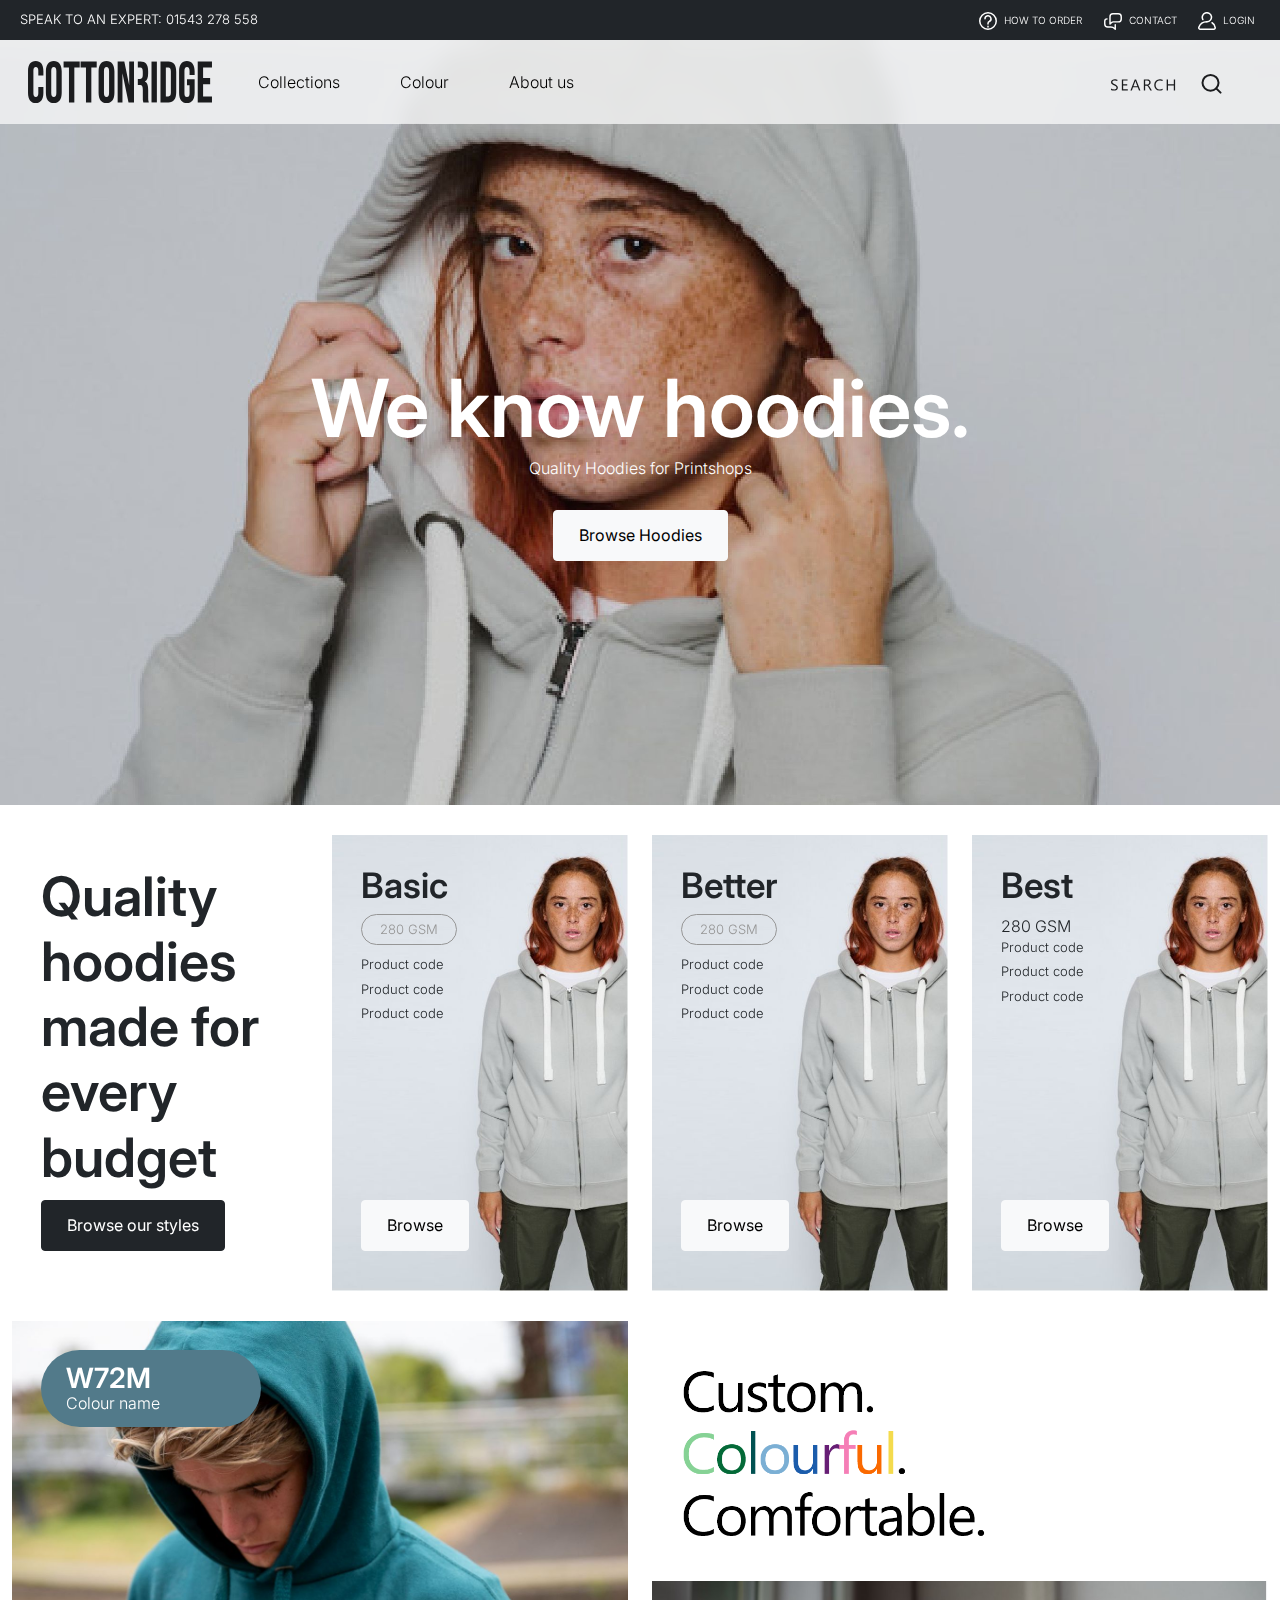
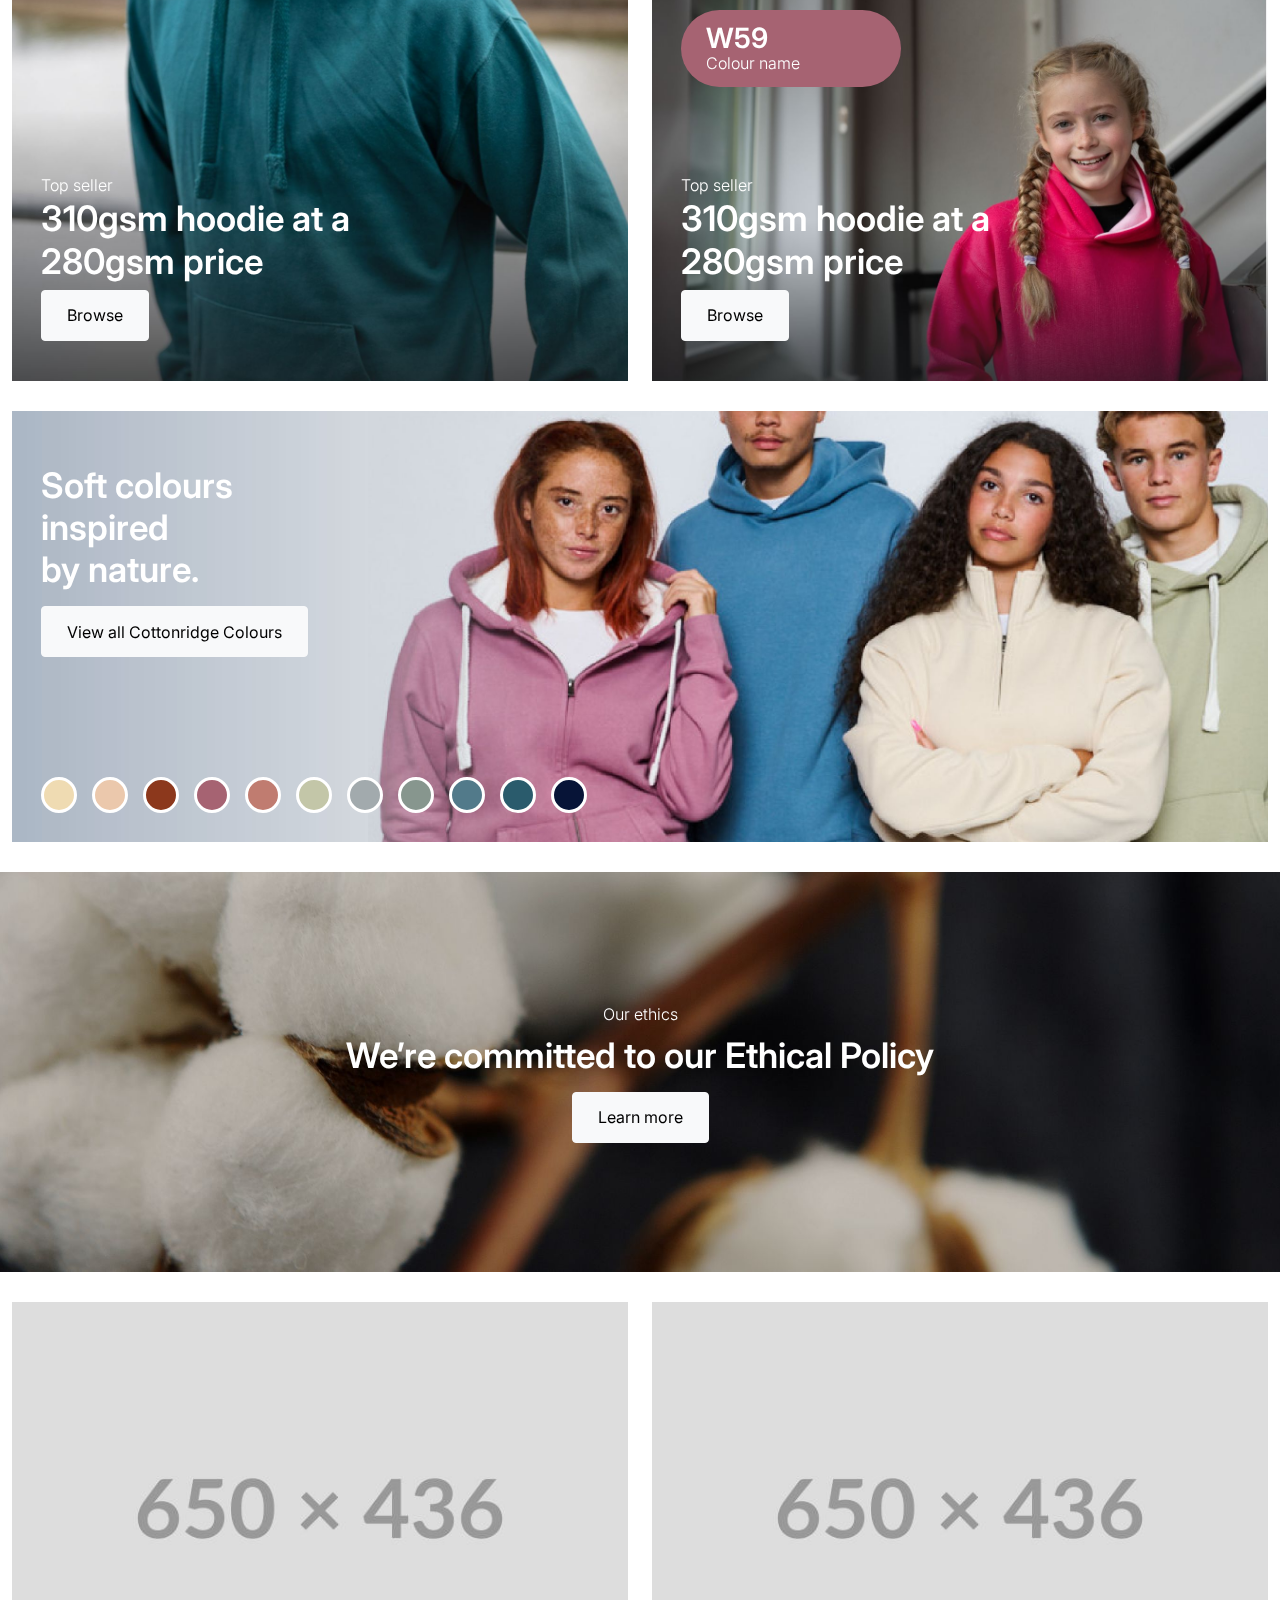
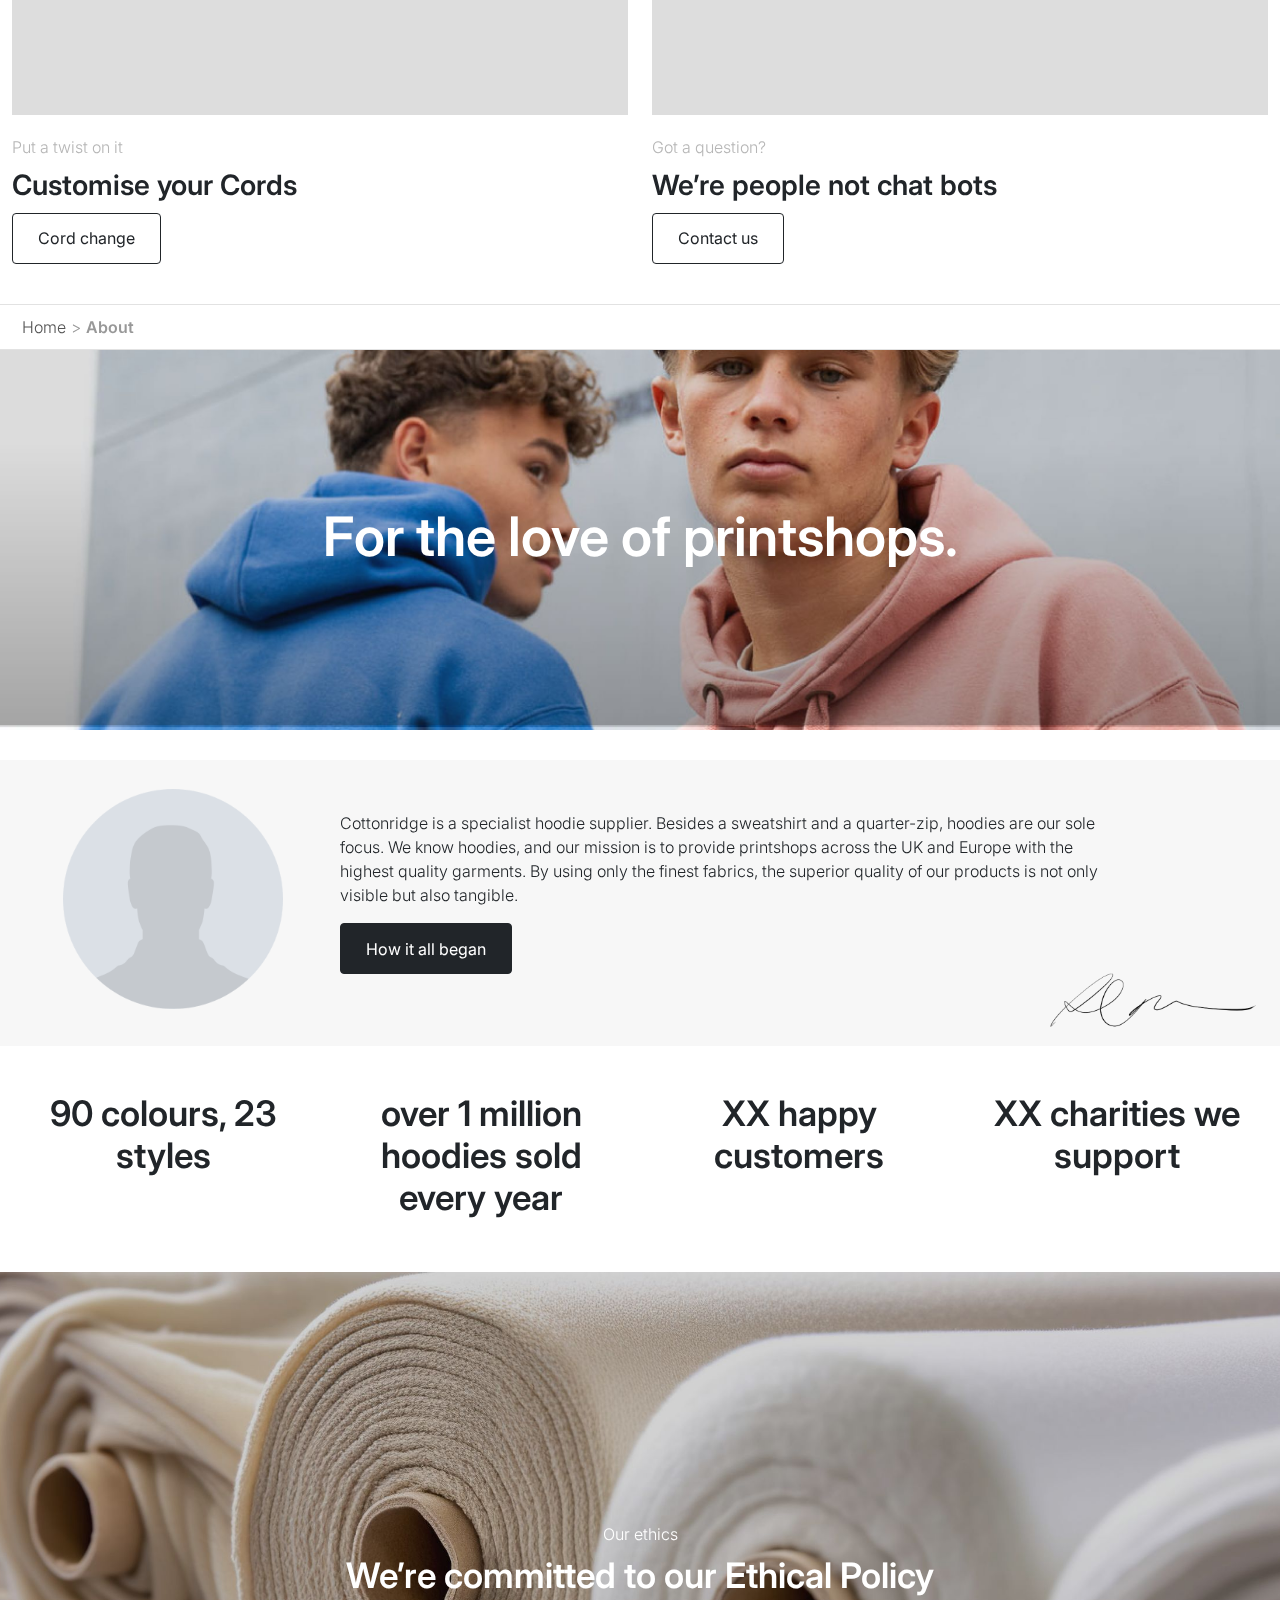
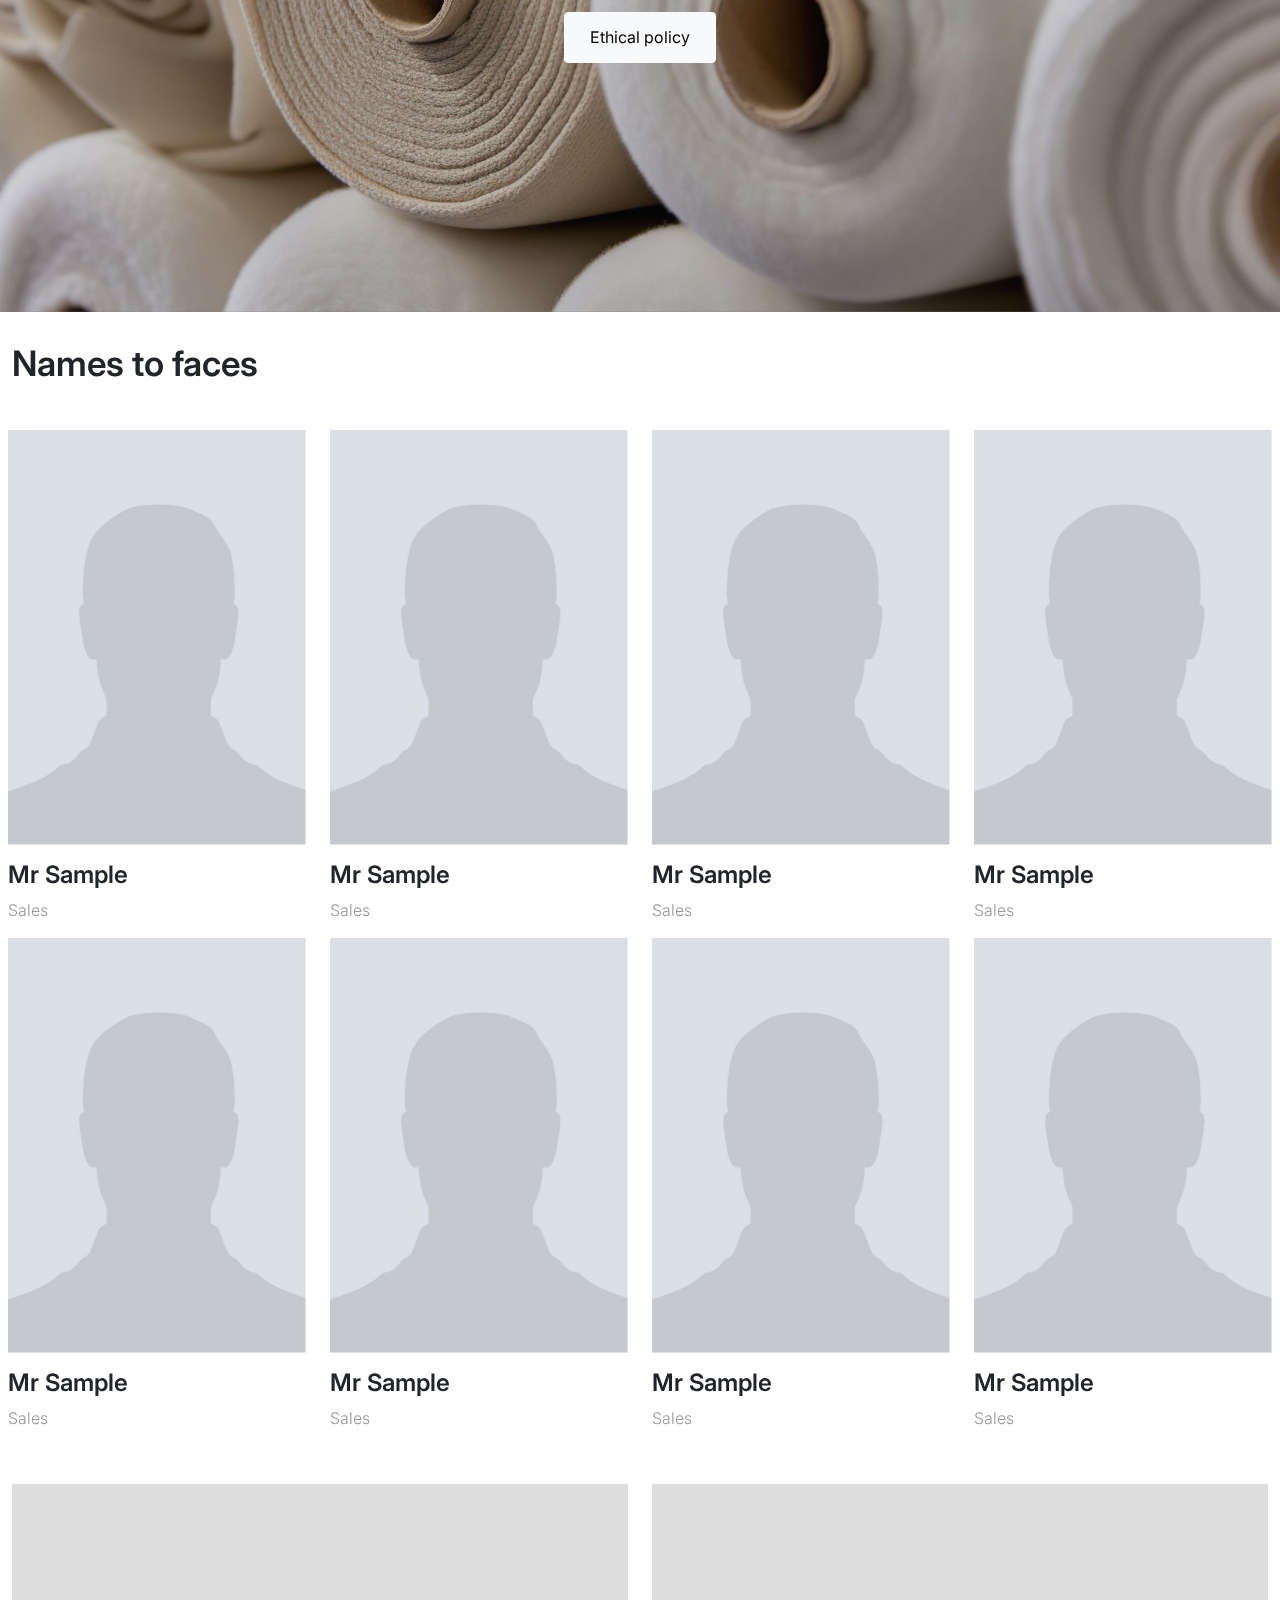
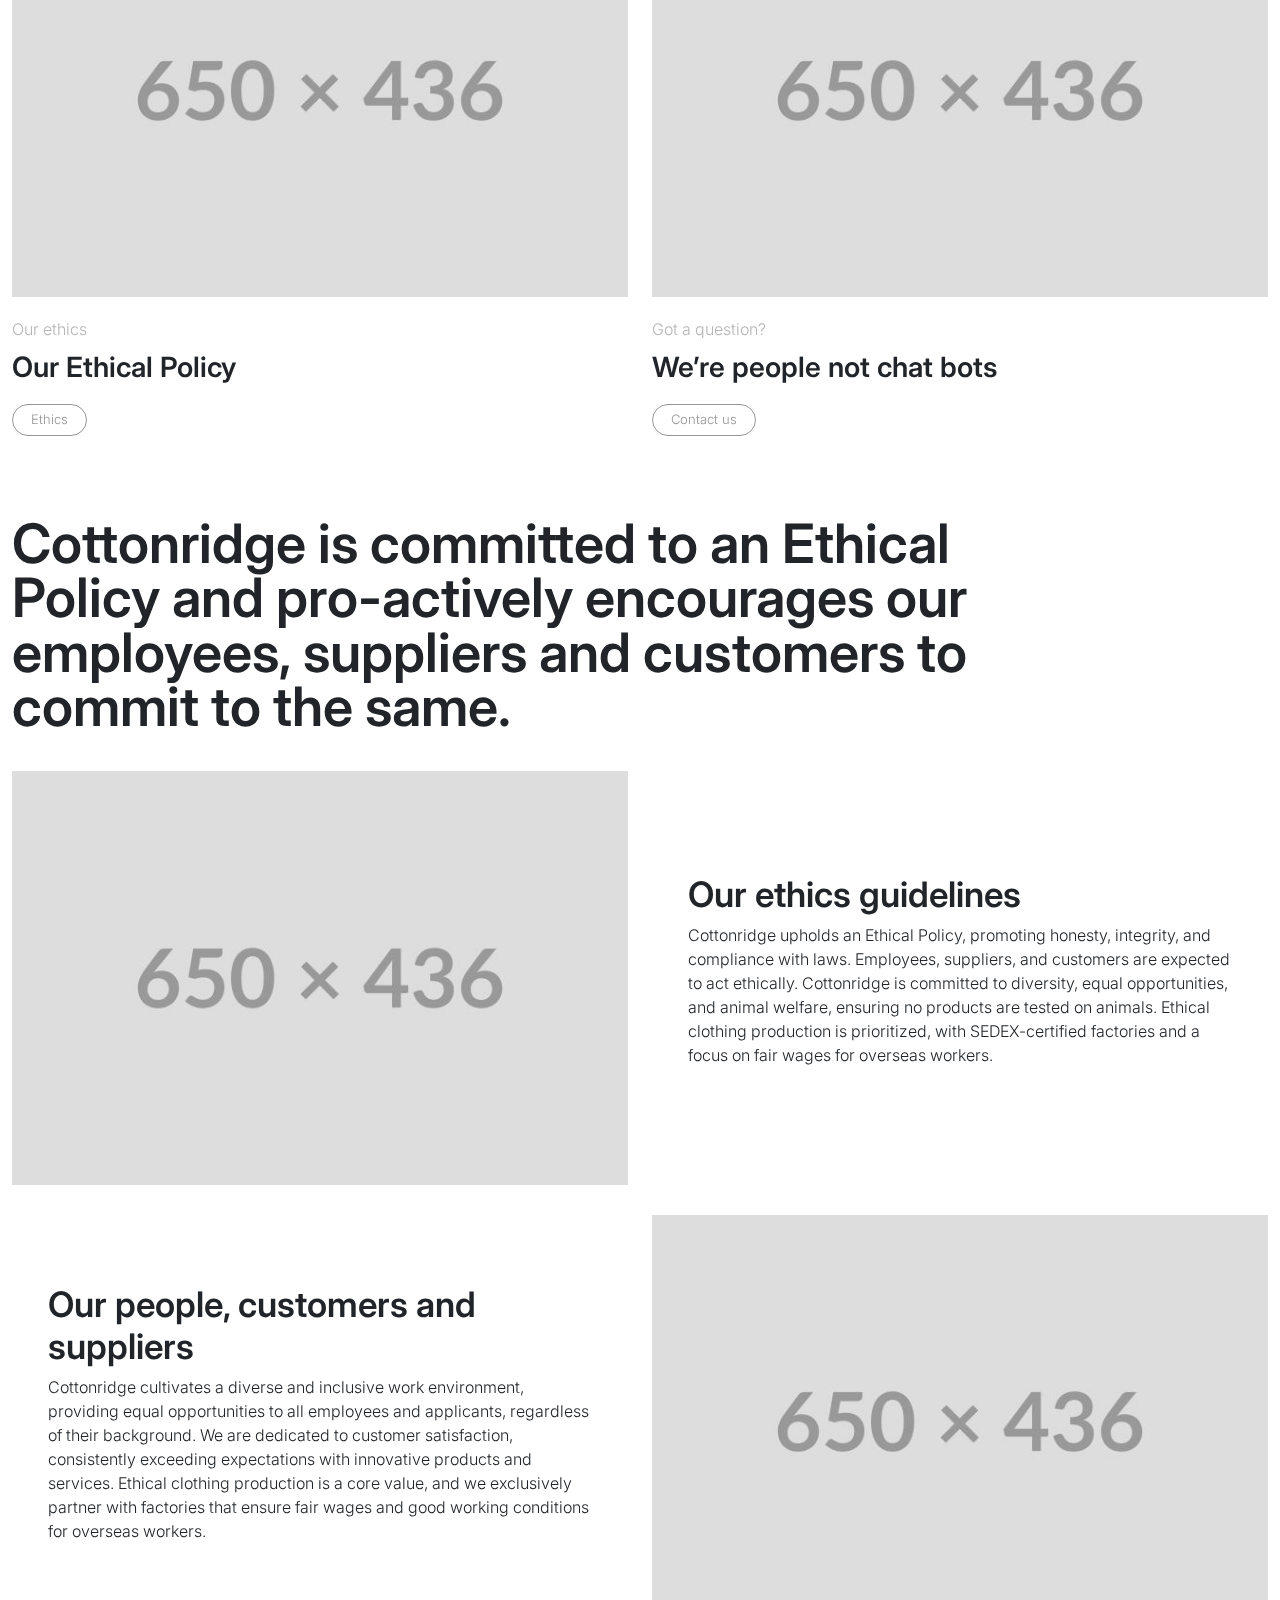
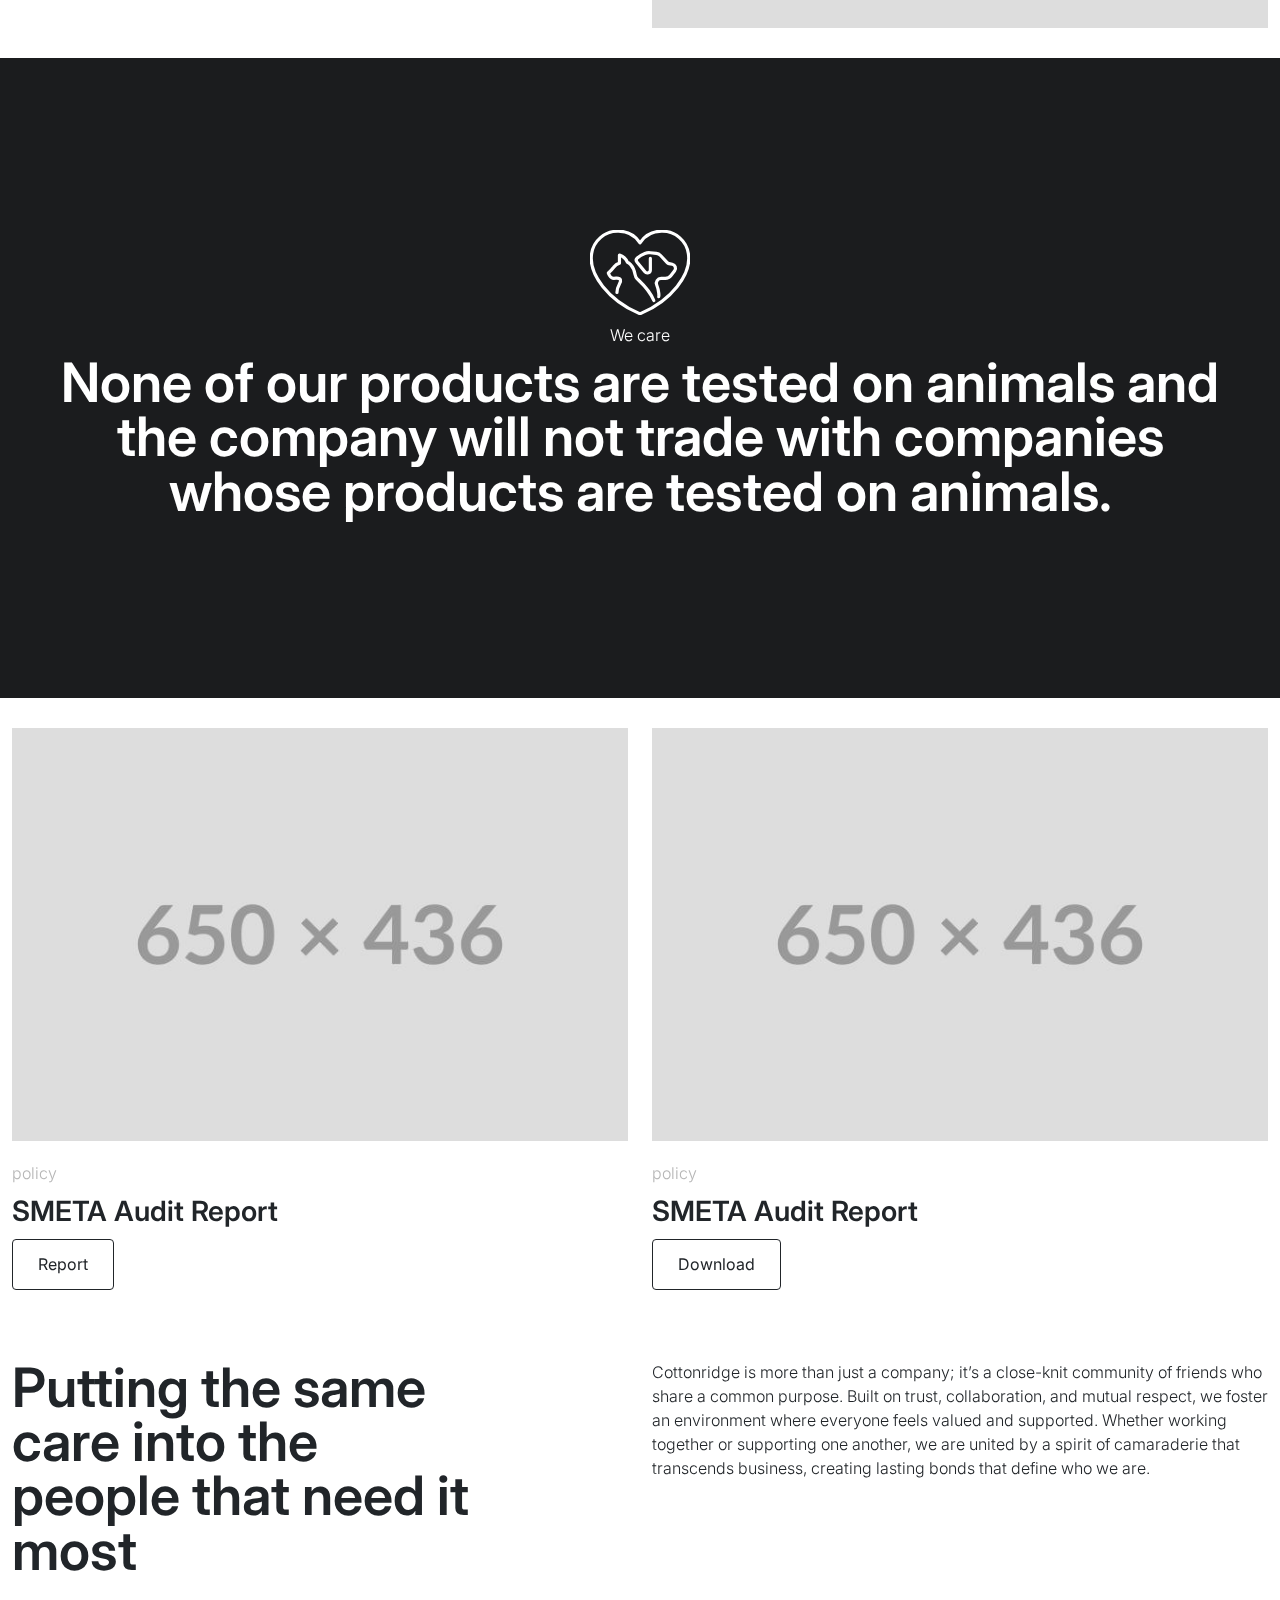
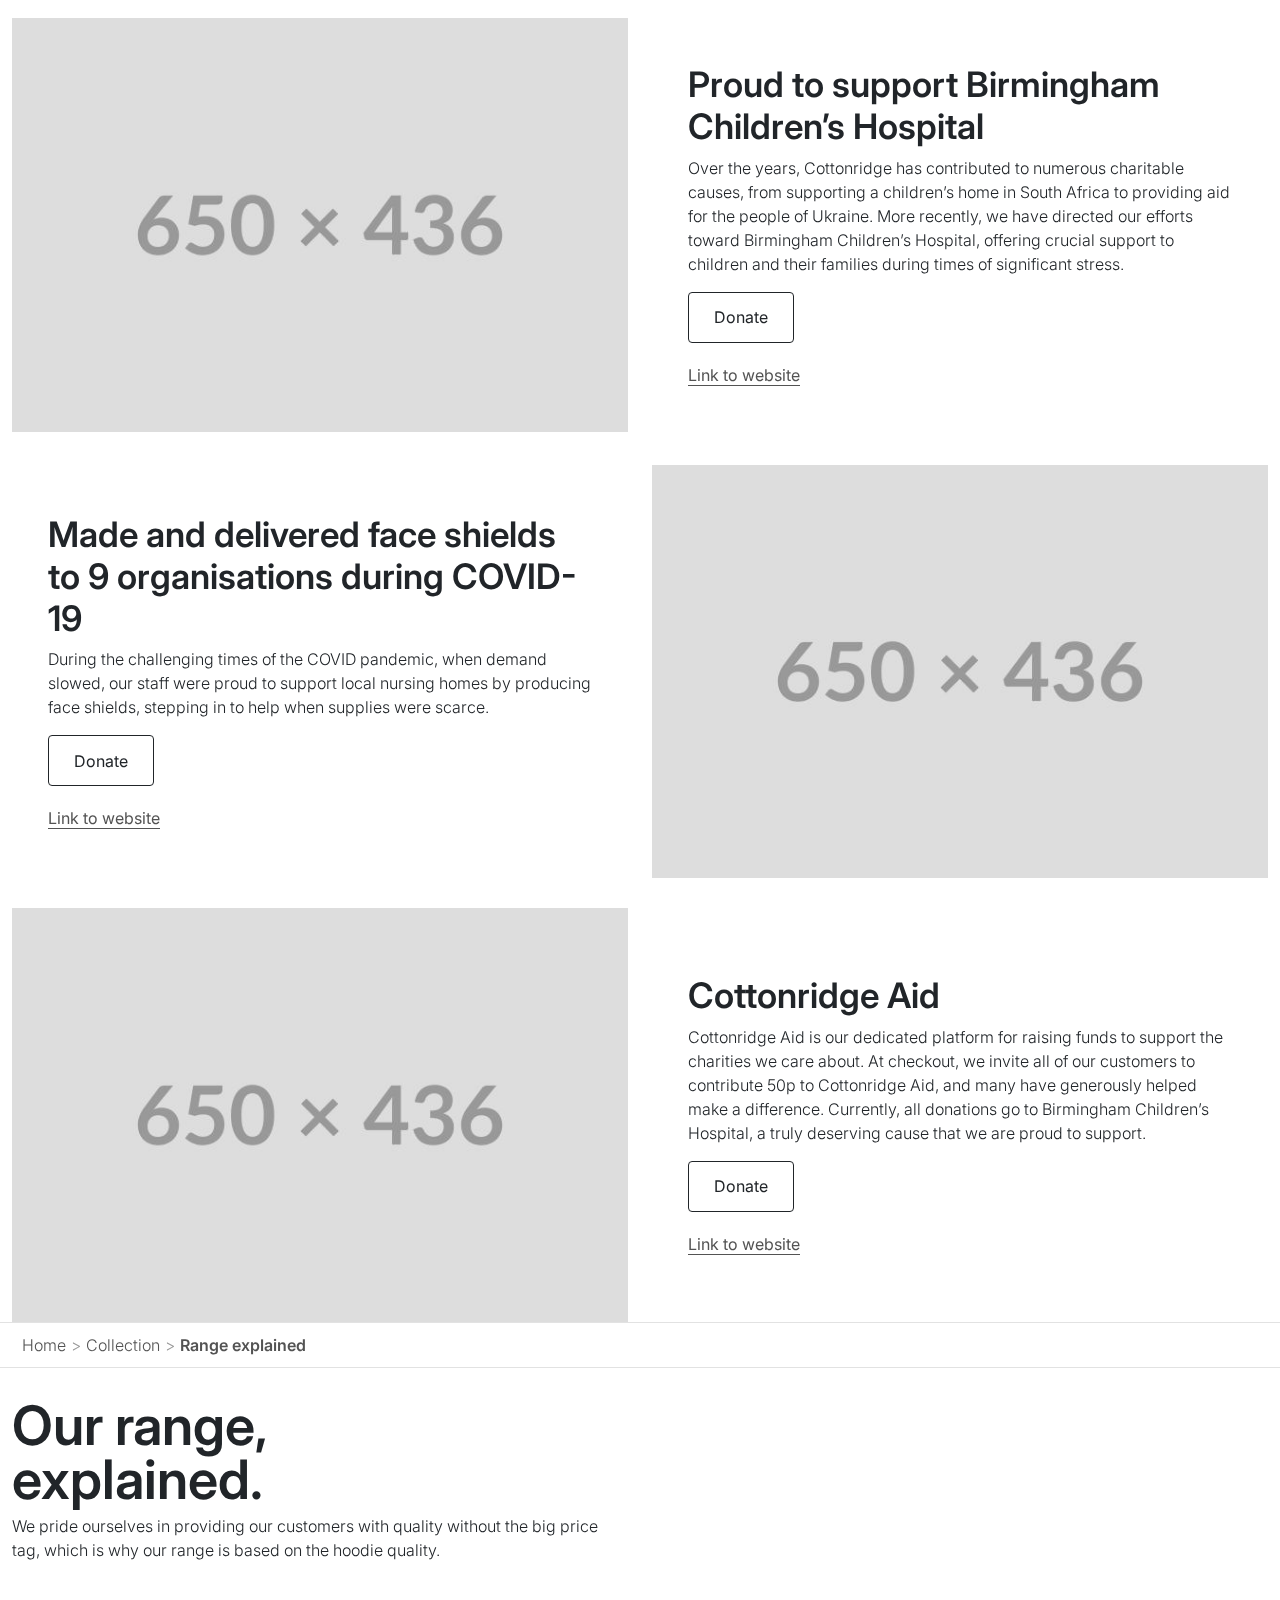
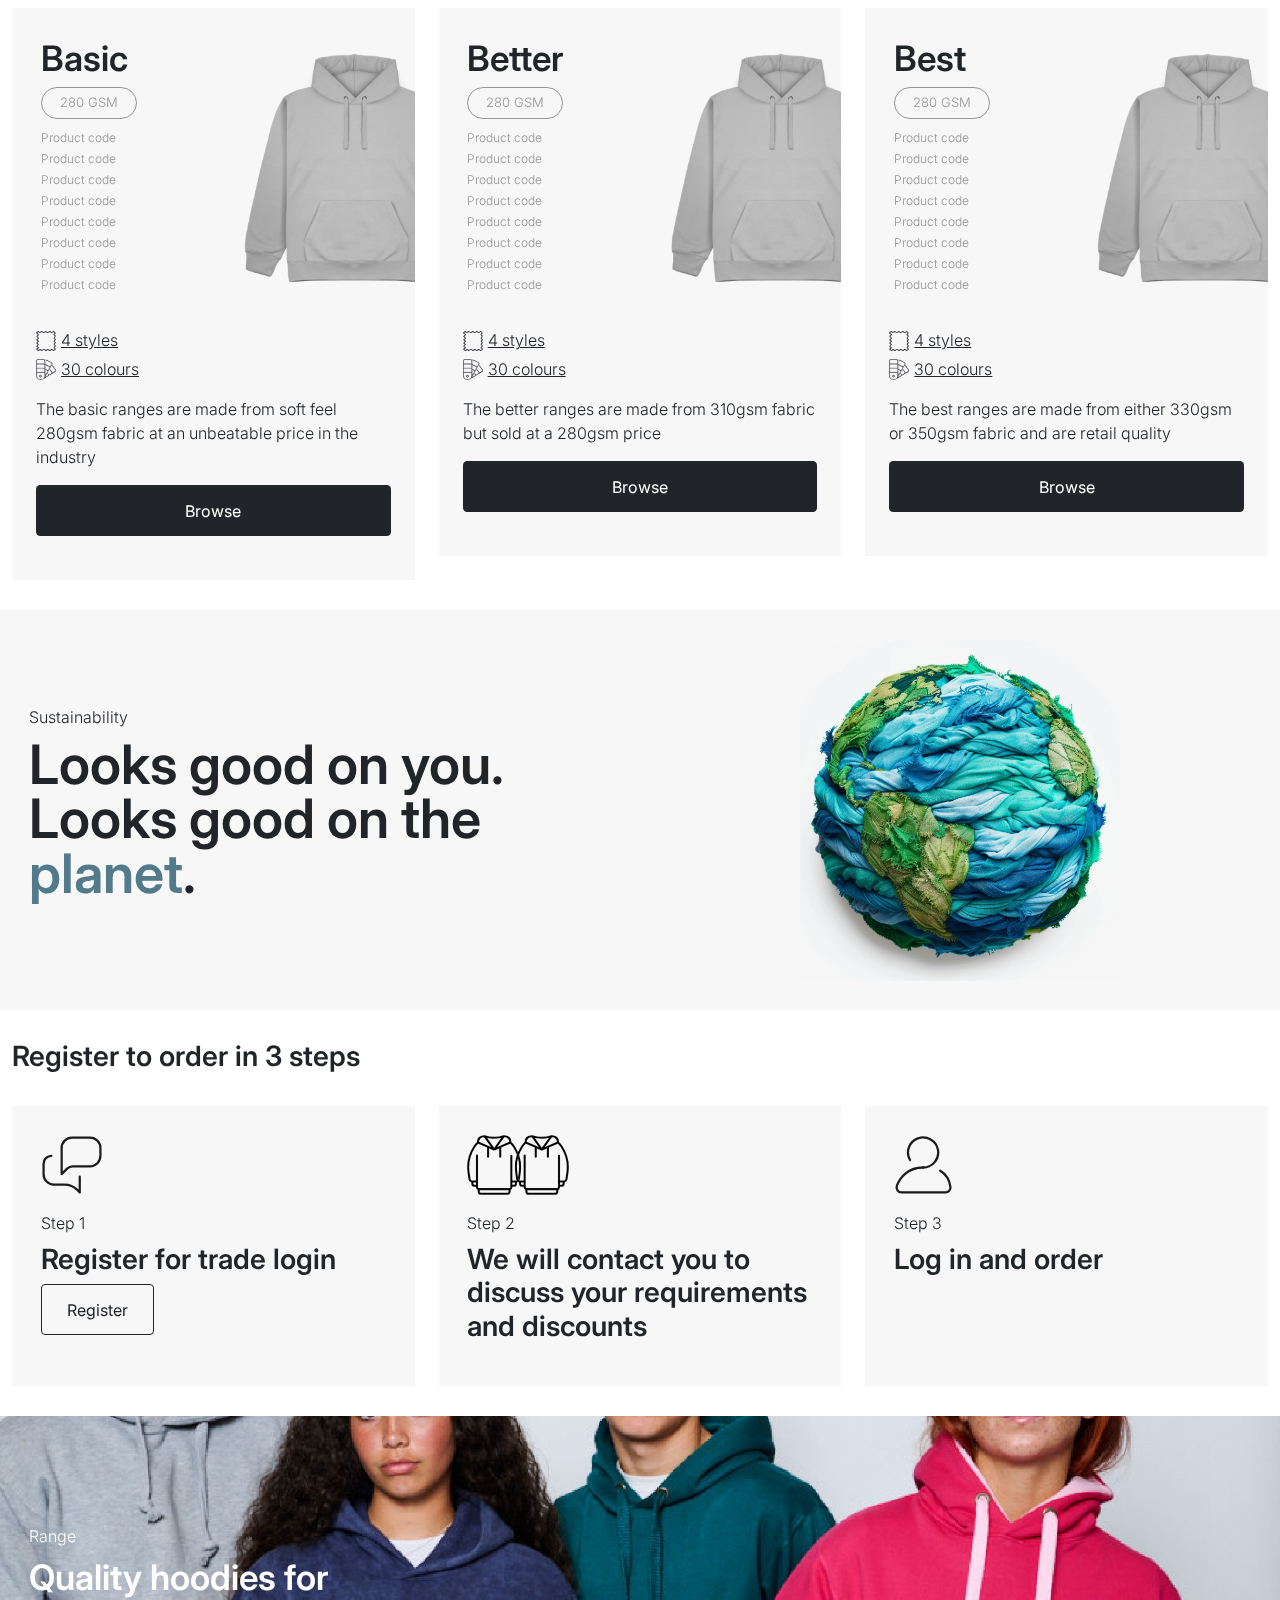
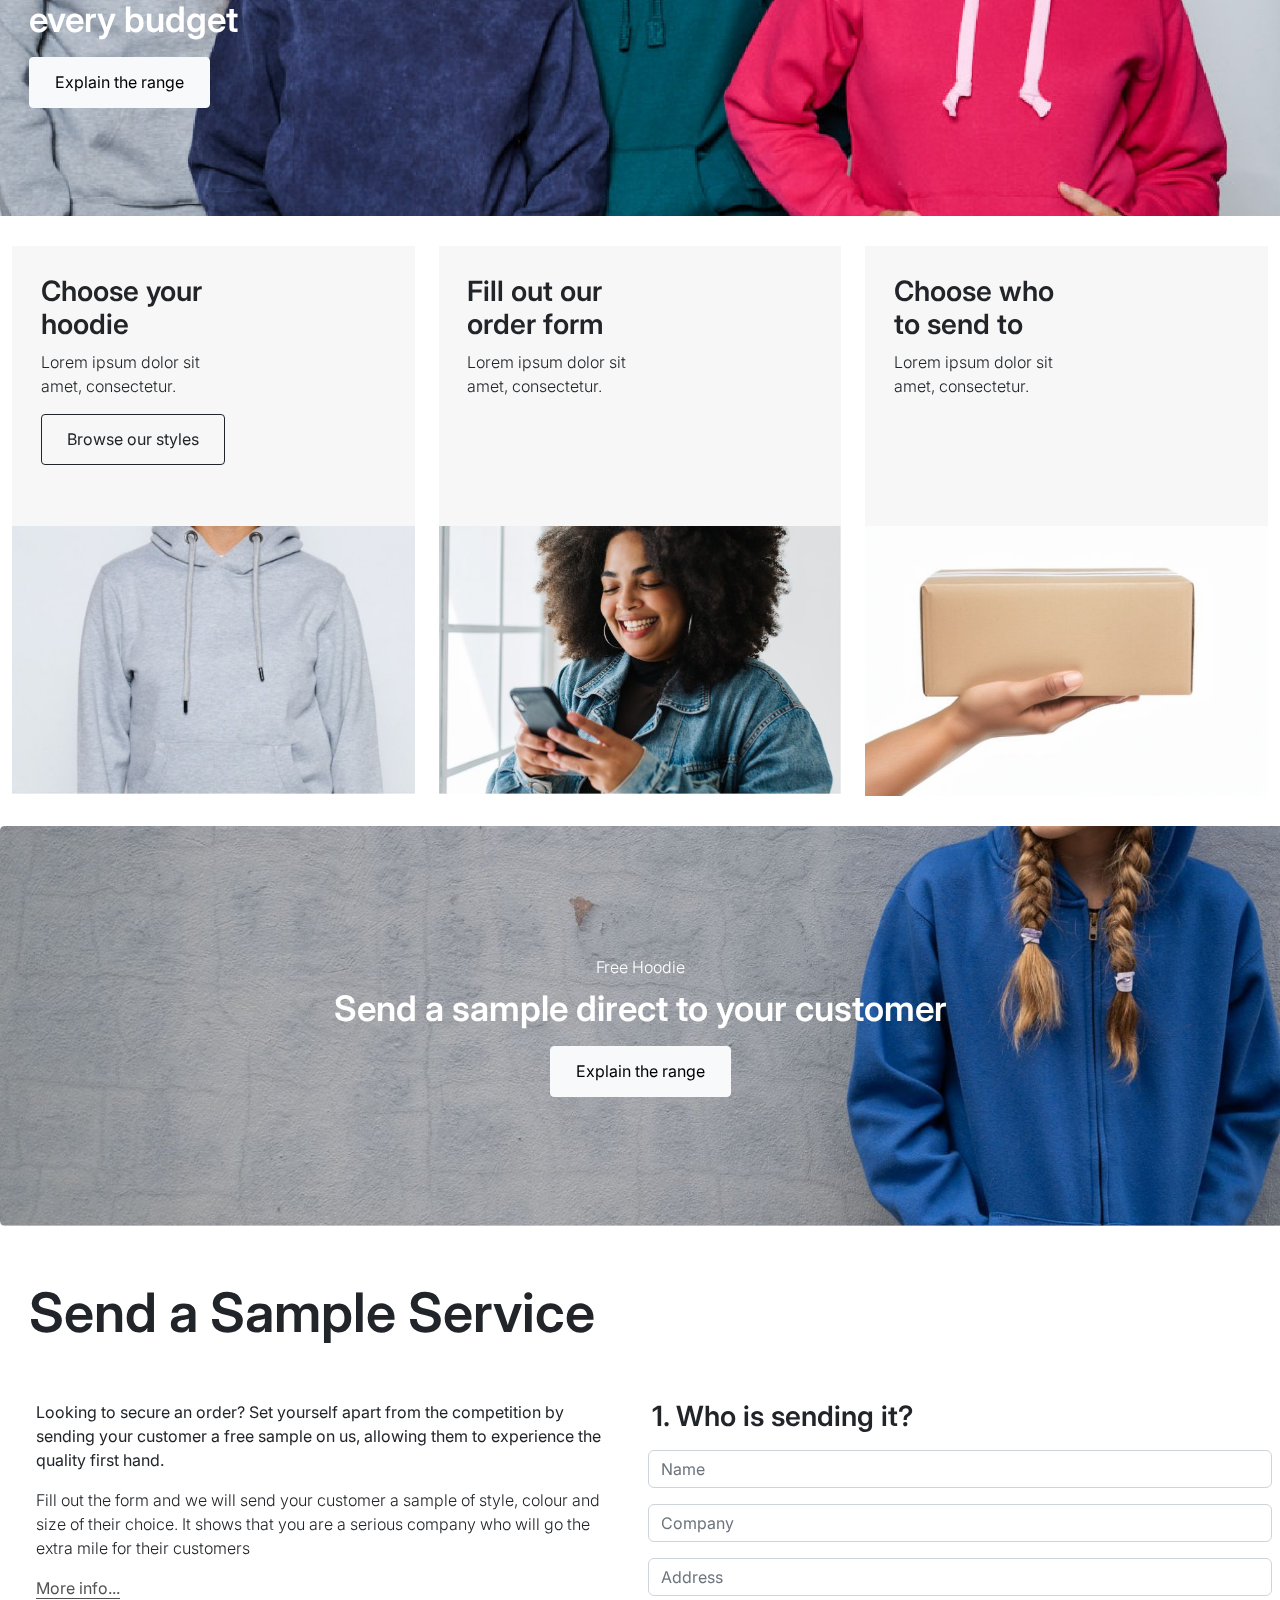
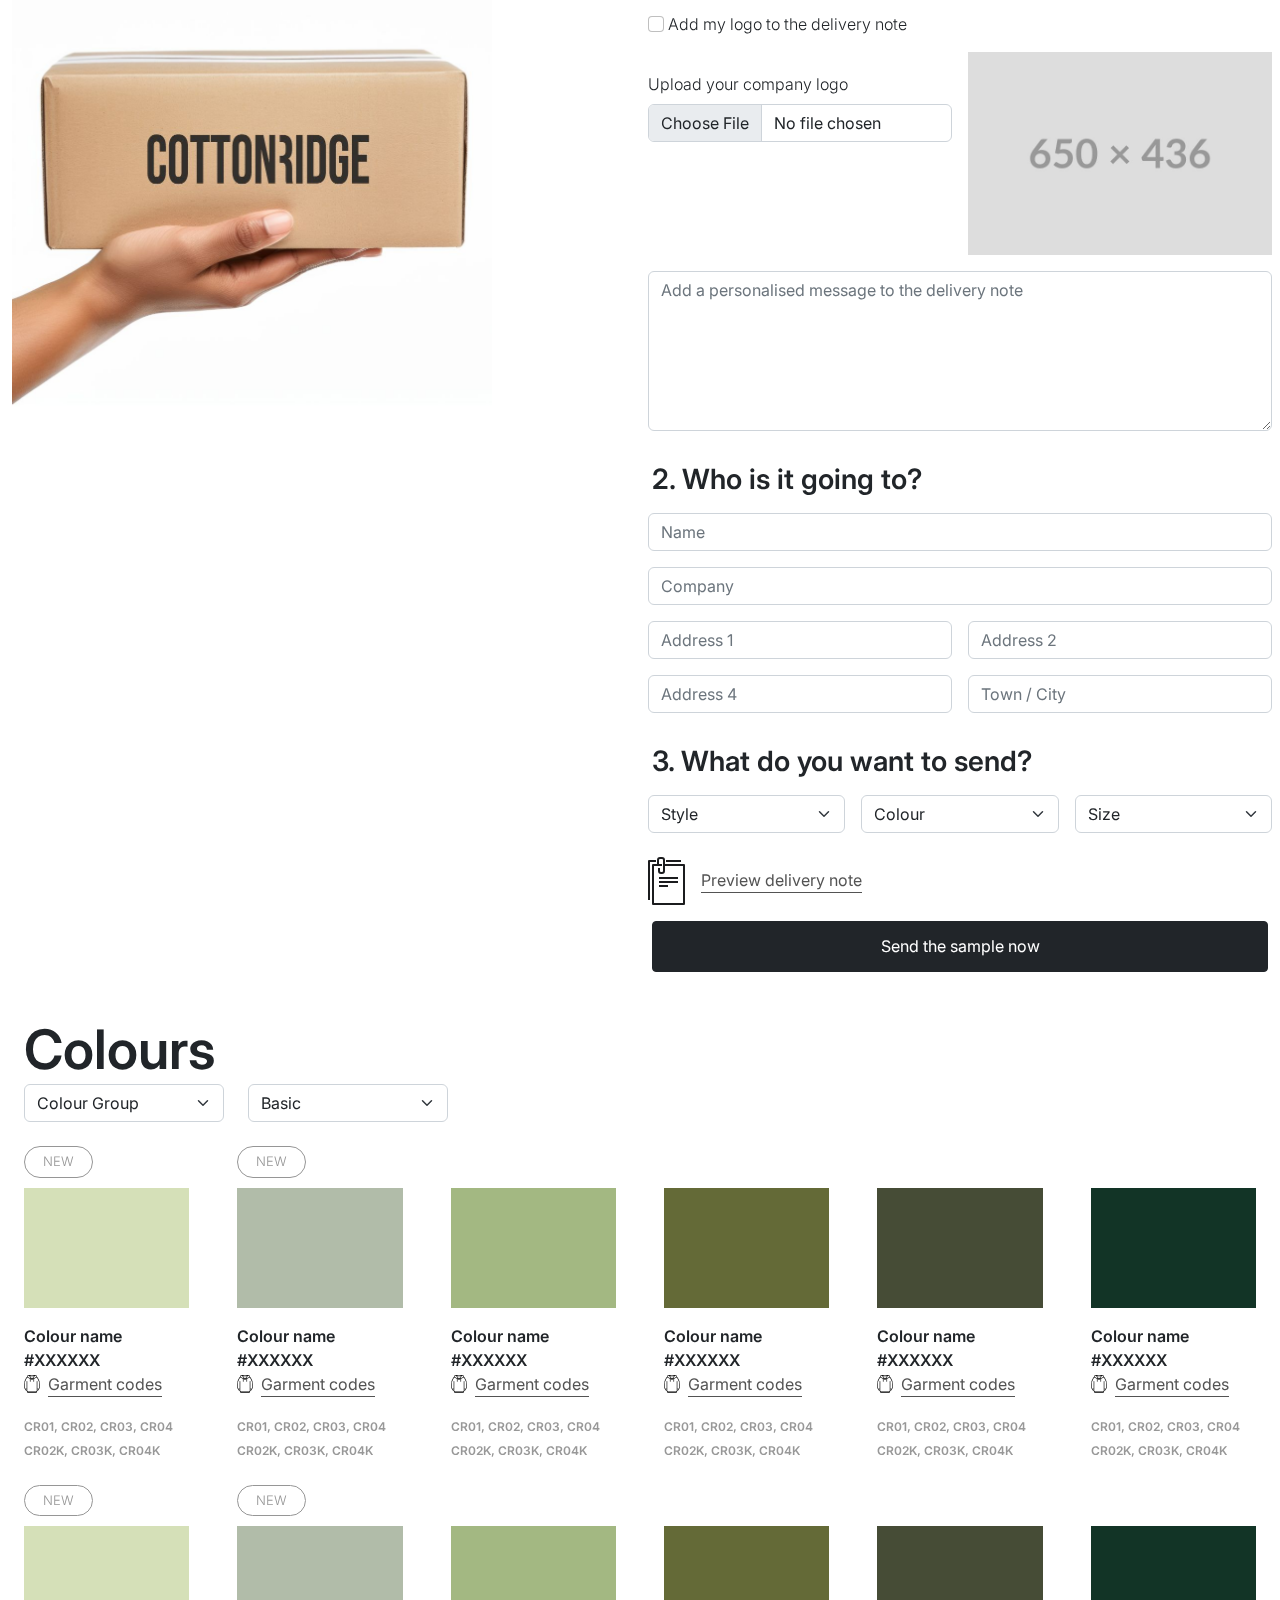
==== page-content-blocks-ks.html @ bb4c36f7 "updates 25/9/24" ====
<!DOCTYPE html>
<html lang="en">
<head>
  <meta charset="UTF-8">
  <meta name="viewport" content="width=device-width, initial-scale=1.0">
  <meta http-equiv="X-UA-Compatible" content="ie=edge">
  <title>Cottonridge - homepage-v1-New-Colours-02</title>

  <!-- Bootstrap CSS (Bootstrap 5) -->
  <link href="bs5/css/bootstrap.min.css" rel="stylesheet">

  <link rel="preconnect" href="https://fonts.googleapis.com">
  <link rel="preconnect" href="https://fonts.gstatic.com" crossorigin>
  <link href="https://fonts.googleapis.com/css2?family=Inter:ital,opsz,wght@0,14..32,100..900;1,14..32,100..900&display=swap" rel="stylesheet">

  <!-- custom styles -->
  <link href="assets/styles.css" rel="stylesheet">



</head>
<body>

<div class="container-fluid container-topbar bg-dark text-white">
    <div class="container">
        <div class="row">
          <div class="col-sm-12 col-md-6 col-lg-8 text-center text-md-start top-bar-contacts">SPEAK TO AN EXPERT: 01543 278 558</div>
          <div class="col-sm-12 col-md-6 col-lg-4">
            <div class="d-flex flex-row justify-content-center justify-content-md-end">
              <div class="top-bar-item top-bar-item-1 text-center">
                <a href="#"><img class="ico me-1" alt="How to order" src="assets/images/ico-question.svg"/>
                HOW TO ORDER</a>
              </div>
              <div class="top-bar-item top-bar-item-2 text-center">
                <a href="#"><img class="ico me-1" alt="Contact" src="assets/images/ico-contact.svg"/>
                CONTACT</a>
              </div>
              <div class="top-bar-item top-bar-item-3 text-center">
                <a href="#"><img class="ico me-1" alt="Login" src="assets/images/ico-login.svg"/>
                LOGIN</a>
              </div>
            </div>
        </div>
    </div>
  </div>
</div>

<!-- Navbar -->
  <nav class="navbar navbar-expand-lg p-3">
    <div class="container">
      <a class="navbar-brand" href="#home"><img class="logo" alt="Cottonridge" src="assets/images/logo.svg"/></a>
      <button class="navbar-toggler" type="button" data-bs-toggle="collapse" data-bs-target="#navbarNav" aria-controls="navbarNav" aria-expanded="false" aria-label="Toggle navigation">
        <span class="navbar-toggler-icon"></span>
      </button>
      <div class="collapse navbar-collapse" id="navbarNav">
        <ul class="navbar-nav">
          <li class="nav-item dropdown">
            <a class="nav-link" href="#" id="megaMenuDropdown" role="button" data-bs-toggle="dropdown" aria-expanded="false">
              Collections
            </a>
            <div class="dropdown-menu p-lg-4 mega-menu">
              <div class="container-fluid">
                <div class="row">
                  <!-- Column 1 -->
                  <div class="col-md-3">
                    <ul class="list-unstyled">
                      <li><a class="dropdown-item" href="#">All products</a></li>
                      <li><a class="dropdown-item" href="#">Pullover hoodies</a></li>
                      <li><a class="dropdown-item" href="#">Zip hoodies</a></li>
                      <li><a class="dropdown-item" href="#">Sweatshirts</a></li>
                      <li><a class="dropdown-item" href="#">Cord change</a></li>
                    </ul>

                  </div>
                  <!-- Column 2 -->
                  <div class="col-md-3">
                    <ul class="list-unstyled">
                      <li><a class="dropdown-item" href="#">Quality range</a></li>
                      <li><a class="dropdown-item" href="#">Basic</a></li>
                      <li><a class="dropdown-item" href="#">Better</a></li>
                      <li><a class="dropdown-item" href="#">Best</a></li>
                      <li><a class="dropdown-item" href="#">Ranges explained</a></li>
                    </ul>

                  </div>
                  <!-- Column 3 -->
                  <div class="col-md-3">
                    <ul class="list-unstyled">
                      <li><a class="dropdown-item" href="#">How to order</a></li>
                      <li><a class="dropdown-item" href="#">Download brochure</a></li>
                    </ul>
                  </div>
                  <!-- Column 4 -->
                  <div class="col-md-3">
                    <ul class="list-unstyled">
                      <li><img src="assets/images/mm1.jpg"/></li>
                    </ul>
                  </div>
                </div>
              </div>
            </div>
          </li>
          <li class="nav-item dropdown">
            <a class="nav-link" href="#" id="megaMenuDropdown" role="button" data-bs-toggle="dropdown" aria-expanded="false">
              Colour
            </a>
          </li>
          <!-- Mega Menu Dropdown -->
          <li class="nav-item dropdown">
            <a class="nav-link dropdown-toggle" href="#" id="megaMenuDropdown" role="button" data-bs-toggle="dropdown" aria-expanded="false">
              About us
            </a>
            <div class="dropdown-menu p-lg-4 mega-menu">
              <div class="container-fluid">
                <div class="row">
                  <!-- Column 1 -->
                  <div class="col-md-3">

                  </div>
                  <!-- Column 2 -->
                  <div class="col-md-3">

                  </div>
                  <!-- Column 3 -->
                  <div class="col-md-3">
                    <ul class="list-unstyled">
                      <li><a class="dropdown-item" href="#">About</a></li>
                      <li><a class="dropdown-item" href="#">Sustainability and Ethics</a></li>
                      <li><a class="dropdown-item" href="#">Community</a></li>
                    </ul>
                  </div>
                  <!-- Column 4 -->
                  <div class="col-md-3">
                    <ul class="list-unstyled">
                      <li><img src="assets/images/mm1.jpg"/></li>
                    </ul>
                  </div>
                </div>
              </div>
            </div>
          </li>
          <li class="search">
              <a class="nav-link" href="#"><img src="assets/images/search.svg"/></a>
          </li>
        </ul>
      </div>
    </div>
  </nav>
  <!-- End Navbar -->


    <!-- Your page content goes here -->

    <div class="container-fluid cover-block light-content container-cover--home d-flex flex-column justify-content-center align-items-center">
      <h1 class="large-header-md">We know hoodies.</h1>
      <p class="mb-30px">Quality Hoodies for Printshops</p>
      <button type="button" class="btn btn-light btn-wide">Browse Hoodies</button>
    </div>


    <div class="container container-4-col block-content">
      <div class="row row-4-col g-4">
        <div class="col-sm-12 col-md-6 col-lg-3">
          <div class="inner height-100 pr p-4">
            <h2 class="h1 mb-2">Quality hoodies made for every budget</h2>
            <a class="btn btn-dark btn-wide">Browse our styles</a>
          </div>
        </div>
        <div class="col-sm-12 col-md-6 col-lg-3">
          <div class="inner p-4 bg1 bg-tr bg-no-r bg-cover height-100 pr">
            <h2>Basic</h2>
            <div class="pill-outline">280 GSM</div>
            <p>Product code</p>
            <p>Product code</p>
            <p>Product code</p>
            <a class="btn btn-light btn-wide">Browse</a>
          </div>
        </div>
        <div class="col-sm-12 col-md-6 col-lg-3">
          <div class="inner p-4 bg1 bg-tr bg-no-r bg-cover height-100 pr">
            <h2>Better</h2>
            <div class="pill-outline">280 GSM</div>
            <p>Product code</p>
            <p>Product code</p>
            <p>Product code</p>
            <a class="btn btn-light btn-wide">Browse</a>
          </div>
        </div>
        <div class="col-sm-12 col-md-6 col-lg-3">
          <div class="inner p-4 bg1 bg-tr bg-no-r bg-cover height-100 pr">
            <h2>Best</h2>
            <div class="pill">280 GSM</div>
            <p>Product code</p>
            <p>Product code</p>
            <p>Product code</p>
            <a class="btn btn-light btn-wide">Browse</a>
          </div>
        </div>
      </div>

  </div>



  <div class="container container-2-col block-content">
    <div class="row g-4">
      <div class="col-sm-12 col-lg-6">
        <div class="inner p-4 bg2 bg-cc bg-no-r bg-cover pr light-content  min-height-400px  height-100">
          <div class="pill-solid bg-color-9">
            <h3>W72M</h3>
            <p>Colour name</p>
          </div>
          <div class="bottom">
            <p class="mb-0">Top seller</p>
            <h2 class="max-width-380px">310gsm hoodie at a 280gsm price</h2>
            <a class="btn btn-light btn-wide">Browse</a>
          </div>
        </div>
      </div>
      <div class="col-sm-12 col-lg-6">
        <div class="inner p-4 pr">
          <img style="max-width: 310px;" alt="Custom. Colourful. Comfortable" src="assets/images/custom-colourful-comfortable.png"/>
        </div>
        <div class="inner p-4 bg3 bg-cc bg-no-r bg-cover pr light-content min-height-400px">
          <div class="pill-solid bg-color-4">
            <h3>W59</h3>
            <p>Colour name</p>
          </div>
          <div class="bottom">
            <p class="mb-0">Top seller</p>
            <h2 class="max-width-380px">310gsm hoodie at a 280gsm price</h2>
            <a class="btn btn-light btn-wide">Browse</a>
          </div>
        </div>
      </div>
    </div>
  </div>


  <div class="container container-1-col block-content light-content">
    <div class="row g-4">
      <div class="col-sm-12">
        <div class="inner p-4 bg4 bg-cc bg-no-r bg-cover">
        <h2 class="mt-4 mb-3">Soft colours<br/>
          inspired<br/>
          by nature.</h2>
          <a class="btn btn-light btn-wide">View all Cottonridge Colours</a>
          <div class="pallette d-flex flex-row">
            <a href="#" data-bs-toggle="tooltip" data-bs-placement="top" customClass="tooltip-white" title="Color 1" class="colour-option bg-color-1"></a>
            <a href="#" data-bs-toggle="tooltip" data-bs-placement="top" customClass="tooltip-white" title="Color 2" class="colour-option bg-color-2"></a>
            <a href="#" data-bs-toggle="tooltip" data-bs-placement="top" customClass="tooltip-white" title="Color 3" class="colour-option bg-color-3"></a>
            <a href="#" data-bs-toggle="tooltip" data-bs-placement="top" customClass="tooltip-white" title="Color 4" class="colour-option bg-color-4"></a>
            <a href="#" data-bs-toggle="tooltip" data-bs-placement="top" customClass="tooltip-white" title="Color 5" class="colour-option bg-color-5"></a>
            <a href="#" data-bs-toggle="tooltip" data-bs-placement="top" customClass="tooltip-white" title="Color 6" class="colour-option bg-color-6"></a>
            <a href="#" data-bs-toggle="tooltip" data-bs-placement="top" customClass="tooltip-white" title="Color 7" class="colour-option bg-color-7"></a>
            <a href="#" data-bs-toggle="tooltip" data-bs-placement="top" customClass="tooltip-white" title="Color 8" class="colour-option bg-color-8"></a>
            <a href="#" data-bs-toggle="tooltip" data-bs-placement="top" customClass="tooltip-white" title="Color 9" class="colour-option bg-color-9"></a>
            <a href="#" data-bs-toggle="tooltip" data-bs-placement="top" customClass="tooltip-white" title="Color 10" class="colour-option bg-color-10"></a>
            <a href="#" data-bs-toggle="tooltip" data-bs-placement="top" customClass="tooltip-white" title="Color 11" class="colour-option bg-color-11"></a>
          </div>
        </div>
      </div>
    </div>
  </div>

  <div class="container-fluid light-content bg5 bg-cc bg-no-r bg-cover min-height-400px d-flex flex-column justify-content-center align-items-center text-center mt-30px">
    <p class="mb-2">Our ethics</p>
    <h2 class="mb-3">We’re committed to our Ethical Policy</h2>
    <a class="btn btn-light btn-wide">Learn more</a>
  </div>


  <div class="container container-2-col block-content">
    <div class="row g-4">
      <div class="col-sm-12 col-lg-6">
          <img src="assets/images/650x436.jpg"/>
          <div class="mt-20px mb-40px">
            <p class="light-grey mb-10px">Put a twist on it</p>
            <h3 class="mb-10px">Customise your Cords</h3>
            <a href="#" class="btn btn-outline-dark btn-wide">Cord change</a>
          </div>
      </div>
      <div class="col-sm-12 col-lg-6">
          <img src="assets/images/650x436.jpg"/>
          <div class="mt-20px mb-40px">
            <p class="light-grey mb-10px">Got a question?</p>
            <h3 class="mb-10px">We’re people not chat bots</h3>
            <a href="#" class="btn btn-outline-dark btn-wide">Contact us</a>
          </div>
      </div>
    </div>
  </div>



  <div class="container-fluid container-breadcrumb">
    <div class="container">
        <div class="row">
          <div class="col-sm-12">
            <ul class="list-unstyled d-flex flex-row align-items-center">
              <li><a href="#">Home</a></li>
              <li>></li>
              <li class="active" href="#">About</li>
            </ul>
          </div>
        </div>
    </div>
  </div>


  <div class="container-fluid block-cover light-content container-cover--subpage bg-cover-1 bg-cover bg-nr bg-cc d-flex flex-column justify-content-center align-items-center">
    <h1>For the love of printshops.</h1>
  </div>

  <div class="container block-content container-intro bg-color-gray-1 p-4 p-md-5">
      <div class="row d-flex align-items-center">
        <div class="col-sm-12 col-lg-3 text-center">
          <img class="av mb-2" src="assets/images/av-dummy.png"/>
        </div>
        <div class="col-sm-12 col-lg-9 text-center text-lg-start">
          <div class="max-width-780px">
            <p>Cottonridge is a specialist hoodie supplier. Besides a sweatshirt and a quarter-zip, hoodies are our sole focus. We know hoodies, and our mission is to provide printshops across the UK and Europe with the highest quality garments. By using only the finest fabrics, the superior quality of our products is not only visible but also tangible.</p>
            <a class="btn btn-dark btn-wide">How it all began</a>

          </div>
        </div>
      </div>
      <!--signature graphic-->
      <img class="sig" class="av" src="assets/images/sig.png"/>
      <!--/signature graphic-->
  </div>



  <div class="container block-content container-4col-headers p-3">
      <div class="row d-flex">
        <div class="col-sm-12 col-6 col-lg-3 text-md-center">
          <h2>90 colours, 23 styles</h2>
        </div>
        <div class="col-sm-12 col-6 col-lg-3 text-md-center">
          <h2>over 1 million hoodies sold every year</h2>
        </div>
        <div class="col-sm-12 col-6 col-lg-3 text-md-center">
          <h2>XX happy customers</h2>
        </div>
        <div class="col-sm-12 col-6 col-lg-3 text-md-center">
          <h2>XX charities we support</h2>
        </div>
      </div>
  </div>



  <div class="container-fluid light-content bg8 bg-cc bg-no-r bg-cover min-height-640px d-flex flex-column justify-content-center align-items-center text-center mt-30px">
    <p class="d-block mb-2">Our ethics</p>
    <h2 class="d-block mb-3">We’re committed to our Ethical Policy</h2>
    <a class="btn btn-light btn-wide">Ethical policy</a>
  </div>


  <div class="container block-content container-header">
    <div class="row">
      <div class="col-sm-12">
        <h2>Names to faces</h2>
      </div>
    </div>
  </div>



  <div class="container block-content container-team p-2">
      <div class="row">

        <div class="col-sm-12 col-md-4 col-lg-3">
          <img class="width-100 mb-3" src="assets/images/profile-dummy.jpg"/>
          <h4>Mr Sample</h4>
          <p class="gray">Sales</p>
        </div>

        <div class="col-sm-12 col-md-4 col-lg-3">
          <img class="width-100 mb-3" src="assets/images/profile-dummy.jpg"/>
          <h4>Mr Sample</h4>
          <p class="gray">Sales</p>
        </div>

        <div class="col-sm-12 col-md-4 col-lg-3">
          <img class="width-100 mb-3" src="assets/images/profile-dummy.jpg"/>
          <h4>Mr Sample</h4>
          <p class="gray">Sales</p>
        </div>

        <div class="col-sm-12 col-md-4 col-lg-3">
          <img class="width-100 mb-3" src="assets/images/profile-dummy.jpg"/>
          <h4>Mr Sample</h4>
          <p class="gray">Sales</p>
        </div>

        <div class="col-sm-12 col-md-4 col-lg-3">
          <img class="width-100 mb-3" src="assets/images/profile-dummy.jpg"/>
          <h4>Mr Sample</h4>
          <p class="gray">Sales</p>
        </div>

        <div class="col-sm-12 col-md-4 col-lg-3">
          <img class="width-100 mb-3" src="assets/images/profile-dummy.jpg"/>
          <h4>Mr Sample</h4>
          <p class="gray">Sales</p>
        </div>

        <div class="col-sm-12 col-md-4 col-lg-3">
          <img class="width-100 mb-3" src="assets/images/profile-dummy.jpg"/>
          <h4>Mr Sample</h4>
          <p class="gray">Sales</p>
        </div>

        <div class="col-sm-12 col-md-4 col-lg-3">
          <img class="width-100 mb-3" src="assets/images/profile-dummy.jpg"/>
          <h4>Mr Sample</h4>
          <p class="gray">Sales</p>
        </div>

      </div>
  </div>




  <div class="container container-2-col block-content">
    <div class="row g-4">
      <div class="col-sm-12 col-lg-6">
          <img src="assets/images/650x436.jpg"/>
          <div class="mt-20px mb-40px">
            <p class="light-grey mb-10px">Our ethics</p>
            <h3 class="mb-20px">Our Ethical Policy</h3>
            <div class="pill-outline">Ethics</div>
          </div>
      </div>
      <div class="col-sm-12 col-lg-6">
          <img src="assets/images/650x436.jpg"/>
          <div class="mt-20px mb-40px">
            <p class="light-grey mb-10px">Got a question?</p>
            <h3 class="mb-20px">We’re people not chat bots</h3>
            <div class="pill-outline">Contact us</div>
          </div>
      </div>
    </div>
  </div>



  <div class="container container-intro-header block-content">
    <div class="row">
      <div class="col-sm-12">
          <h1 class="max-width-980px">Cottonridge is committed to an Ethical Policy and pro-actively encourages our employees, suppliers and customers to commit
to the same.</h1>

      </div>
    </div>
  </div>


  <div class="container container-2-col block-content">
    <div class="row d-flex flex-row align-items-center">
      <div class="col-sm-12 col-lg-6">
          <img src="assets/images/650x436.jpg"/>
      </div>
      <div class="col-sm-12 col-lg-6 p-3 p-md-5">
          <h2>Our ethics guidelines</h2>
          <p>Cottonridge upholds an Ethical Policy, promoting honesty, integrity, and compliance with laws. Employees, suppliers, and customers are expected to act ethically. Cottonridge is committed to diversity, equal opportunities, and animal welfare, ensuring no products are tested on animals. Ethical clothing production is prioritized, with SEDEX-certified factories and a focus on fair wages for overseas workers.</p>
      </div>
    </div>
  </div>

  <div class="container container-2-col block-content">
    <div class="row d-flex flex-row align-items-center">
      <div class="col-sm-12 col-lg-6 order-md-2">
          <img src="assets/images/650x436.jpg"/>
      </div>
      <div class="col-sm-12 col-lg-6 p-3 p-md-5 order-md-1">
          <h2>Our people, customers and suppliers</h2>
          <p>Cottonridge cultivates a diverse and inclusive work environment, providing equal opportunities to all employees and applicants, regardless of their background. We are dedicated to customer satisfaction, consistently exceeding expectations with innovative products and services. Ethical clothing production is a core value, and we exclusively partner with factories that ensure fair wages and good working conditions for overseas workers.</p>
      </div>
    </div>
  </div>


  <div class="container-fluid light-content bg-colour-offblack min-height-640px d-flex flex-column justify-content-center align-items-center text-center mt-30px">
    <img class="max-width-100px mb-2" src="assets/images/logo-animals.svg"/>
    <p class="d-block mb-2">We care</p>
    <h1 class="max-width-1200px mauto">None of our products are tested on animals and the company will not trade with companies whose products are tested on animals.</h1>
  </div>


  <div class="container container-2-col block-content">
    <div class="row g-4">
      <div class="col-sm-12 col-lg-6">
          <img src="assets/images/650x436.jpg"/>
          <div class="mt-20px mb-40px">
            <p class="light-grey mb-10px">policy</p>
            <h3 class="mb-10px">SMETA Audit Report</h3>
            <a href="#" class="btn btn-outline-dark btn-wide">Report</a>
          </div>
      </div>
      <div class="col-sm-12 col-lg-6">
          <img src="assets/images/650x436.jpg"/>
          <div class="mt-20px mb-40px">
            <p class="light-grey mb-10px">policy</p>
            <h3 class="mb-10px">SMETA Audit Report</h3>
            <a href="#" class="btn btn-outline-dark btn-wide">Download</a>
          </div>
      </div>
    </div>
  </div>


  <div class="container container-intro-header block-content">
    <div class="row">
      <div class="col-sm-12 col-md-6">
          <h1 class="max-width-480px">Putting the same
care into the people
that need it most</h1>

      </div>

      <div class="col-sm-12 col-md-6">
          <p>Cottonridge is more than just a company; it’s a close-knit community of friends who share a common purpose. Built on trust, collaboration, and mutual respect, we foster an environment where everyone feels valued and supported. Whether working together or supporting one another, we are united by a spirit of camaraderie that transcends business, creating lasting bonds that define who we are.</p>

      </div>
    </div>
  </div>



  <div class="container container-2-col block-content">
    <div class="row d-flex flex-row align-items-center">
      <div class="col-sm-12 col-lg-6">
          <img src="assets/images/650x436.jpg"/>
      </div>
      <div class="col-sm-12 col-lg-6 p-3 p-md-5">
          <h2>Proud to support Birmingham Children’s Hospital</h2>
          <p>Over the years, Cottonridge has contributed to numerous charitable causes, from supporting a children’s home in South Africa to providing aid for the people of Ukraine. More recently, we have directed our efforts toward Birmingham Children’s Hospital, offering crucial support to children and their families during times of significant stress.</p>
          <a href="#" class="btn btn-outline-dark btn-wide">Donate</a>
          <a href="#" class="underline">Link to website</a>
      </div>
    </div>
  </div>

  <div class="container container-2-col block-content">
    <div class="row d-flex flex-row align-items-center">
      <div class="col-sm-12 col-lg-6 order-md-2">
          <img src="assets/images/650x436.jpg"/>
      </div>
      <div class="col-sm-12 col-lg-6 p-3 p-md-5 order-md-1">
        <h2>Made and delivered face shields to 9 organisations during COVID-19</h2>
        <p>During the challenging times of the COVID pandemic, when demand slowed, our staff were proud to support local nursing homes by producing face shields, stepping in to help when supplies were scarce.</p>
        <a href="#" class="btn btn-outline-dark btn-wide">Donate</a>
        <a href="#" class="underline">Link to website</a>
      </div>
    </div>
  </div>


  <div class="container container-2-col block-content">
    <div class="row d-flex flex-row align-items-center">
      <div class="col-sm-12 col-lg-6">
          <img src="assets/images/650x436.jpg"/>
      </div>
      <div class="col-sm-12 col-lg-6 p-3 p-md-5">
          <h2>Cottonridge Aid</h2>
          <p>Cottonridge Aid is our dedicated platform for raising funds to support the charities we care about. At checkout, we invite all of our customers to contribute 50p to Cottonridge Aid, and many have generously helped make a difference. Currently, all donations go to Birmingham Children’s Hospital, a truly deserving cause that we are proud to support.</p>
          <a href="#" class="btn btn-outline-dark btn-wide">Donate</a>
          <a href="#" class="underline">Link to website</a>
      </div>
    </div>
  </div>


  <div class="container-fluid container-breadcrumb">
    <div class="container">
        <div class="row">
          <div class="col-sm-12">
            <ul class="list-unstyled d-flex flex-row align-items-center">
              <li><a href="#">Home</a></li>
              <li>></li>
              <li><a href="#">Collection</li>
              <li>></li>
              <li><a class="active" href="#">Range explained</a></li>
            </ul>
          </div>
        </div>
    </div>
  </div>

  <div class="container container-intro-header block-content">
    <div class="row">
      <div class="col-sm-12 col-lg-6">
          <h1 class="max-width-480px">Our range, explained.</h1>
          <p>We pride ourselves in providing our customers with quality without the
big price tag, which is why our range is based on the hoodie quality.</p>
      </div>
    </div>
  </div>

  <div class="container container-3-col--range block-content">
    <div class="row row-3-col--range g-4">

      <div class="col-sm-12 col-md-6 col-lg-4">
        <div class="inner bg-color-gray-1 ">
          <div class="min-height-320px p-4 bg10 bg-tr bg-no-r bg-80-pc height-100">
          <h2>Basic</h2>
            <div class="pill-outline">280 GSM</div>
            <p class="product-code">Product code</p>
            <p class="product-code">Product code</p>
            <p class="product-code">Product code</p>
            <p class="product-code">Product code</p>
            <p class="product-code">Product code</p>
            <p class="product-code">Product code</p>
            <p class="product-code">Product code</p>
            <p class="product-code">Product code</p>
          </div>
          <div class="ps-4 pe-4 pb-4 pt-0">
          <ul class="list-unstyled">
            <li class="icon icon-styles ul">4 styles</li>
            <li class="icon icon-colours ul">30 colours</li>
          </ul>
          <p>The basic ranges are made from soft feel 280gsm fabric at an unbeatable price in the industry</p>
          <a class="btn btn-dark d-block">Browse</a>
        </div>
        </div>
      </div>

      <div class="col-sm-12 col-md-6 col-lg-4">
        <div class="inner bg-color-gray-1 ">
          <div class="min-height-320px p-4 bg10 bg-tr bg-no-r bg-80-pc height-100">
          <h2>Better</h2>
            <div class="pill-outline">280 GSM</div>
            <p class="product-code">Product code</p>
            <p class="product-code">Product code</p>
            <p class="product-code">Product code</p>
            <p class="product-code">Product code</p>
            <p class="product-code">Product code</p>
            <p class="product-code">Product code</p>
            <p class="product-code">Product code</p>
            <p class="product-code">Product code</p>
          </div>
          <div class="ps-4 pe-4 pb-4 pt-0">
          <ul class="list-unstyled">
            <li class="icon icon-styles ul">4 styles</li>
            <li class="icon icon-colours ul">30 colours</li>
          </ul>
          <p>The better ranges are made from 310gsm fabric but sold at a 280gsm price</p>
          <a class="btn btn-dark d-block">Browse</a>
        </div>
        </div>
      </div>

      <div class="col-sm-12 col-md-6 col-lg-4">
        <div class="inner bg-color-gray-1 ">
          <div class="min-height-320px p-4 bg10 bg-tr bg-no-r bg-80-pc height-100">
          <h2>Best</h2>
            <div class="pill-outline">280 GSM</div>
            <p class="product-code">Product code</p>
            <p class="product-code">Product code</p>
            <p class="product-code">Product code</p>
            <p class="product-code">Product code</p>
            <p class="product-code">Product code</p>
            <p class="product-code">Product code</p>
            <p class="product-code">Product code</p>
            <p class="product-code">Product code</p>
          </div>
          <div class="ps-4 pe-4 pb-4 pt-0">
          <ul class="list-unstyled">
            <li class="icon icon-styles ul">4 styles</li>
            <li class="icon icon-colours ul">30 colours</li>
          </ul>
          <p>The best ranges are made from either 330gsm or 350gsm fabric and are retail quality</p>
          <a class="btn btn-dark d-block">Browse</a>
        </div>
        </div>
      </div>

    </div>

</div>


<div class="container container-align mt-30px">
  <div class="row dark-content bg-color-gray-1 min-height-400px d-flex flex-row  align-items-center">
    <div class="col-sm-12 col-md-6 p-4">
      <p class="mb-2 light-gray">Sustainability</p>
      <h1 class="mb-3">Looks good on you.<br/>
    Looks good on the <span class="color-9">planet</span>.</h1>
    </div>
    <div class="col-sm-12 col-md-6 p-4 d-flex justify-content-center">
      <img class="max-width-320px multiply" src="assets/images/planet.png"/>
    </div>
  </div>
</div>



<div class="container mt-30px">
  <div class="row g-4">
    <div class="col-sm-12">
      <h3> Register to order in 3 steps</h3>
    </div>

    <div class="col-sm-12 col-md-4">
      <div class="inner bg-color-gray-1 p-4 text-start min-height-280px">
        <img alt="step 1" class="max-height-60px mb-3" src="assets/images/ico-step1.svg"/>
        <p class="mb-2 light-gray">Step 1</p>
        <h3 class="mb-2">Register for trade login</h3>
        <a class="btn btn-outline-dark btn-wide">Register</a>
      </div>
    </div>
    <div class="col-sm-12 col-md-4">
      <div class="inner bg-color-gray-1 p-4 text-start min-height-280px">
        <img alt="step 2" class="max-height-60px mb-3" src="assets/images/ico-step2.svg"/>
        <p class="mb-2 light-gray">Step 2</p>
        <h3>We will contact you to discuss your requirements and discounts</h3>
      </div>
    </div>
    <div class="col-sm-12 col-md-4">
      <div class="inner bg-color-gray-1 p-4 text-start min-height-280px">
        <img alt="step 3" class="max-height-60px mb-3" src="assets/images/ico-step3.svg"/>
        <p class="mb-2 light-gray">Step 3</p>
        <h3>Log in and order</h3>
      </div>
    </div>

  </div>
</div>

<div class="container container-align mt-30px">
  <div class="row light-content bg12 bg-cover bg-nr bg-center-center min-height-400px d-flex flex-row text-start  align-items-center">
    <div class="col-sm-12 p-4">
      <p class="mb-2">Range</p>
      <h2 class="mb-3 max-width-320px">Quality hoodies for every budget</h2>
      <a href="#" class="btn btn-light btn-wide">Explain the range</a>
    </div>
  </div>
</div>



<div class="container mt-30px">
  <div class="row g-4">

    <div class="col-sm-12 col-md-4">
      <div class="inner bg-color-gray-1 p-4 text-start min-height-280px">
        <h3 class="mb-2 max-width-50pc">Choose your hoodie</h3>
        <p class="max-width-50pc">Lorem ipsum dolor sit amet, consectetur.</p>
        <a class="btn btn-outline-dark btn-wide">Browse our styles</a>
      </div>
        <img alt="Choose your hoodie"  src="assets/images/choose.jpg"/>
      </div>

      <div class="col-sm-12 col-md-4">
        <div class="inner bg-color-gray-1 p-4 text-start min-height-280px">
          <h3 class="mb-2 max-width-50pc">Fill out our order form</h3>
          <p class="max-width-50pc">Lorem ipsum dolor sit amet, consectetur.</p>
        </div>
          <img alt="Fill out our order form" src="assets/images/form.jpg"/>
      </div>

      <div class="col-sm-12 col-md-4">
        <div class="inner bg-color-gray-1 p-4 text-start min-height-280px">
          <h3 class="mb-2 max-width-50pc">Choose who to send to</h3>
          <p class="max-width-50pc">Lorem ipsum dolor sit amet, consectetur.</p>
        </div>
          <img alt="Choose who to send to" src="assets/images/send.jpg"/>
        </div>

  </div>
</div>



<div class="container container-align mt-30px">
  <div class="row light-content bg13 bg-cover bg-nr bg-cl min-height-400px d-flex flex-row text-center align-items-center">
    <div class="col-sm-12 p-4">
      <p class="mb-2">Free Hoodie</p>
      <h2 class="mb-3">Send a sample direct to your customer</h2>
      <a href="#" class="btn btn-light btn-wide">Explain the range</a>
    </div>
  </div>
</div>



<div class="container block-content">
  <div class="row g-4">
<div class="col-sm-12 p-4">
  <h1>Send a Sample Service</h1>

</div>
    <div class="col-sm-12 col-lg-6">
      <div class="inner pe-4 ps-4">
       <p><b>Looking to secure an order? Set yourself apart from the competition by sending your customer a free sample on us, allowing them to experience the quality first hand.</b></p>
       <p>Fill out the form and we will send your customer a sample of style, colour and size of their choice. It shows that you are a serious company who will go the extra mile for their customers</p>

       <div class="more">
         <p>Lorem ipsum dolor sit amet, consectetur adipiscing elit. Ut quam sapien, facilisis sit amet ipsum nec, lobortis ultricies nibh. Nam ut enim ligula. In hac habitasse platea dictumst. Nulla volutpat quis nisi quis scelerisque. Integer sed auctor felis, quis volutpat erat. Vestibulum ante ipsum primis in faucibus orci luctus et ultrices posuere cubilia curae; Nunc bibendum fringilla mi, vel pulvinar erat convallis ac. Sed sit amet neque ac sem blandit commodo. Integer sit amet odio viverra, faucibus neque in, pellentesque orci. Maecenas sit amet venenatis purus. Maecenas vel justo tincidunt, euismod nulla nec, feugiat mi. Quisque ornare bibendum metus eu fringilla.</p>

         <p>Lorem ipsum dolor sit amet, consectetur adipiscing elit. Ut quam sapien, facilisis sit amet ipsum nec, lobortis ultricies nibh. Nam ut enim ligula. In hac habitasse platea dictumst. Nulla volutpat quis nisi quis scelerisque. Integer sed auctor felis, quis volutpat erat. Vestibulum ante ipsum primis in faucibus orci luctus et ultrices posuere cubilia curae; Nunc bibendum fringilla mi, vel pulvinar erat convallis ac. Sed sit amet neque ac sem blandit commodo. Integer sit amet odio viverra, faucibus neque in, pellentesque orci. Maecenas sit amet venenatis purus. Maecenas vel justo tincidunt, euismod nulla nec, feugiat mi. Quisque ornare bibendum metus eu fringilla.</p>

         <p>Lorem ipsum dolor sit amet, consectetur adipiscing elit. Ut quam sapien, facilisis sit amet ipsum nec, lobortis ultricies nibh. Nam ut enim ligula. In hac habitasse platea dictumst. Nulla volutpat quis nisi quis scelerisque. Integer sed auctor felis, quis volutpat erat. Vestibulum ante ipsum primis in faucibus orci luctus et ultrices posuere cubilia curae; Nunc bibendum fringilla mi, vel pulvinar erat convallis ac. Sed sit amet neque ac sem blandit commodo. Integer sit amet odio viverra, faucibus neque in, pellentesque orci. Maecenas sit amet venenatis purus. Maecenas vel justo tincidunt, euismod nulla nec, feugiat mi. Quisque ornare bibendum metus eu fringilla.</p>

       </div>

       <a class="underline link-more" href="#more">More info...</a>


     </div>


       <img alt="Package" class="max-width-480px d-block" src="assets/images/package.jpg"/>


    </div>

    <div class="col-sm-12 col-lg-6">
      <div class="row">

      <div class="col-sm-12">
         <h3>1. Who is sending it?</h3>
       </div>

       <div class="col-sm-12 p-2">
         <input type="text" class="form-control" id="name" placeholder="Name">
      </div>

      <div class="col-sm-12  p-2">
        <input type="text" class="form-control" id="company" placeholder="Company">
     </div>

     <div class="col-sm-12  p-2">
       <input type="text" class="form-control" id="address" placeholder="Address">
    </div>

    <div class="col-sm-12  p-2">
      <input class="form-check-input" type="checkbox" value="" id="add-logo-dn">
      <label class="form-check-label" for="flexCheckDefault">
        Add my logo to the delivery note
      </label>
    </div>

    <div class="col-sm-12 col-lg-6  p-2">
      <label for="formFile" class="form-label mt-20px">Upload your company logo</label>
      <input class="form-control" type="file" id="formFile">
    </div>

    <div class="col-sm-12 col-lg-6  p-2">
      <img src="assets/images/650x436.jpg"/>
    </div>

    <div class="col-sm-12 p-2">
        <textarea class="form-control" style="min-height:160px" placeholder="Add a personalised message to the delivery note" id="message"></textarea>
    </div>

    <div class="col-sm-12 mt-4">
       <h3>2. Who is it going to?</h3>
     </div>

     <div class="col-sm-12 p-2">
       <input type="text" class="form-control" id="name2" placeholder="Name">
    </div>

    <div class="col-sm-12  p-2">
      <input type="text" class="form-control" id="company2" placeholder="Company">
   </div>

   <div class="col-sm-12 col-lg-6  p-2">
     <input type="text" class="form-control" id="add1" placeholder="Address 1">
   </div>

   <div class="col-sm-12 col-lg-6  p-2">
     <input type="text" class="form-control" id="add2" placeholder="Address 2">
   </div>

   <div class="col-sm-12 col-lg-6  p-2">
     <input type="text" class="form-control" id="add3" placeholder="Address 4">
   </div>

   <div class="col-sm-12 col-lg-6  p-2">
     <input type="text" class="form-control" id="add3" placeholder="Town / City">
   </div>

   <div class="col-sm-12 mt-4">
      <h3>3. What do you want to send?</h3>
    </div>

    <div class="col-sm-12 col-lg-4  p-2">
      <select class="form-select" id="style" aria-label="Style">
        <option selected>Style</option>
        <option value="1">One</option>
        <option value="2">Two</option>
        <option value="3">Three</option>
      </select>
    </div>

    <div class="col-sm-12 col-lg-4  p-2">
      <select class="form-select" id="colour" aria-label="Style">
        <option selected>Colour</option>
        <option value="1">One</option>
        <option value="2">Two</option>
        <option value="3">Three</option>
      </select>
    </div>

    <div class="col-sm-12 col-lg-4  p-2">
      <select class="form-select" id="size" aria-label="Style">
        <option selected>Size</option>
        <option value="1">One</option>
        <option value="2">Two</option>
        <option value="3">Three</option>
      </select>
    </div>

    <div class="col-sm-12 p-2 mt-2 mb-2 d-flex flex-col align-items-center">
      <img class="max-height-60px me-3" src="assets/images/ico-preview-doc.svg"/>
      <a class="underline" href="#">Preview delivery note</a>
    </div>

    <div class="col-sm-12">
      <a href="#" class="btn btn-dark width-100">Send the sample now</a>

     </div>

     </div>
    </div>


  </div>
</div>


<div class="container container-samples block-content">
  <div class="row">
    <div class="col-sm-12 ps-4 pe-4">
      <h1>Colours</h1>
    </div>
    <div class="col-sm-12 ps-4 pe-4 d-flex flex-col mb-4">
      <select class="form-select me-4 max-width-200px" id="colour-group" aria-label="Colour Group">
        <option selected>Colour Group</option>
        <option value="1">One</option>
        <option value="2">Two</option>
        <option value="3">Three</option>
      </select>
      <select class="form-select max-width-200px" id="Basic" aria-label="Basic">
        <option selected>Basic</option>
        <option value="1">One</option>
        <option value="2">Two</option>
        <option value="3">Three</option>
      </select>
    </div>

    <div class="col-sm-6 col-md-4 col-lg-2 pb-4 ps-4 pe-4">
      <div class="pill-outline new is-new">NEW</div>
      <div class="color-sample mb-3" style="background-color:#D5E0B8"></div>
      <p class="bold mb-0">Colour name</p>
      <p class="bold mb-0">#XXXXXX</p>
      <div class="d-flex flex-col align-items-center mb-3">
        <img class="max-height-60px me-2" src="assets/images/ico-garment.svg"/>
        <a class="underline" href="#">Garment codes</a>
      </div>
      <small class="gray mb-2">CR01, CR02, CR03, CR04
CR02K, CR03K, CR04K</small>
    </div>

    <div class="col-sm-6 col-md-4 col-lg-2 pb-4 ps-4 pe-4">
      <div class="pill-outline new is-new">NEW</div>
      <div class="color-sample mb-3" style="background-color:#B1BCA9"></div>
      <p class="bold mb-0">Colour name</p>
      <p class="bold mb-0">#XXXXXX</p>
      <div class="d-flex flex-col align-items-center mb-3">
        <img class="max-height-60px me-2" src="assets/images/ico-garment.svg"/>
        <a class="underline" href="#">Garment codes</a>
      </div>
      <small class="gray mb-2">CR01, CR02, CR03, CR04
CR02K, CR03K, CR04K</small>
    </div>

    <div class="col-sm-6 col-md-4 col-lg-2 pb-4 ps-4 pe-4">
      <div class="pill-outline new">NEW</div>
      <div class="color-sample mb-3" style="background-color:#A3B882"></div>
      <p class="bold mb-0">Colour name</p>
      <p class="bold mb-0">#XXXXXX</p>
      <div class="d-flex flex-col align-items-center mb-3">
        <img class="max-height-60px me-2" src="assets/images/ico-garment.svg"/>
        <a class="underline" href="#">Garment codes</a>
      </div>
      <small class="gray mb-2">CR01, CR02, CR03, CR04
CR02K, CR03K, CR04K</small>
    </div>

    <div class="col-sm-6 col-md-4 col-lg-2 pb-4 ps-4 pe-4">
      <div class="pill-outline new">NEW</div>
      <div class="color-sample mb-3" style="background-color:#646A37"></div>
      <p class="bold mb-0">Colour name</p>
      <p class="bold mb-0">#XXXXXX</p>
      <div class="d-flex flex-col align-items-center mb-3">
        <img class="max-height-60px me-2" src="assets/images/ico-garment.svg"/>
        <a class="underline" href="#">Garment codes</a>
      </div>
      <small class="gray mb-2">CR01, CR02, CR03, CR04
CR02K, CR03K, CR04K</small>
    </div>

    <div class="col-sm-6 col-md-4 col-lg-2 pb-4 ps-4 pe-4">
      <div class="pill-outline new">NEW</div>
      <div class="color-sample mb-3" style="background-color:#464C36"></div>
      <p class="bold mb-0">Colour name</p>
      <p class="bold mb-0">#XXXXXX</p>
      <div class="d-flex flex-col align-items-center mb-3">
        <img class="max-height-60px me-2" src="assets/images/ico-garment.svg"/>
        <a class="underline" href="#">Garment codes</a>
      </div>
      <small class="gray mb-2">CR01, CR02, CR03, CR04
CR02K, CR03K, CR04K</small>
    </div>

    <div class="col-sm-6 col-md-4 col-lg-2 pb-4 ps-4 pe-4">
      <div class="pill-outline new">NEW</div>
      <div class="color-sample mb-3" style="background-color:#123426"></div>
      <p class="bold mb-0">Colour name</p>
      <p class="bold mb-0">#XXXXXX</p>
      <div class="d-flex flex-col align-items-center mb-3">
        <img class="max-height-60px me-2" src="assets/images/ico-garment.svg"/>
        <a class="underline" href="#">Garment codes</a>
      </div>
      <small class="gray mb-2">CR01, CR02, CR03, CR04
CR02K, CR03K, CR04K</small>
    </div>



    <div class="col-sm-6 col-md-4 col-lg-2 pb-4 ps-4 pe-4">
      <div class="pill-outline new is-new">NEW</div>
      <div class="color-sample mb-3" style="background-color:#D5E0B8"></div>
      <p class="bold mb-0">Colour name</p>
      <p class="bold mb-0">#XXXXXX</p>
      <div class="d-flex flex-col align-items-center mb-3">
        <img class="max-height-60px me-2" src="assets/images/ico-garment.svg"/>
        <a class="underline" href="#">Garment codes</a>
      </div>
      <small class="gray mb-2">CR01, CR02, CR03, CR04
  CR02K, CR03K, CR04K</small>
    </div>

    <div class="col-sm-6 col-md-4 col-lg-2 pb-4 ps-4 pe-4">
      <div class="pill-outline new is-new">NEW</div>
      <div class="color-sample mb-3" style="background-color:#B1BCA9"></div>
      <p class="bold mb-0">Colour name</p>
      <p class="bold mb-0">#XXXXXX</p>
      <div class="d-flex flex-col align-items-center mb-3">
        <img class="max-height-60px me-2" src="assets/images/ico-garment.svg"/>
        <a class="underline" href="#">Garment codes</a>
      </div>
      <small class="gray mb-2">CR01, CR02, CR03, CR04
  CR02K, CR03K, CR04K</small>
    </div>

    <div class="col-sm-6 col-md-4 col-lg-2 pb-4 ps-4 pe-4">
      <div class="pill-outline new">NEW</div>
      <div class="color-sample mb-3" style="background-color:#A3B882"></div>
      <p class="bold mb-0">Colour name</p>
      <p class="bold mb-0">#XXXXXX</p>
      <div class="d-flex flex-col align-items-center mb-3">
        <img class="max-height-60px me-2" src="assets/images/ico-garment.svg"/>
        <a class="underline" href="#">Garment codes</a>
      </div>
      <small class="gray mb-2">CR01, CR02, CR03, CR04
  CR02K, CR03K, CR04K</small>
    </div>

    <div class="col-sm-6 col-md-4 col-lg-2 pb-4 ps-4 pe-4">
      <div class="pill-outline new">NEW</div>
      <div class="color-sample mb-3" style="background-color:#646A37"></div>
      <p class="bold mb-0">Colour name</p>
      <p class="bold mb-0">#XXXXXX</p>
      <div class="d-flex flex-col align-items-center mb-3">
        <img class="max-height-60px me-2" src="assets/images/ico-garment.svg"/>
        <a class="underline" href="#">Garment codes</a>
      </div>
      <small class="gray mb-2">CR01, CR02, CR03, CR04
  CR02K, CR03K, CR04K</small>
    </div>

    <div class="col-sm-6 col-md-4 col-lg-2 pb-4 ps-4 pe-4">
      <div class="pill-outline new">NEW</div>
      <div class="color-sample mb-3" style="background-color:#464C36"></div>
      <p class="bold mb-0">Colour name</p>
      <p class="bold mb-0">#XXXXXX</p>
      <div class="d-flex flex-col align-items-center mb-3">
        <img class="max-height-60px me-2" src="assets/images/ico-garment.svg"/>
        <a class="underline" href="#">Garment codes</a>
      </div>
      <small class="gray mb-2">CR01, CR02, CR03, CR04
  CR02K, CR03K, CR04K</small>
    </div>

    <div class="col-sm-6 col-md-4 col-lg-2 pb-4 ps-4 pe-4">
      <div class="pill-outline new">NEW</div>
      <div class="color-sample mb-3" style="background-color:#123426"></div>
      <p class="bold mb-0">Colour name</p>
      <p class="bold mb-0">#XXXXXX</p>
      <div class="d-flex flex-col align-items-center mb-3">
        <img class="max-height-60px me-2" src="assets/images/ico-garment.svg"/>
        <a class="underline" href="#">Garment codes</a>
      </div>
      <small class="gray mb-2">CR01, CR02, CR03, CR04
  CR02K, CR03K, CR04K</small>
    </div>



    <div class="col-sm-6 col-md-4 col-lg-2 pb-4 ps-4 pe-4">
      <div class="pill-outline new is-new">NEW</div>
      <div class="color-sample mb-3" style="background-color:#D5E0B8"></div>
      <p class="bold mb-0">Colour name</p>
      <p class="bold mb-0">#XXXXXX</p>
      <div class="d-flex flex-col align-items-center mb-3">
        <img class="max-height-60px me-2" src="assets/images/ico-garment.svg"/>
        <a class="underline" href="#">Garment codes</a>
      </div>
      <small class="gray mb-2">CR01, CR02, CR03, CR04
  CR02K, CR03K, CR04K</small>
    </div>

    <div class="col-sm-6 col-md-4 col-lg-2 pb-4 ps-4 pe-4">
      <div class="pill-outline new is-new">NEW</div>
      <div class="color-sample mb-3" style="background-color:#B1BCA9"></div>
      <p class="bold mb-0">Colour name</p>
      <p class="bold mb-0">#XXXXXX</p>
      <div class="d-flex flex-col align-items-center mb-3">
        <img class="max-height-60px me-2" src="assets/images/ico-garment.svg"/>
        <a class="underline" href="#">Garment codes</a>
      </div>
      <small class="gray mb-2">CR01, CR02, CR03, CR04
  CR02K, CR03K, CR04K</small>
    </div>

    <div class="col-sm-6 col-md-4 col-lg-2 pb-4 ps-4 pe-4">
      <div class="pill-outline new">NEW</div>
      <div class="color-sample mb-3" style="background-color:#A3B882"></div>
      <p class="bold mb-0">Colour name</p>
      <p class="bold mb-0">#XXXXXX</p>
      <div class="d-flex flex-col align-items-center mb-3">
        <img class="max-height-60px me-2" src="assets/images/ico-garment.svg"/>
        <a class="underline" href="#">Garment codes</a>
      </div>
      <small class="gray mb-2">CR01, CR02, CR03, CR04
  CR02K, CR03K, CR04K</small>
    </div>

    <div class="col-sm-6 col-md-4 col-lg-2 pb-4 ps-4 pe-4">
      <div class="pill-outline new">NEW</div>
      <div class="color-sample mb-3" style="background-color:#646A37"></div>
      <p class="bold mb-0">Colour name</p>
      <p class="bold mb-0">#XXXXXX</p>
      <div class="d-flex flex-col align-items-center mb-3">
        <img class="max-height-60px me-2" src="assets/images/ico-garment.svg"/>
        <a class="underline" href="#">Garment codes</a>
      </div>
      <small class="gray mb-2">CR01, CR02, CR03, CR04
  CR02K, CR03K, CR04K</small>
    </div>

    <div class="col-sm-6 col-md-4 col-lg-2 pb-4 ps-4 pe-4">
      <div class="pill-outline new">NEW</div>
      <div class="color-sample mb-3" style="background-color:#464C36"></div>
      <p class="bold mb-0">Colour name</p>
      <p class="bold mb-0">#XXXXXX</p>
      <div class="d-flex flex-col align-items-center mb-3">
        <img class="max-height-60px me-2" src="assets/images/ico-garment.svg"/>
        <a class="underline" href="#">Garment codes</a>
      </div>
      <small class="gray mb-2">CR01, CR02, CR03, CR04
  CR02K, CR03K, CR04K</small>
    </div>

    <div class="col-sm-6 col-md-4 col-lg-2 pb-4 ps-4 pe-4">
      <div class="pill-outline new">NEW</div>
      <div class="color-sample mb-3" style="background-color:#123426"></div>
      <p class="bold mb-0">Colour name</p>
      <p class="bold mb-0">#XXXXXX</p>
      <div class="d-flex flex-col align-items-center mb-3">
        <img class="max-height-60px me-2" src="assets/images/ico-garment.svg"/>
        <a class="underline" href="#">Garment codes</a>
      </div>
      <small class="gray mb-2">CR01, CR02, CR03, CR04
  CR02K, CR03K, CR04K</small>
    </div>


    <div class="col-sm-6 col-md-4 col-lg-2 pb-4 ps-4 pe-4">
      <div class="pill-outline new is-new">NEW</div>
      <div class="color-sample mb-3" style="background-color:#D5E0B8"></div>
      <p class="bold mb-0">Colour name</p>
      <p class="bold mb-0">#XXXXXX</p>
      <div class="d-flex flex-col align-items-center mb-3">
        <img class="max-height-60px me-2" src="assets/images/ico-garment.svg"/>
        <a class="underline" href="#">Garment codes</a>
      </div>
      <small class="gray mb-2">CR01, CR02, CR03, CR04
  CR02K, CR03K, CR04K</small>
    </div>

    <div class="col-sm-6 col-md-4 col-lg-2 pb-4 ps-4 pe-4">
      <div class="pill-outline new is-new">NEW</div>
      <div class="color-sample mb-3" style="background-color:#B1BCA9"></div>
      <p class="bold mb-0">Colour name</p>
      <p class="bold mb-0">#XXXXXX</p>
      <div class="d-flex flex-col align-items-center mb-3">
        <img class="max-height-60px me-2" src="assets/images/ico-garment.svg"/>
        <a class="underline" href="#">Garment codes</a>
      </div>
      <small class="gray mb-2">CR01, CR02, CR03, CR04
  CR02K, CR03K, CR04K</small>
    </div>

    <div class="col-sm-6 col-md-4 col-lg-2 pb-4 ps-4 pe-4">
      <div class="pill-outline new">NEW</div>
      <div class="color-sample mb-3" style="background-color:#A3B882"></div>
      <p class="bold mb-0">Colour name</p>
      <p class="bold mb-0">#XXXXXX</p>
      <div class="d-flex flex-col align-items-center mb-3">
        <img class="max-height-60px me-2" src="assets/images/ico-garment.svg"/>
        <a class="underline" href="#">Garment codes</a>
      </div>
      <small class="gray mb-2">CR01, CR02, CR03, CR04
  CR02K, CR03K, CR04K</small>
    </div>

    <div class="col-sm-6 col-md-4 col-lg-2 pb-4 ps-4 pe-4">
      <div class="pill-outline new">NEW</div>
      <div class="color-sample mb-3" style="background-color:#646A37"></div>
      <p class="bold mb-0">Colour name</p>
      <p class="bold mb-0">#XXXXXX</p>
      <div class="d-flex flex-col align-items-center mb-3">
        <img class="max-height-60px me-2" src="assets/images/ico-garment.svg"/>
        <a class="underline" href="#">Garment codes</a>
      </div>
      <small class="gray mb-2">CR01, CR02, CR03, CR04
  CR02K, CR03K, CR04K</small>
    </div>

    <div class="col-sm-6 col-md-4 col-lg-2 pb-4 ps-4 pe-4">
      <div class="pill-outline new">NEW</div>
      <div class="color-sample mb-3" style="background-color:#464C36"></div>
      <p class="bold mb-0">Colour name</p>
      <p class="bold mb-0">#XXXXXX</p>
      <div class="d-flex flex-col align-items-center mb-3">
        <img class="max-height-60px me-2" src="assets/images/ico-garment.svg"/>
        <a class="underline" href="#">Garment codes</a>
      </div>
      <small class="gray mb-2">CR01, CR02, CR03, CR04
  CR02K, CR03K, CR04K</small>
    </div>

    <div class="col-sm-6 col-md-4 col-lg-2 pb-4 ps-4 pe-4">
      <div class="pill-outline new">NEW</div>
      <div class="color-sample mb-3" style="background-color:#123426"></div>
      <p class="bold mb-0">Colour name</p>
      <p class="bold mb-0">#XXXXXX</p>
      <div class="d-flex flex-col align-items-center mb-3">
        <img class="max-height-60px me-2" src="assets/images/ico-garment.svg"/>
        <a class="underline" href="#">Garment codes</a>
      </div>
      <small class="gray mb-2">CR01, CR02, CR03, CR04
  CR02K, CR03K, CR04K</small>
    </div>



    <div class="col-sm-6 col-md-4 col-lg-2 pb-4 ps-4 pe-4">
      <div class="pill-outline new is-new">NEW</div>
      <div class="color-sample mb-3" style="background-color:#D5E0B8"></div>
      <p class="bold mb-0">Colour name</p>
      <p class="bold mb-0">#XXXXXX</p>
      <div class="d-flex flex-col align-items-center mb-3">
        <img class="max-height-60px me-2" src="assets/images/ico-garment.svg"/>
        <a class="underline" href="#">Garment codes</a>
      </div>
      <small class="gray mb-2">CR01, CR02, CR03, CR04
  CR02K, CR03K, CR04K</small>
    </div>

    <div class="col-sm-6 col-md-4 col-lg-2 pb-4 ps-4 pe-4">
      <div class="pill-outline new is-new">NEW</div>
      <div class="color-sample mb-3" style="background-color:#B1BCA9"></div>
      <p class="bold mb-0">Colour name</p>
      <p class="bold mb-0">#XXXXXX</p>
      <div class="d-flex flex-col align-items-center mb-3">
        <img class="max-height-60px me-2" src="assets/images/ico-garment.svg"/>
        <a class="underline" href="#">Garment codes</a>
      </div>
      <small class="gray mb-2">CR01, CR02, CR03, CR04
  CR02K, CR03K, CR04K</small>
    </div>

    <div class="col-sm-6 col-md-4 col-lg-2 pb-4 ps-4 pe-4">
      <div class="pill-outline new">NEW</div>
      <div class="color-sample mb-3" style="background-color:#A3B882"></div>
      <p class="bold mb-0">Colour name</p>
      <p class="bold mb-0">#XXXXXX</p>
      <div class="d-flex flex-col align-items-center mb-3">
        <img class="max-height-60px me-2" src="assets/images/ico-garment.svg"/>
        <a class="underline" href="#">Garment codes</a>
      </div>
      <small class="gray mb-2">CR01, CR02, CR03, CR04
  CR02K, CR03K, CR04K</small>
    </div>

    <div class="col-sm-6 col-md-4 col-lg-2 pb-4 ps-4 pe-4">
      <div class="pill-outline new">NEW</div>
      <div class="color-sample mb-3" style="background-color:#646A37"></div>
      <p class="bold mb-0">Colour name</p>
      <p class="bold mb-0">#XXXXXX</p>
      <div class="d-flex flex-col align-items-center mb-3">
        <img class="max-height-60px me-2" src="assets/images/ico-garment.svg"/>
        <a class="underline" href="#">Garment codes</a>
      </div>
      <small class="gray mb-2">CR01, CR02, CR03, CR04
  CR02K, CR03K, CR04K</small>
    </div>

    <div class="col-sm-6 col-md-4 col-lg-2 pb-4 ps-4 pe-4">
      <div class="pill-outline new">NEW</div>
      <div class="color-sample mb-3" style="background-color:#464C36"></div>
      <p class="bold mb-0">Colour name</p>
      <p class="bold mb-0">#XXXXXX</p>
      <div class="d-flex flex-col align-items-center mb-3">
        <img class="max-height-60px me-2" src="assets/images/ico-garment.svg"/>
        <a class="underline" href="#">Garment codes</a>
      </div>
      <small class="gray mb-2">CR01, CR02, CR03, CR04
  CR02K, CR03K, CR04K</small>
    </div>

    <div class="col-sm-6 col-md-4 col-lg-2 pb-4 ps-4 pe-4">
      <div class="pill-outline new">NEW</div>
      <div class="color-sample mb-3" style="background-color:#123426"></div>
      <p class="bold mb-0">Colour name</p>
      <p class="bold mb-0">#XXXXXX</p>
      <div class="d-flex flex-col align-items-center mb-3">
        <img class="max-height-60px me-2" src="assets/images/ico-garment.svg"/>
        <a class="underline" href="#">Garment codes</a>
      </div>
      <small class="gray mb-2">CR01, CR02, CR03, CR04
  CR02K, CR03K, CR04K</small>
    </div>





  </div>
</div>



    <!-- Your page content ends here -->

    <!-- Start footer -->


  <div class="container-fluid container-footer-c2a min-height-400px d-flex flex-column justify-content-center align-items-center">
    <h2 class="d-block mb-3">Sign up for exclusive news</h2>
    <a href="#" class="btn btn-light btn-wide">Sign up</a>
  </div>

  <div class="container container-footer mt-5">
    <div class="row">
      <div class="col-sm-12 col-md-2">
        <ul class="list-unstyled">
        <li><a href="#" class="fw-bold">Company information</a></li>
        <li><a href="#">Story</a></li>
        <li><a href="#">Collection</a></li>
        <li><a href="#">Samples</a></li>
        <li><a href="#">Ethics</a></li>
        </ul>
      </div>
      <div class="col-sm-12 col-md-2">
        <ul class="list-unstyled">
        <li><a href="#" class="fw-bold">Customer service</a></li>
        <li><a href="#">FAQ</a></li>
        <li><a href="#">Contact us</a></li>
        <li><a href="#">How to order</a></li>
        <li><a href="#">Returns</a></li>
        </ul>
      </div>
      <div class="col-sm-12 col-md-2">
        <ul class="list-unstyled">
        <li><a href="#" class="fw-bold">Resources</a></li>
        <li><a href="#">Marketing tools</a></li>
        <li><a href="#">Care instructions</a></li>
        <li><a href="#">E-brochure</a></li>
        <li><a href="#">Lookbook</a></li>
        </ul>
      </div>
      <div class="col-sm-12 col-md-6 d-inline-block text-center text-md-end col-logos">
        <img src="assets/images/logo-1.jpg"/>
        <img src="assets/images/logo-2.jpg"/>
        <img src="assets/images/logo-3.jpg"/>
        <img src="assets/images/logo-4.jpg"/>
        <img src="assets/images/logo-5.jpg"/>
      </div>
    </div>
    <div class="row mt-5">
      <div class="col-sm-12 col-md-6 text-center text-md-start">
        <small>© Copyright 2024. TGI Coporation LTD. All rights reserved.  Registered No:07815658 | Vat No:227 6471 95</small>
      </div>
      <div class="col-sm-12 col-md-6 text-center text-md-end  d-flex flex-column">
        <div class="d-inline-block socials mb-4 p-2 p-md-0">
          <a href="#" target="_blank"><img src="assets/images/fb.svg"/></a>
          <a href="#" target="_blank"><img src="assets/images/ig.svg"/></a>
          <a href="#" target="_blank"><img src="assets/images/li.svg"/></a>
        </div>
        <small class="legal p-sm-4 p-md-0"><a href="#">Terms and Conditions</a> <a href="#">Privacy Policy</a> <a href="#">Cookie Policy</a></small>
      </div>
    </div>
  </div>

  <!-- End footer -->


  <!-- Bootstrap JS with Popper (for dropdowns, modals, tooltips, etc.) -->
  <script src="https://cdn.jsdelivr.net/npm/@popperjs/core@2.11.6/dist/umd/popper.min.js"></script>
  <script src="bs5/js/bootstrap.min.js"></script>

  <!-- custom js -->
  <script src="assets/app-dist.js"></script>

</body>
</html>
---- assets/styles.css ----
/*css variables*/
html {
  --bs-btn-active-bg: #000;
}

/*top level*/
body, html {
  overflow-x: hidden;
}

body {
  font-family: "Inter", sans-serif;
  font-optical-sizing: auto;
  font-weight: 300;
  font-style: normal;
}

a, a:hover {
  transition: all 0.7s;
  -moz-transition: all 0.7s;
  -webkit-transition: all 0.7s;
  -o-transition: all 0.7s;
}

a {
  color: #535353;
  text-decoration: none;
}

a:hover {
  color: #000;
}

.small, small {
  font-size: 0.75em;
}

img {
  width: 100%;
  max-width: 100%;
  height: auto;
}

/*BS5 over rides*/
.btn {
  border-radius: 4px;
  padding: 12.5px 15px;
}

.dropdown-menu {
  border-radius: 0 !important;
}
.dropdown-menu img {
  width: 100%;
}

.dropdown-menu.mega-menu {
  top: 96% !important;
  border: 0;
}

.dropdown-item {
  opacity: 0.8;
}

.dropdown-item:focus, .dropdown-item:hover {
  background: transparent;
  opacity: 1;
}

.p-4 {
  padding: 1.8rem !important;
}

h1 {
  font-weight: 600 !important;
  line-height: 1 !important;
}

h2, h3, h4, h5, small {
  font-weight: 600 !important;
  line-height: 1.2 !important;
}

@media (min-width: 1200px) {
  .h1, h1 {
    font-size: 3.4rem;
  }
}
@media (min-width: 1200px) {
  .h2, h2 {
    font-size: 2.2rem;
  }
}
.container {
  max-width: 1340px !important;
}

.more {
  display: none;
}

/* Override Bootstrap Tooltip background and text color */
.tooltip-inner {
  font-weight: bold;
  padding: 10px 20px;
  background-color: white !important; /* Set the background to white */
  color: black !important; /* Set the text color to black */
  font-size: 13px; /* You can adjust the font size if needed */
  border-radius: 4px; /* Optional: Add rounded corners if desired */
}

.bs-tooltip-auto[data-popper-placement^=top] .tooltip-arrow::before {
  border-top-color: #fff !important;
}

/*custom helpers*/
.light-content h1, .light-content h2, .light-content h3, .light-content h4, .light-content h5, .light-content p, .light-content li {
  color: #fff;
}

@media (min-width: 768px) {
  .large-header-md {
    font-size: 80px;
  }
}

.light-grey {
  color: #b6b6b6;
}

.mt-10px {
  margin-top: 10px;
}

.mt-20px {
  margin-top: 20px;
}

.mt-30px {
  margin-top: 30px;
}

.mt-40px {
  margin-top: 40px;
}

.mt-50px {
  margin-top: 50px;
}

.mt-60px {
  margin-top: 60px;
}

.mb-10px {
  margin-bottom: 10px;
}

.mb-20px {
  margin-bottom: 20px;
}

.mb-30px {
  margin-bottom: 30px;
}

.mb-40px {
  margin-bottom: 40px;
}

.max-width-100px {
  max-width: 100px;
}

.max-width-50pc {
  max-width: 50%;
}

.max-width-200px {
  max-width: 200px;
}

.max-width-320px {
  max-width: 320px;
}

.max-width-380px {
  max-width: 380px;
}

.max-width-420px {
  max-width: 420px;
}

.max-width-480px {
  max-width: 480px;
}

.max-width-780px {
  max-width: 780px;
}

.max-width-980px {
  max-width: 980px;
}

.max-width-1200px {
  max-width: 1200px;
}

.min-height-200px {
  min-height: 200px;
}

.min-height-220px {
  min-height: 220px;
}

.min-height-280px {
  min-height: 280px;
}

.min-height-300px {
  min-height: 300px;
}

.min-height-320px {
  min-height: 320px !important;
}

.min-height-360px {
  min-height: 360px;
}

.min-height-400px {
  min-height: 400px;
}

.min-height-420px {
  min-height: 420px;
}

.min-height-460px {
  min-height: 460px;
}

.min-height-640px {
  min-height: 640px;
}

.max-height-60px {
  max-height: 60px;
  width: auto;
}

.width-100 {
  width: 100%;
}

.height-100 {
  height: 100%;
}

.pr {
  position: relative;
}

.bottom {
  position: absolute;
  bottom: 20px;
}

.color-1 {
  color: #EFDBB2;
}

.color-2 {
  color: #EBC8AC;
}

.color-3 {
  color: #8C381C;
}

.color-4 {
  color: #A66372;
}

.color-5 {
  color: #C07C70;
}

.color-6 {
  color: #C3C6A8;
}

.color-7 {
  color: #A2AAAD;
}

.color-8 {
  color: #87968E;
}

.color-9 {
  color: #527A8A;
}

.color-10 {
  color: #2A5B6C;
}

.color-11 {
  color: #071437;
}

.color-gray-1 {
  color: #F7F7F7;
}

.bg-color-1 {
  background-color: #EFDBB2;
}

.bg-color-2 {
  background-color: #EBC8AC;
}

.bg-color-3 {
  background-color: #8C381C;
}

.bg-color-4 {
  background-color: #A66372;
}

.bg-color-5 {
  background-color: #C07C70;
}

.bg-color-6 {
  background-color: #C3C6A8;
}

.bg-color-7 {
  background-color: #A2AAAD;
}

.bg-color-8 {
  background-color: #87968E;
}

.bg-color-9 {
  background-color: #527A8A;
}

.bg-color-10 {
  background-color: #2A5B6C;
}

.bg-color-11 {
  background-color: #071437;
}

.bg-color-gray-1 {
  background-color: #F7F7F7;
}

.bg-colour-offblack {
  background-color: #1B1C1E;
}

.gray {
  color: #989898;
}

.ul {
  text-decoration: underline;
}

.bold {
  font-weight: 600;
}

/*header*/
.container-topbar {
  padding: 5px 10px;
  font-size: 13px;
}

.navbar {
  background: rgba(255, 255, 255, 0.7);
  -webkit-backdrop-filter: blur(10px);
          backdrop-filter: blur(10px); /* Adjust the blur intensity */
  z-index: 2;
  position: relative;
}

.top-bar-contacts {
  padding: 5px 10px;
}

.top-bar-item {
  padding: 5px 0;
  min-width: 110px;
}

.top-bar-item-3 {
  min-width: 63px;
}

.navbar-nav {
  width: 100%;
}

.navbar-expand-lg .navbar-nav .nav-link {
  color: #000;
}
@media (min-width: 992px) {
  .navbar-expand-lg .navbar-nav .nav-link {
    padding-left: 30px;
    padding-right: 30px;
  }
}

.navbar-expand-lg .navbar-nav .nav-link:hover {
  text-decoration: underline;
  text-decoration-thickness: 1.5px;
  text-underline-offset: 8px;
  color: #000;
}

.dropdown-toggle::after {
  display: none;
}

li.search img {
  max-width: 120px;
}

@media (min-width: 992px) {
  li.search {
    margin-left: auto;
  }
}
.ico {
  max-width: 18px;
}

.container-topbar a {
  color: #fff;
  text-decoration: none;
  font-size: 10px;
}

/*custom helpers*/
.btn-wide {
  padding-left: 25px;
  padding-right: 25px;
}

/* Custom CSS to style dropdown like a select input */
.dropdown-toggle-select {
  display: block;
  width: 100%;
  padding: 0.375rem 2.25rem 0.375rem 0.75rem !important;
  -moz-padding-start: calc(0.75rem - 3px);
  font-size: 1rem;
  font-weight: 400;
  line-height: 1.5;
  color: #212529;
  background-color: #fff;
  background-image: url(/assets/images/ico-select.svg);
  background-repeat: no-repeat;
  background-position: right 0.75rem center;
  background-size: 16px 12px;
  border: 1px solid #ced4da;
  border-radius: 0.375rem;
  -webkit-transition: border-color 0.15s ease-in-out, -webkit-box-shadow 0.15s ease-in-out;
  transition: border-color 0.15s ease-in-out, -webkit-box-shadow 0.15s ease-in-out;
  transition: border-color 0.15s ease-in-out, box-shadow 0.15s ease-in-out;
  transition: border-color 0.15s ease-in-out, box-shadow 0.15s ease-in-out, -webkit-box-shadow 0.15s ease-in-out;
  -webkit-appearance: none;
  -moz-appearance: none;
  appearance: none;
}

.dropdown-toggle-select:hover, .dropdown-toggle-select:focus, .dropdown-toggle-select:active, .btn.show {
  border: 1px solid #ced4da !important;
  color: #495057 !important;
  background-color: #fff !important;
}

.form-check-input:checked {
  background: #000;
}

/* Adjust arrow icon position to look like a select */
.dropdown-toggle-select::after {
  margin-left: auto;
  margin-right: 0;
}

.col-product-index-filters select, .col-product-index-filters .dropdown-toggle-select {
  max-height: 37px !important;
}

/* Ensure dropdown width is full like a select input */
.dropdown-menu {
  width: 100%;
}

/*mega menu*/
.dropdown-menu.mega-menu {
  left: 0; /* Align dropdown to the left */
  right: 0; /* Stretch dropdown to the right */
  width: 100vw; /* Full viewport width */
  top: 100%; /* Position below the nav */
}
.dropdown-menu.mega-menu .col-md-3 {
  padding: 0;
}

.mega-menu-content {
  padding: 1rem; /* Add some padding to the inner content */
}

.mega-menu-content img {
  width: 100%; /* keep all images full width */
}

/*keeps mm dropdown relative to left of viewport not the dropdown nav item*/
.nav-item.dropdown {
  position: static;
}

.multiply {
  mix-blend-mode: multiply;
}

.container-align {
  max-width: 1315px !important;
}

/*bg asset classes*/
.bg-80-pc {
  background-size: 60%;
}

.bg-70-pc {
  background-size: 60%;
}

.bg-60-pc {
  background-size: 60%;
}

.bg-50-pc {
  background-size: 50%;
}

.bg-40-pc {
  background-size: 40%;
}

.bg-30-pc {
  background-size: 30%;
}

.bg-cover {
  background-size: cover;
}

.bg-no-r {
  background-repeat: no-repeat;
}

.bg-cc {
  background-position: center center;
}

.bg-cr {
  background-position: center right;
}

.bg-cl {
  background-position: center left;
}

.bg-tr {
  background-position: top right;
}

.bg-br {
  background-position: bottom right;
}

.bg1 {
  background-image: url(/assets/images/bg-1.jpg);
}

.bg2 {
  background-image: url(/assets/images/bg-2.jpg);
}

.bg3 {
  background-image: url(/assets/images/bg-3.jpg);
}

.bg4 {
  background-image: url(/assets/images/bg-4.jpg);
}

.bg5 {
  background-image: url(/assets/images/bg-5.jpg);
}

.bg8 {
  background-image: url(/assets/images/bg-8.jpg);
}

.bg10 {
  background-image: url(/assets/images/bg-10.png);
}

.bg12 {
  background-image: url(/assets/images/bg-12.jpg);
}

.bg13 {
  background-image: url(/assets/images/bg-13.jpg);
}

.product-code {
  color: #969696;
  font-size: 12px;
  margin-bottom: 3px;
}

/*list icons*/
li.icon {
  padding-left: 25px;
  margin-bottom: 5px;
}

li.icon-styles {
  background: url(/assets/images/ico-styles.svg) no-repeat center left;
  background-size: 20px;
}

li.icon-colours {
  background: url(/assets/images/ico-colours.svg) no-repeat center left;
  background-size: 20px;
}

/*content blocks*/
.pill-outline {
  display: inline-block;
  color: #969696;
  padding: 5px 18px;
  border: 1px solid #969696;
  border-radius: 30px;
  font-size: 13px;
  margin-bottom: 10px;
}
.pill-outline p, .pill-outline h2, .pill-outline h3, .pill-outline h4, .pill-outline h5 {
  margin-bottom: 0;
}

.pill-solid {
  display: inline-block;
  color: #fff;
  padding: 12.5px 25px;
  border-radius: 40px;
  margin-bottom: 20px;
  min-width: 220px;
}
.pill-solid p {
  margin-top: -5px;
}
.pill-solid p, .pill-solid h1, .pill-solid h2, .pill-solid h3, .pill-solid h4, .pill-solid h5 {
  margin-bottom: 0;
}

.block-content {
  margin-top: 30px;
}
.block-content a.underline {
  border-bottom: 1px solid;
  font-weight: 400;
}
.block-content .btn {
  display: table;
  margin-bottom: 20px;
}

.container-cover--home {
  min-height: 764px;
  background: url(/assets/images/home-cover.jpg) no-repeat center center;
  z-index: 1;
  position: relative;
  background-size: cover;
}
@media (min-width: 768px) {
  .container-cover--home {
    padding-top: 83px;
    margin-top: -83px;
  }
}

.container-cover--subpage {
  min-height: 380px;
  z-index: 1;
}

.container-intro {
  position: relative;
}
.container-intro .av {
  max-width: 140px;
}
@media (min-width: 992px) {
  .container-intro .av {
    max-width: 220px;
  }
}
.container-intro .sig {
  position: absolute;
  bottom: 10px;
  right: 10px;
  max-width: 230px;
}

.bg-cover-1 {
  background-image: url(/assets/images/bg-cover-1.jpg);
}

.row-4-col {
  min-height: 480px;
}
@media (min-width: 992px) {
  .row-4-col .btn {
    position: absolute;
    bottom: 20px;
  }
}

.row-4-col p {
  font-size: 13px;
  margin-bottom: 5px;
}

.pallette {
  max-width: 900px;
  margin-top: 120px;
}

.colour-option {
  height: 20px;
  width: 20px;
  margin-right: 5px;
  border-radius: 50%;
  display: block;
  border: 3px solid #fff;
}
@media (min-width: 992px) {
  .colour-option {
    height: 36px;
    width: 36px;
    margin-right: 15px;
  }
}

.color-sample {
  height: 120px;
  width: 100%;
}

/*breadrumb*/
.container-breadcrumb {
  padding: 10px;
  border-top: 1px solid #e2e2e2;
  border-bottom: 1px solid #e2e2e2;
}
.container-breadcrumb .active {
  font-weight: 600;
}
.container-breadcrumb .icon-chevron {
  max-width: 18px;
}
.container-breadcrumb ul {
  margin: 0;
}
.container-breadcrumb li {
  padding-right: 5px;
  color: #989898;
}

/*colour samples*/
.container-samples .new {
  visibility: hidden;
}
.container-samples .is-new {
  visibility: visible;
}

/*footer*/
.socials img {
  max-width: 40px;
}

.container-footer-c2a {
  background: url(/assets/images/bg-footer-c2a.jpg) no-repeat center center;
  background-size: cover;
}
.container-footer-c2a h1, .container-footer-c2a h2, .container-footer-c2a h3, .container-footer-c2a h4, .container-footer-c2a h5 {
  color: #fff;
}

.container-footer li {
  margin-bottom: 3px;
}
.container-footer .col-logos img {
  width: 16%;
  margin-right: 5px;
}
@media (min-width: 576px) {
  .container-footer .col-logos img {
    max-width: 75px;
  }
}
.container-footer .socials a {
  padding-right: 5px;
}
.container-footer .legal a {
  padding-left: 10px;
}
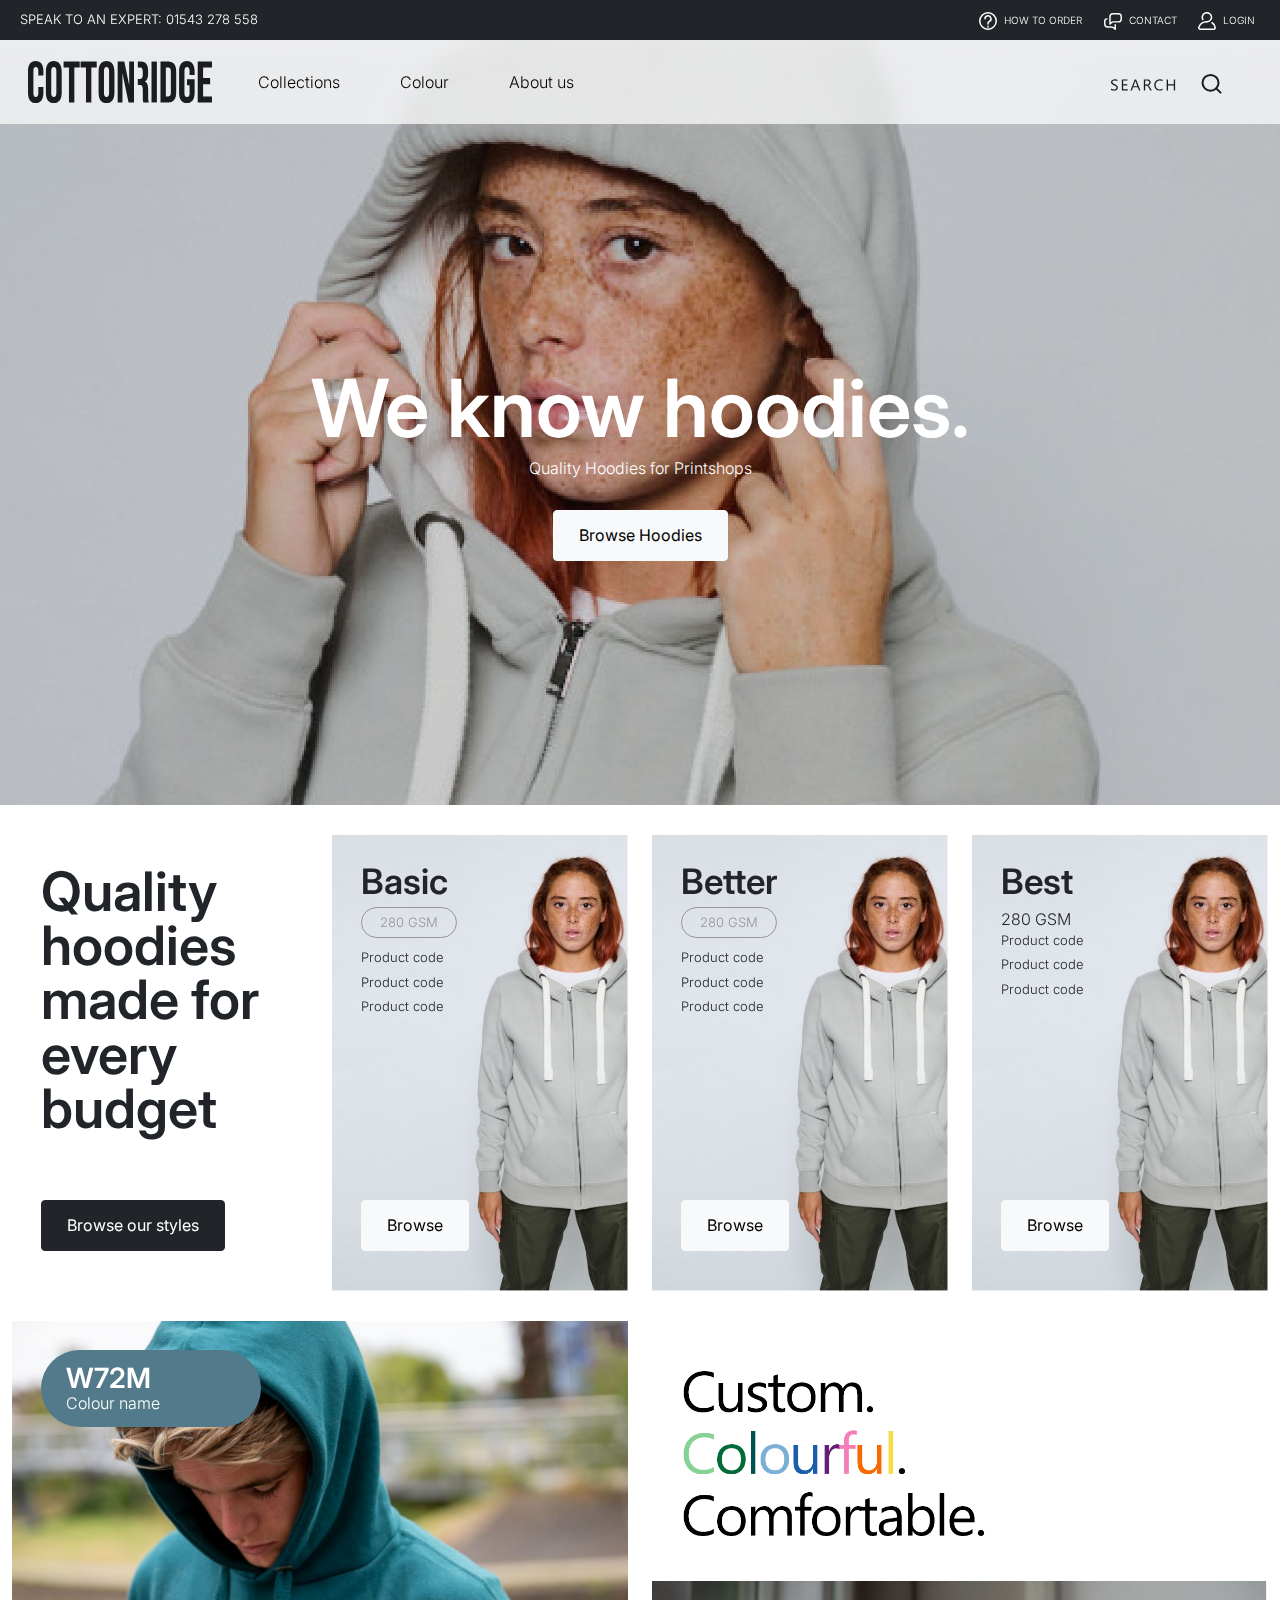
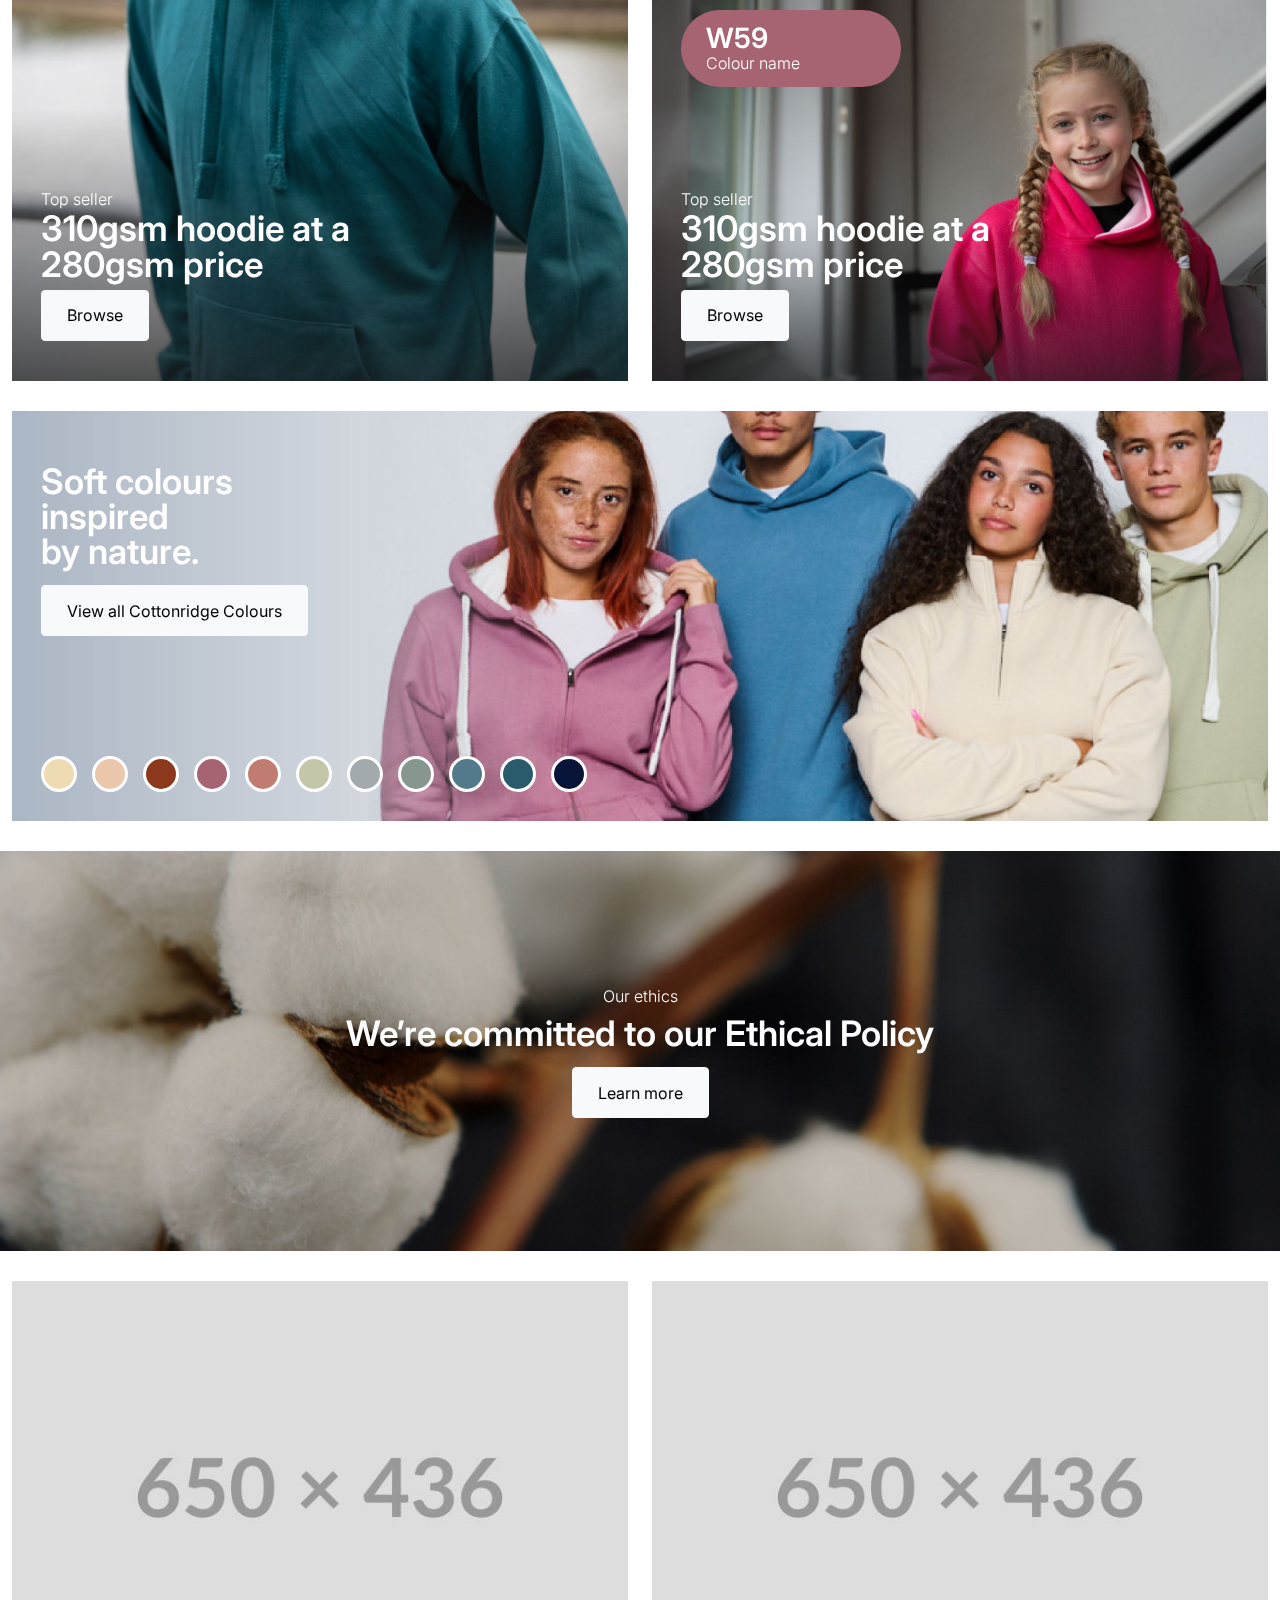
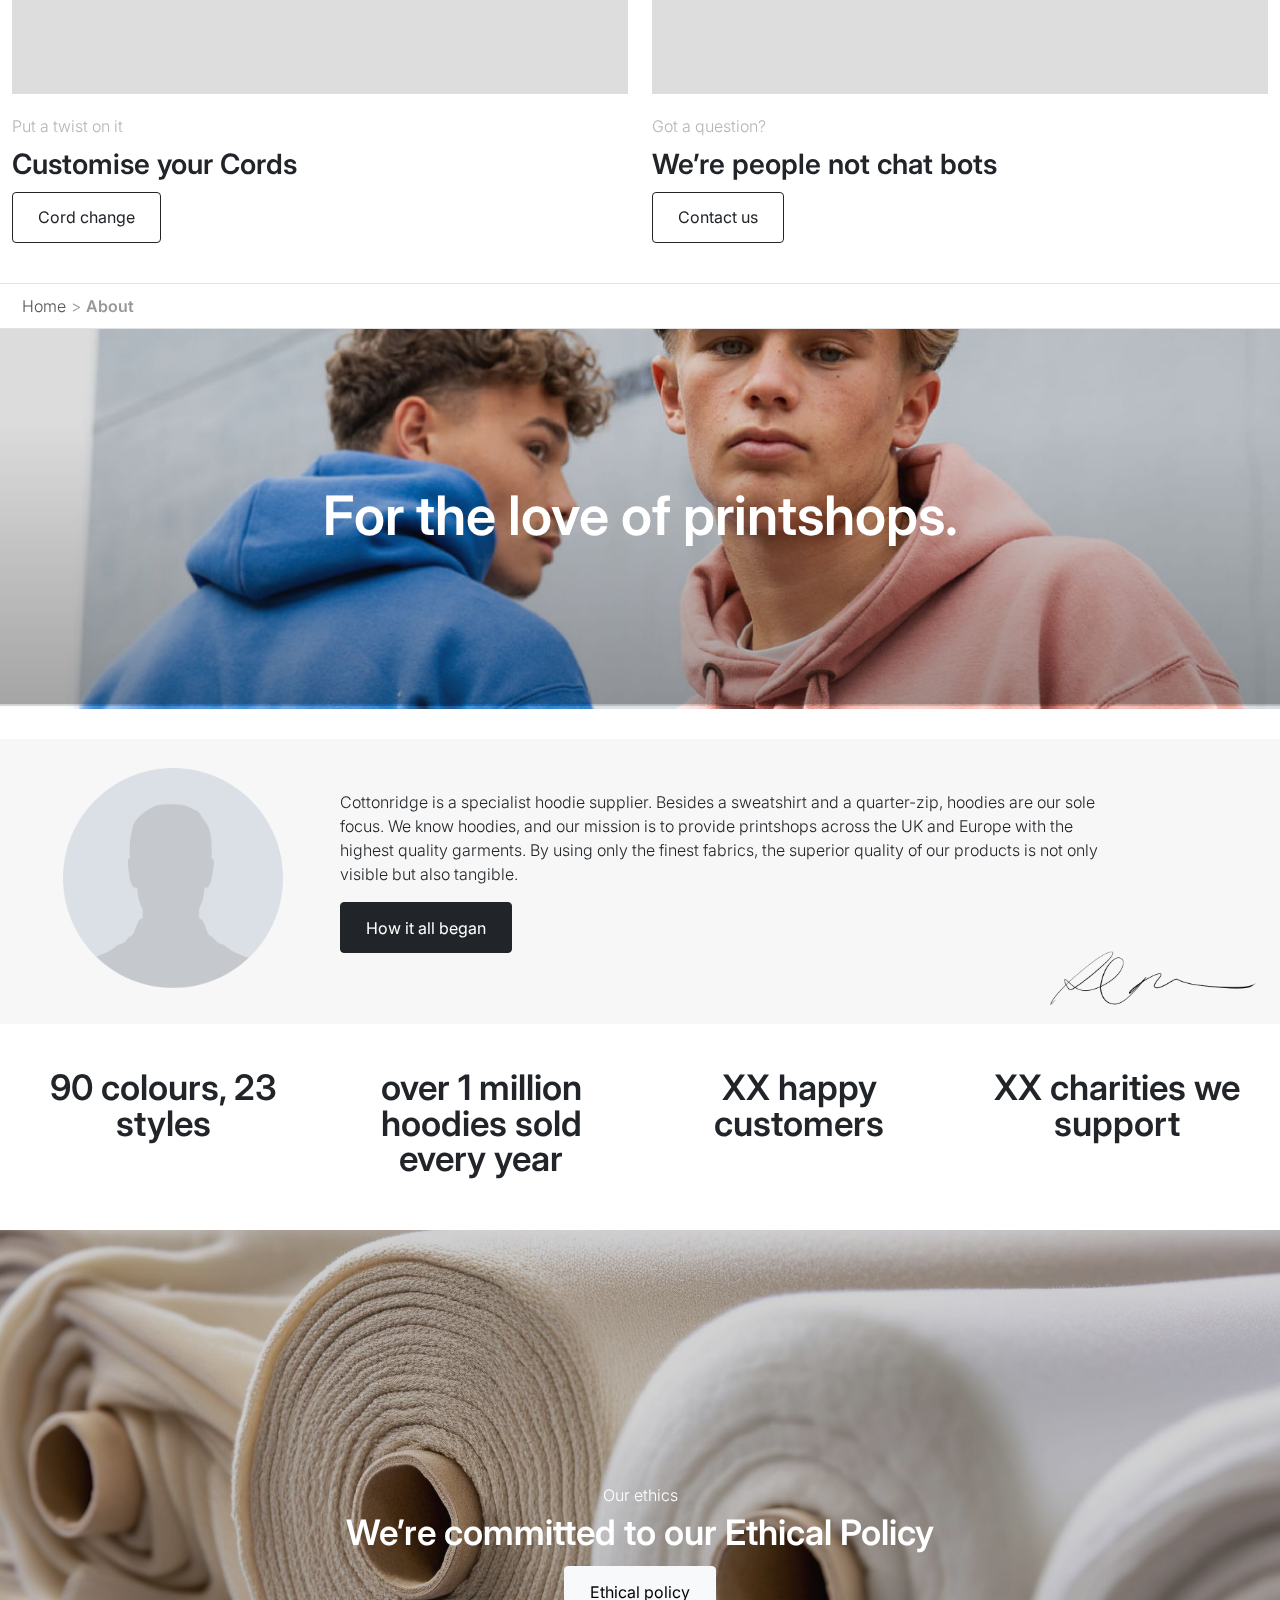
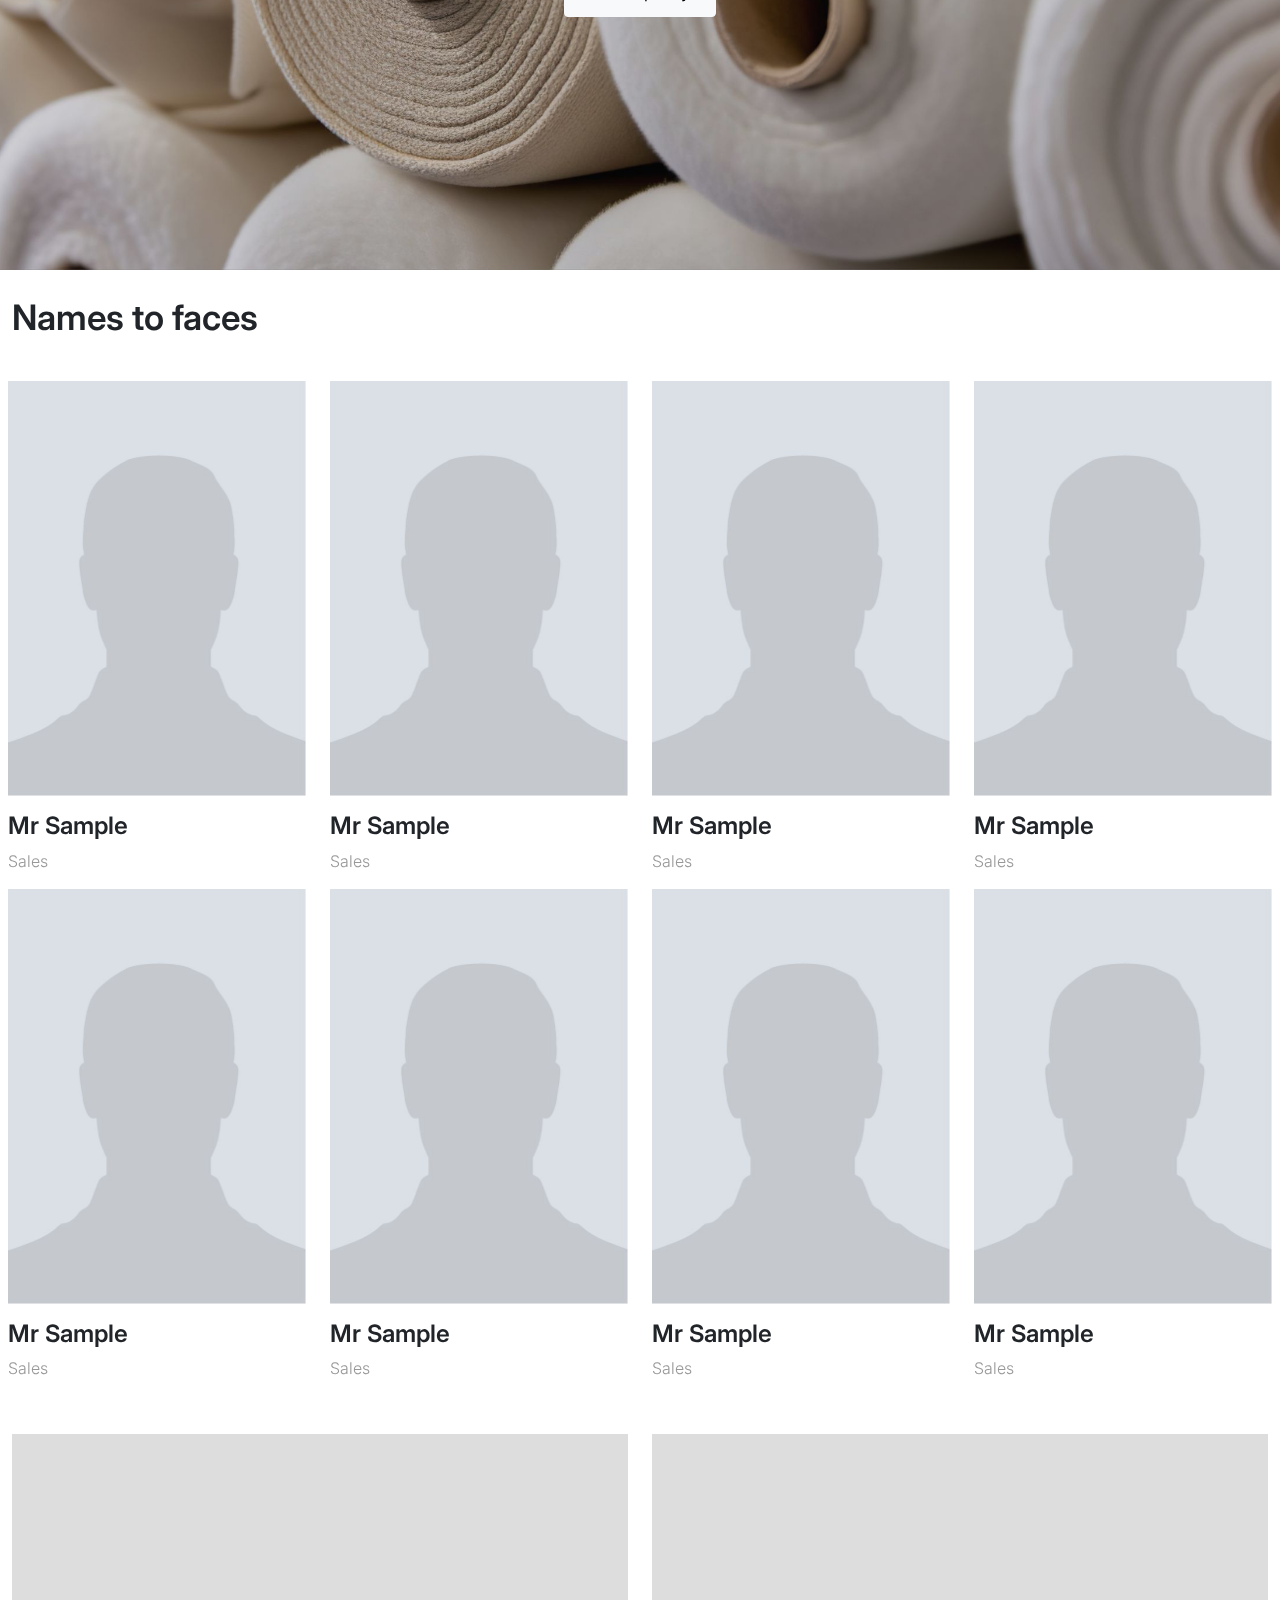
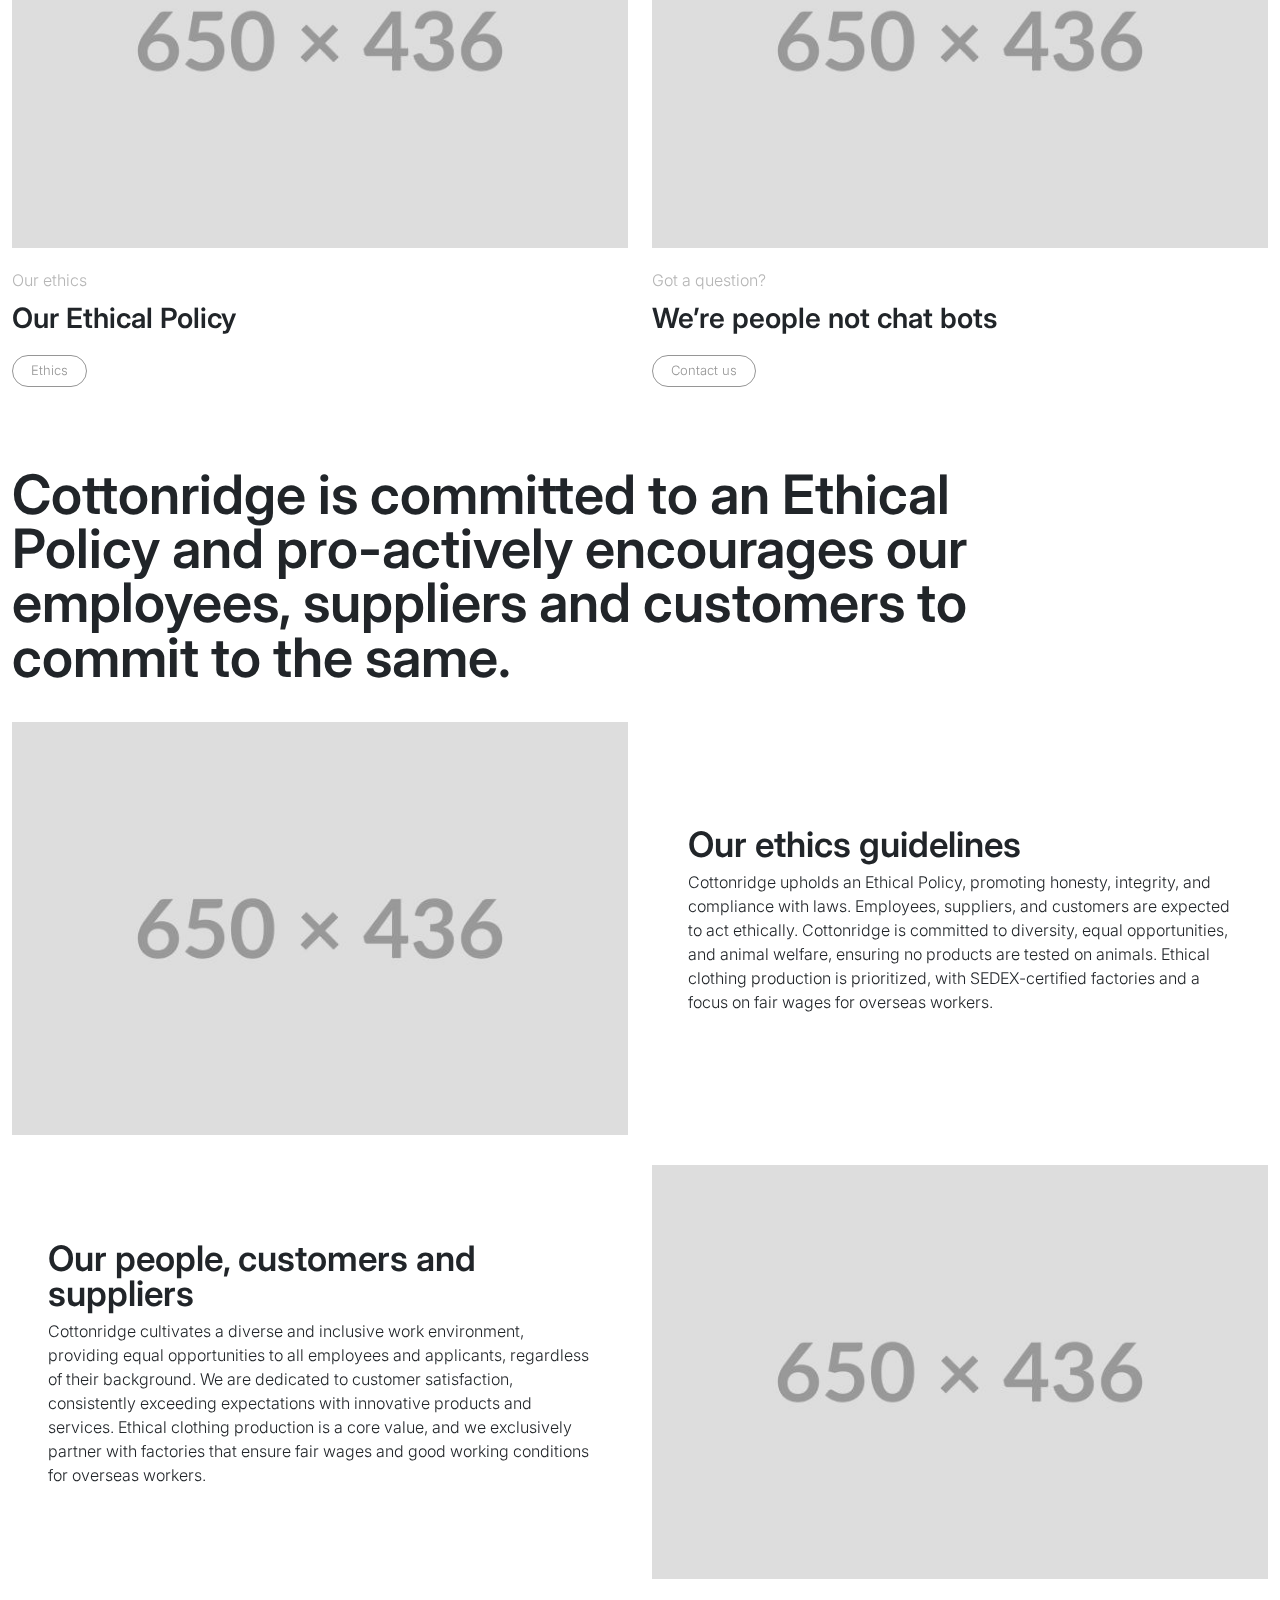
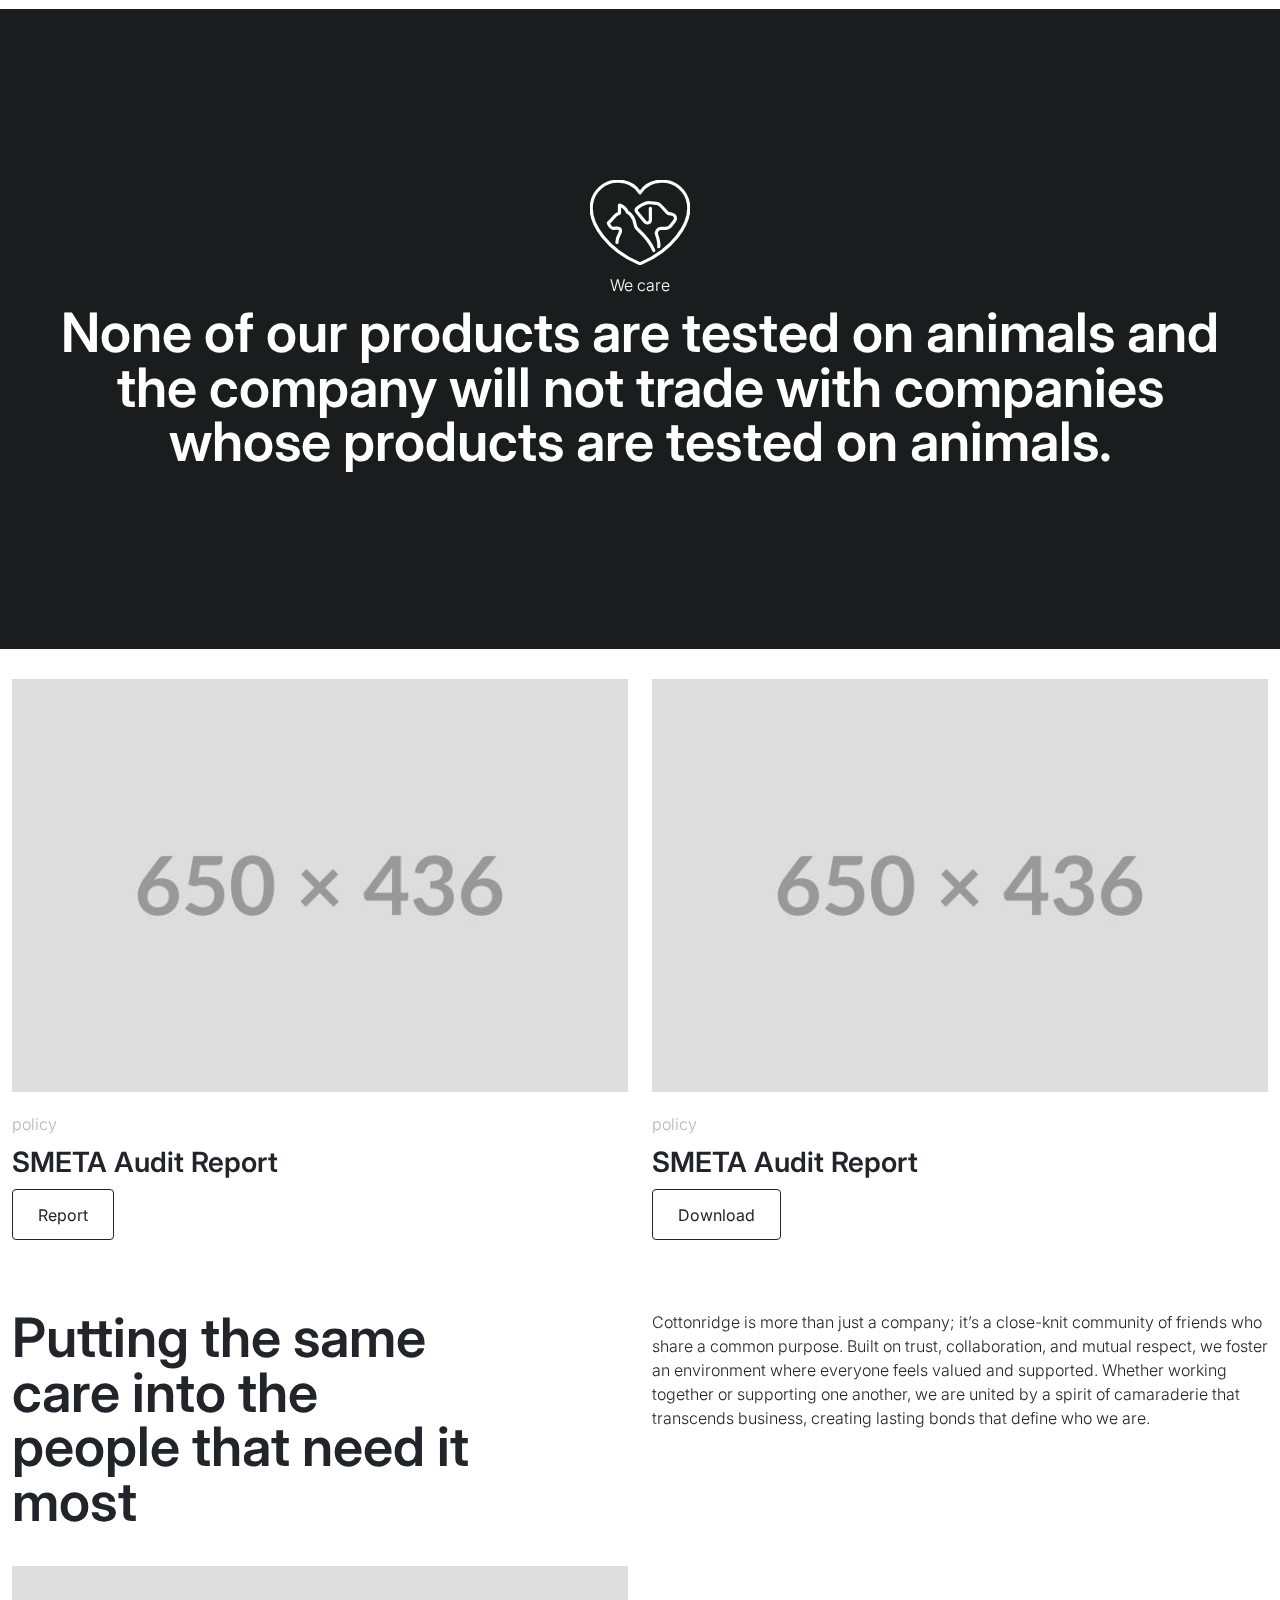
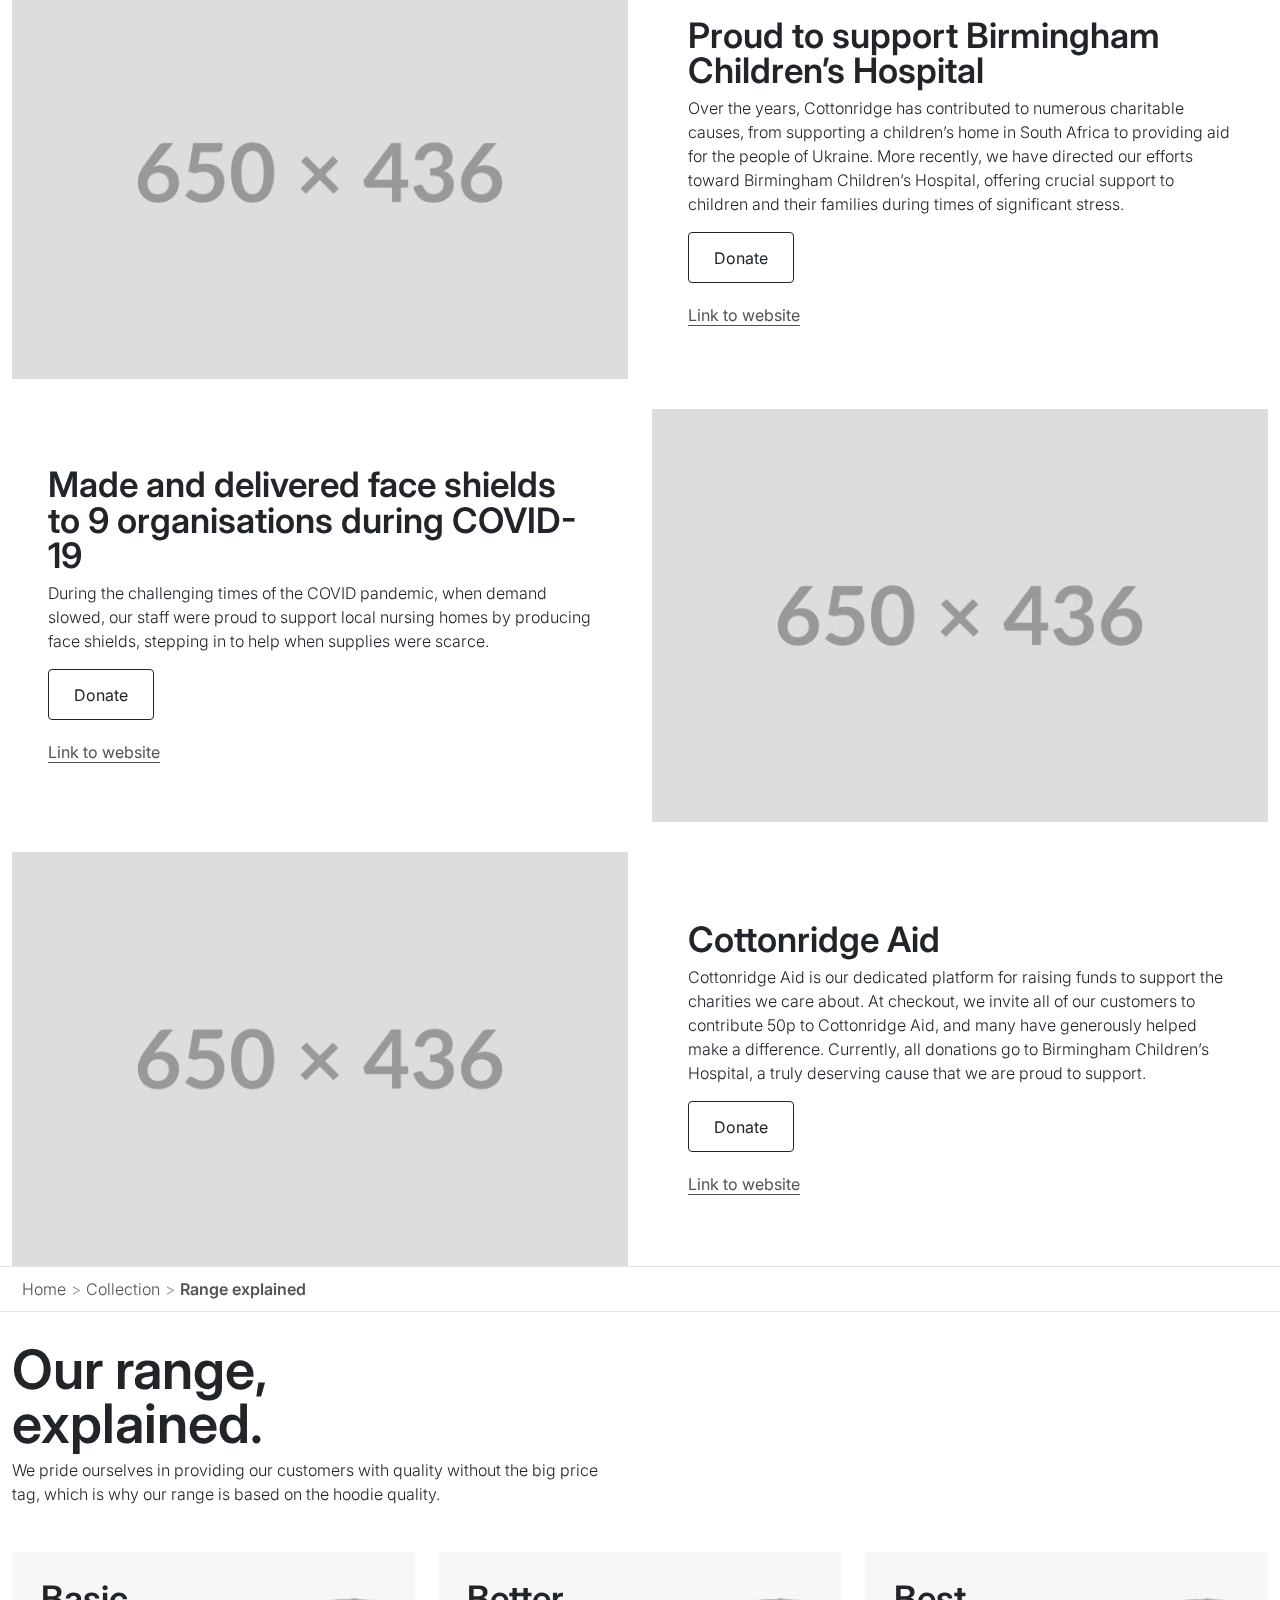
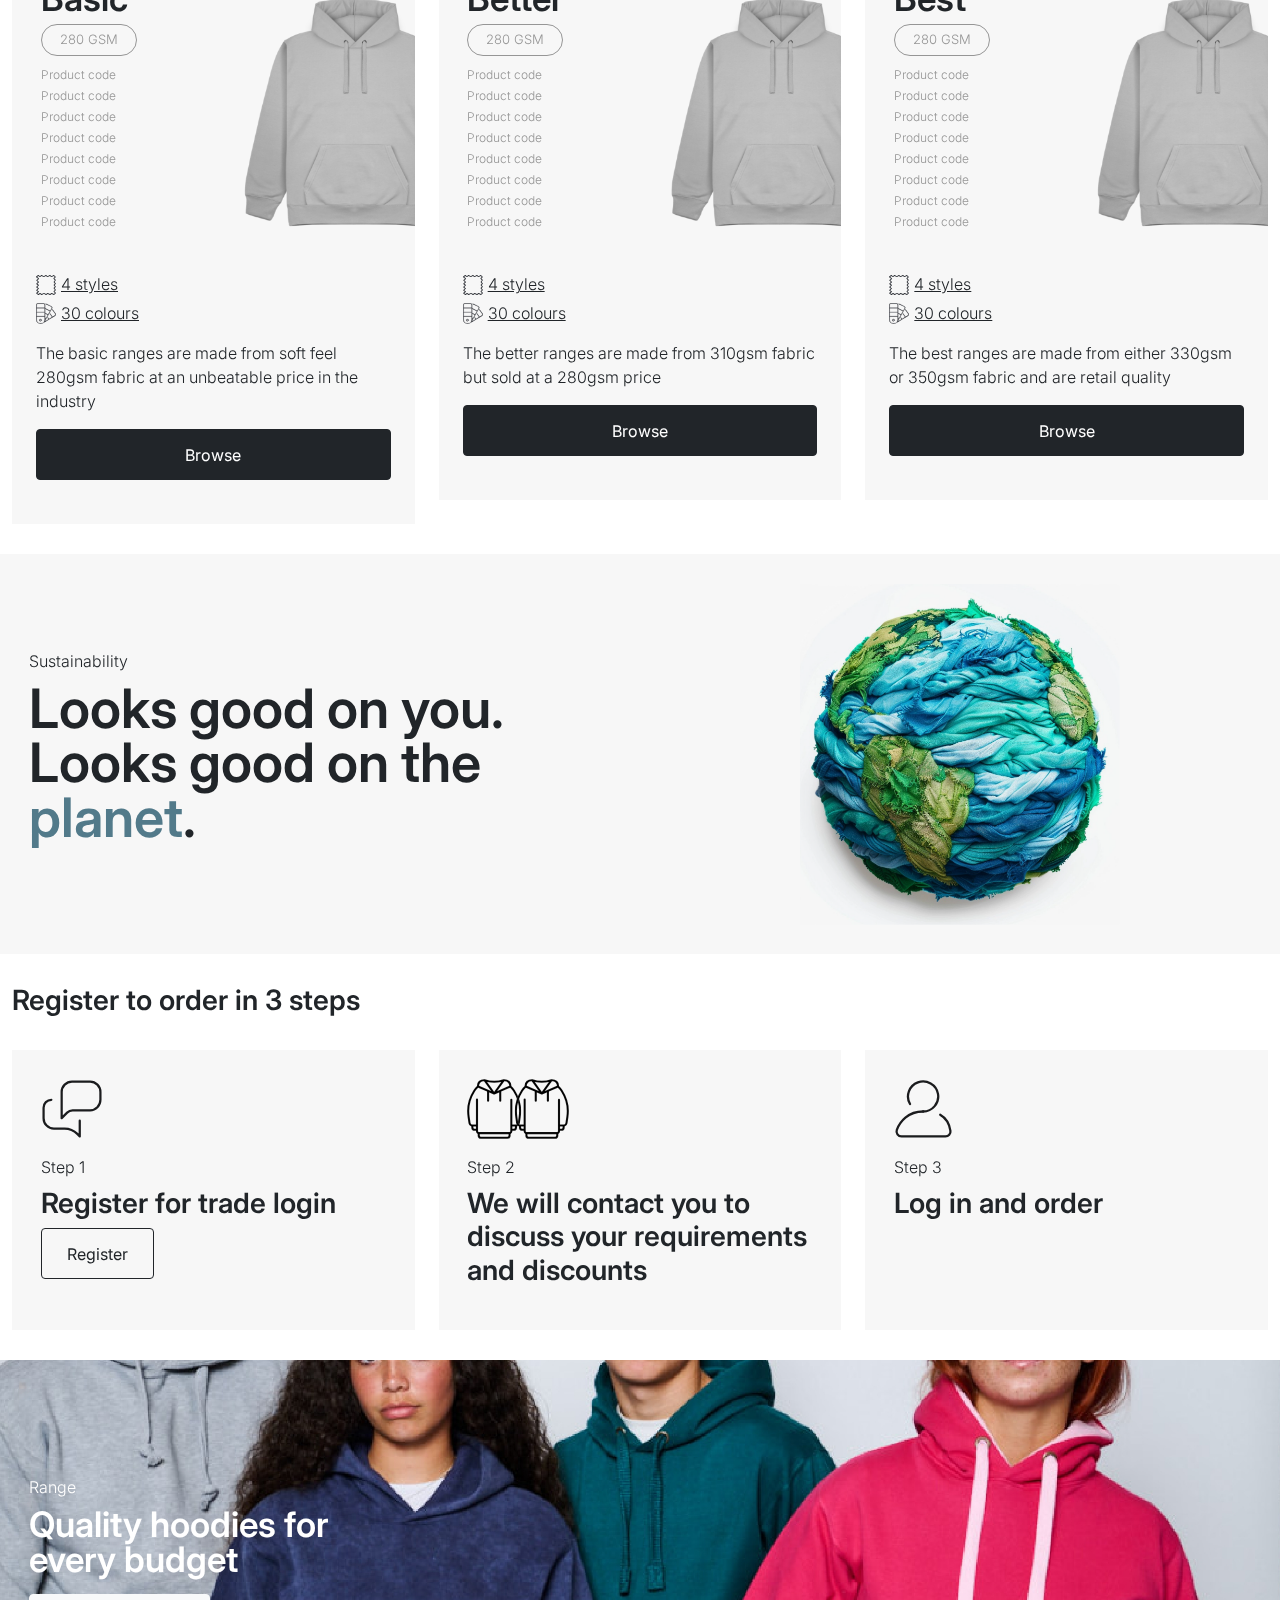
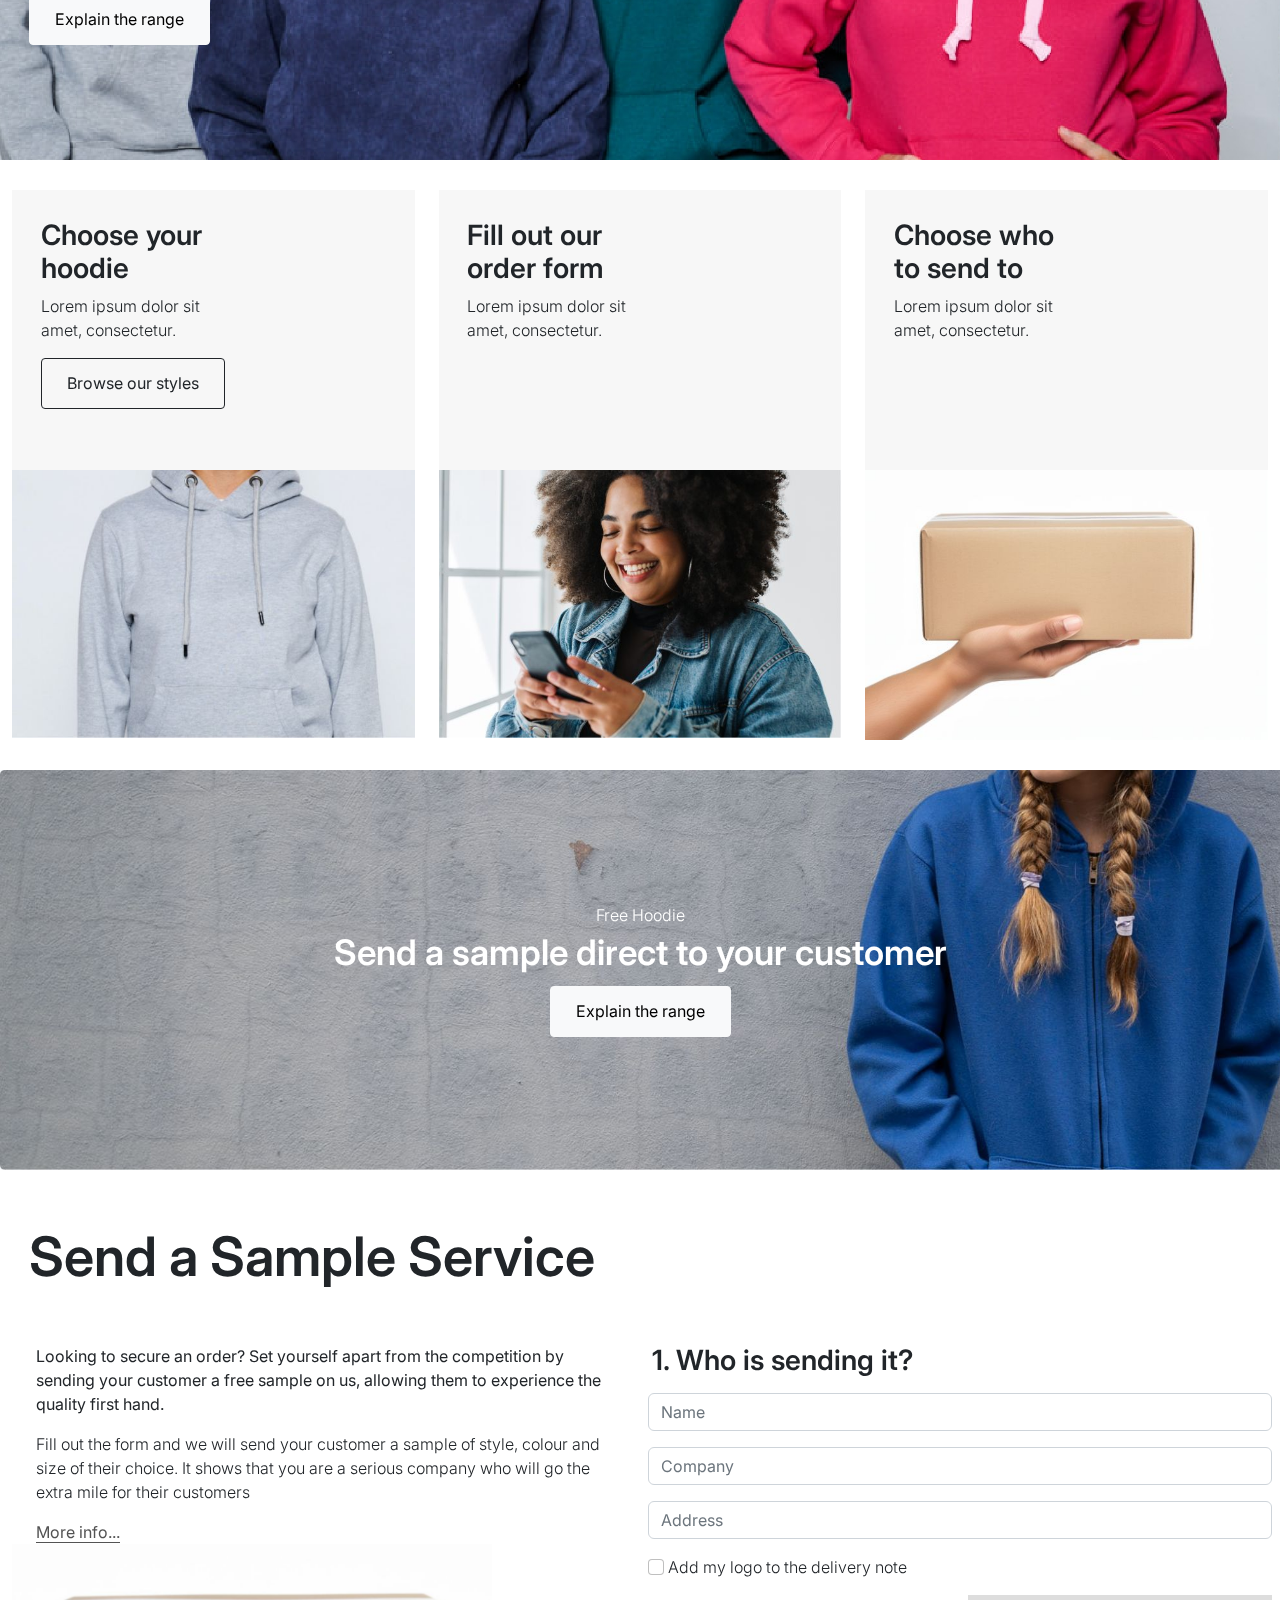
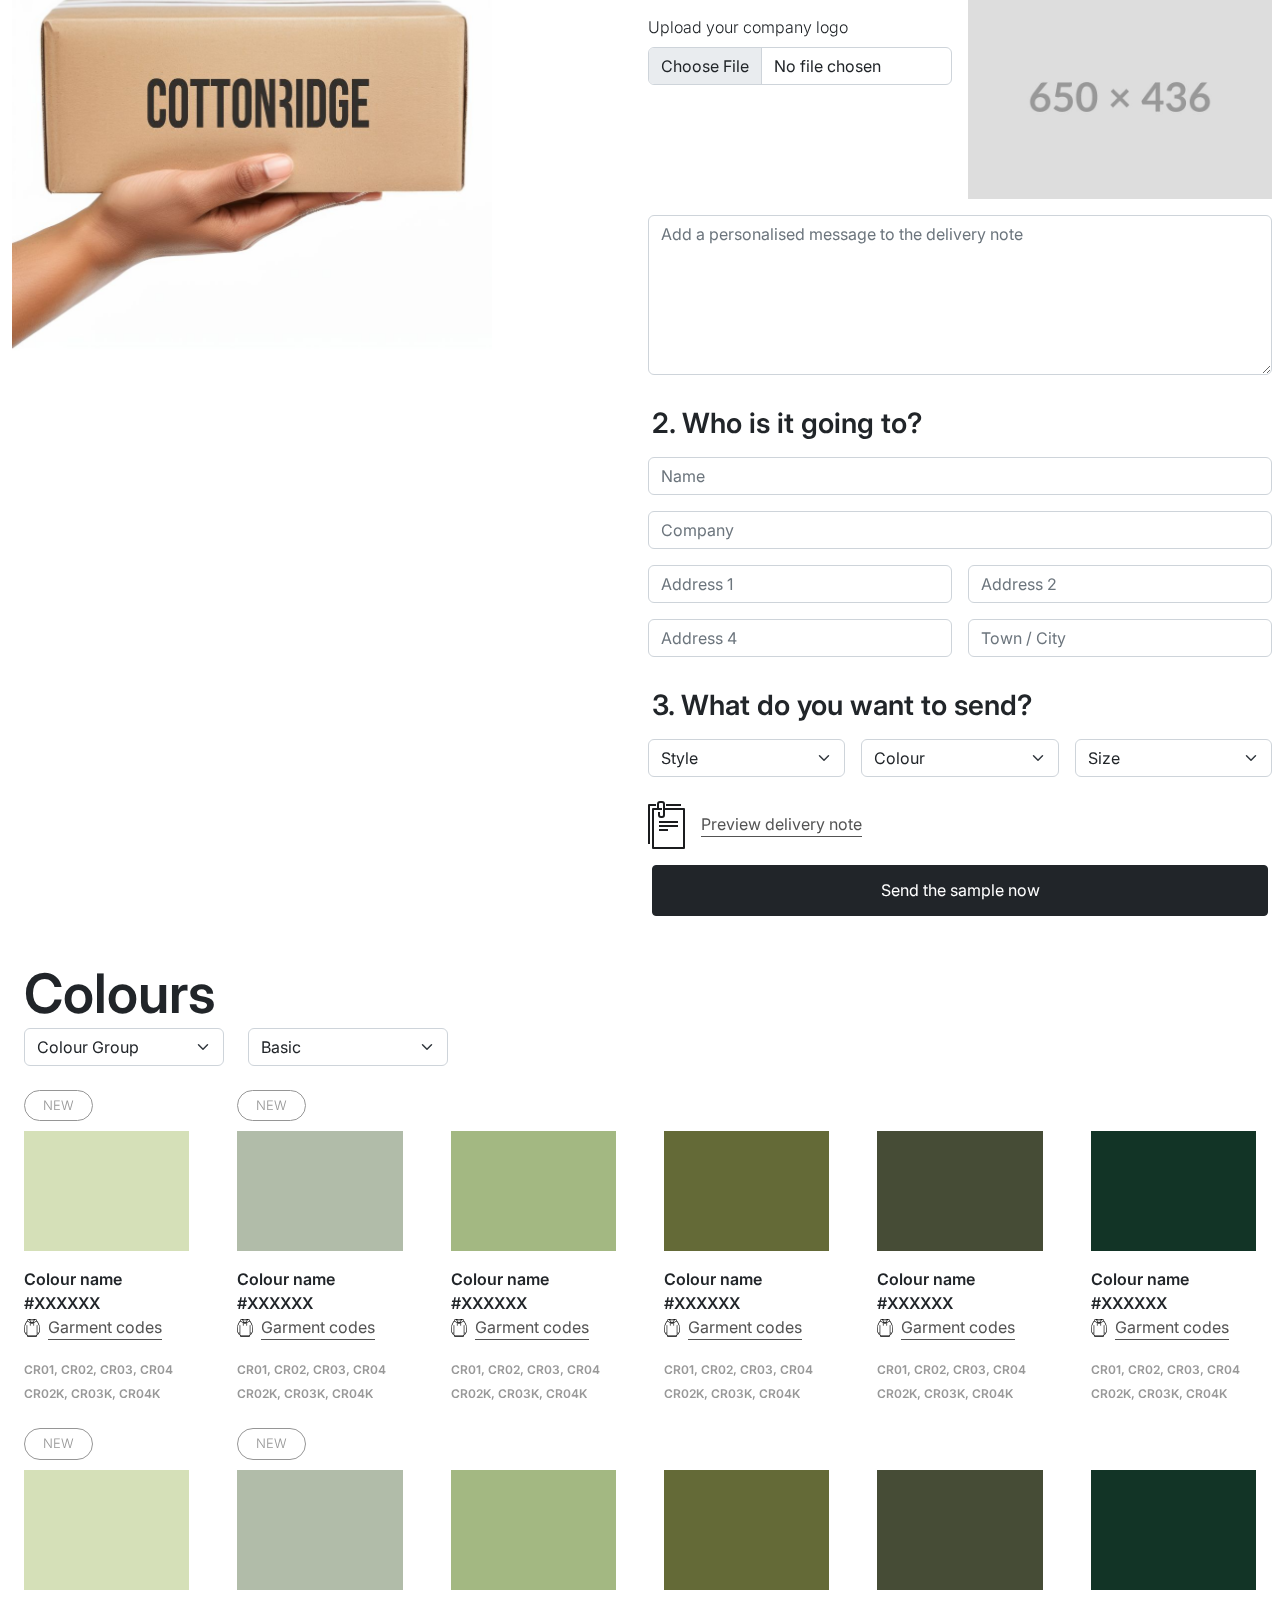
==== commit e952c90c: "template pages split out" ====
--- a/page-content-blocks-ks.html
+++ b/page-content-blocks-ks.html
@@ -4,7 +4,7 @@
   <meta charset="UTF-8">
   <meta name="viewport" content="width=device-width, initial-scale=1.0">
   <meta http-equiv="X-UA-Compatible" content="ie=edge">
-  <title>Cottonridge - homepage-v1-New-Colours-02</title>
+  <title>Cottonridge - Page block kitchen sink</title>
 
   <!-- Bootstrap CSS (Bootstrap 5) -->
   <link href="bs5/css/bootstrap.min.css" rel="stylesheet">
--- a/assets/styles.css
+++ b/assets/styles.css
@@ -72,12 +72,12 @@
   padding: 1.8rem !important;
 }
 
-h1 {
+h1, h2 {
   font-weight: 600 !important;
   line-height: 1 !important;
 }
 
-h2, h3, h4, h5, small {
+h3, h4, h5, small {
   font-weight: 600 !important;
   line-height: 1.2 !important;
 }
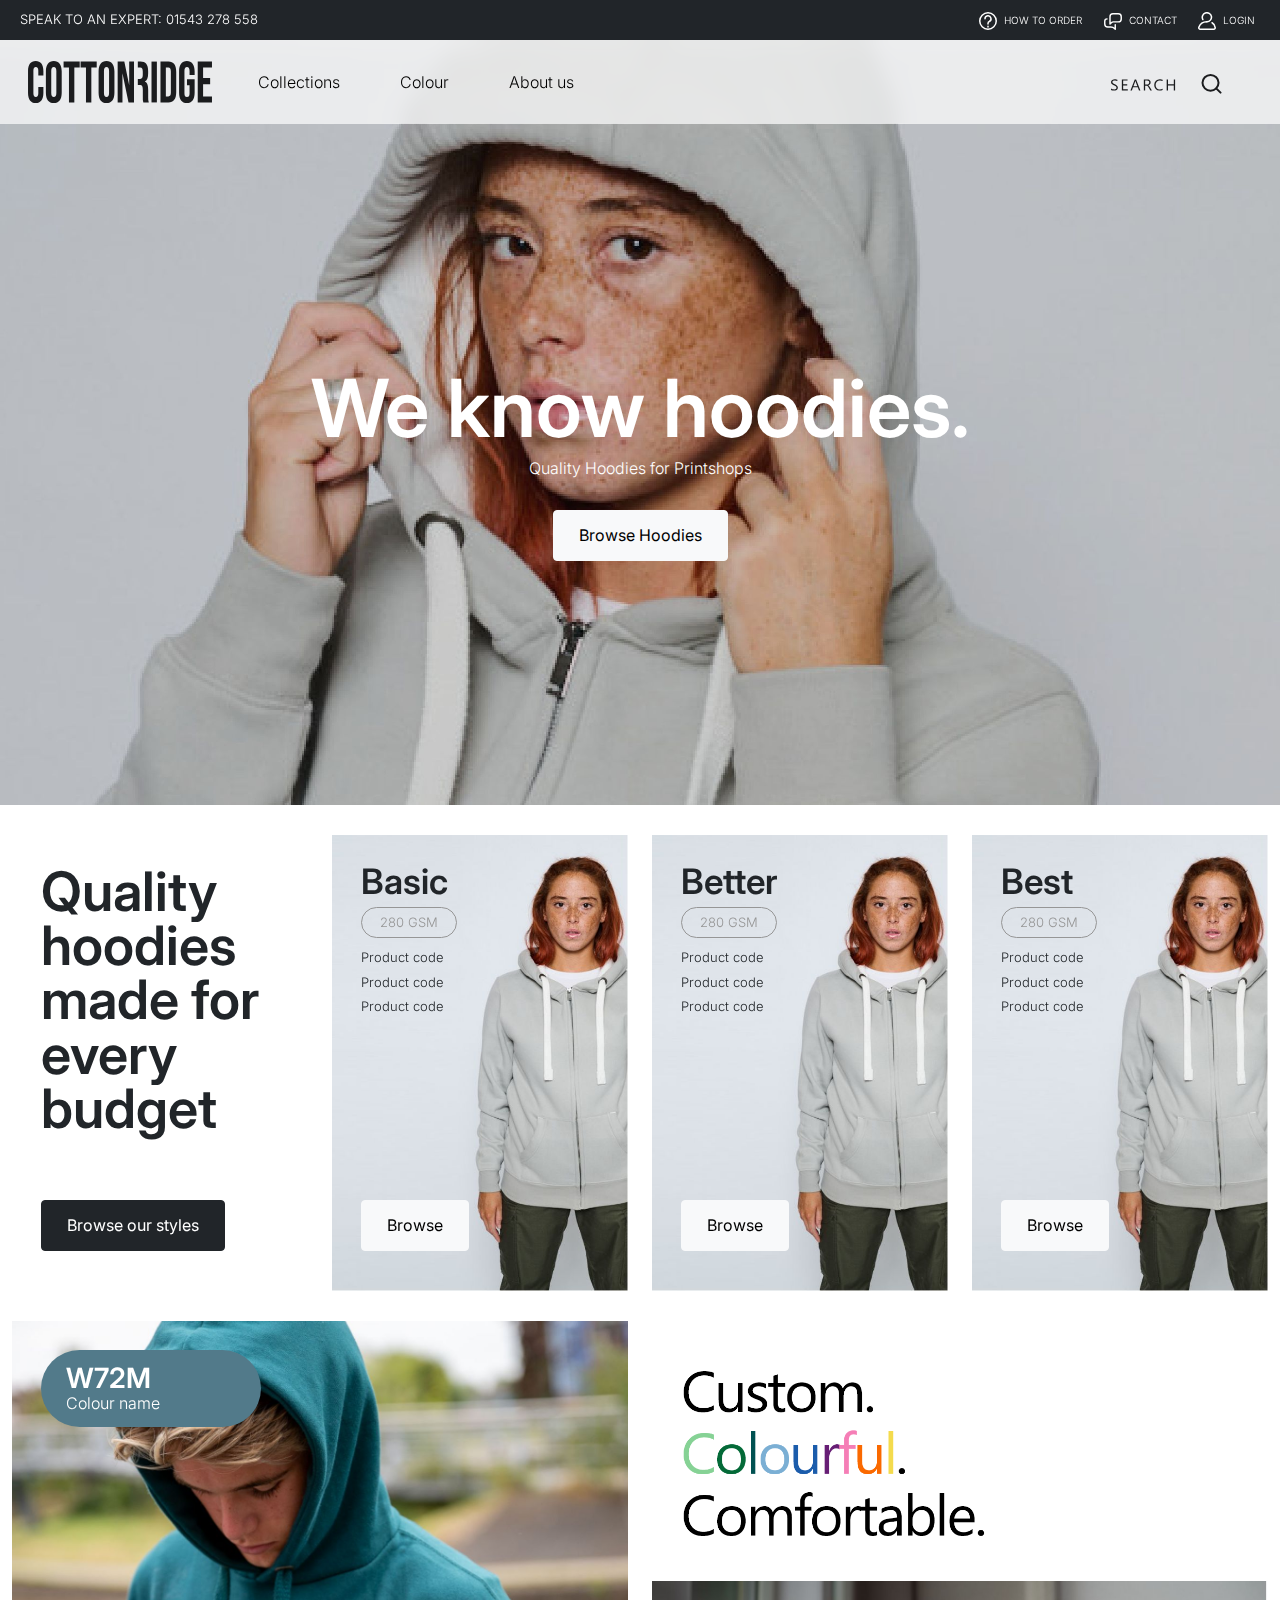
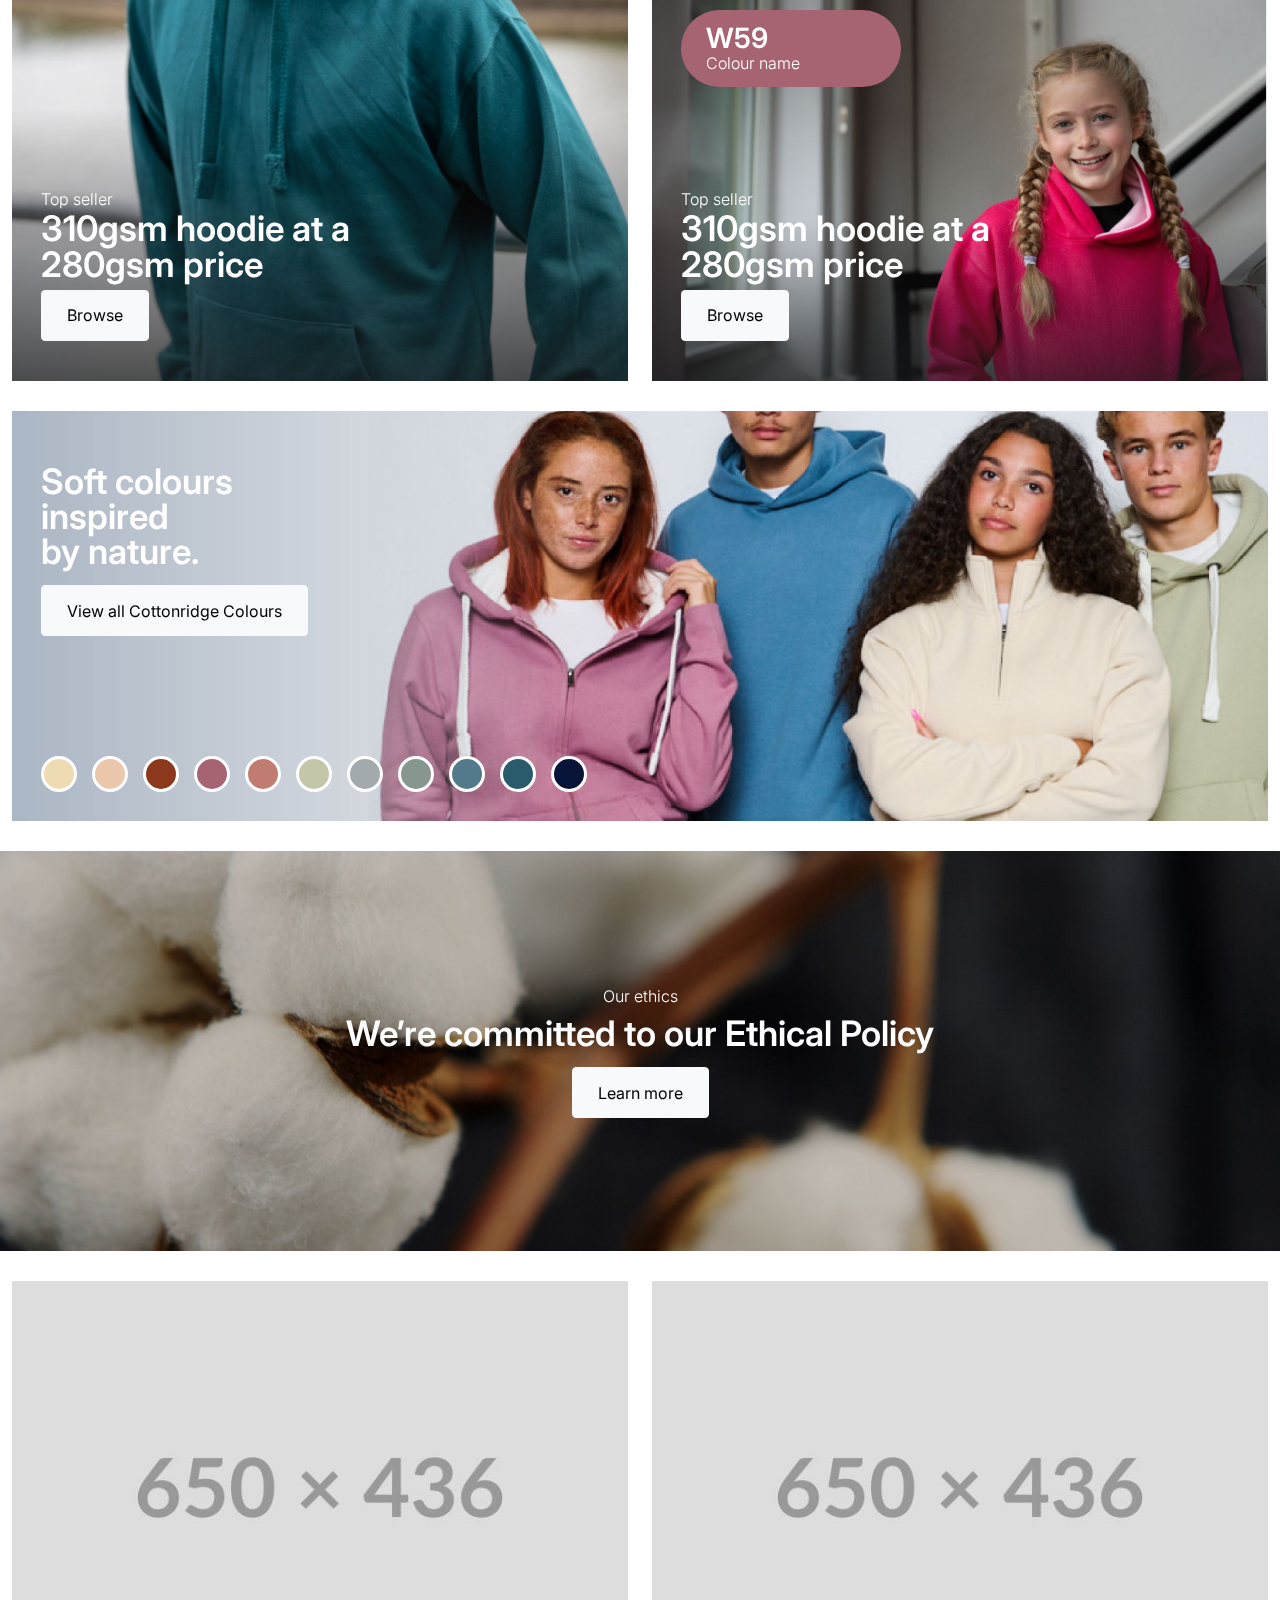
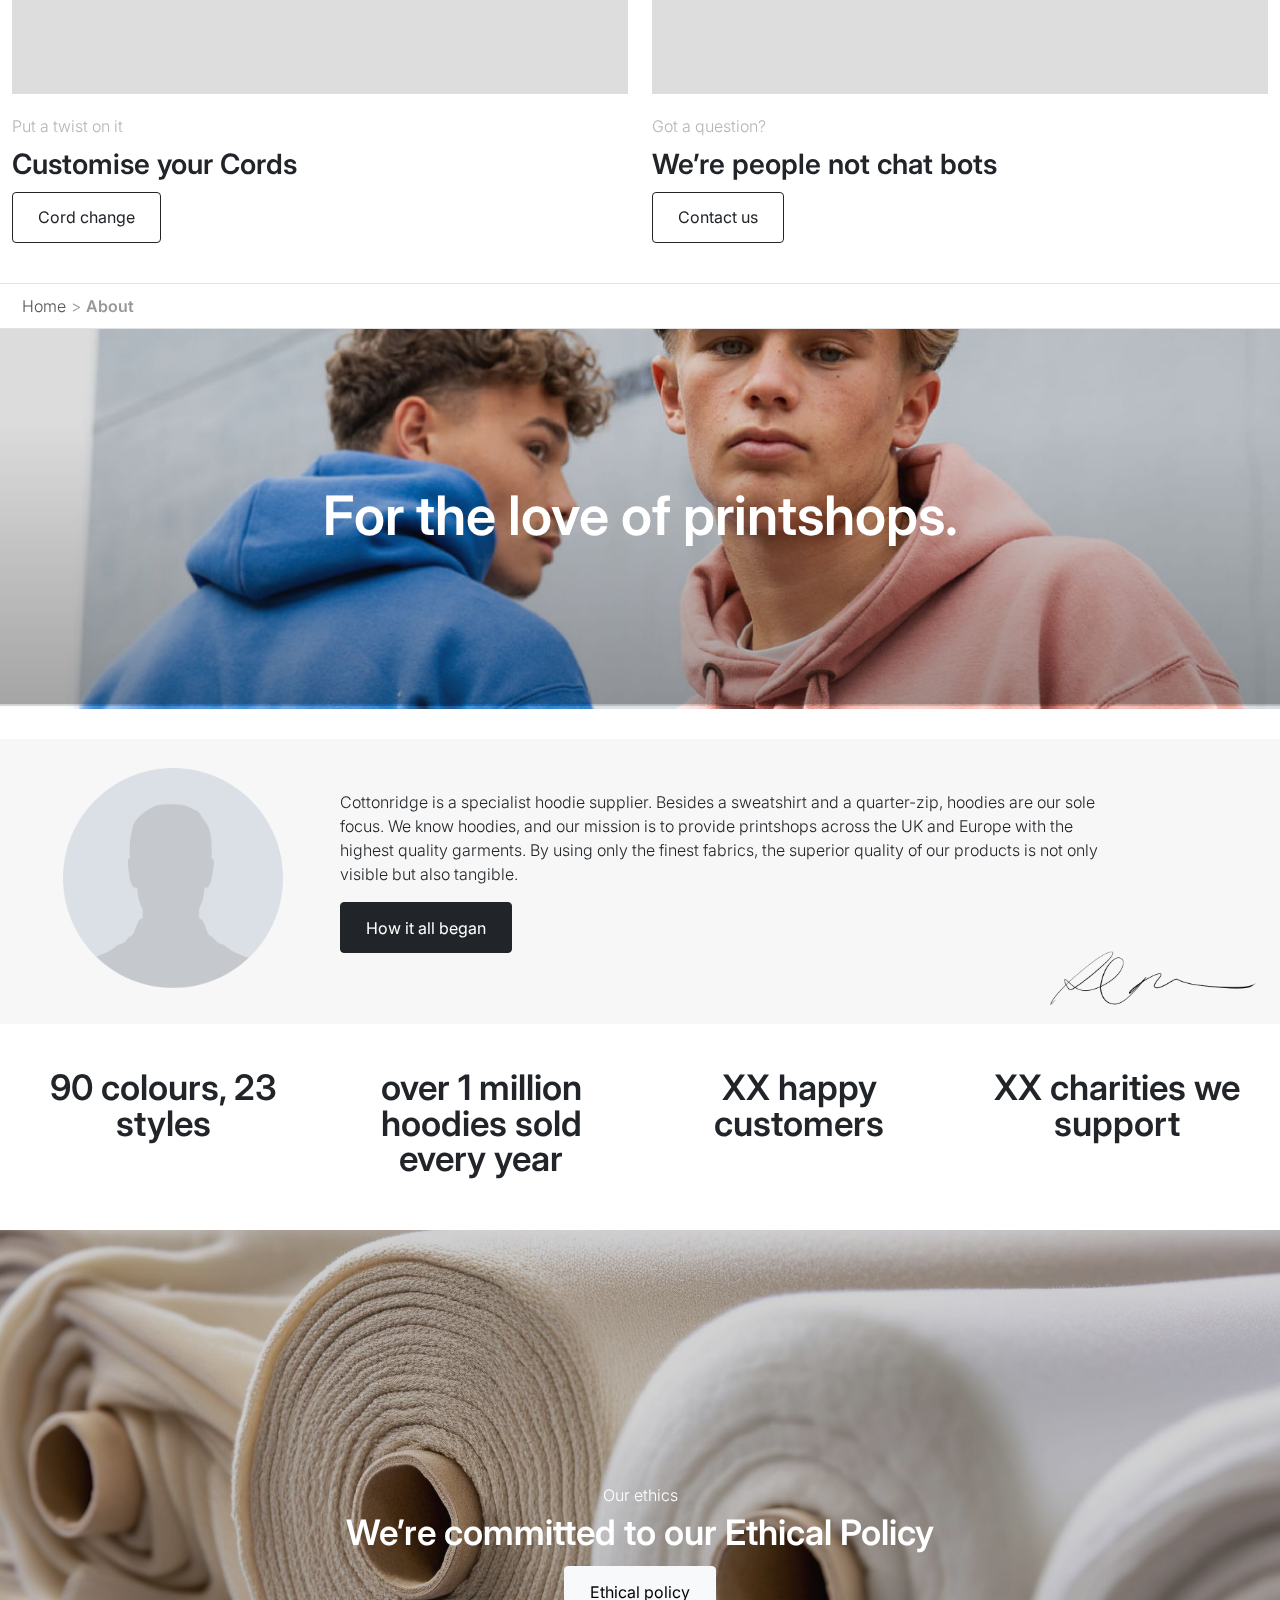
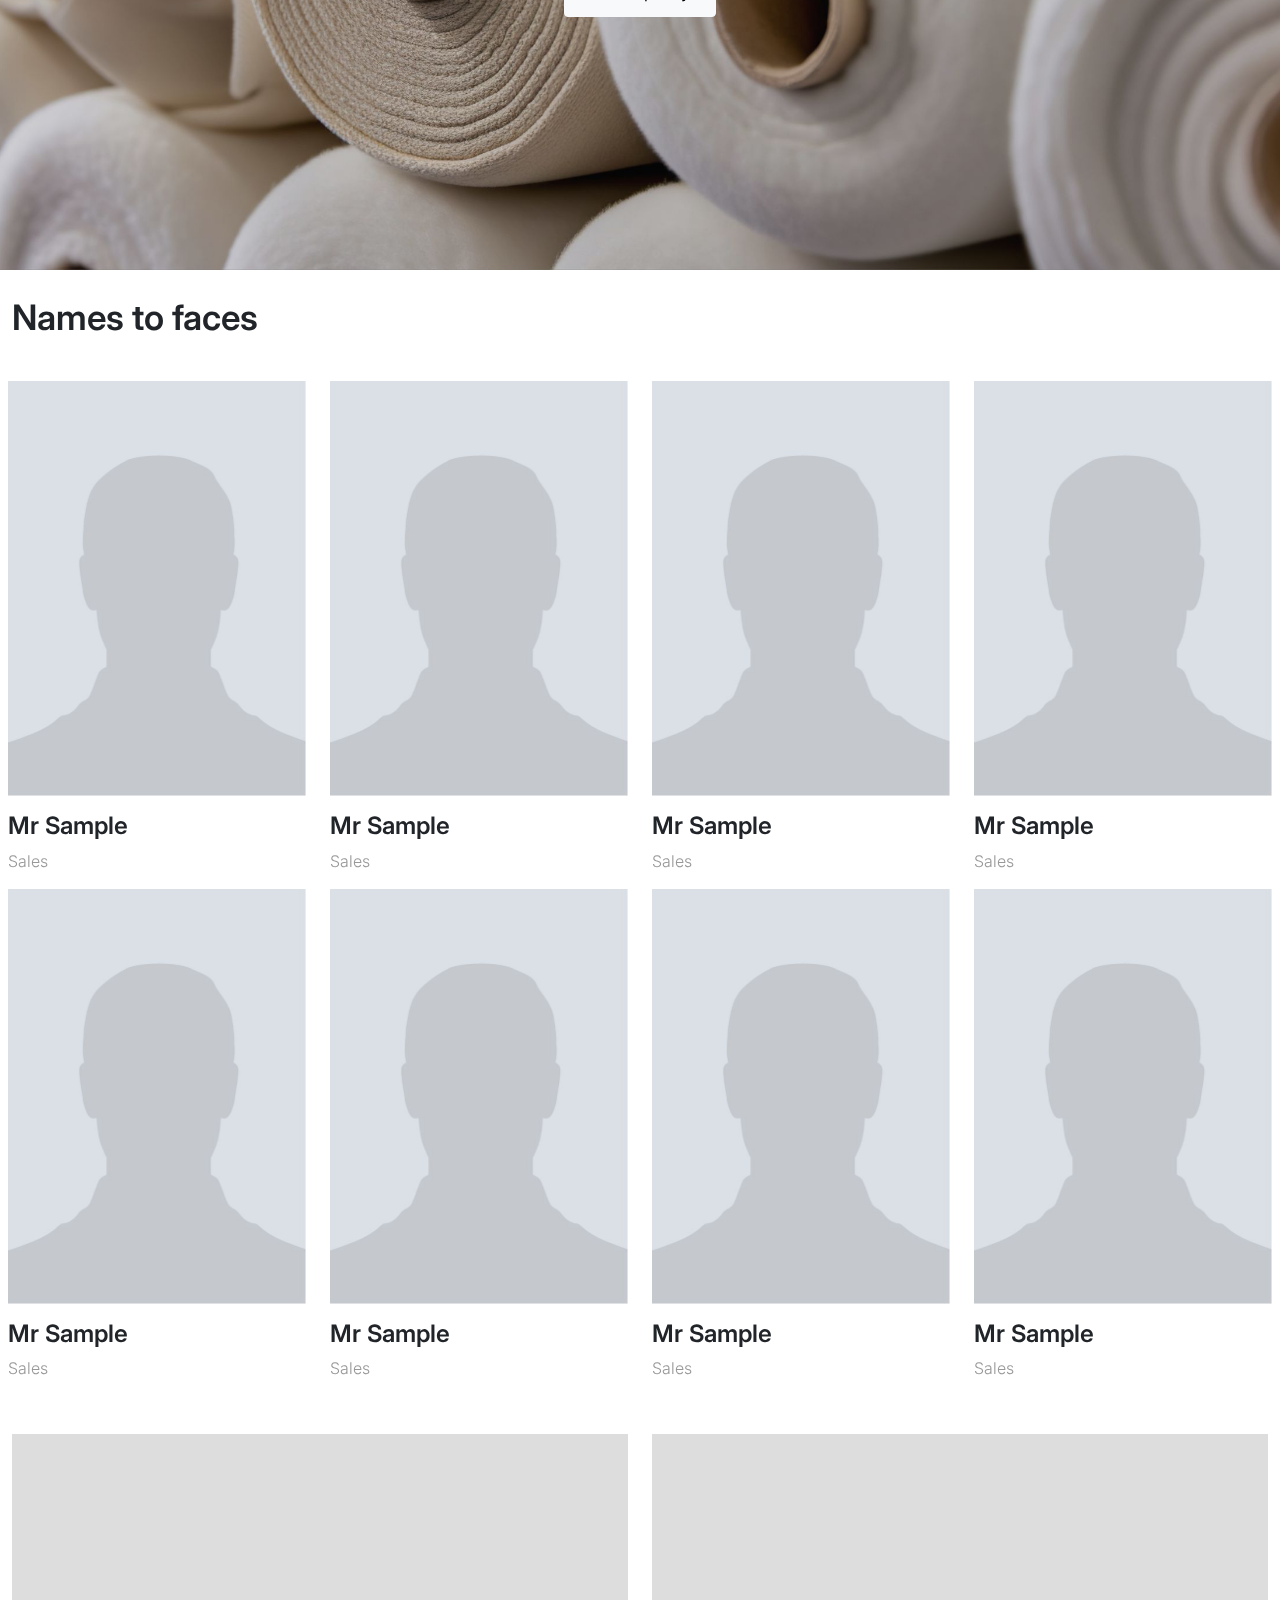
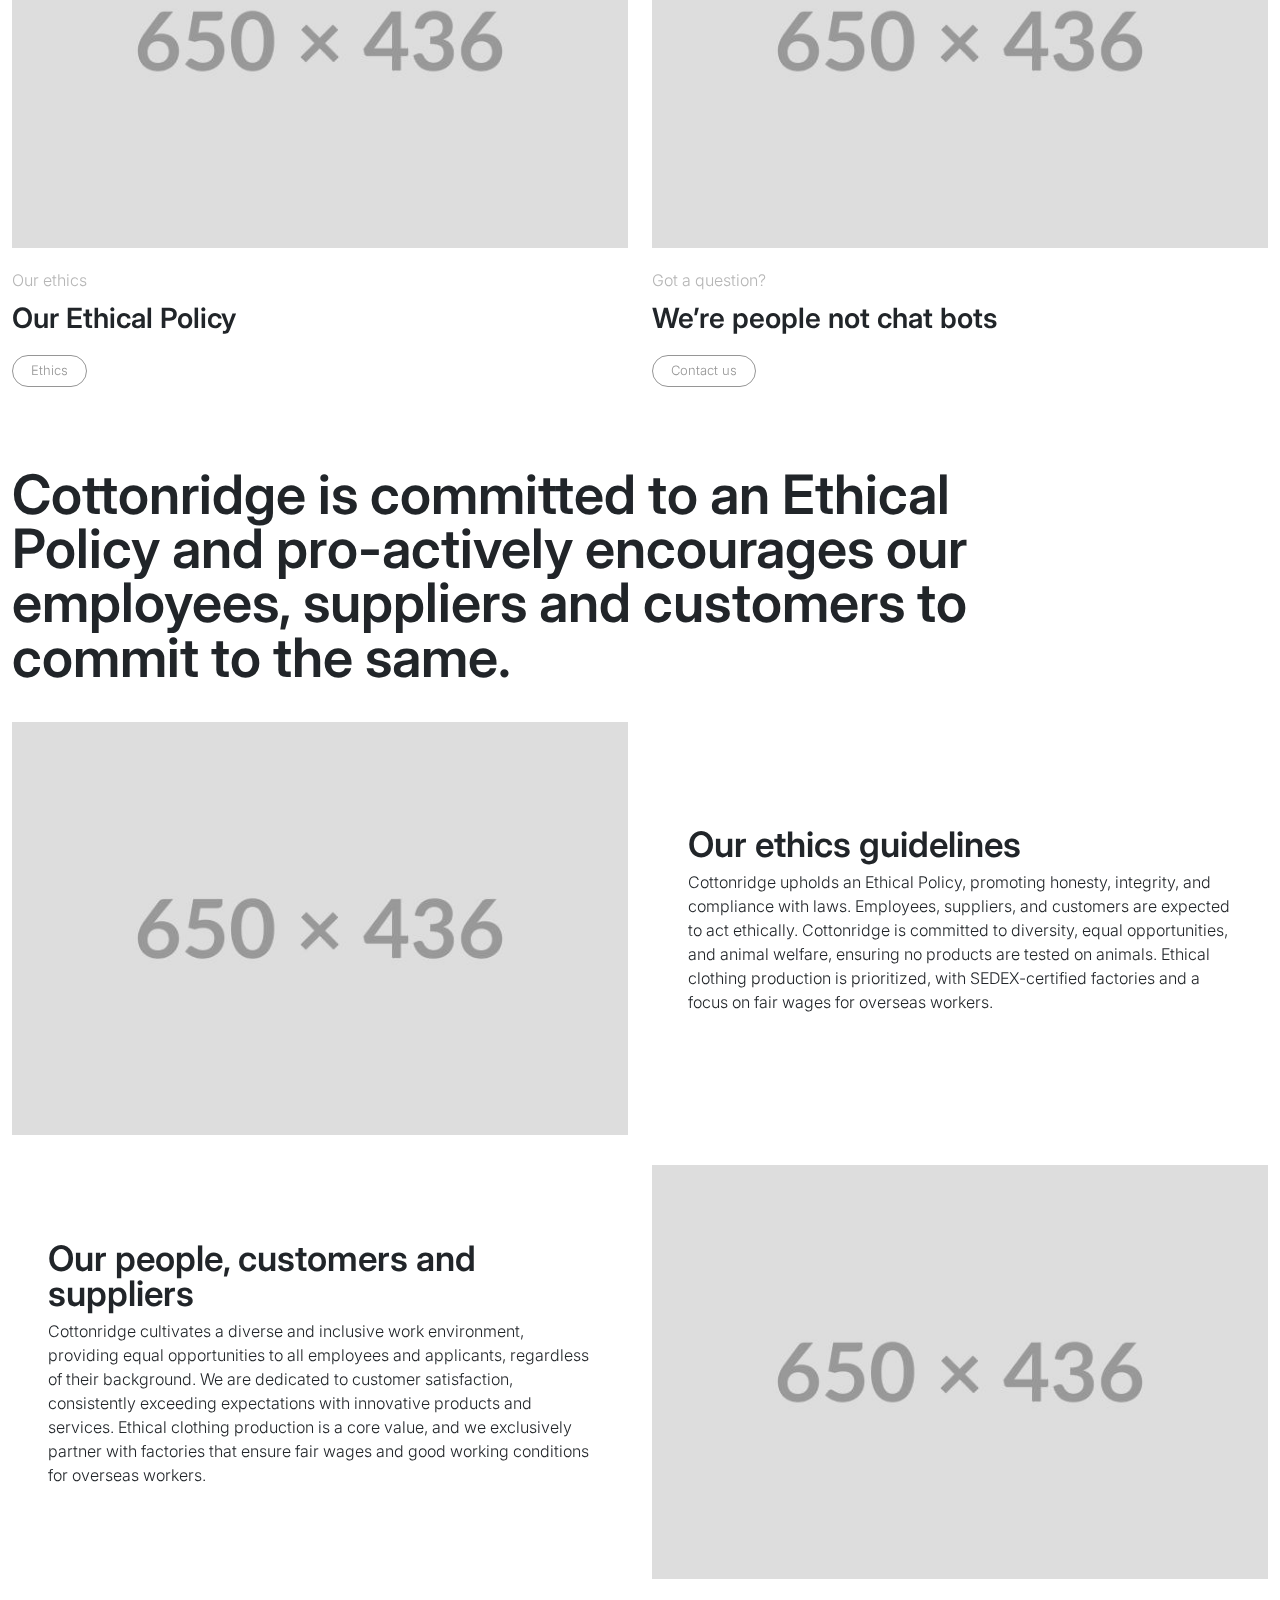
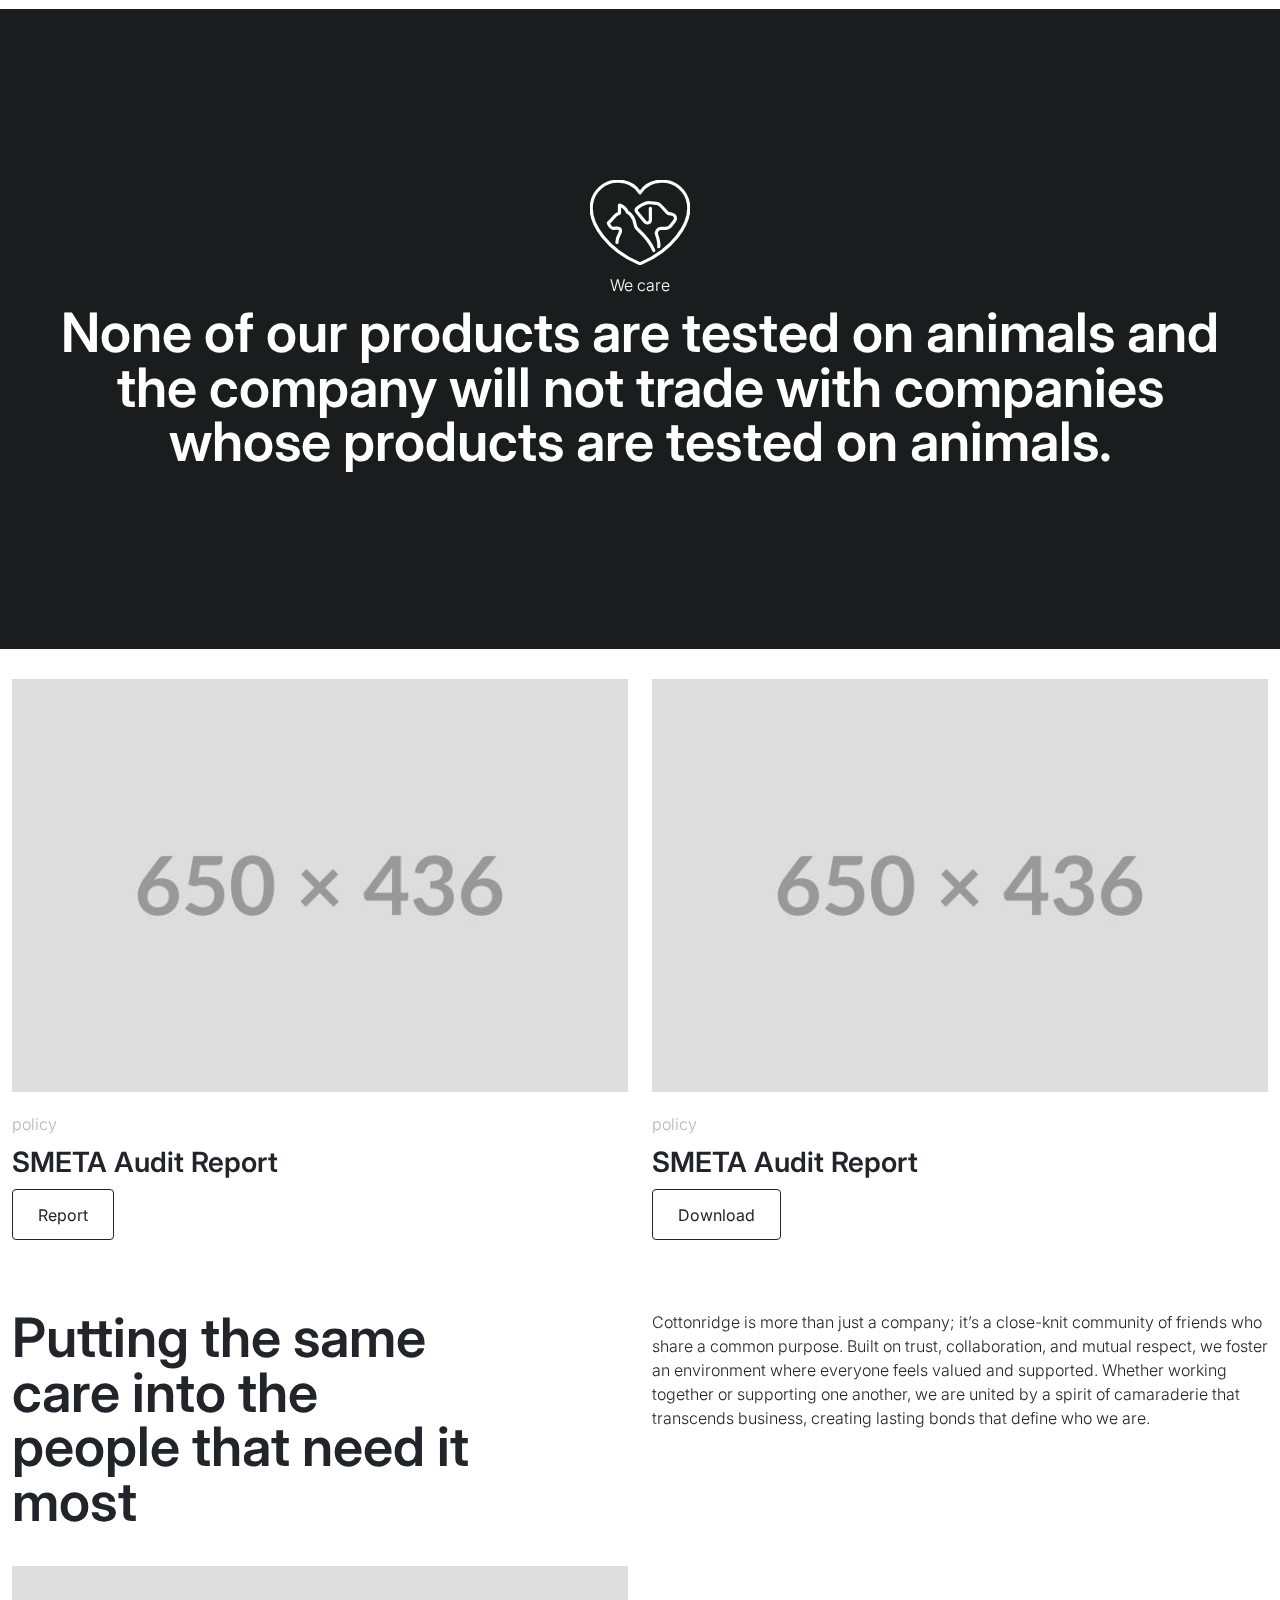
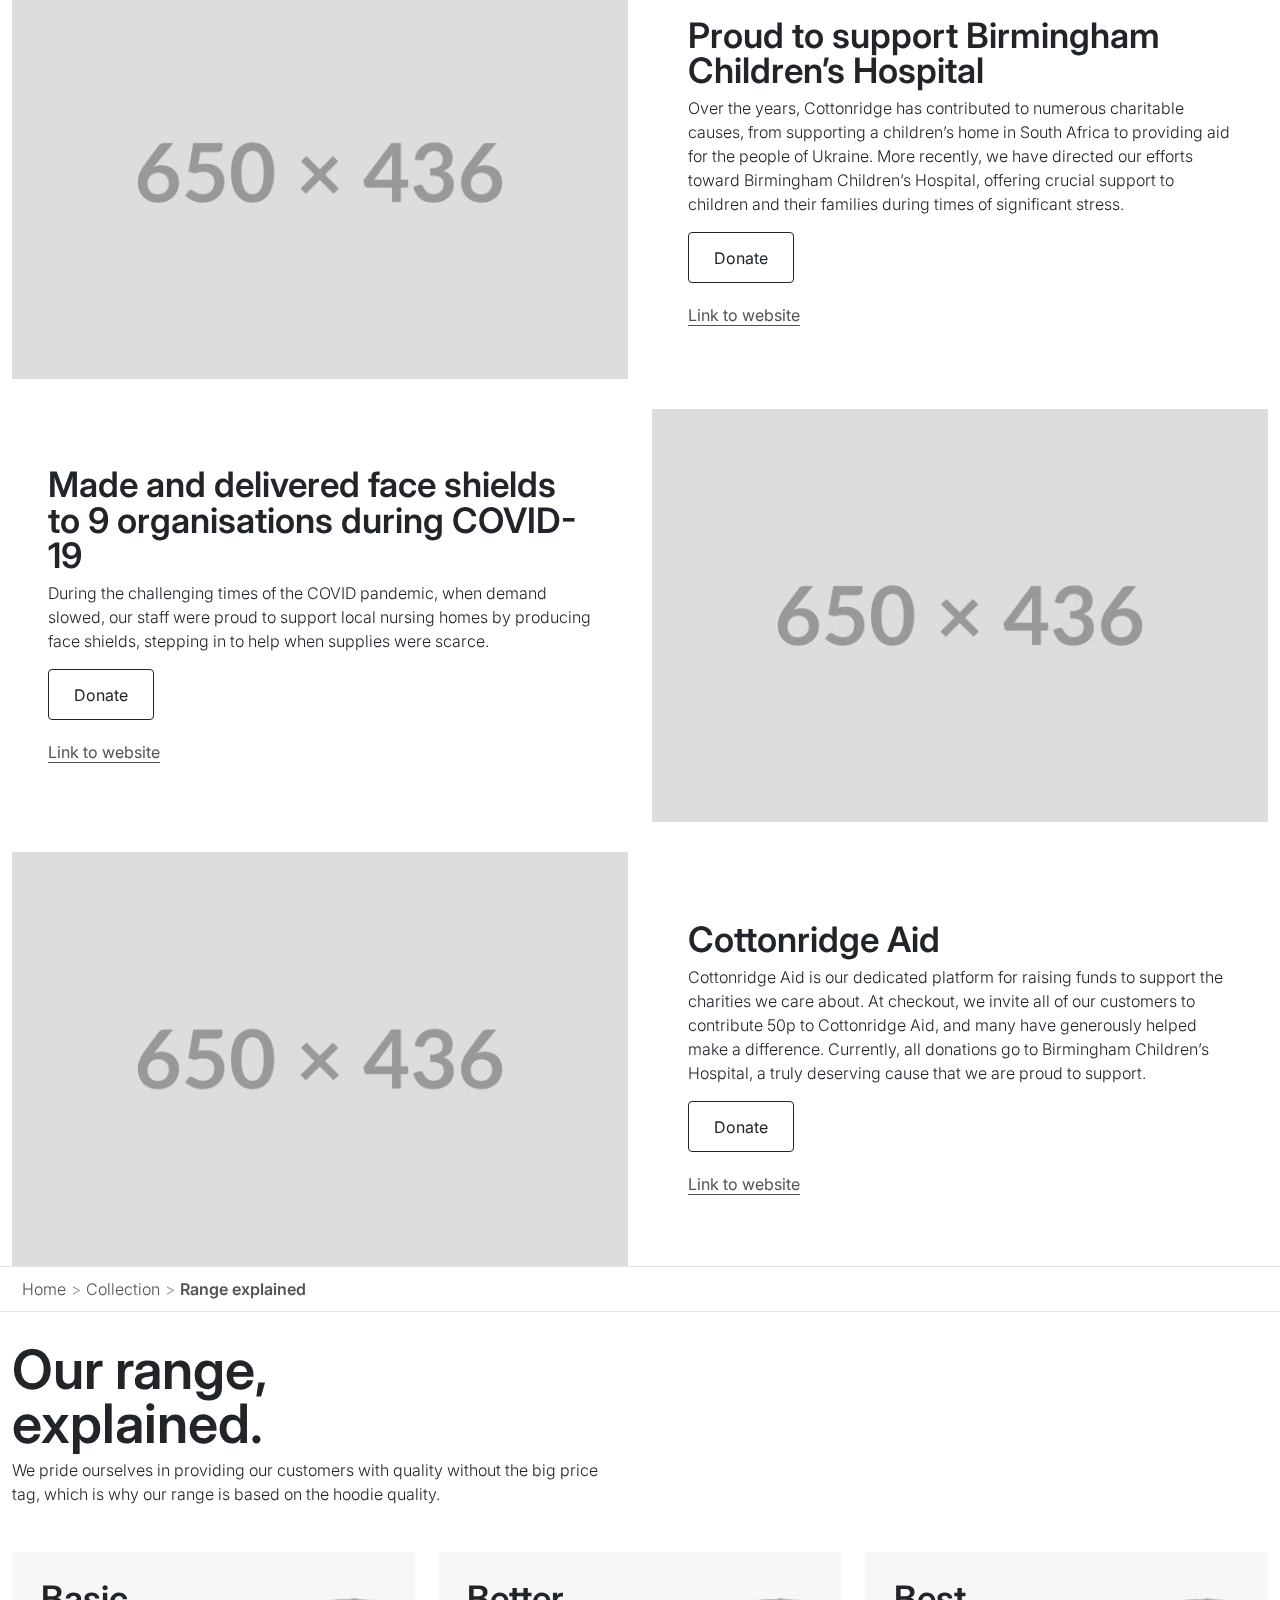
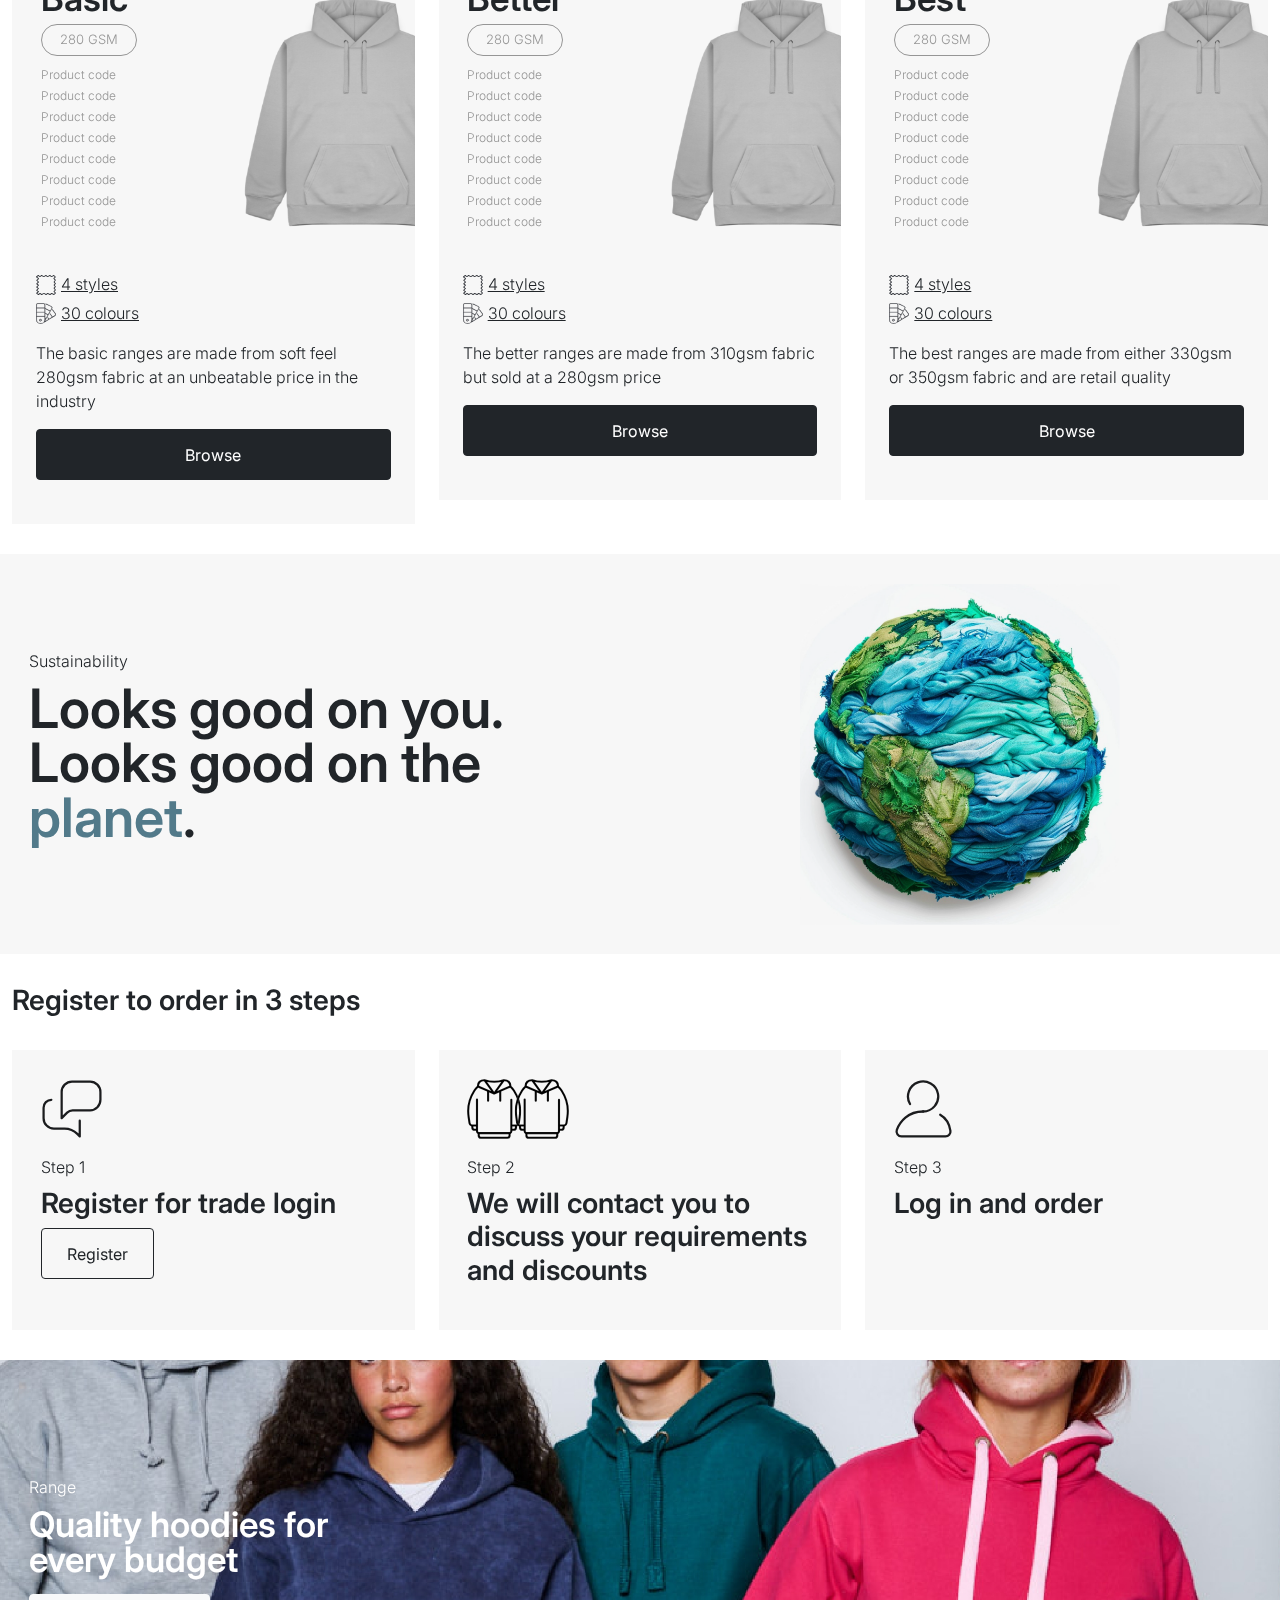
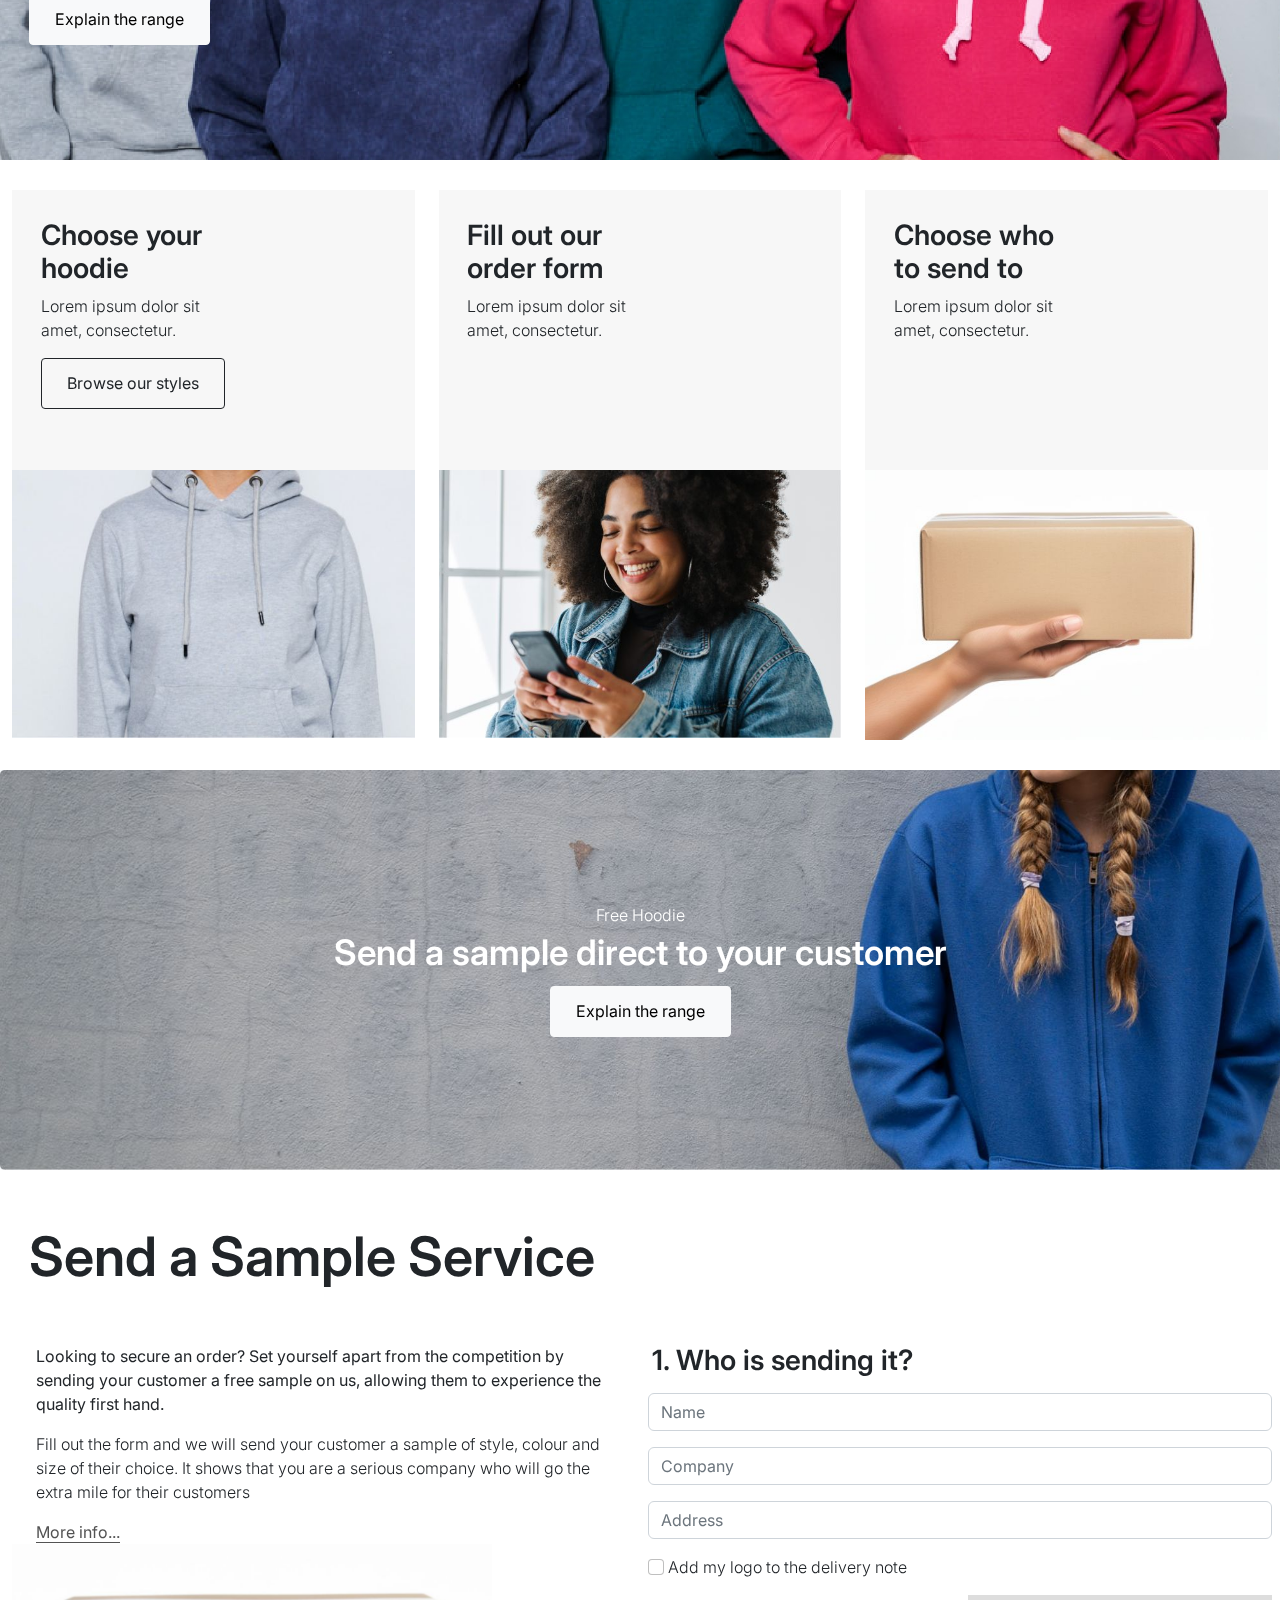
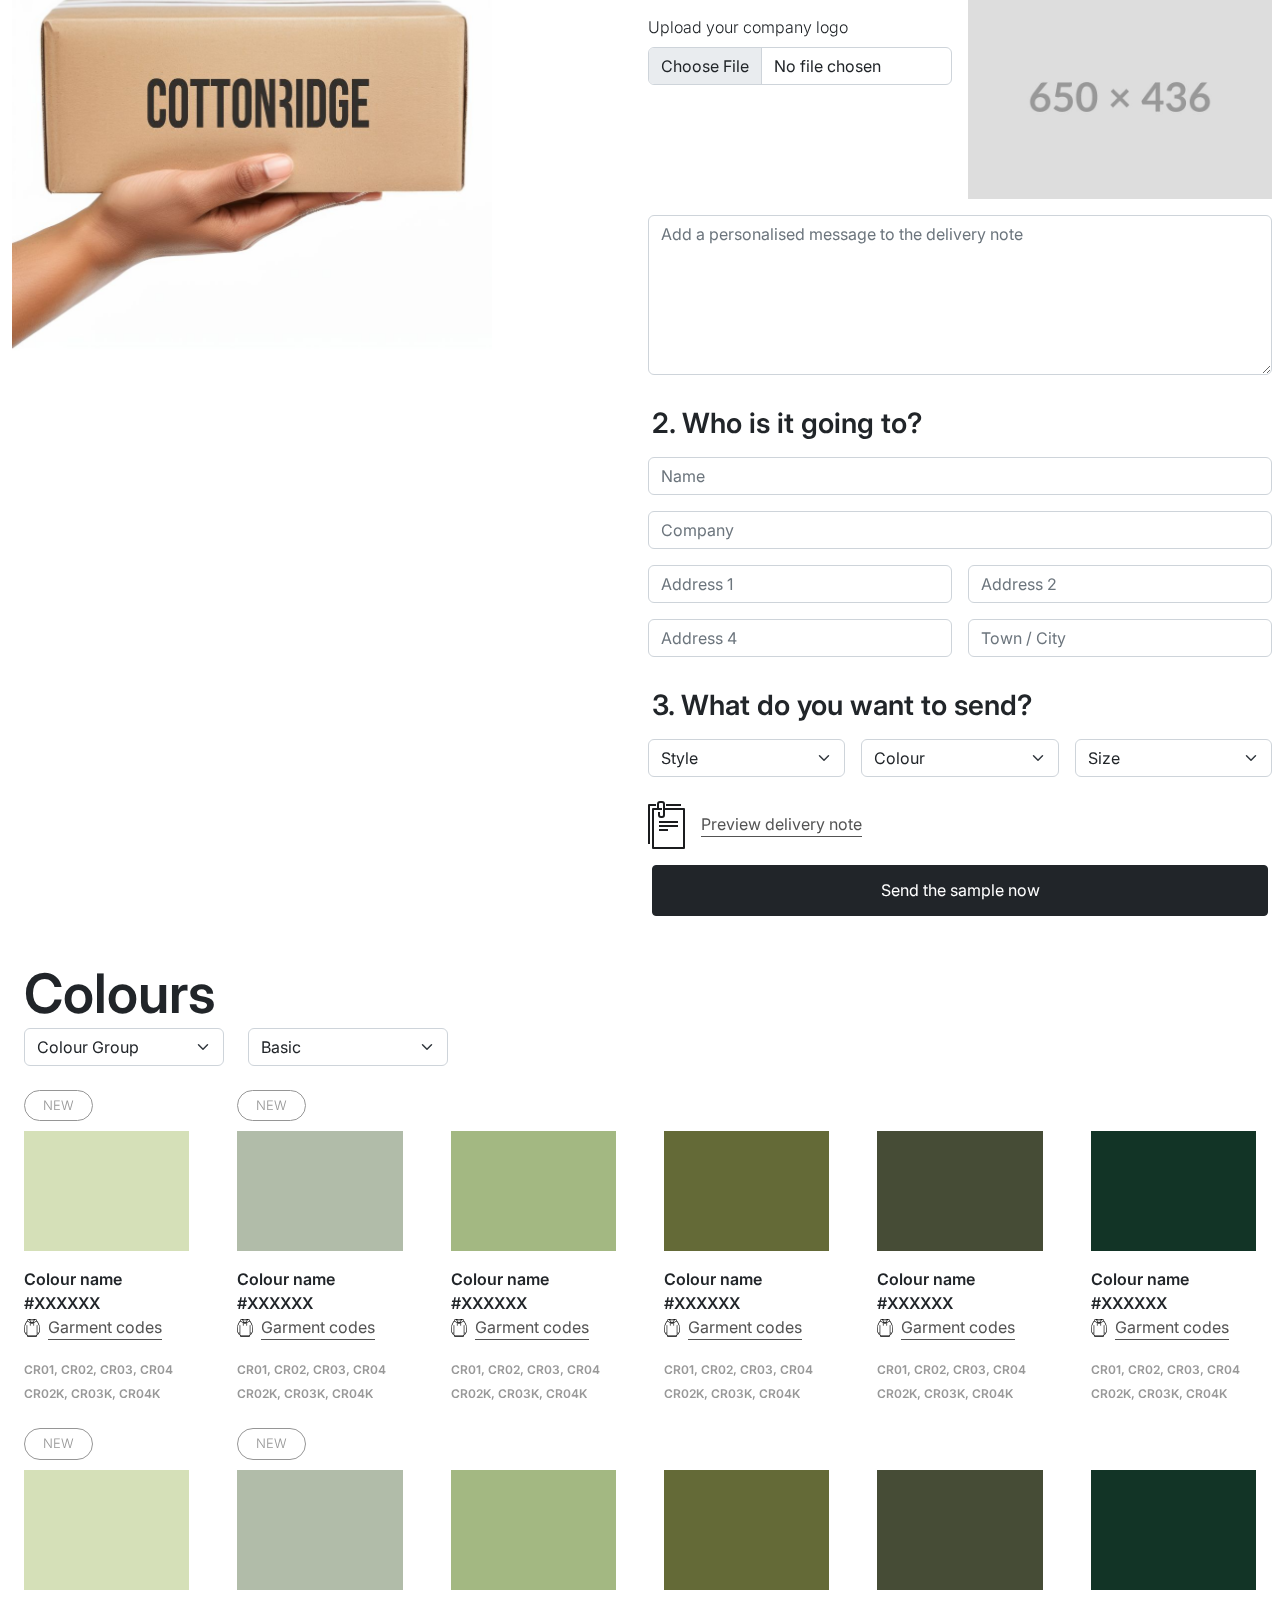
==== commit 3edfb0bd: "fml" ====
--- a/page-content-blocks-ks.html
+++ b/page-content-blocks-ks.html
@@ -189,7 +189,7 @@
         <div class="col-sm-12 col-md-6 col-lg-3">
           <div class="inner p-4 bg1 bg-tr bg-no-r bg-cover height-100 pr">
             <h2>Best</h2>
-            <div class="pill">280 GSM</div>
+            <div class="pill-outline">280 GSM</div>
             <p>Product code</p>
             <p>Product code</p>
             <p>Product code</p>
@@ -606,7 +606,7 @@
 
       <div class="col-sm-12 col-md-6 col-lg-4">
         <div class="inner bg-color-gray-1 ">
-          <div class="min-height-320px p-4 bg10 bg-tr bg-no-r bg-80-pc height-100">
+          <div class="min-height-320px p-4 bg10 bg-tr bg-no-r bg-60-pc height-100">
           <h2>Basic</h2>
             <div class="pill-outline">280 GSM</div>
             <p class="product-code">Product code</p>
@@ -631,7 +631,7 @@
 
       <div class="col-sm-12 col-md-6 col-lg-4">
         <div class="inner bg-color-gray-1 ">
-          <div class="min-height-320px p-4 bg10 bg-tr bg-no-r bg-80-pc height-100">
+          <div class="min-height-320px p-4 bg10 bg-tr bg-no-r bg-60-pc height-100">
           <h2>Better</h2>
             <div class="pill-outline">280 GSM</div>
             <p class="product-code">Product code</p>
@@ -656,7 +656,7 @@
 
       <div class="col-sm-12 col-md-6 col-lg-4">
         <div class="inner bg-color-gray-1 ">
-          <div class="min-height-320px p-4 bg10 bg-tr bg-no-r bg-80-pc height-100">
+          <div class="min-height-320px p-4 bg10 bg-tr bg-no-r bg-60-pc height-100">
           <h2>Best</h2>
             <div class="pill-outline">280 GSM</div>
             <p class="product-code">Product code</p>
--- a/assets/styles.css
+++ b/assets/styles.css
@@ -545,7 +545,7 @@
 
 /*bg asset classes*/
 .bg-80-pc {
-  background-size: 60%;
+  background-size: 80%;
 }
 
 .bg-70-pc {
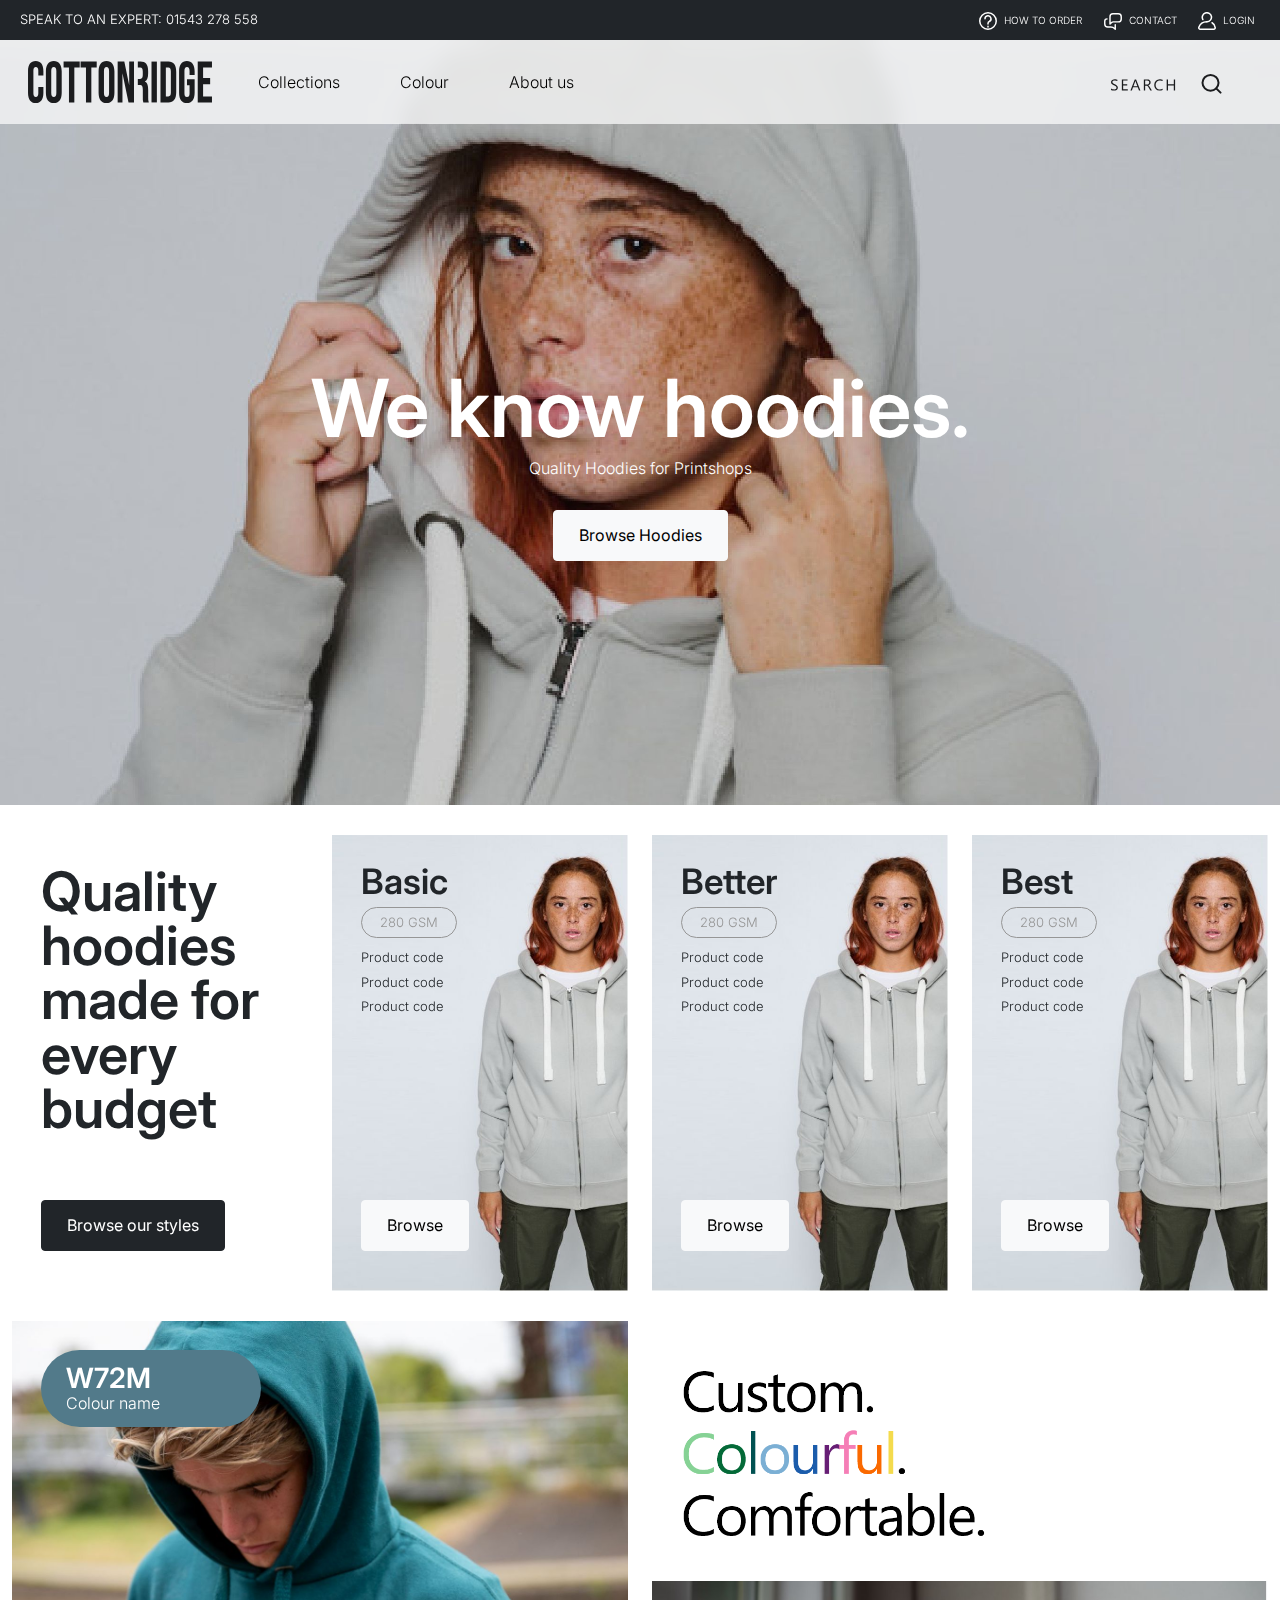
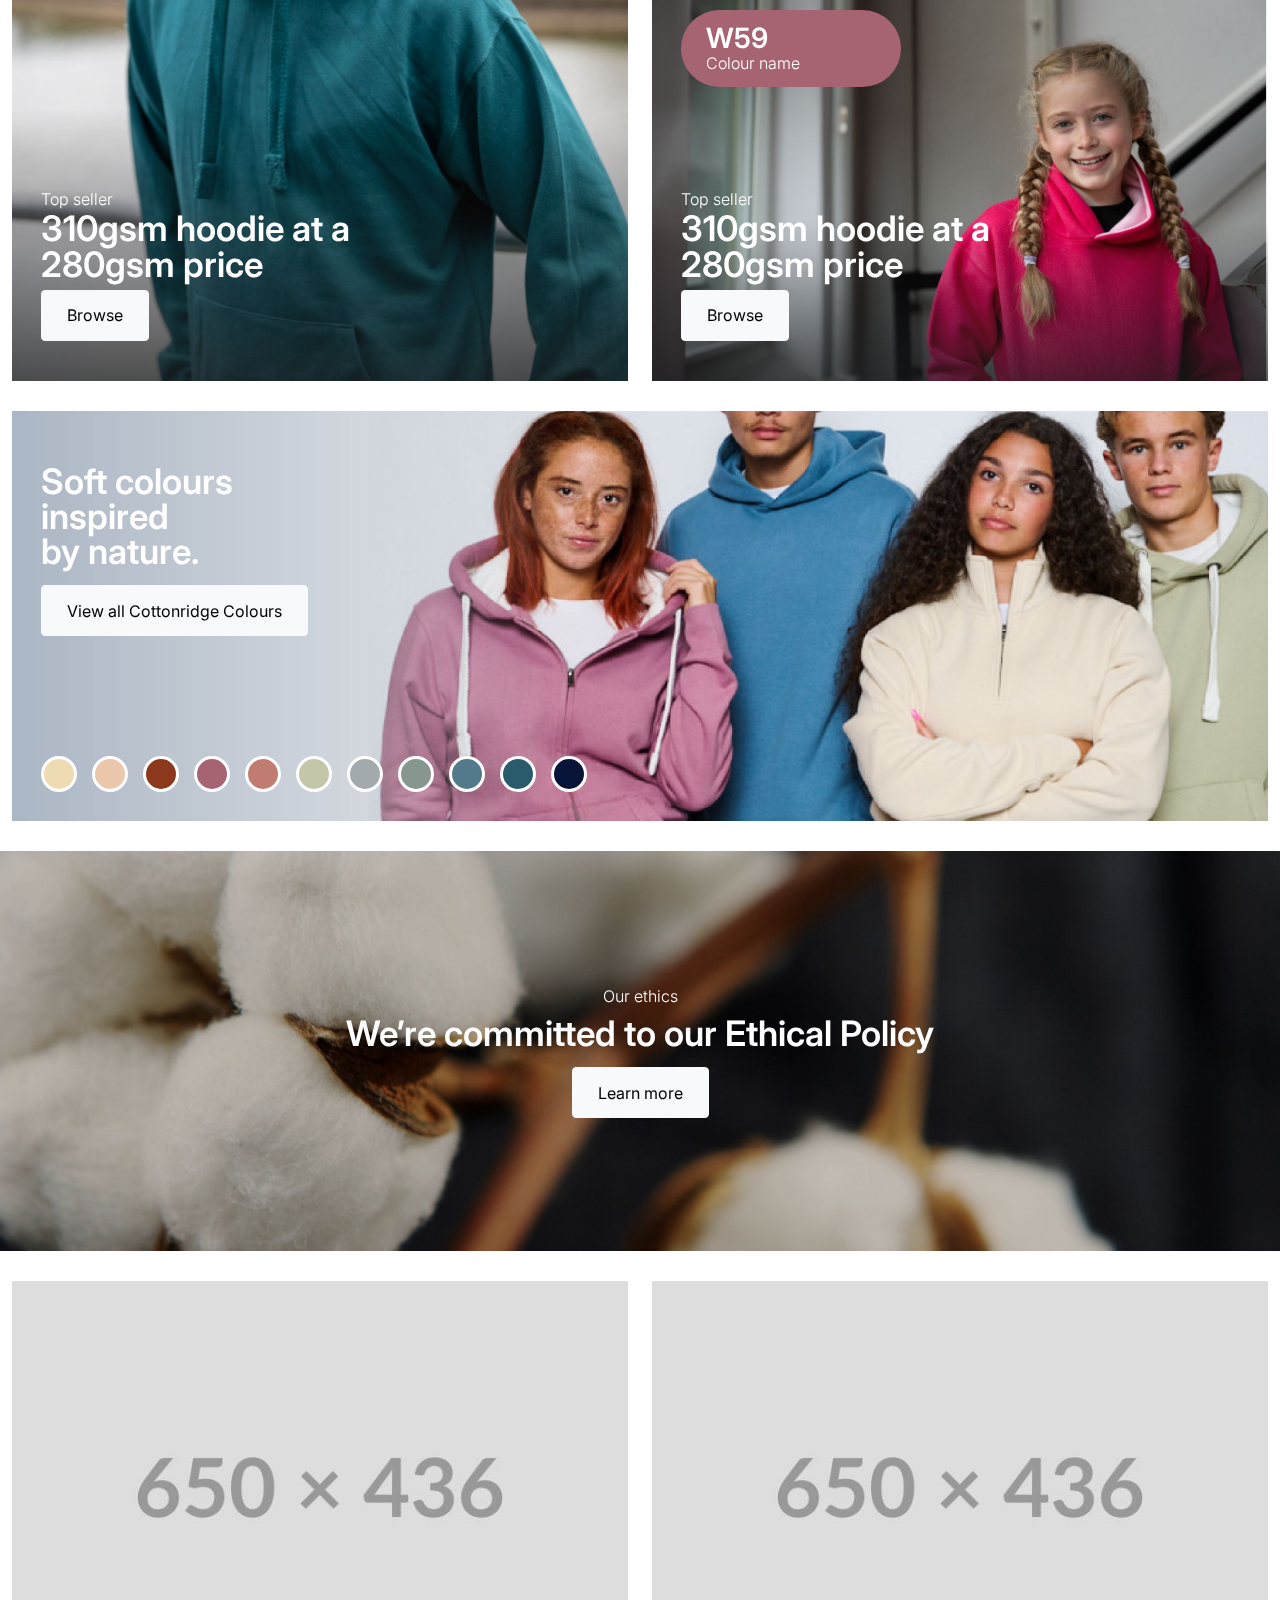
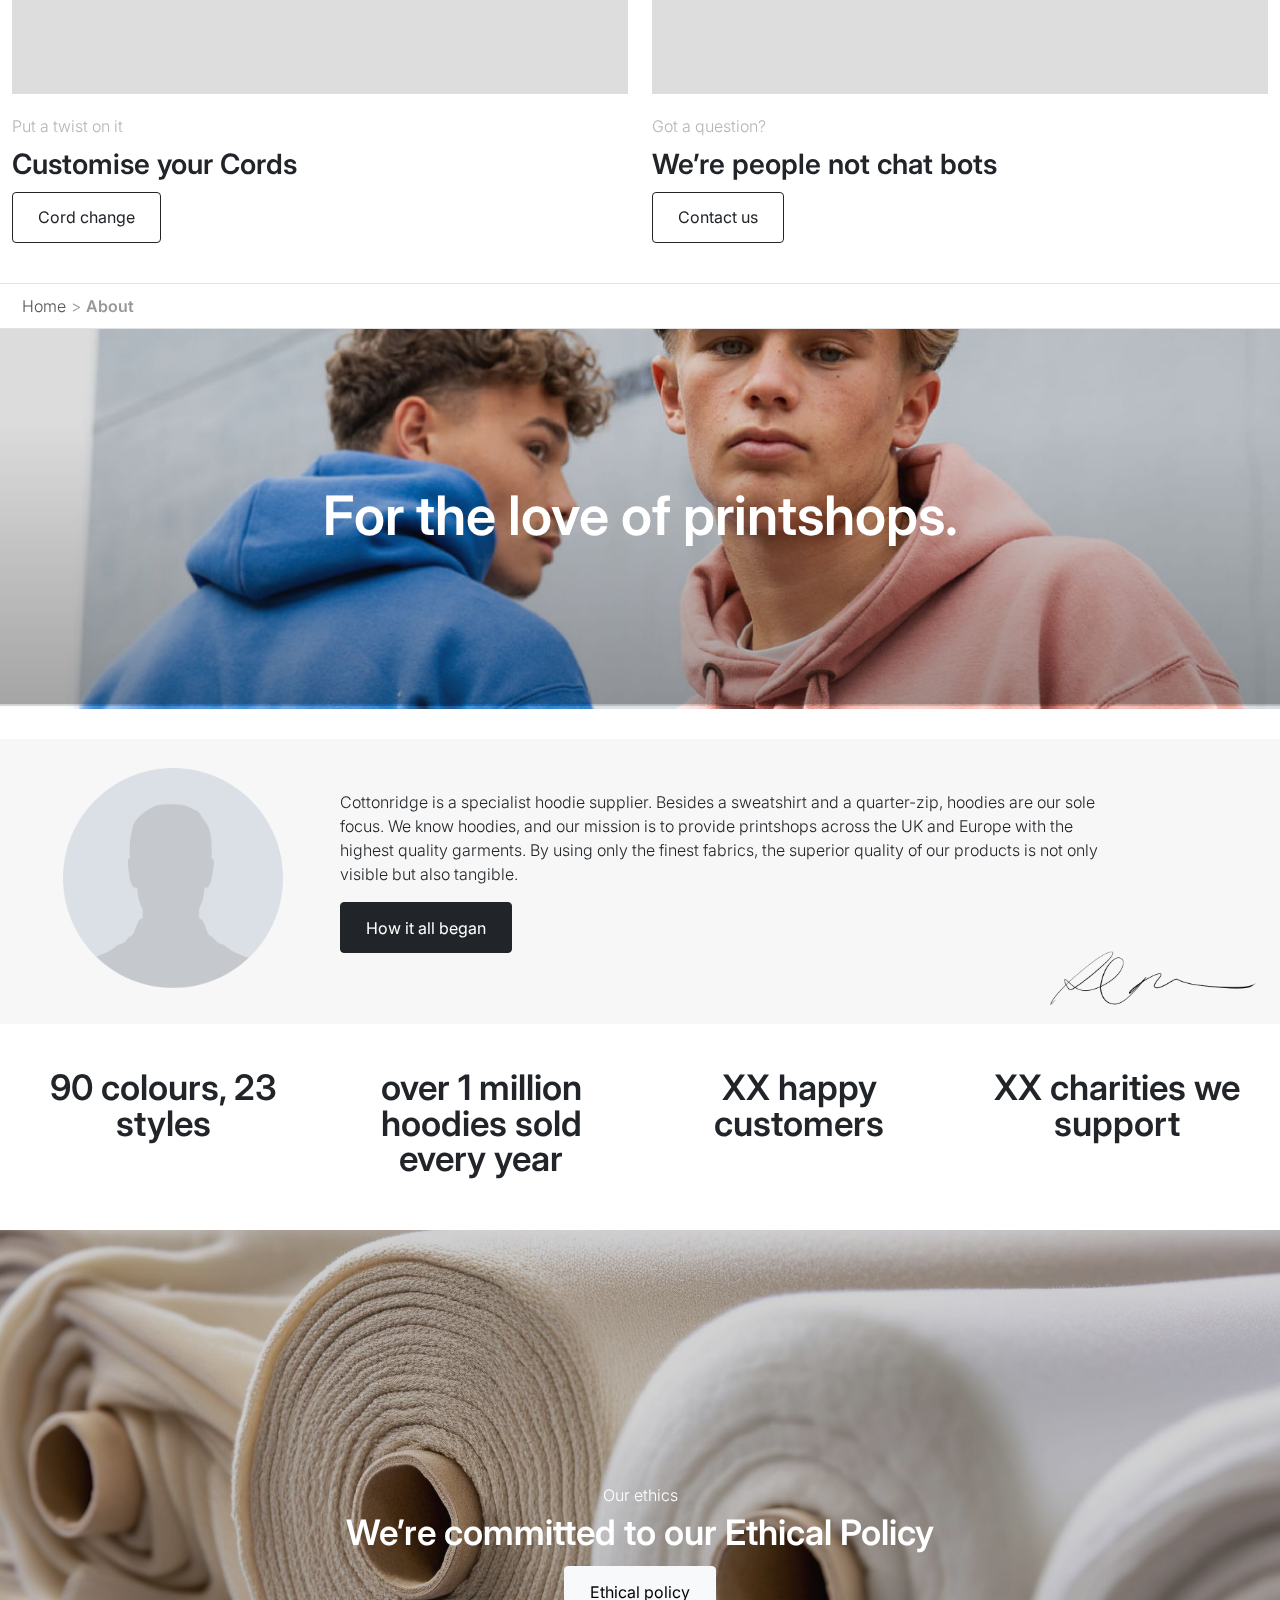
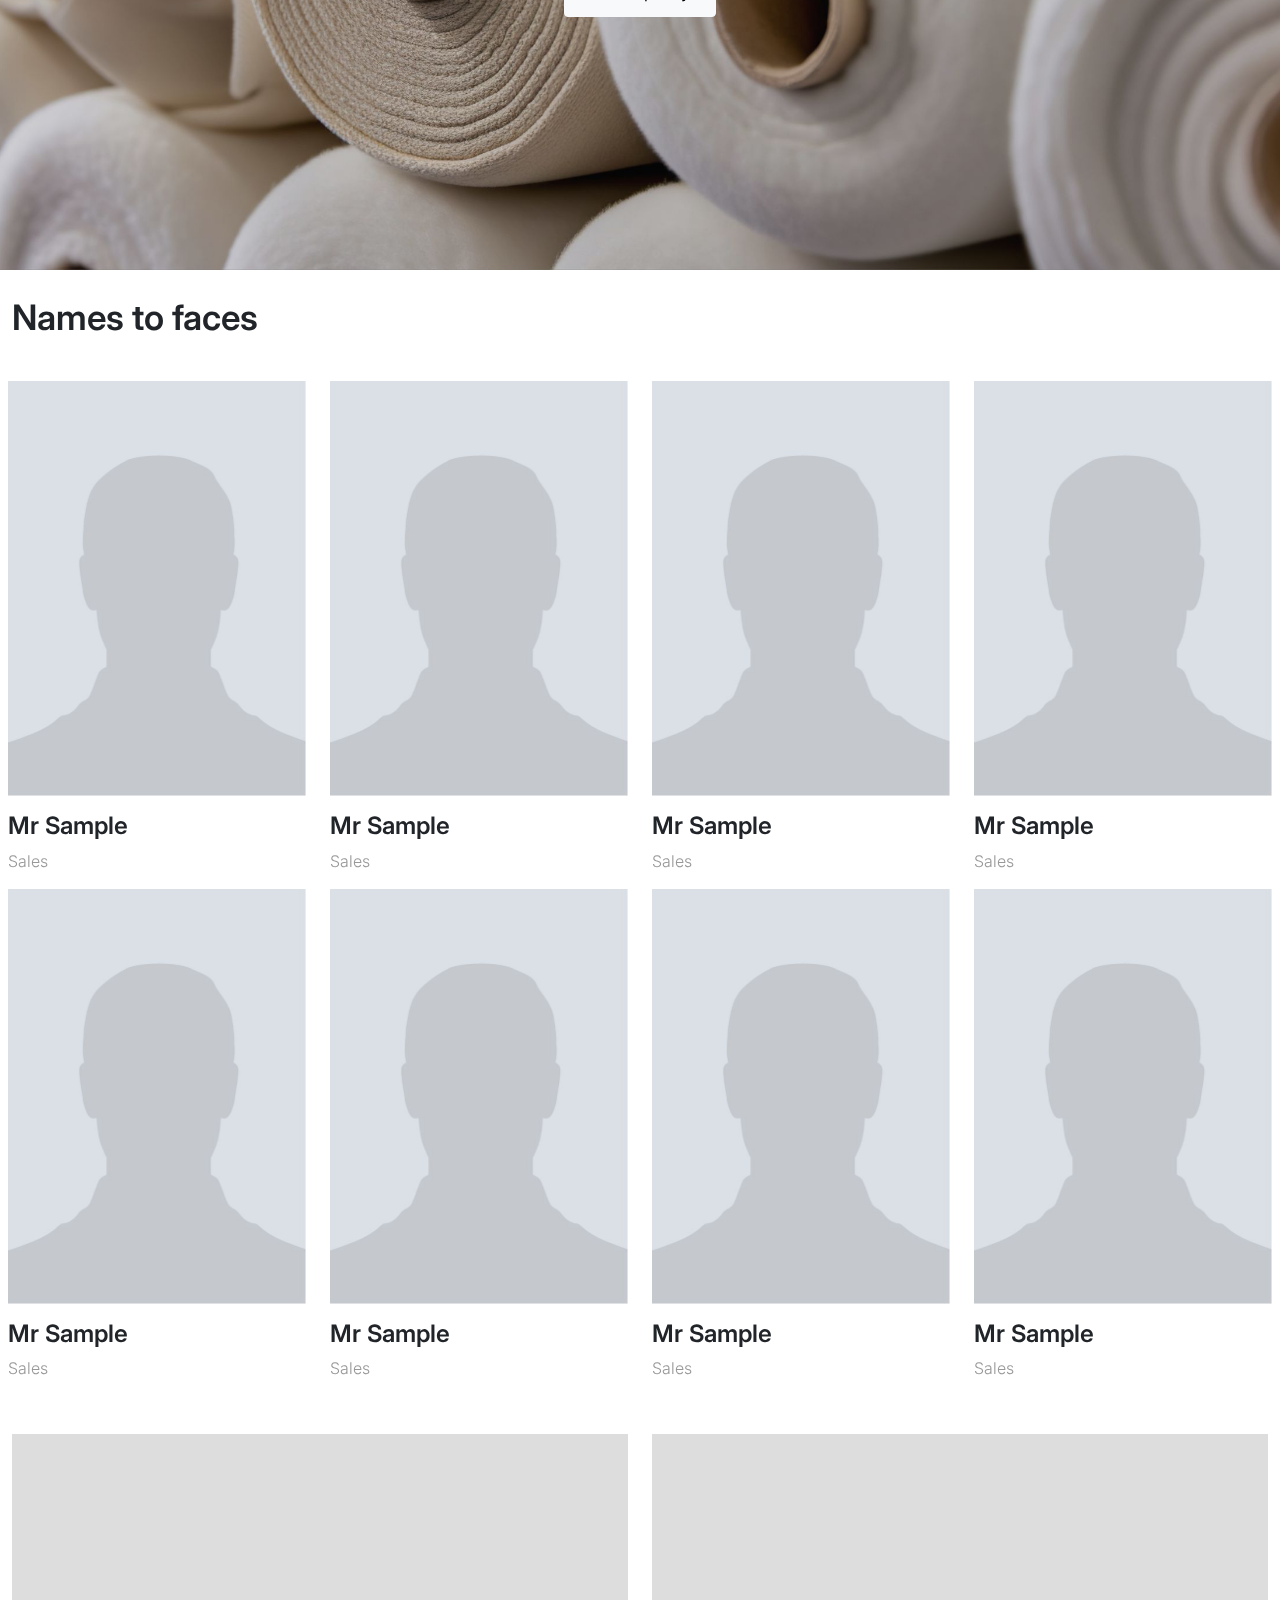
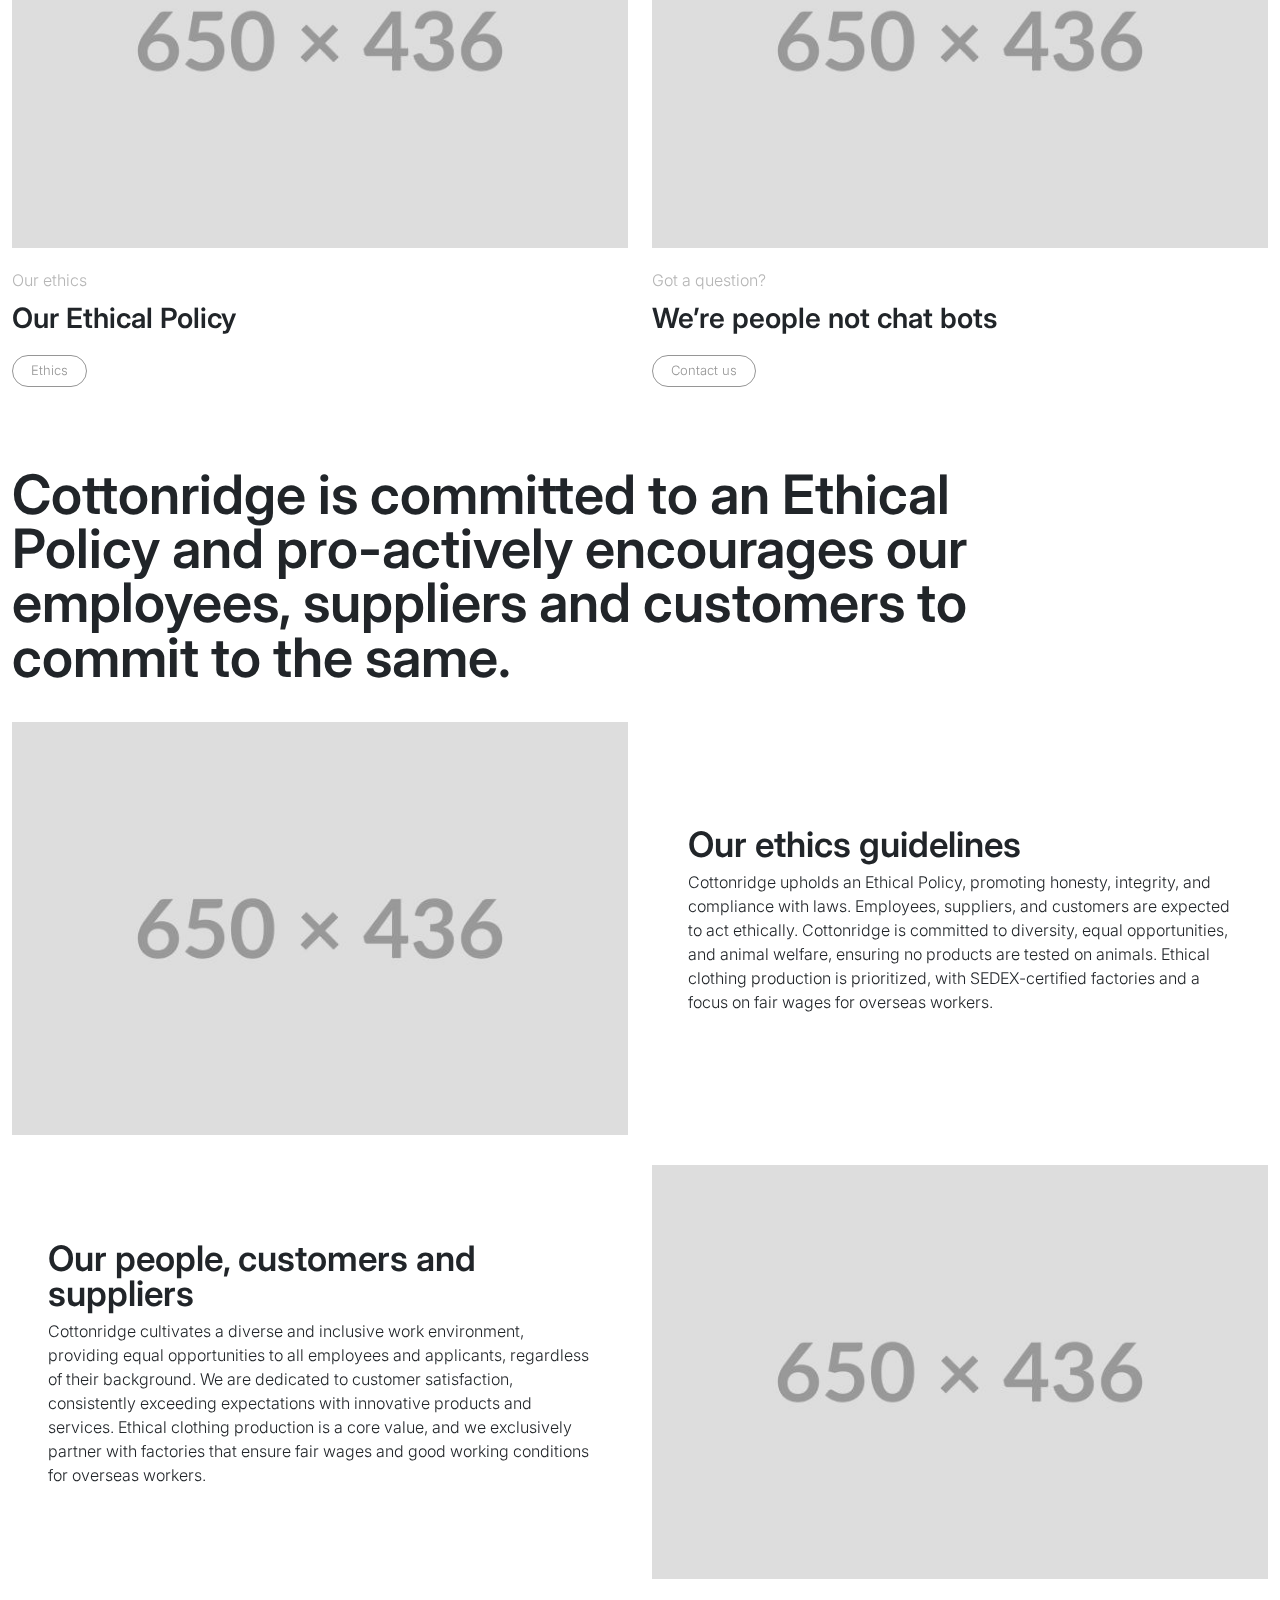
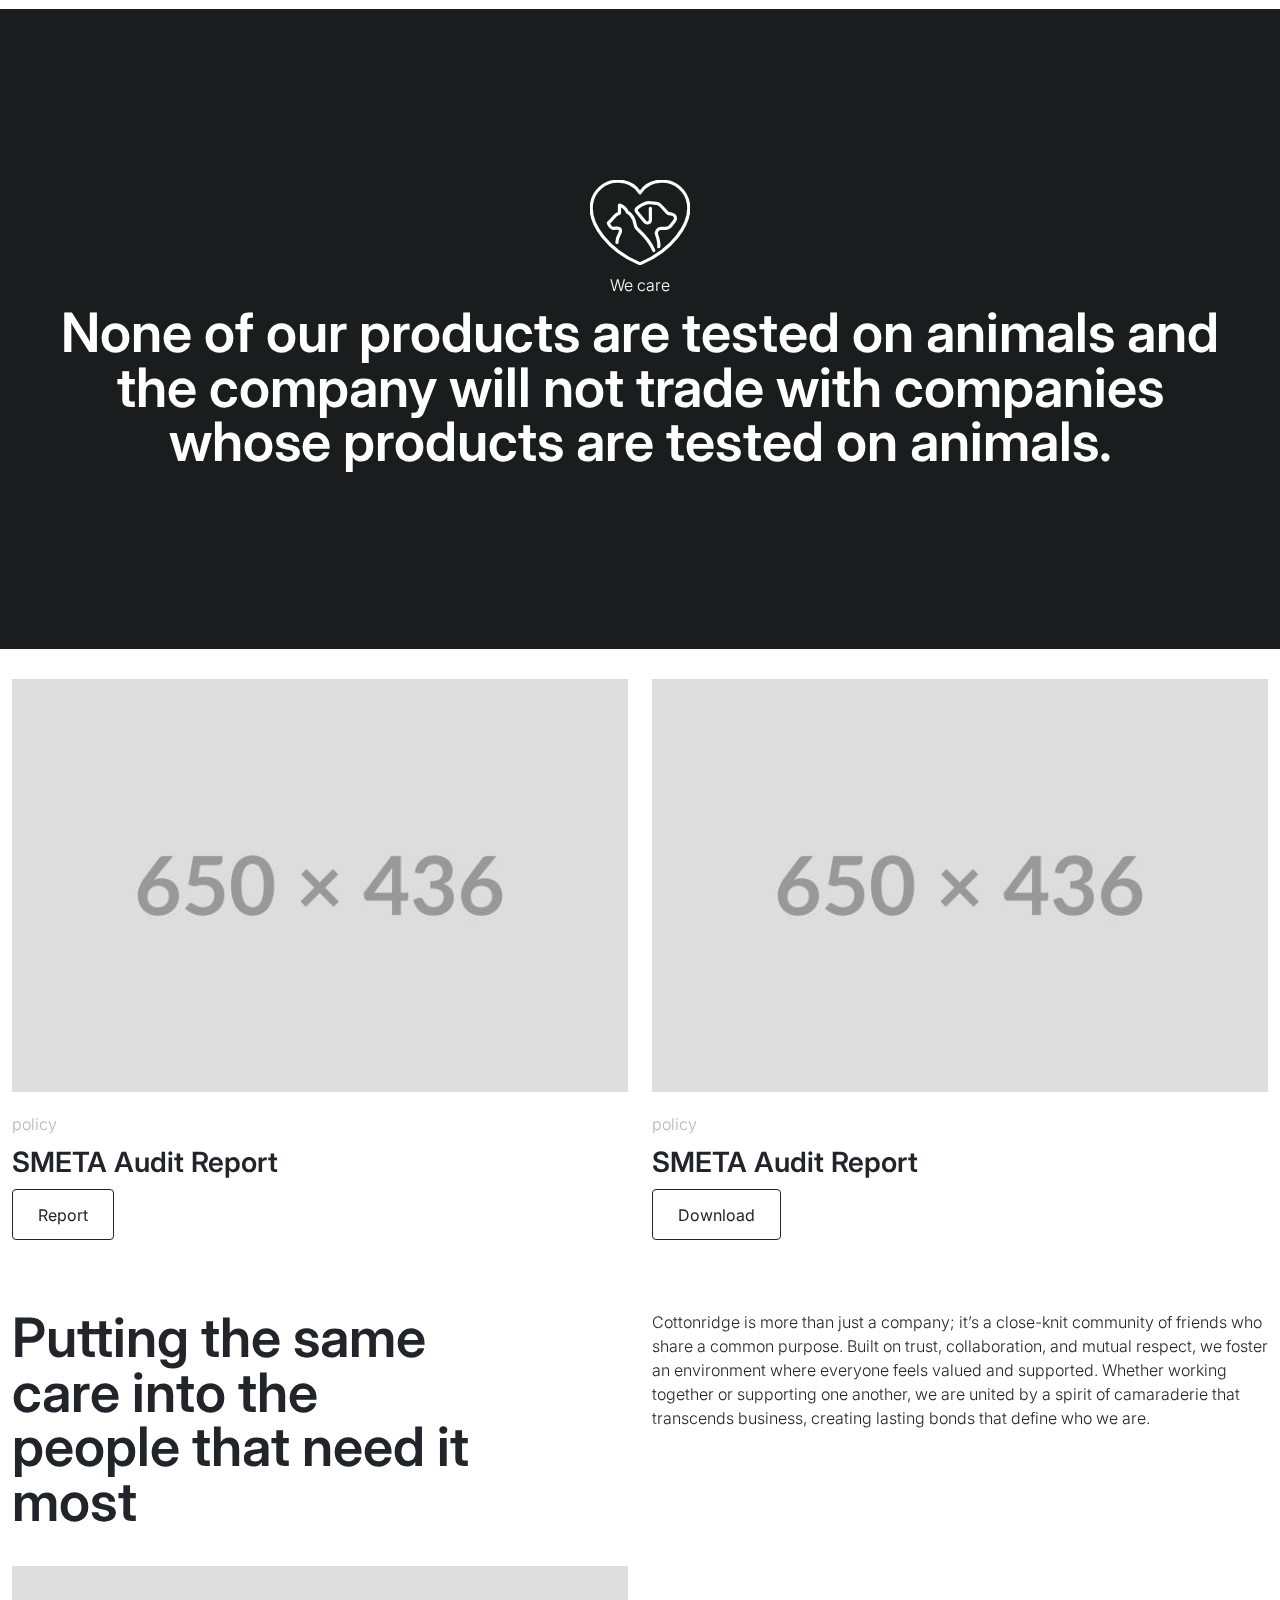
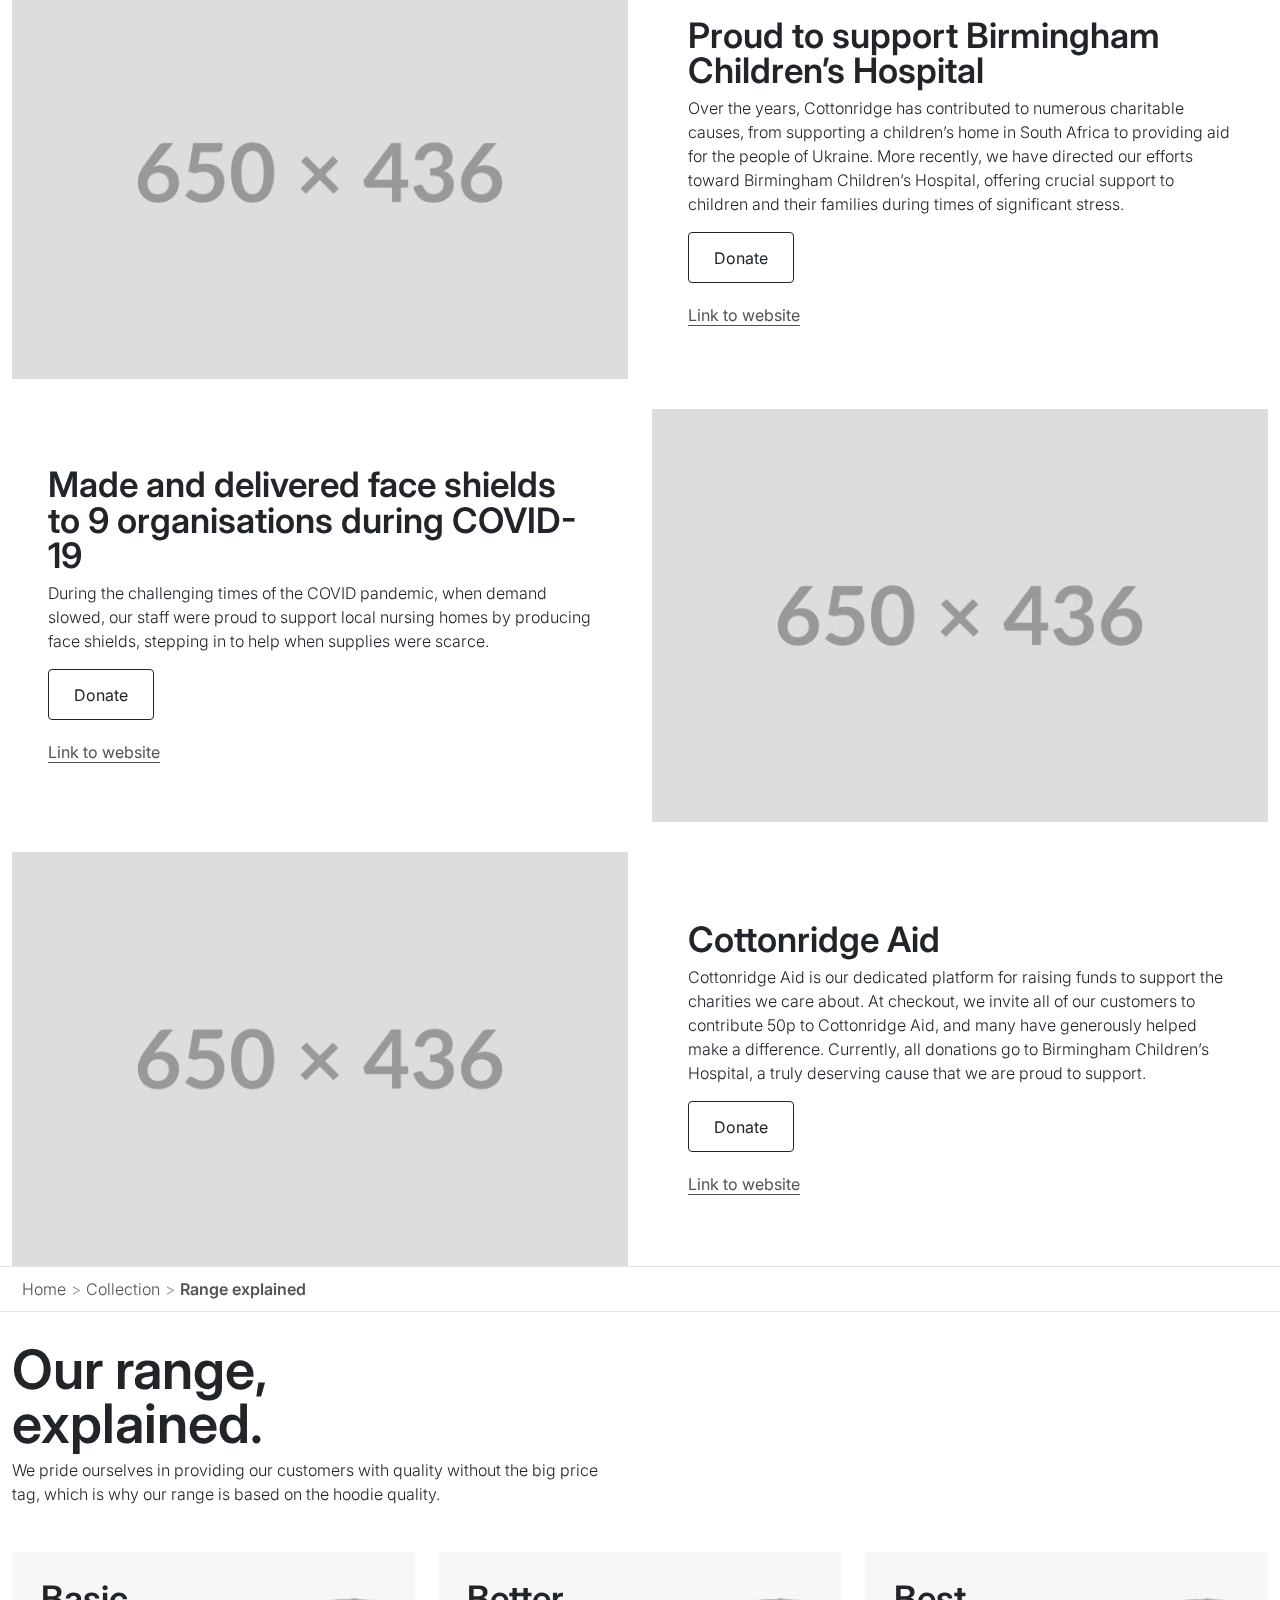
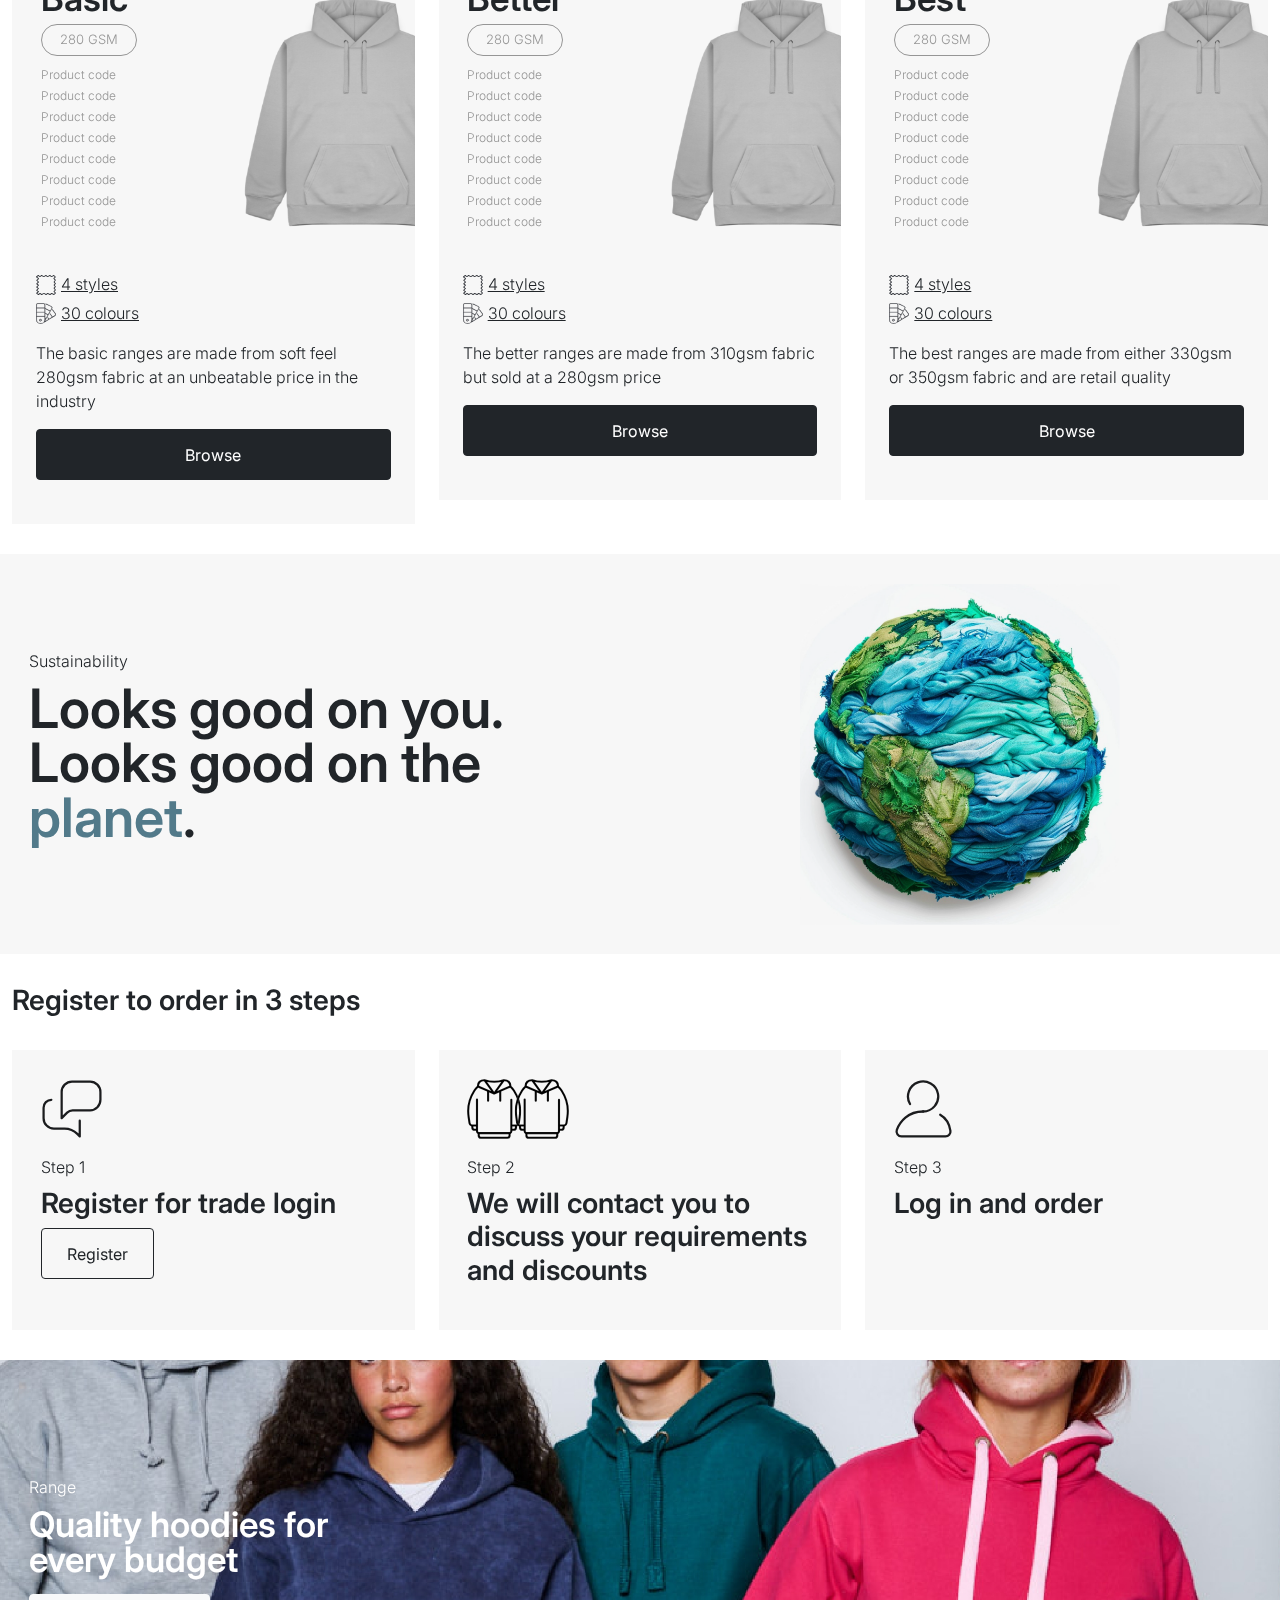
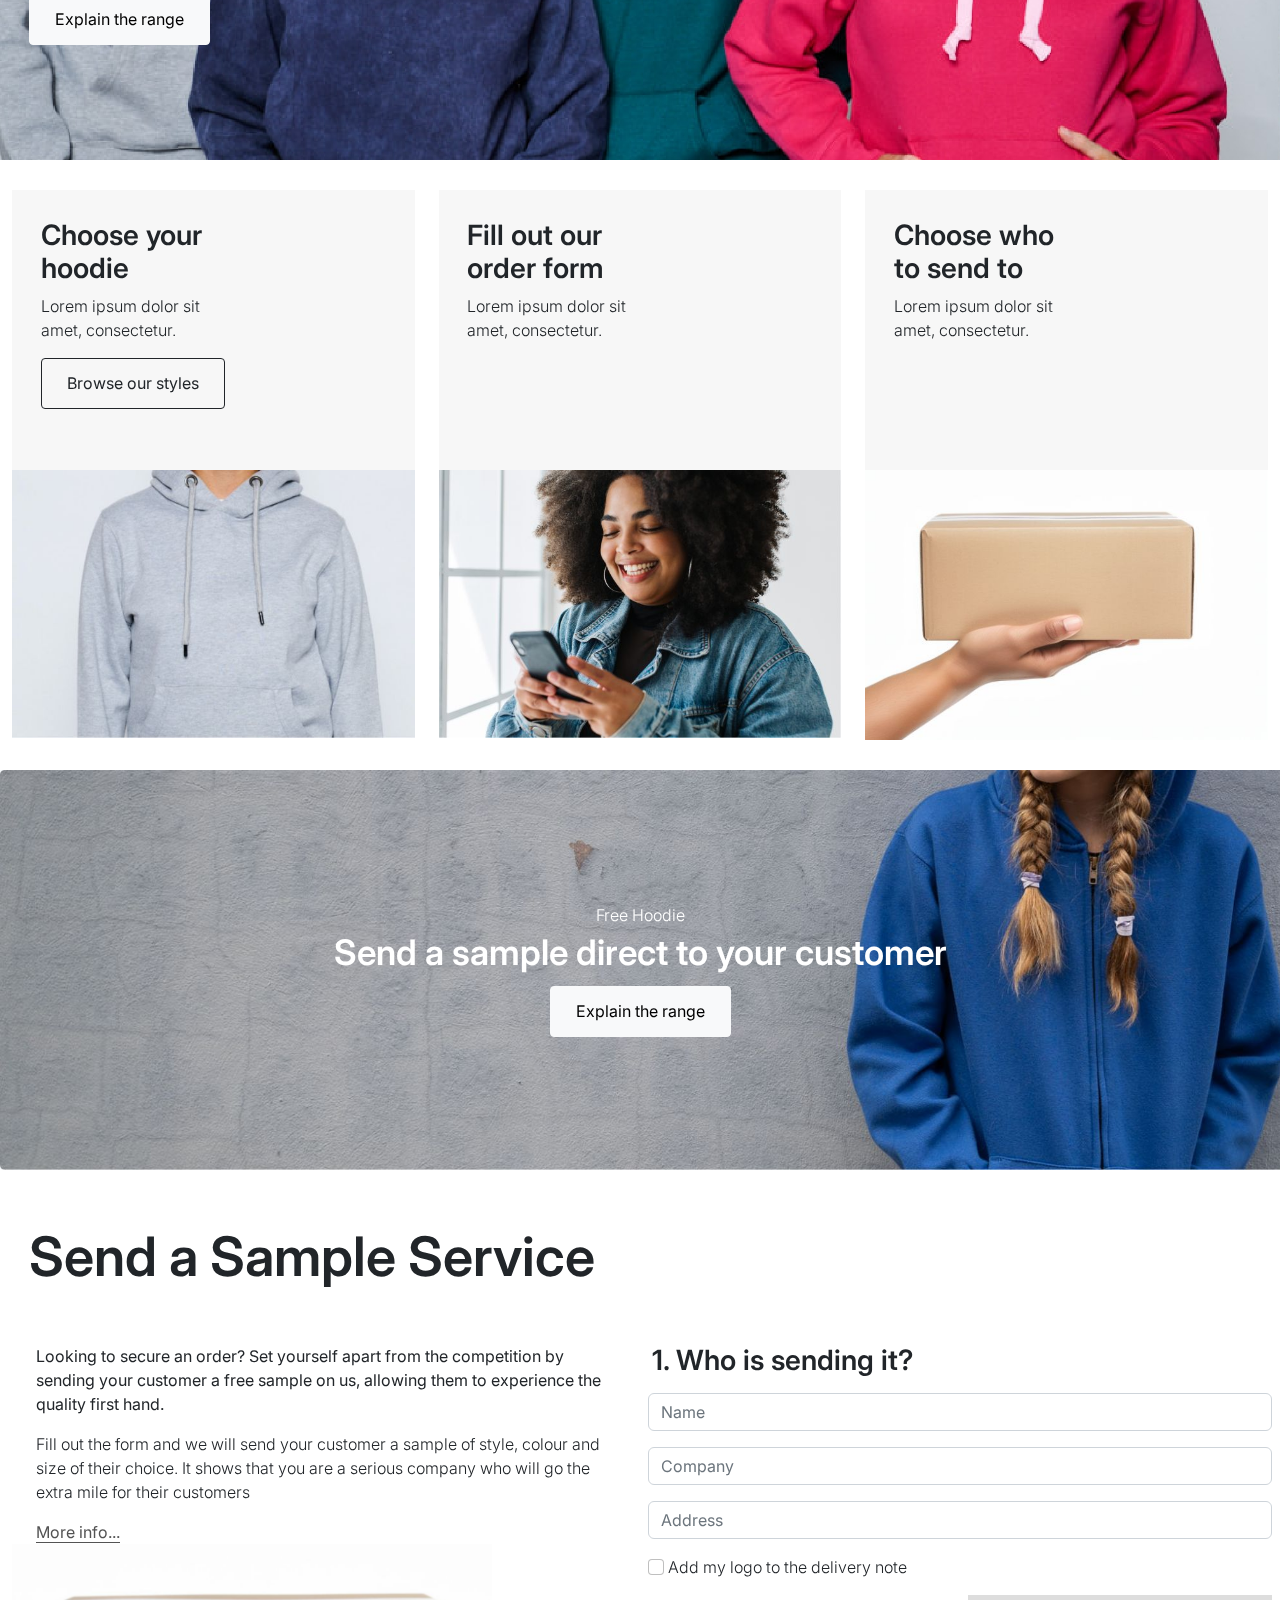
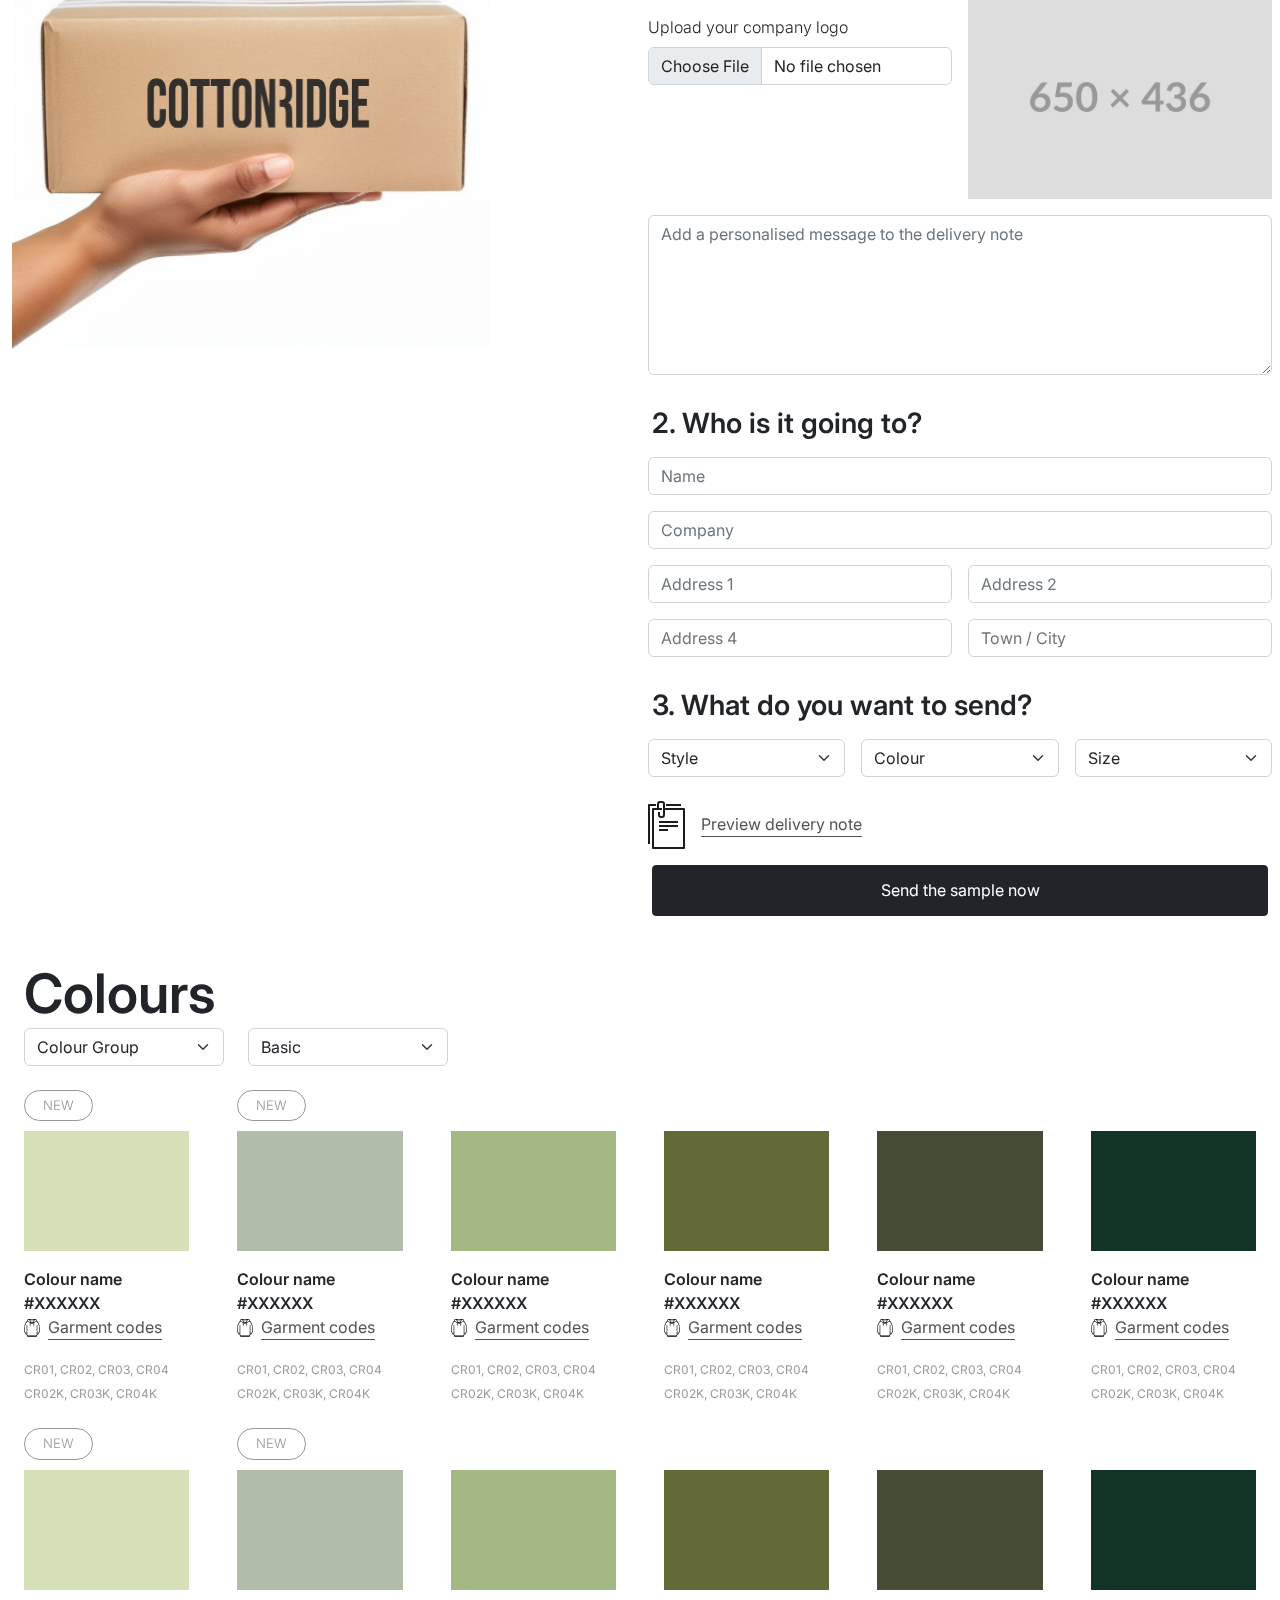
==== commit 13a3fc26: "product gallery and hot spot features added" ====
--- a/page-content-blocks-ks.html
+++ b/page-content-blocks-ks.html
@@ -1433,5 +1433,18 @@
   <!-- custom js -->
   <script src="assets/app-dist.js"></script>
 
+  <script>
+  document.querySelector('.link-more').addEventListener('click', function() {
+      const moreContent = document.querySelector('.more');
+      if (moreContent.style.display === 'none') {
+          moreContent.style.display = 'block';
+          this.textContent = 'Less info...';
+      } else {
+          moreContent.style.display = 'none';
+          this.textContent = 'More info...';
+      }
+  });
+</script>
+
 </body>
 </html>
--- a/assets/styles.css
+++ b/assets/styles.css
@@ -1,6 +1,8 @@
 /*css variables*/
 html {
   --bs-btn-active-bg: #000;
+  --bs-accordion-btn-focus-border-color: #ccc !important;
+  --bs-accordion-btn-focus-box-shadow: 0 0 0 0.25rem rgba(0, 0, 0, 0.25);
 }
 
 /*top level*/
@@ -33,6 +35,7 @@
 
 .small, small {
   font-size: 0.75em;
+  font-weight: 400 !important;
 }
 
 img {
@@ -41,6 +44,10 @@
   height: auto;
 }
 
+hr {
+  border-top: 1px solid #E2E2E2 !important;
+}
+
 /*BS5 over rides*/
 .btn {
   border-radius: 4px;
@@ -77,7 +84,7 @@
   line-height: 1 !important;
 }
 
-h3, h4, h5, small {
+h3, h4, h5 {
   font-weight: 600 !important;
   line-height: 1.2 !important;
 }
@@ -100,20 +107,6 @@
   display: none;
 }
 
-/* Override Bootstrap Tooltip background and text color */
-.tooltip-inner {
-  font-weight: bold;
-  padding: 10px 20px;
-  background-color: white !important; /* Set the background to white */
-  color: black !important; /* Set the text color to black */
-  font-size: 13px; /* You can adjust the font size if needed */
-  border-radius: 4px; /* Optional: Add rounded corners if desired */
-}
-
-.bs-tooltip-auto[data-popper-placement^=top] .tooltip-arrow::before {
-  border-top-color: #fff !important;
-}
-
 /*custom helpers*/
 .light-content h1, .light-content h2, .light-content h3, .light-content h4, .light-content h5, .light-content p, .light-content li {
   color: #fff;
@@ -151,6 +144,14 @@
 
 .mt-60px {
   margin-top: 60px;
+}
+
+.mt-70px {
+  margin-top: 70px;
+}
+
+.mt-80px {
+  margin-top: 80px;
 }
 
 .mb-10px {
@@ -460,16 +461,22 @@
   padding-right: 25px;
 }
 
+.border-bottom {
+  border-bottom: 1px solid #E2E2E2;
+}
+
 /* Custom CSS to style dropdown like a select input */
 .dropdown-toggle-select {
   display: block;
   width: 100%;
+  min-width: 190px;
   padding: 0.375rem 2.25rem 0.375rem 0.75rem !important;
   -moz-padding-start: calc(0.75rem - 3px);
   font-size: 1rem;
   font-weight: 400;
   line-height: 1.5;
-  color: #212529;
+  color: #000;
+  text-align: left;
   background-color: #fff;
   background-image: url(/assets/images/ico-select.svg);
   background-repeat: no-repeat;
@@ -504,6 +511,7 @@
 
 .col-product-index-filters select, .col-product-index-filters .dropdown-toggle-select {
   max-height: 37px !important;
+  max-width: 190px;
 }
 
 /* Ensure dropdown width is full like a select input */
@@ -638,7 +646,7 @@
   margin-bottom: 3px;
 }
 
-/*list icons*/
+/*icons*/
 li.icon {
   padding-left: 25px;
   margin-bottom: 5px;
@@ -652,6 +660,10 @@
 li.icon-colours {
   background: url(/assets/images/ico-colours.svg) no-repeat center left;
   background-size: 20px;
+}
+
+.icon-i {
+  max-width: 16px;
 }
 
 /*content blocks*/
@@ -805,6 +817,205 @@
   visibility: visible;
 }
 
+/*product index*/
+.tag {
+  visibility: hidden;
+}
+
+.has-tag {
+  visibility: visible;
+}
+
+.colour {
+  display: block;
+  height: 20px;
+  width: 20px;
+  border-radius: 50%;
+  border: 2px solid #fff;
+}
+@media (min-width: 992px) {
+  .colour {
+    height: 28px;
+    width: 28px;
+  }
+}
+
+.colour.selected {
+  border-color: #1B1C1E;
+}
+
+.colour.light {
+  border-color: #eee;
+  border-width: 1px;
+  height: 18px;
+  width: 18px;
+}
+@media (min-width: 992px) {
+  .colour.light {
+    height: 26px;
+    width: 26px;
+  }
+}
+
+/*product single*/
+/*swiper*/
+.swiper-slide {
+  overflow: hidden;
+}
+
+/*main image*/
+.swiper-2 {
+  width: 100%;
+  max-width: 560px;
+}
+
+/*thumbnail nav*/
+.swiper-1 {
+  max-height: 495px;
+}
+.swiper-1 .swiper-slide {
+  opacity: 0.2;
+  transition: all 0.7s;
+  -moz-transition: all 0.7s;
+  -webkit-transition: all 0.7s;
+  -o-transition: all 0.7s;
+}
+.swiper-1 .swiper-slide-thumb-active {
+  opacity: 1;
+}
+
+.swiper-products-thumbs .swiper-slide {
+  max-width: 150px;
+  margin-bottom: 20px !important;
+}
+
+.swiper-products {
+  margin-left: initial !important;
+}
+
+.col-prod-thumbnails img {
+  max-width: 64%;
+  margin-bottom: 20px;
+}
+
+.row-product-single-colors {
+  max-width: 250px;
+}
+
+.swiper-button-next, .swiper-button-prev {
+  color: #000;
+}
+
+.ico-zoom {
+  margin-top: 20px;
+  max-width: 20px;
+}
+
+/*accordions*/
+.accordion-item {
+  border-left: 0 !important;
+  border-right: 0 !important;
+}
+
+.accordion-button {
+  padding: 20px 15px 20px 15px !important;
+  border-radius: 0 !important;
+  background: transparent !important;
+  color: #000 !important;
+}
+
+.accordion-button {
+  color: #000 !important;
+}
+
+.accordion-item:first-of-type {
+  border-top-left-radius: 0;
+  border-top-right-radius: 0;
+}
+
+/*hot spot*/
+.hs-image-wrapper {
+  position: relative;
+  width: 100%;
+}
+
+.infobox {
+  display: none;
+}
+@media (max-width: 767px) {
+  .infobox {
+    display: block !important;
+  }
+}
+
+.hotspot.active {
+  background: url(/assets/images/hotspot-active.svg) no-repeat center center;
+  background-size: contain;
+}
+
+.hotspot {
+  width: 48px;
+  height: 48px;
+  display: block;
+  background: url(/assets/images/hotspot.svg) no-repeat center center;
+  background-size: contain;
+  position: absolute;
+}
+.hotspot:hover {
+  cursor: pointer;
+}
+@media (max-width: 767px) {
+  .hotspot {
+    display: none;
+  }
+}
+
+.infobox {
+  border: 1px solid #000;
+  width: 100%;
+}
+@media (min-width: 768px) {
+  .infobox {
+    position: absolute;
+    top: 20px;
+    right: 20px;
+    max-width: 320px;
+  }
+}
+
+.infobox.active {
+  display: block;
+}
+
+/*tooltip themes*/
+.tooltip-black {
+  /* Override Bootstrap Tooltip background and text color */
+}
+.tooltip-black .tooltip-inner {
+  font-weight: bold;
+  padding: 10px 20px;
+  background-color: #000 !important; /* Set the background to white */
+  color: #fff !important; /* Set the text color to black */
+  font-size: 13px; /* You can adjust the font size if needed */
+  border-radius: 4px; /* Optional: Add rounded corners if desired */
+}
+.tooltip-black .tooltip-arrow::before {
+  border-top-color: #000 !important;
+}
+
+/* Override Bootstrap Tooltip background and text color */
+.tooltip-white .tooltip-inner {
+  font-weight: bold;
+  padding: 10px 20px;
+  background-color: white !important; /* Set the background to white */
+  color: black !important; /* Set the text color to black */
+  font-size: 13px; /* You can adjust the font size if needed */
+  border-radius: 4px; /* Optional: Add rounded corners if desired */
+}
+.tooltip-white .tooltip-arrow::before {
+  border-top-color: #fff !important;
+}
+
 /*footer*/
 .socials img {
   max-width: 40px;
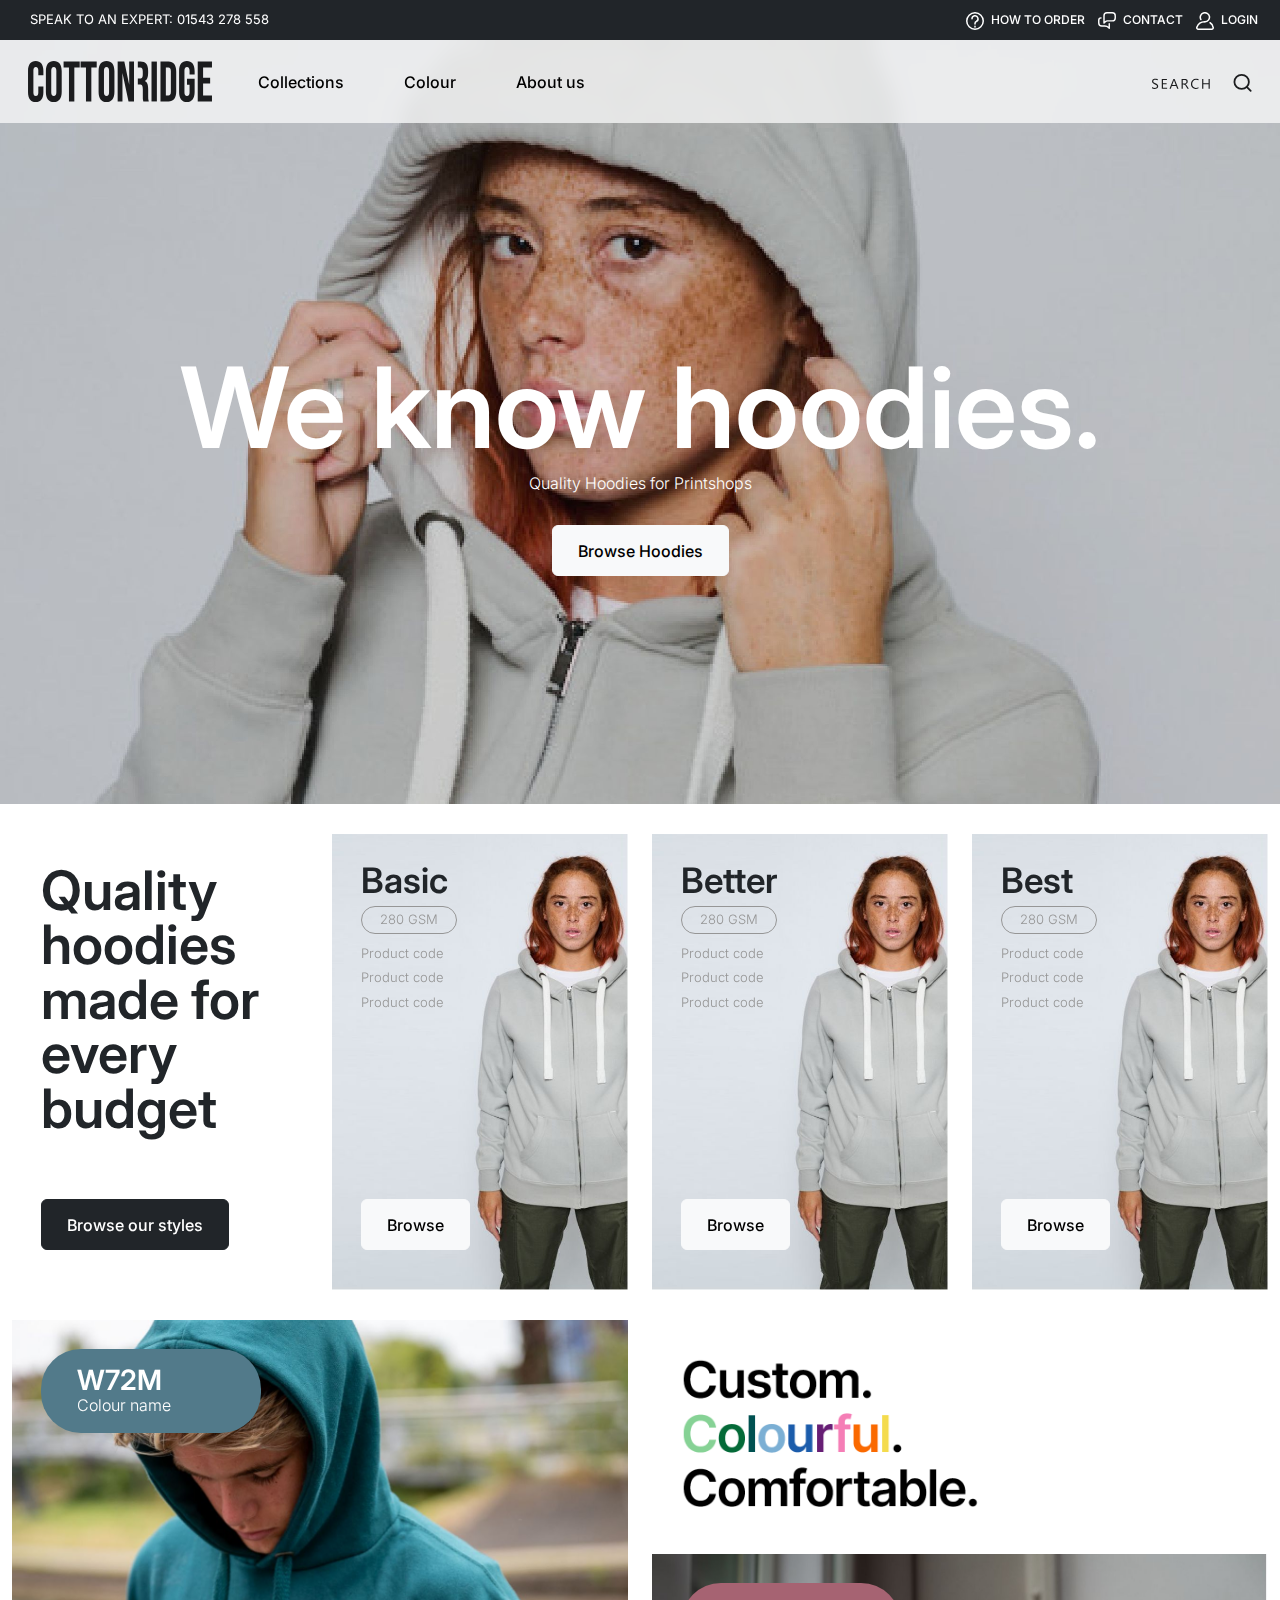
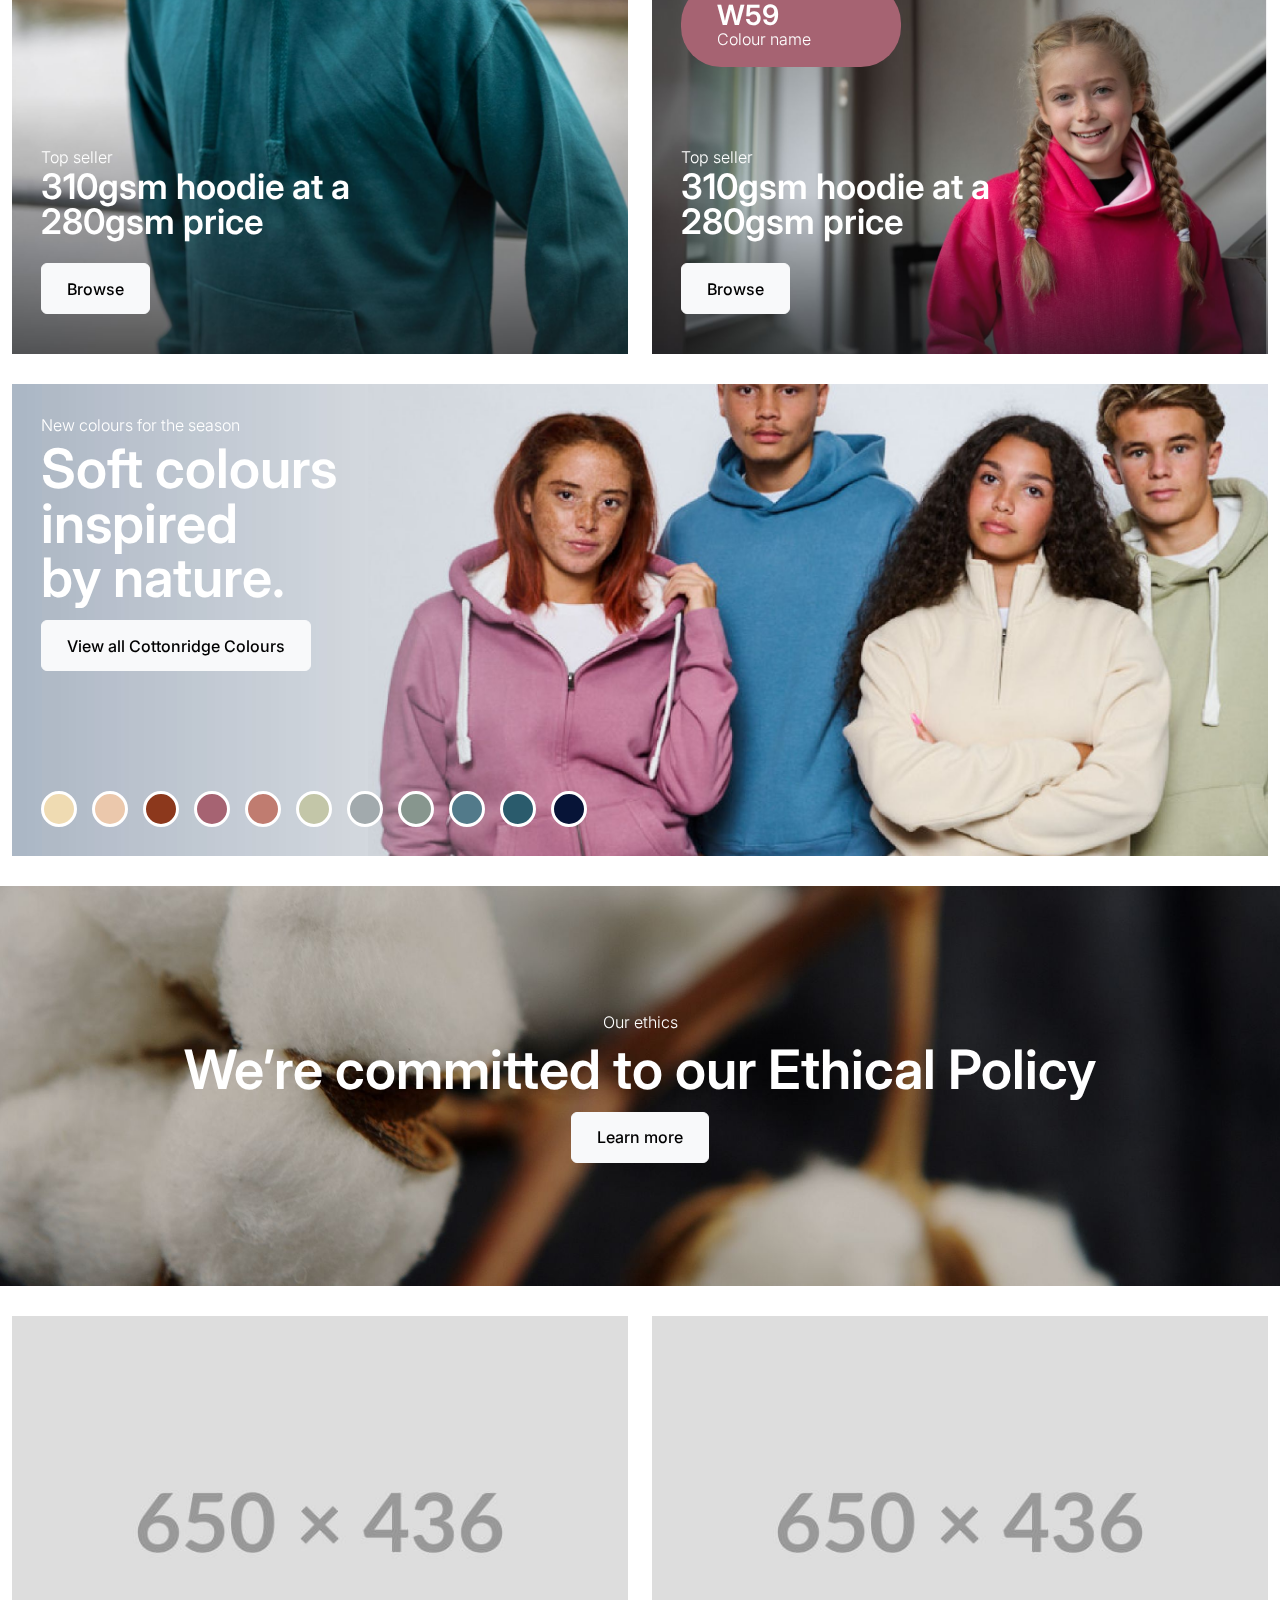
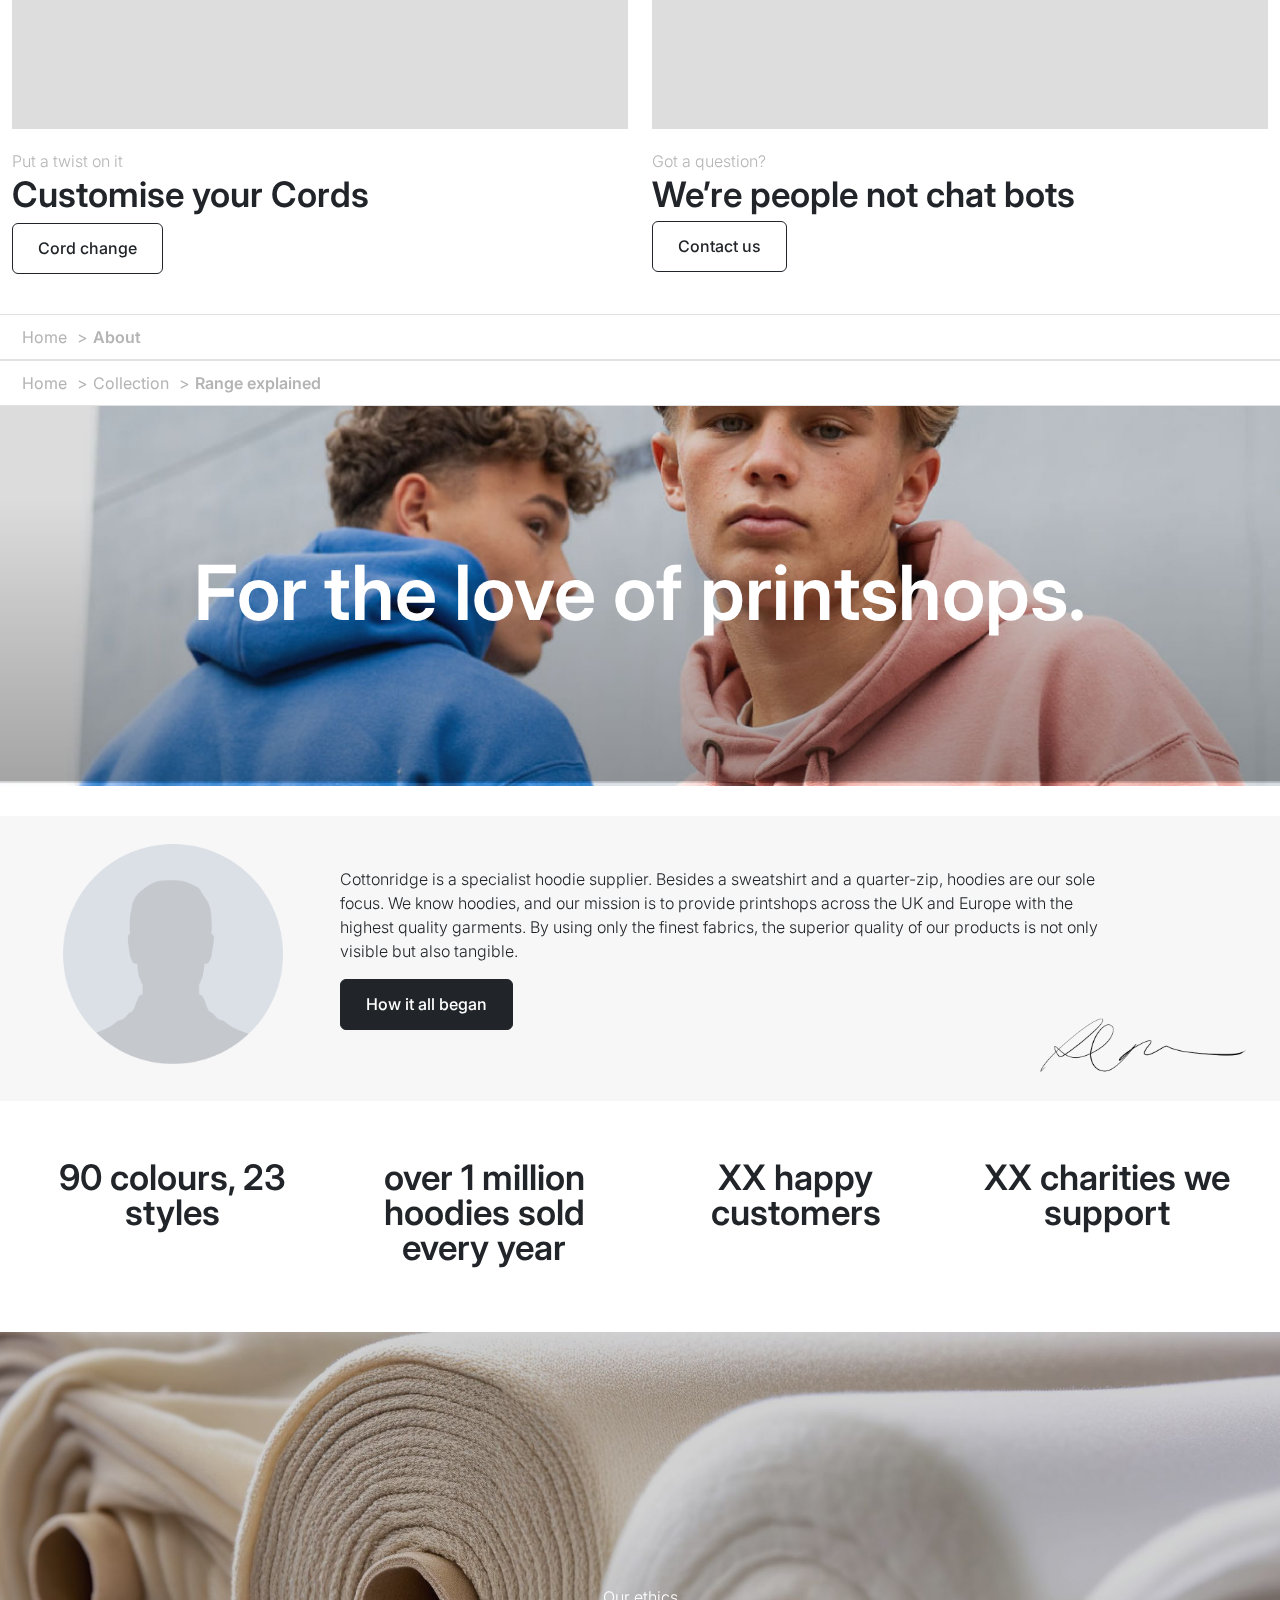
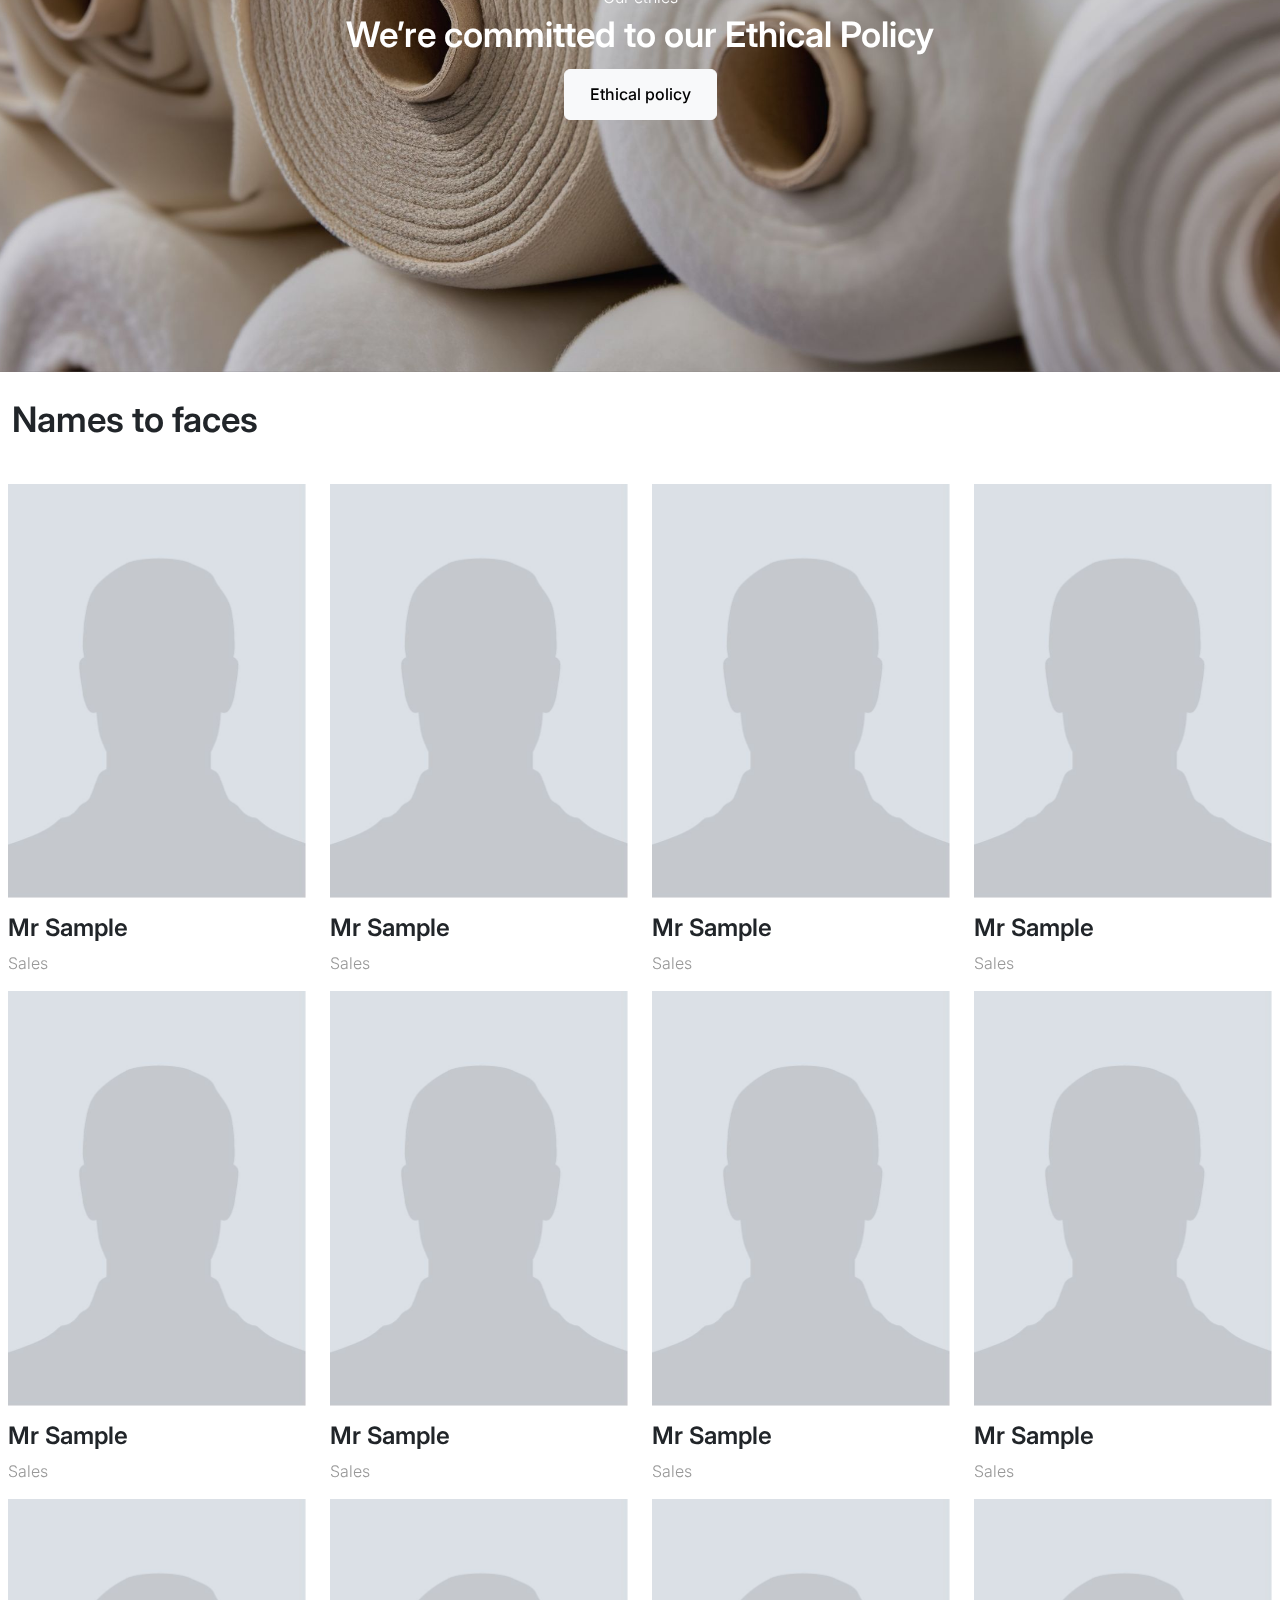
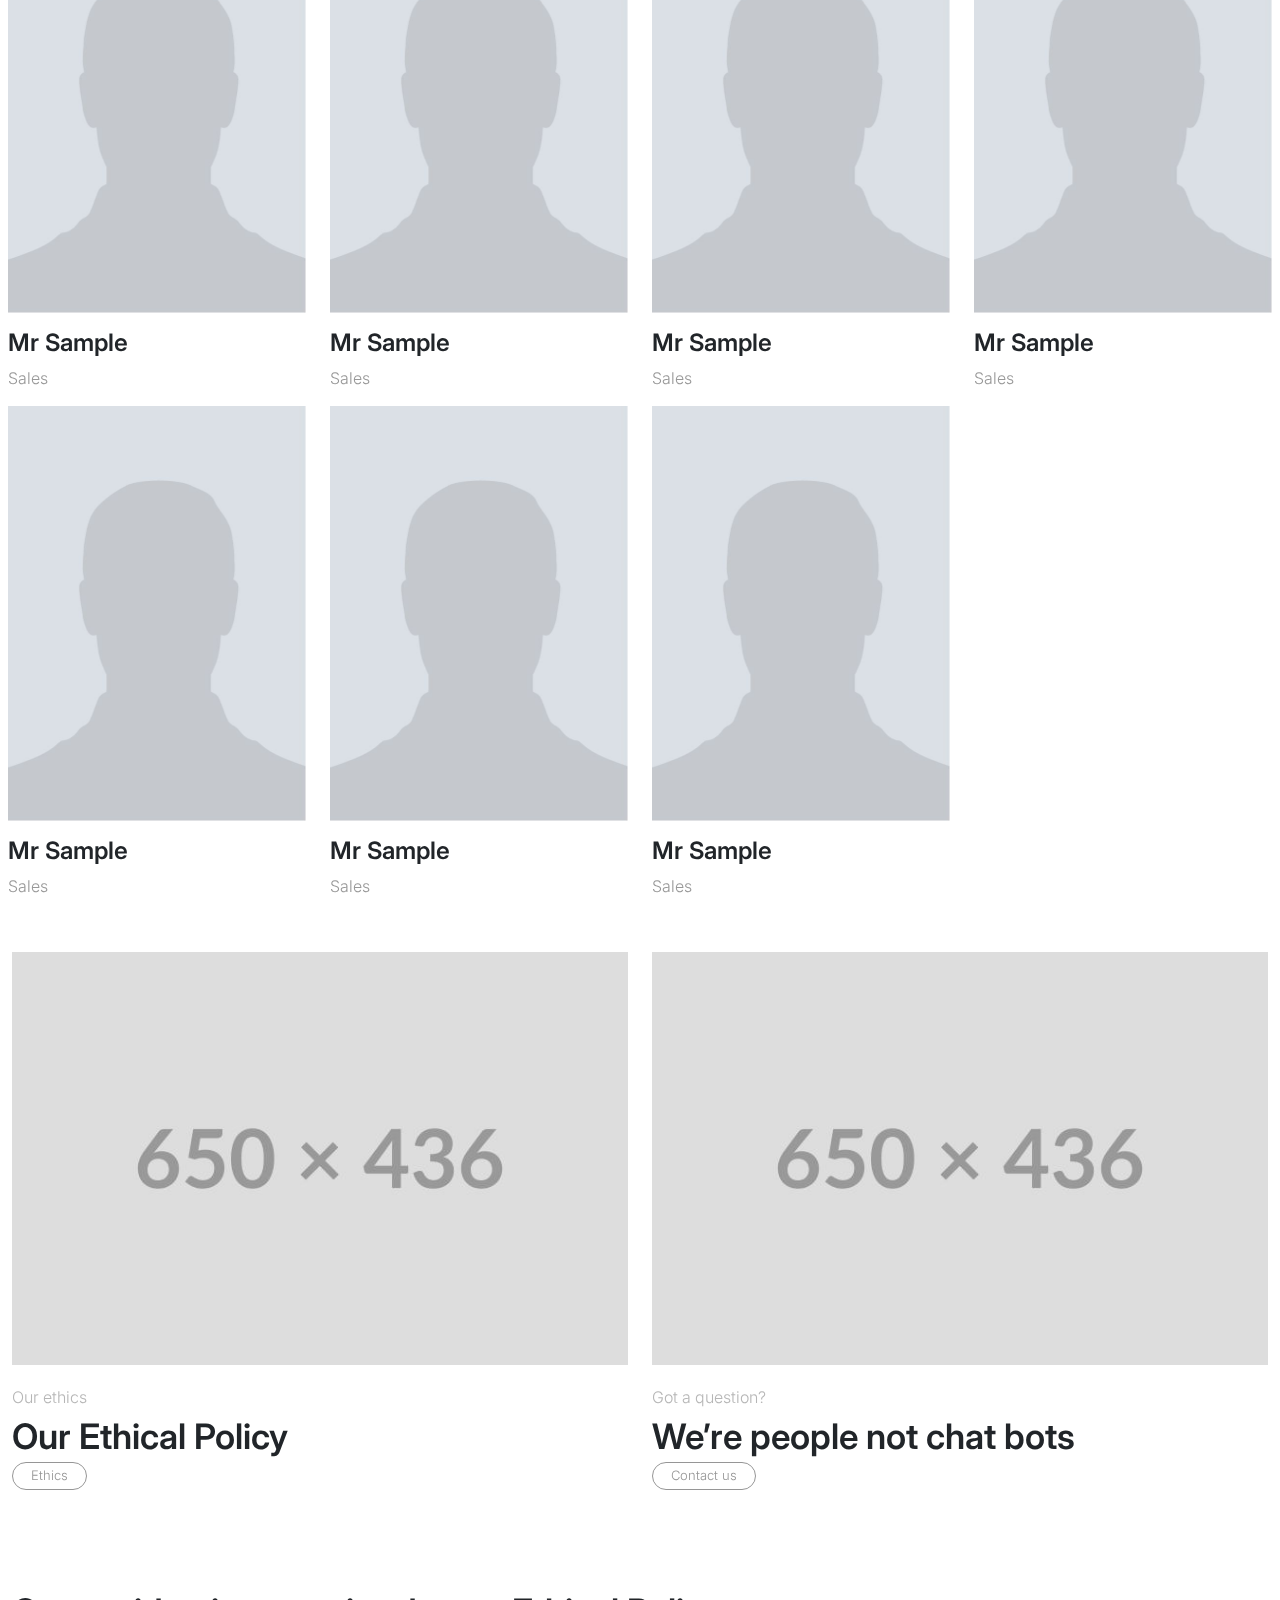
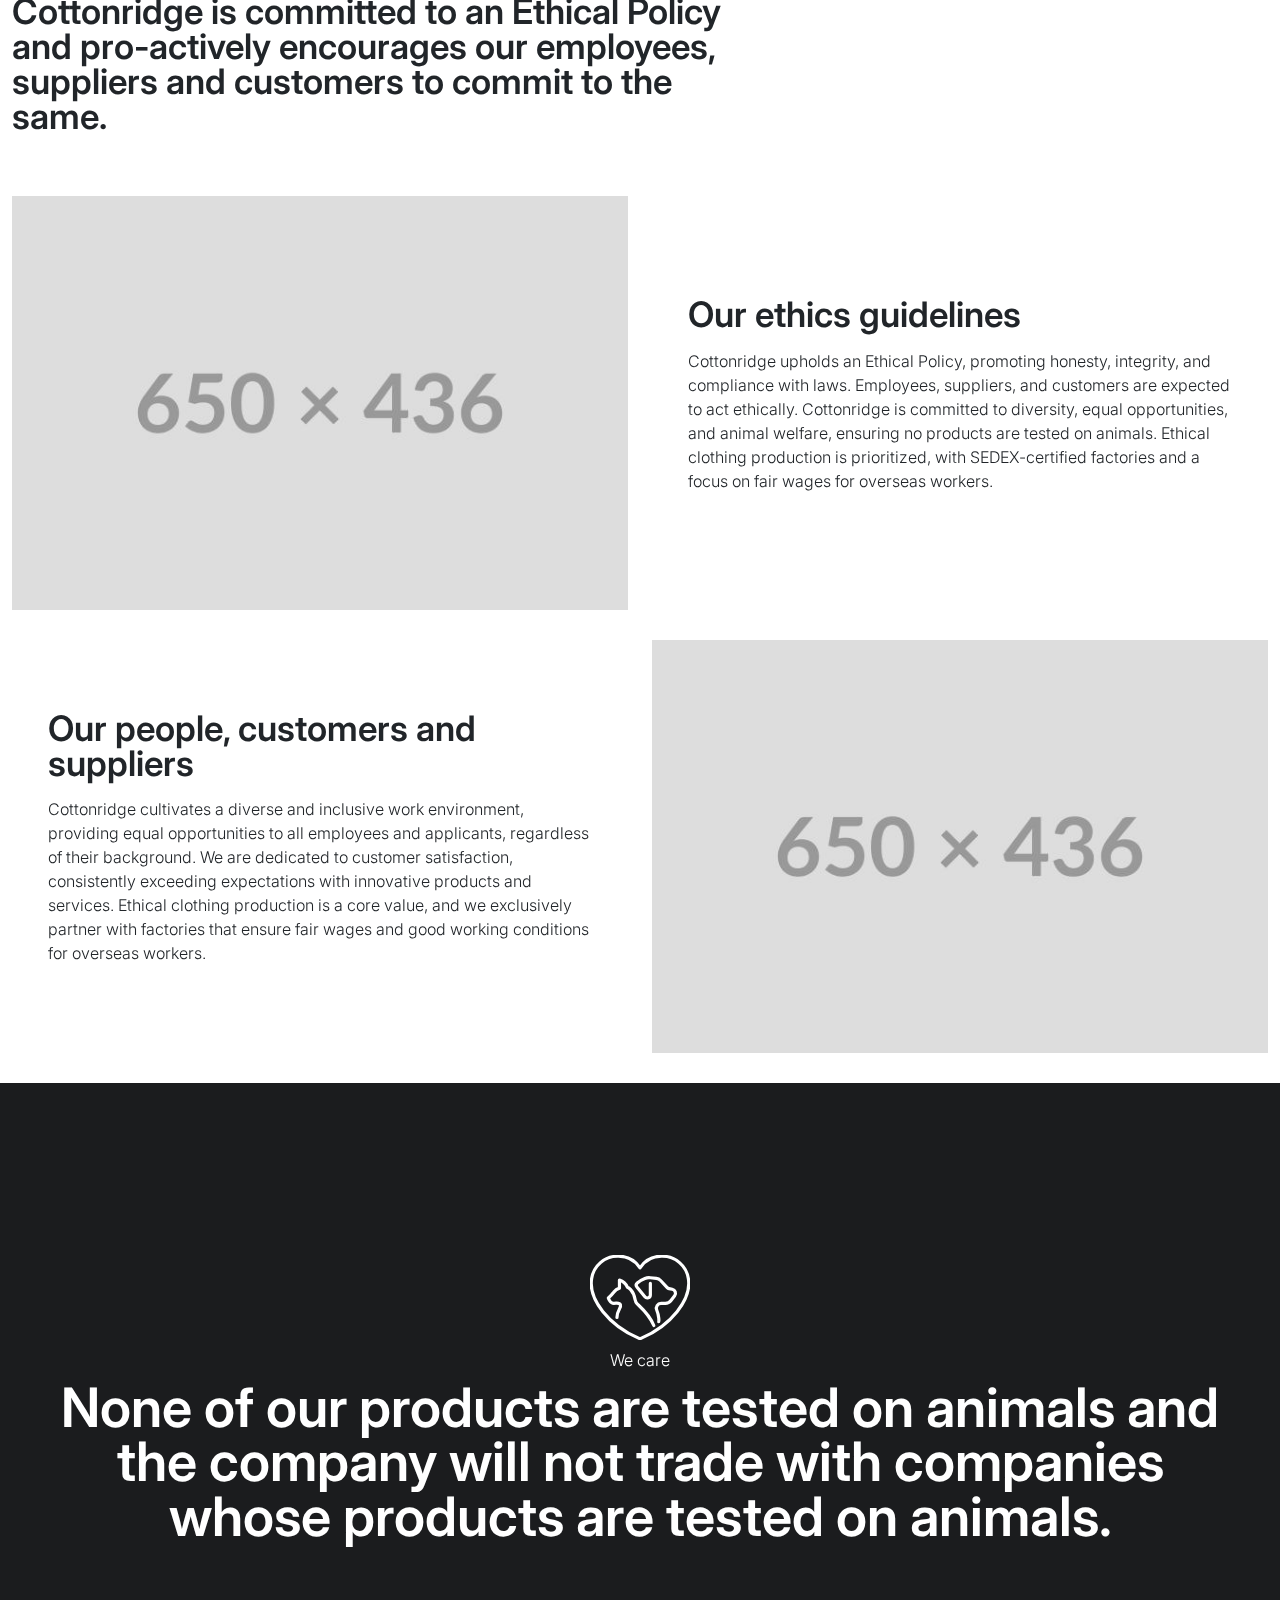
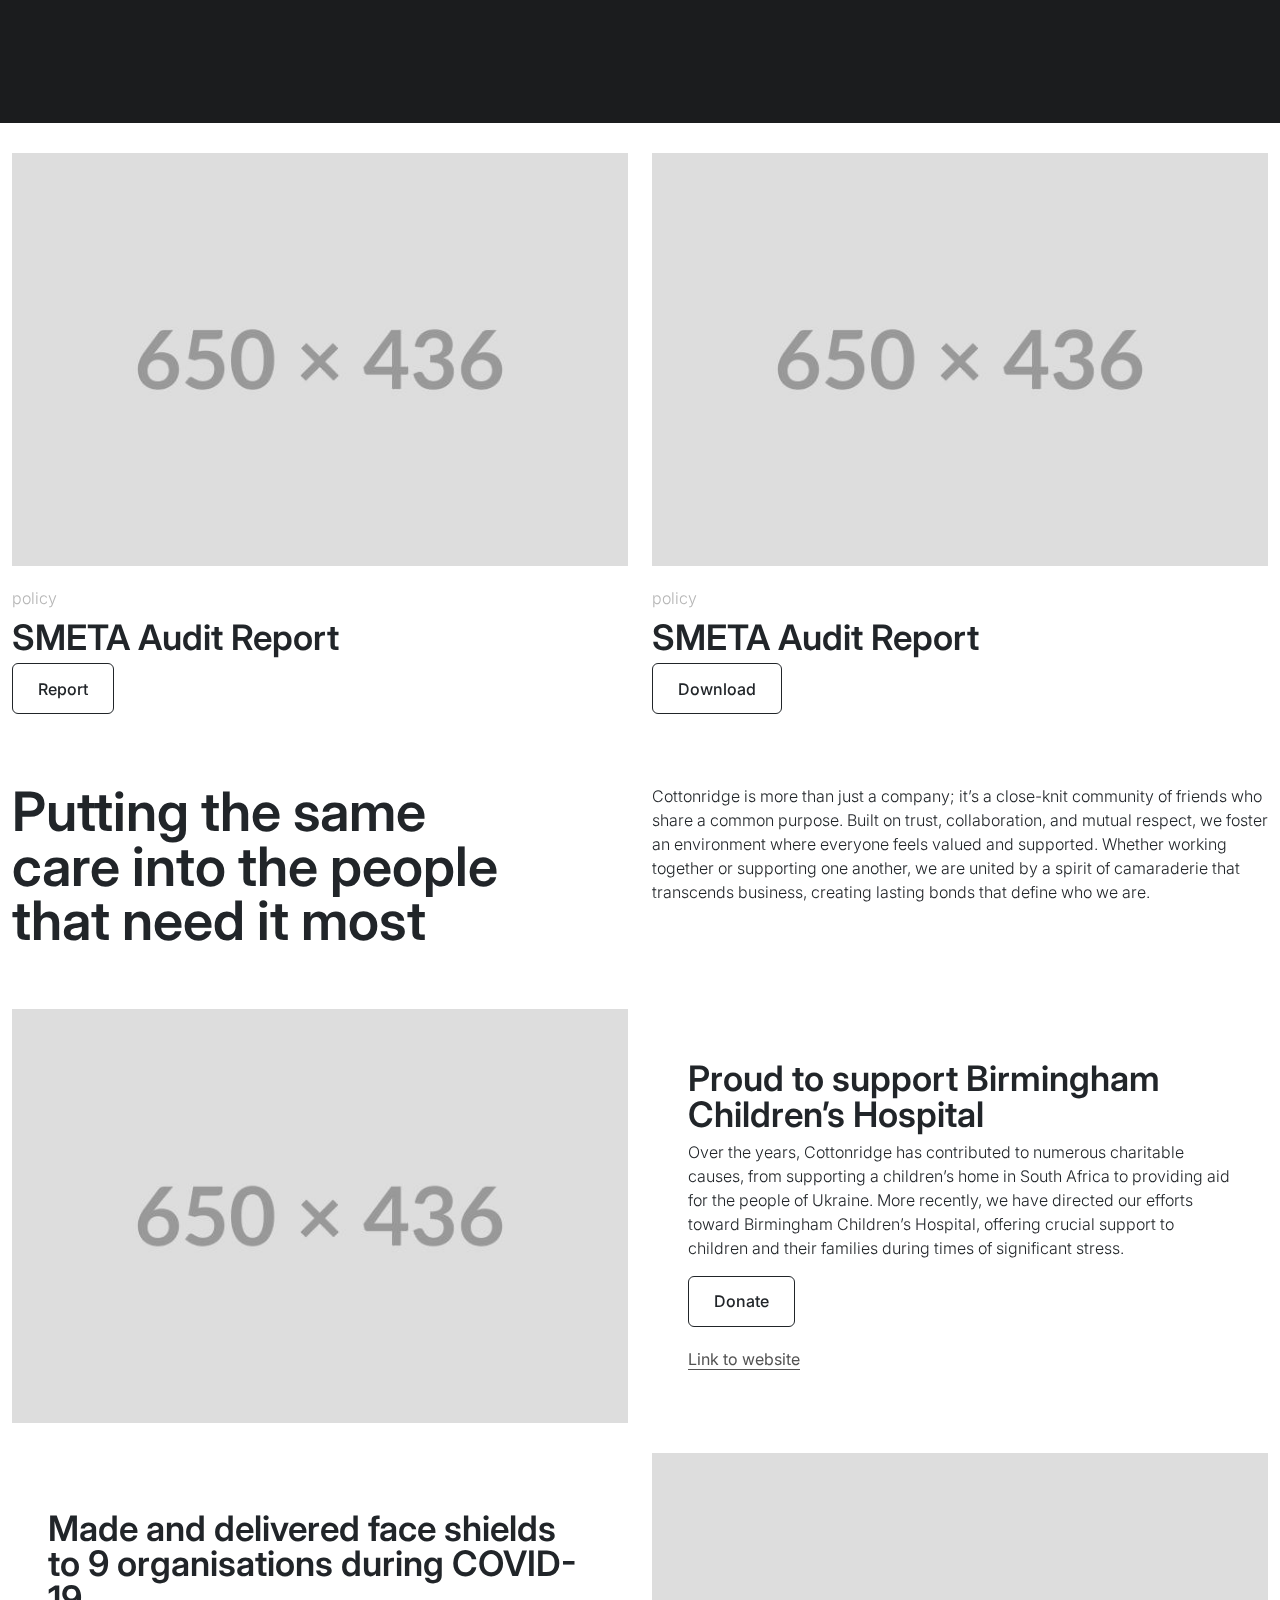
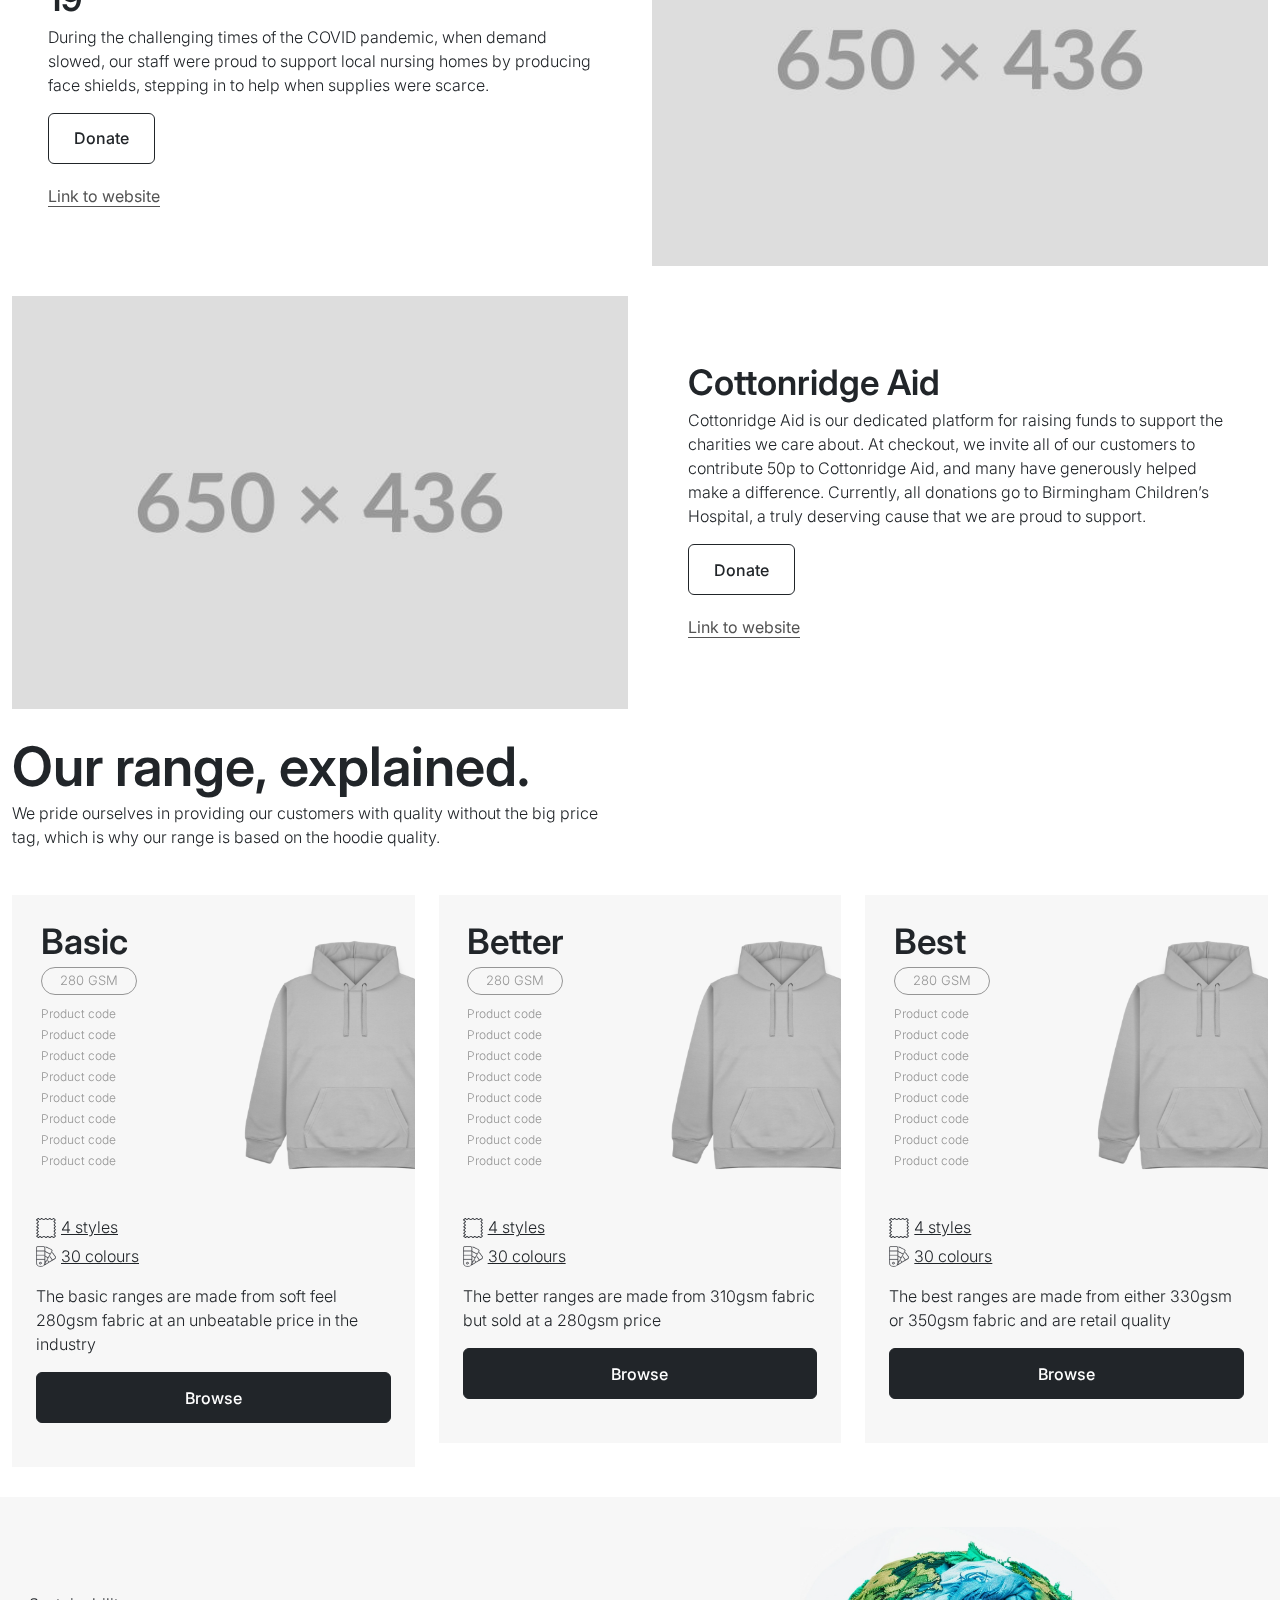
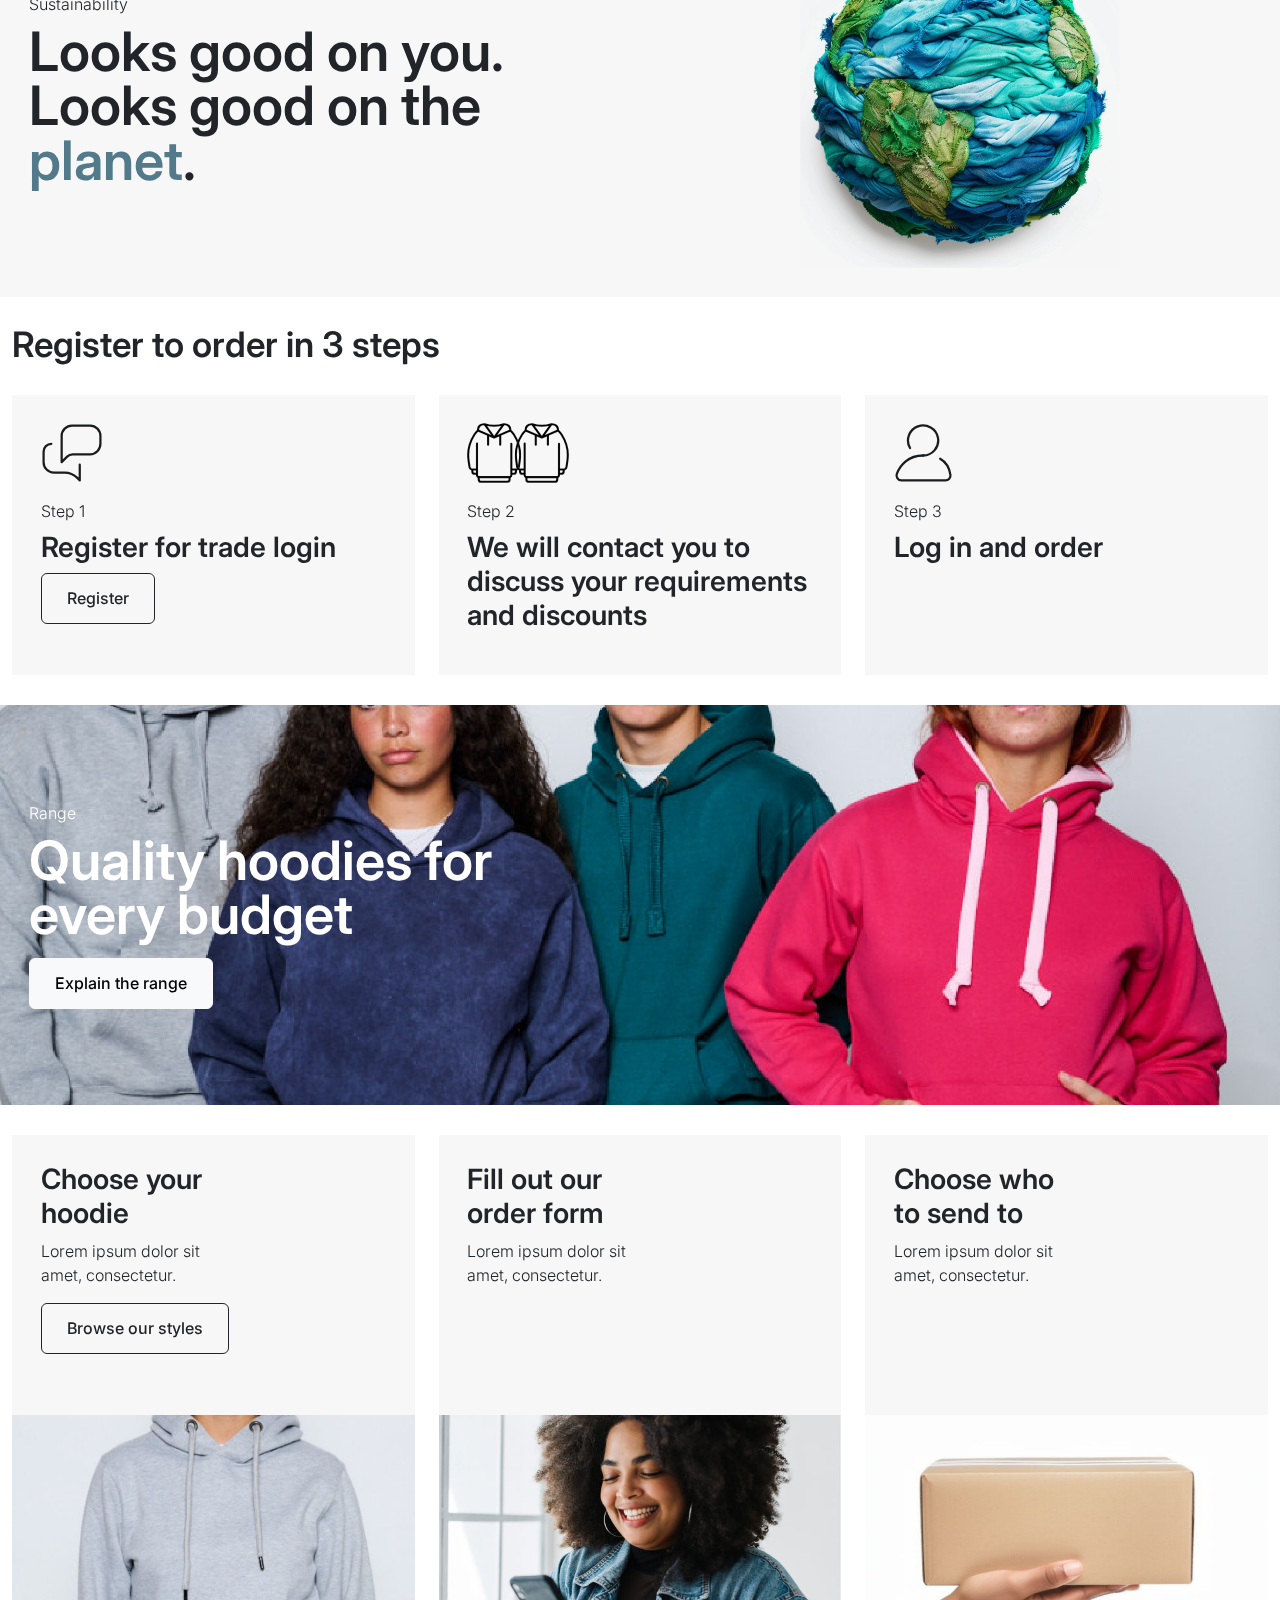
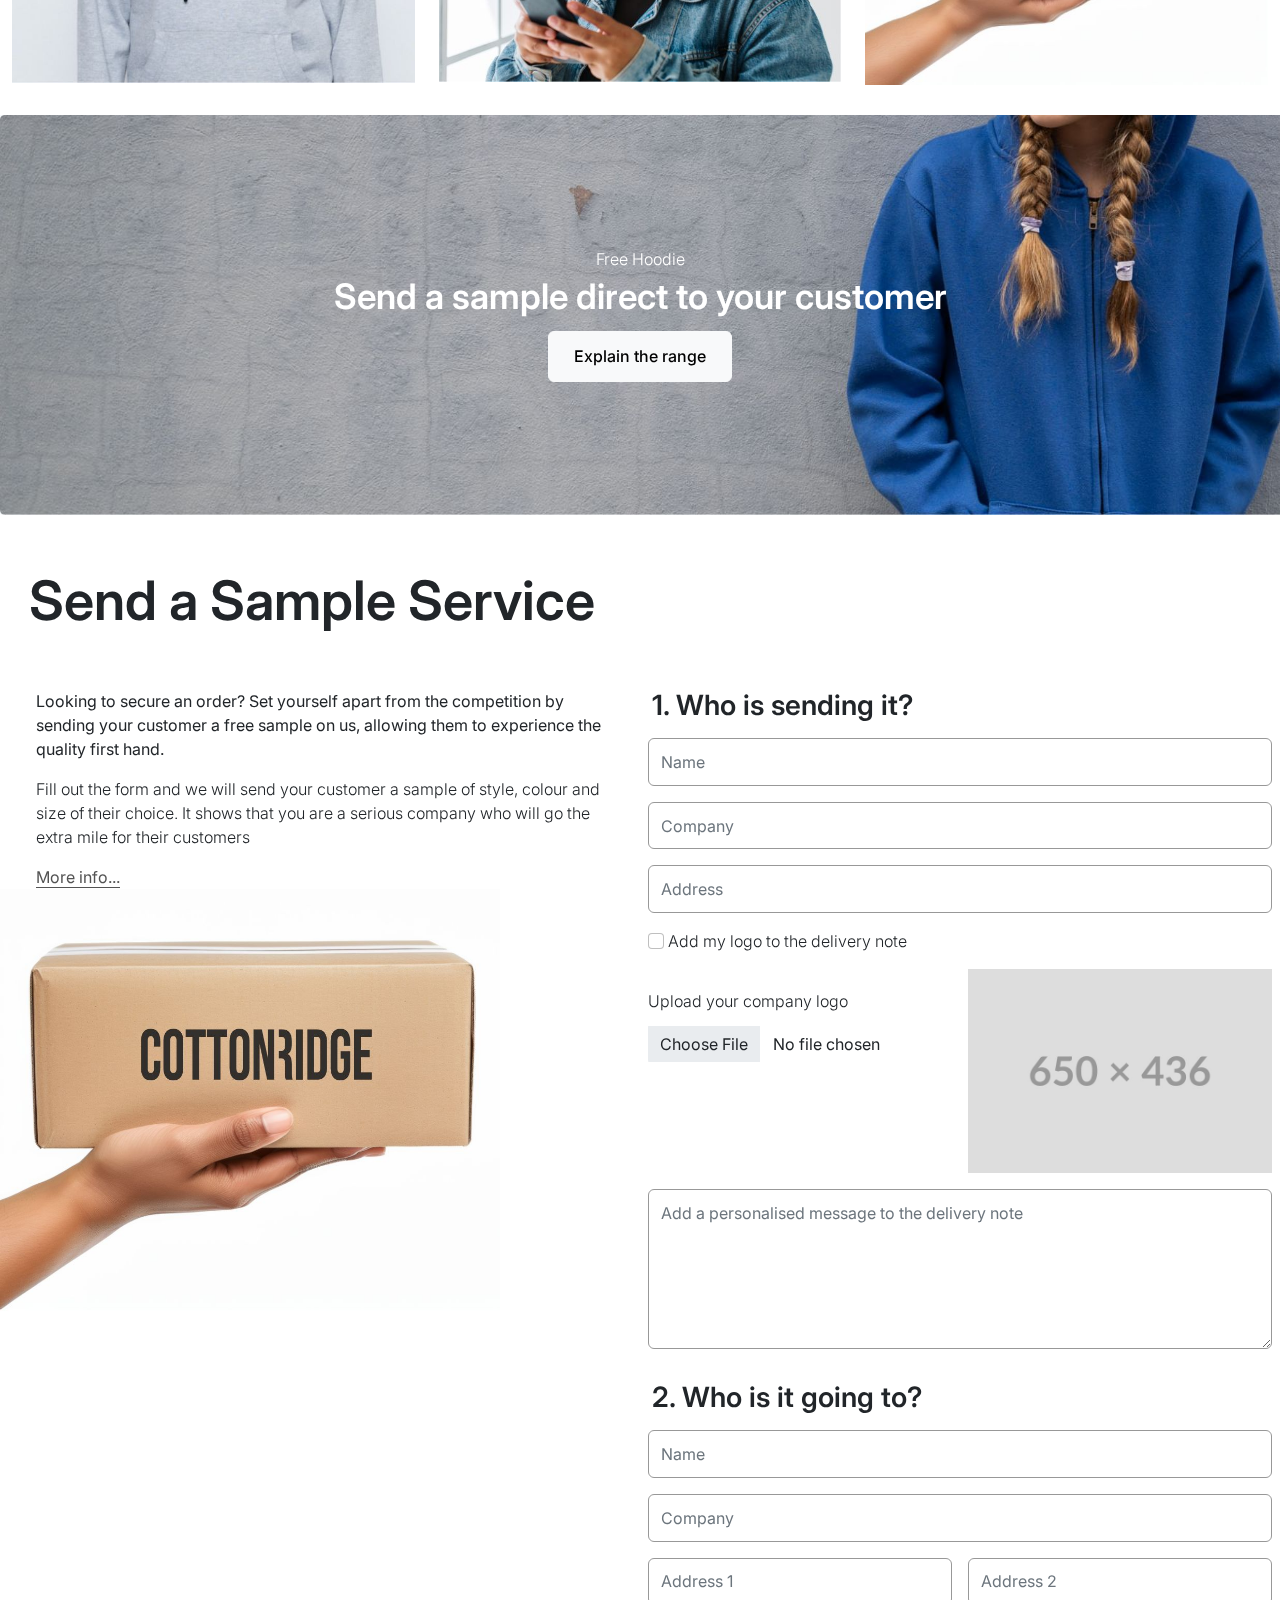
==== commit bbc985c0: "internal amends 1/10/24" ====
--- a/page-content-blocks-ks.html
+++ b/page-content-blocks-ks.html
@@ -132,7 +132,7 @@
                   <!-- Column 4 -->
                   <div class="col-md-3">
                     <ul class="list-unstyled">
-                      <li><img src="assets/images/mm1.jpg"/></li>
+                      <li><img src="assets/images/mm2.jpg"/></li>
                     </ul>
                   </div>
                 </div>
@@ -170,9 +170,9 @@
           <div class="inner p-4 bg1 bg-tr bg-no-r bg-cover height-100 pr">
             <h2>Basic</h2>
             <div class="pill-outline">280 GSM</div>
-            <p>Product code</p>
-            <p>Product code</p>
-            <p>Product code</p>
+            <p class="product-code">Product code</p>
+            <p class="product-code">Product code</p>
+            <p class="product-code">Product code</p>
             <a class="btn btn-light btn-wide">Browse</a>
           </div>
         </div>
@@ -180,9 +180,9 @@
           <div class="inner p-4 bg1 bg-tr bg-no-r bg-cover height-100 pr">
             <h2>Better</h2>
             <div class="pill-outline">280 GSM</div>
-            <p>Product code</p>
-            <p>Product code</p>
-            <p>Product code</p>
+            <p class="product-code">Product code</p>
+            <p class="product-code">Product code</p>
+            <p class="product-code">Product code</p>
             <a class="btn btn-light btn-wide">Browse</a>
           </div>
         </div>
@@ -190,9 +190,9 @@
           <div class="inner p-4 bg1 bg-tr bg-no-r bg-cover height-100 pr">
             <h2>Best</h2>
             <div class="pill-outline">280 GSM</div>
-            <p>Product code</p>
-            <p>Product code</p>
-            <p>Product code</p>
+            <p class="product-code">Product code</p>
+            <p class="product-code">Product code</p>
+            <p class="product-code">Product code</p>
             <a class="btn btn-light btn-wide">Browse</a>
           </div>
         </div>
@@ -212,7 +212,7 @@
           </div>
           <div class="bottom">
             <p class="mb-0">Top seller</p>
-            <h2 class="max-width-380px">310gsm hoodie at a 280gsm price</h2>
+            <h2 class="max-width-380px mb-4">310gsm hoodie at a 280gsm price</h2>
             <a class="btn btn-light btn-wide">Browse</a>
           </div>
         </div>
@@ -228,7 +228,7 @@
           </div>
           <div class="bottom">
             <p class="mb-0">Top seller</p>
-            <h2 class="max-width-380px">310gsm hoodie at a 280gsm price</h2>
+            <h2 class="max-width-380px mb-4">310gsm hoodie at a 280gsm price</h2>
             <a class="btn btn-light btn-wide">Browse</a>
           </div>
         </div>
@@ -241,22 +241,23 @@
     <div class="row g-4">
       <div class="col-sm-12">
         <div class="inner p-4 bg4 bg-cc bg-no-r bg-cover">
-        <h2 class="mt-4 mb-3">Soft colours<br/>
+          <p class="mb-0">New colours for the season</p>
+        <h2 class="mt-1 mb-3 h1">Soft colours<br/>
           inspired<br/>
           by nature.</h2>
           <a class="btn btn-light btn-wide">View all Cottonridge Colours</a>
           <div class="pallette d-flex flex-row">
-            <a href="#" data-bs-toggle="tooltip" data-bs-placement="top" customClass="tooltip-white" title="Color 1" class="colour-option bg-color-1"></a>
-            <a href="#" data-bs-toggle="tooltip" data-bs-placement="top" customClass="tooltip-white" title="Color 2" class="colour-option bg-color-2"></a>
-            <a href="#" data-bs-toggle="tooltip" data-bs-placement="top" customClass="tooltip-white" title="Color 3" class="colour-option bg-color-3"></a>
-            <a href="#" data-bs-toggle="tooltip" data-bs-placement="top" customClass="tooltip-white" title="Color 4" class="colour-option bg-color-4"></a>
-            <a href="#" data-bs-toggle="tooltip" data-bs-placement="top" customClass="tooltip-white" title="Color 5" class="colour-option bg-color-5"></a>
-            <a href="#" data-bs-toggle="tooltip" data-bs-placement="top" customClass="tooltip-white" title="Color 6" class="colour-option bg-color-6"></a>
-            <a href="#" data-bs-toggle="tooltip" data-bs-placement="top" customClass="tooltip-white" title="Color 7" class="colour-option bg-color-7"></a>
-            <a href="#" data-bs-toggle="tooltip" data-bs-placement="top" customClass="tooltip-white" title="Color 8" class="colour-option bg-color-8"></a>
-            <a href="#" data-bs-toggle="tooltip" data-bs-placement="top" customClass="tooltip-white" title="Color 9" class="colour-option bg-color-9"></a>
-            <a href="#" data-bs-toggle="tooltip" data-bs-placement="top" customClass="tooltip-white" title="Color 10" class="colour-option bg-color-10"></a>
-            <a href="#" data-bs-toggle="tooltip" data-bs-placement="top" customClass="tooltip-white" title="Color 11" class="colour-option bg-color-11"></a>
+            <a href="#" data-bs-toggle="tooltip" data-bs-placement="top" data-bs-custom-class="tooltip-white" title="Color 1" class="colour-option bg-color-1"></a>
+            <a href="#" data-bs-toggle="tooltip" data-bs-placement="top" data-bs-custom-class="tooltip-white" title="Color 2" class="colour-option bg-color-2"></a>
+            <a href="#" data-bs-toggle="tooltip" data-bs-placement="top" data-bs-custom-class="tooltip-white" title="Color 3" class="colour-option bg-color-3"></a>
+            <a href="#" data-bs-toggle="tooltip" data-bs-placement="top" data-bs-custom-class="tooltip-white" title="Color 4" class="colour-option bg-color-4"></a>
+            <a href="#" data-bs-toggle="tooltip" data-bs-placement="top" data-bs-custom-class="tooltip-white" title="Color 5" class="colour-option bg-color-5"></a>
+            <a href="#" data-bs-toggle="tooltip" data-bs-placement="top" data-bs-custom-class="tooltip-white" title="Color 6" class="colour-option bg-color-6"></a>
+            <a href="#" data-bs-toggle="tooltip" data-bs-placement="top" data-bs-custom-class="tooltip-white" title="Color 7" class="colour-option bg-color-7"></a>
+            <a href="#" data-bs-toggle="tooltip" data-bs-placement="top" data-bs-custom-class="tooltip-white" title="Color 8" class="colour-option bg-color-8"></a>
+            <a href="#" data-bs-toggle="tooltip" data-bs-placement="top" data-bs-custom-class="tooltip-white" title="Color 9" class="colour-option bg-color-9"></a>
+            <a href="#" data-bs-toggle="tooltip" data-bs-placement="top" data-bs-custom-class="tooltip-white" title="Color 10" class="colour-option bg-color-10"></a>
+            <a href="#" data-bs-toggle="tooltip" data-bs-placement="top" data-bs-custom-class="tooltip-white" title="Color 11" class="colour-option bg-color-11"></a>
           </div>
         </div>
       </div>
@@ -265,7 +266,7 @@
 
   <div class="container-fluid light-content bg5 bg-cc bg-no-r bg-cover min-height-400px d-flex flex-column justify-content-center align-items-center text-center mt-30px">
     <p class="mb-2">Our ethics</p>
-    <h2 class="mb-3">We’re committed to our Ethical Policy</h2>
+    <h2 class="mb-3  h1">We’re committed to our Ethical Policy</h2>
     <a class="btn btn-light btn-wide">Learn more</a>
   </div>
 
@@ -275,16 +276,16 @@
       <div class="col-sm-12 col-lg-6">
           <img src="assets/images/650x436.jpg"/>
           <div class="mt-20px mb-40px">
-            <p class="light-grey mb-10px">Put a twist on it</p>
-            <h3 class="mb-10px">Customise your Cords</h3>
+            <p class="light-grey mb-1">Put a twist on it</p>
+            <h2 class="mb-10px">Customise your Cords</h2>
             <a href="#" class="btn btn-outline-dark btn-wide">Cord change</a>
           </div>
       </div>
       <div class="col-sm-12 col-lg-6">
           <img src="assets/images/650x436.jpg"/>
           <div class="mt-20px mb-40px">
-            <p class="light-grey mb-10px">Got a question?</p>
-            <h3 class="mb-10px">We’re people not chat bots</h3>
+            <p class="light-grey mb-1">Got a question?</p>
+            <h2 class="mb-2">We’re people not chat bots</h2>
             <a href="#" class="btn btn-outline-dark btn-wide">Contact us</a>
           </div>
       </div>
@@ -300,280 +301,12 @@
             <ul class="list-unstyled d-flex flex-row align-items-center">
               <li><a href="#">Home</a></li>
               <li>></li>
-              <li class="active" href="#">About</li>
+              <li class="active"><a href="#">About</a></li>
             </ul>
           </div>
         </div>
     </div>
   </div>
-
-
-  <div class="container-fluid block-cover light-content container-cover--subpage bg-cover-1 bg-cover bg-nr bg-cc d-flex flex-column justify-content-center align-items-center">
-    <h1>For the love of printshops.</h1>
-  </div>
-
-  <div class="container block-content container-intro bg-color-gray-1 p-4 p-md-5">
-      <div class="row d-flex align-items-center">
-        <div class="col-sm-12 col-lg-3 text-center">
-          <img class="av mb-2" src="assets/images/av-dummy.png"/>
-        </div>
-        <div class="col-sm-12 col-lg-9 text-center text-lg-start">
-          <div class="max-width-780px">
-            <p>Cottonridge is a specialist hoodie supplier. Besides a sweatshirt and a quarter-zip, hoodies are our sole focus. We know hoodies, and our mission is to provide printshops across the UK and Europe with the highest quality garments. By using only the finest fabrics, the superior quality of our products is not only visible but also tangible.</p>
-            <a class="btn btn-dark btn-wide">How it all began</a>
-
-          </div>
-        </div>
-      </div>
-      <!--signature graphic-->
-      <img class="sig" class="av" src="assets/images/sig.png"/>
-      <!--/signature graphic-->
-  </div>
-
-
-
-  <div class="container block-content container-4col-headers p-3">
-      <div class="row d-flex">
-        <div class="col-sm-12 col-6 col-lg-3 text-md-center">
-          <h2>90 colours, 23 styles</h2>
-        </div>
-        <div class="col-sm-12 col-6 col-lg-3 text-md-center">
-          <h2>over 1 million hoodies sold every year</h2>
-        </div>
-        <div class="col-sm-12 col-6 col-lg-3 text-md-center">
-          <h2>XX happy customers</h2>
-        </div>
-        <div class="col-sm-12 col-6 col-lg-3 text-md-center">
-          <h2>XX charities we support</h2>
-        </div>
-      </div>
-  </div>
-
-
-
-  <div class="container-fluid light-content bg8 bg-cc bg-no-r bg-cover min-height-640px d-flex flex-column justify-content-center align-items-center text-center mt-30px">
-    <p class="d-block mb-2">Our ethics</p>
-    <h2 class="d-block mb-3">We’re committed to our Ethical Policy</h2>
-    <a class="btn btn-light btn-wide">Ethical policy</a>
-  </div>
-
-
-  <div class="container block-content container-header">
-    <div class="row">
-      <div class="col-sm-12">
-        <h2>Names to faces</h2>
-      </div>
-    </div>
-  </div>
-
-
-
-  <div class="container block-content container-team p-2">
-      <div class="row">
-
-        <div class="col-sm-12 col-md-4 col-lg-3">
-          <img class="width-100 mb-3" src="assets/images/profile-dummy.jpg"/>
-          <h4>Mr Sample</h4>
-          <p class="gray">Sales</p>
-        </div>
-
-        <div class="col-sm-12 col-md-4 col-lg-3">
-          <img class="width-100 mb-3" src="assets/images/profile-dummy.jpg"/>
-          <h4>Mr Sample</h4>
-          <p class="gray">Sales</p>
-        </div>
-
-        <div class="col-sm-12 col-md-4 col-lg-3">
-          <img class="width-100 mb-3" src="assets/images/profile-dummy.jpg"/>
-          <h4>Mr Sample</h4>
-          <p class="gray">Sales</p>
-        </div>
-
-        <div class="col-sm-12 col-md-4 col-lg-3">
-          <img class="width-100 mb-3" src="assets/images/profile-dummy.jpg"/>
-          <h4>Mr Sample</h4>
-          <p class="gray">Sales</p>
-        </div>
-
-        <div class="col-sm-12 col-md-4 col-lg-3">
-          <img class="width-100 mb-3" src="assets/images/profile-dummy.jpg"/>
-          <h4>Mr Sample</h4>
-          <p class="gray">Sales</p>
-        </div>
-
-        <div class="col-sm-12 col-md-4 col-lg-3">
-          <img class="width-100 mb-3" src="assets/images/profile-dummy.jpg"/>
-          <h4>Mr Sample</h4>
-          <p class="gray">Sales</p>
-        </div>
-
-        <div class="col-sm-12 col-md-4 col-lg-3">
-          <img class="width-100 mb-3" src="assets/images/profile-dummy.jpg"/>
-          <h4>Mr Sample</h4>
-          <p class="gray">Sales</p>
-        </div>
-
-        <div class="col-sm-12 col-md-4 col-lg-3">
-          <img class="width-100 mb-3" src="assets/images/profile-dummy.jpg"/>
-          <h4>Mr Sample</h4>
-          <p class="gray">Sales</p>
-        </div>
-
-      </div>
-  </div>
-
-
-
-
-  <div class="container container-2-col block-content">
-    <div class="row g-4">
-      <div class="col-sm-12 col-lg-6">
-          <img src="assets/images/650x436.jpg"/>
-          <div class="mt-20px mb-40px">
-            <p class="light-grey mb-10px">Our ethics</p>
-            <h3 class="mb-20px">Our Ethical Policy</h3>
-            <div class="pill-outline">Ethics</div>
-          </div>
-      </div>
-      <div class="col-sm-12 col-lg-6">
-          <img src="assets/images/650x436.jpg"/>
-          <div class="mt-20px mb-40px">
-            <p class="light-grey mb-10px">Got a question?</p>
-            <h3 class="mb-20px">We’re people not chat bots</h3>
-            <div class="pill-outline">Contact us</div>
-          </div>
-      </div>
-    </div>
-  </div>
-
-
-
-  <div class="container container-intro-header block-content">
-    <div class="row">
-      <div class="col-sm-12">
-          <h1 class="max-width-980px">Cottonridge is committed to an Ethical Policy and pro-actively encourages our employees, suppliers and customers to commit
-to the same.</h1>
-
-      </div>
-    </div>
-  </div>
-
-
-  <div class="container container-2-col block-content">
-    <div class="row d-flex flex-row align-items-center">
-      <div class="col-sm-12 col-lg-6">
-          <img src="assets/images/650x436.jpg"/>
-      </div>
-      <div class="col-sm-12 col-lg-6 p-3 p-md-5">
-          <h2>Our ethics guidelines</h2>
-          <p>Cottonridge upholds an Ethical Policy, promoting honesty, integrity, and compliance with laws. Employees, suppliers, and customers are expected to act ethically. Cottonridge is committed to diversity, equal opportunities, and animal welfare, ensuring no products are tested on animals. Ethical clothing production is prioritized, with SEDEX-certified factories and a focus on fair wages for overseas workers.</p>
-      </div>
-    </div>
-  </div>
-
-  <div class="container container-2-col block-content">
-    <div class="row d-flex flex-row align-items-center">
-      <div class="col-sm-12 col-lg-6 order-md-2">
-          <img src="assets/images/650x436.jpg"/>
-      </div>
-      <div class="col-sm-12 col-lg-6 p-3 p-md-5 order-md-1">
-          <h2>Our people, customers and suppliers</h2>
-          <p>Cottonridge cultivates a diverse and inclusive work environment, providing equal opportunities to all employees and applicants, regardless of their background. We are dedicated to customer satisfaction, consistently exceeding expectations with innovative products and services. Ethical clothing production is a core value, and we exclusively partner with factories that ensure fair wages and good working conditions for overseas workers.</p>
-      </div>
-    </div>
-  </div>
-
-
-  <div class="container-fluid light-content bg-colour-offblack min-height-640px d-flex flex-column justify-content-center align-items-center text-center mt-30px">
-    <img class="max-width-100px mb-2" src="assets/images/logo-animals.svg"/>
-    <p class="d-block mb-2">We care</p>
-    <h1 class="max-width-1200px mauto">None of our products are tested on animals and the company will not trade with companies whose products are tested on animals.</h1>
-  </div>
-
-
-  <div class="container container-2-col block-content">
-    <div class="row g-4">
-      <div class="col-sm-12 col-lg-6">
-          <img src="assets/images/650x436.jpg"/>
-          <div class="mt-20px mb-40px">
-            <p class="light-grey mb-10px">policy</p>
-            <h3 class="mb-10px">SMETA Audit Report</h3>
-            <a href="#" class="btn btn-outline-dark btn-wide">Report</a>
-          </div>
-      </div>
-      <div class="col-sm-12 col-lg-6">
-          <img src="assets/images/650x436.jpg"/>
-          <div class="mt-20px mb-40px">
-            <p class="light-grey mb-10px">policy</p>
-            <h3 class="mb-10px">SMETA Audit Report</h3>
-            <a href="#" class="btn btn-outline-dark btn-wide">Download</a>
-          </div>
-      </div>
-    </div>
-  </div>
-
-
-  <div class="container container-intro-header block-content">
-    <div class="row">
-      <div class="col-sm-12 col-md-6">
-          <h1 class="max-width-480px">Putting the same
-care into the people
-that need it most</h1>
-
-      </div>
-
-      <div class="col-sm-12 col-md-6">
-          <p>Cottonridge is more than just a company; it’s a close-knit community of friends who share a common purpose. Built on trust, collaboration, and mutual respect, we foster an environment where everyone feels valued and supported. Whether working together or supporting one another, we are united by a spirit of camaraderie that transcends business, creating lasting bonds that define who we are.</p>
-
-      </div>
-    </div>
-  </div>
-
-
-
-  <div class="container container-2-col block-content">
-    <div class="row d-flex flex-row align-items-center">
-      <div class="col-sm-12 col-lg-6">
-          <img src="assets/images/650x436.jpg"/>
-      </div>
-      <div class="col-sm-12 col-lg-6 p-3 p-md-5">
-          <h2>Proud to support Birmingham Children’s Hospital</h2>
-          <p>Over the years, Cottonridge has contributed to numerous charitable causes, from supporting a children’s home in South Africa to providing aid for the people of Ukraine. More recently, we have directed our efforts toward Birmingham Children’s Hospital, offering crucial support to children and their families during times of significant stress.</p>
-          <a href="#" class="btn btn-outline-dark btn-wide">Donate</a>
-          <a href="#" class="underline">Link to website</a>
-      </div>
-    </div>
-  </div>
-
-  <div class="container container-2-col block-content">
-    <div class="row d-flex flex-row align-items-center">
-      <div class="col-sm-12 col-lg-6 order-md-2">
-          <img src="assets/images/650x436.jpg"/>
-      </div>
-      <div class="col-sm-12 col-lg-6 p-3 p-md-5 order-md-1">
-        <h2>Made and delivered face shields to 9 organisations during COVID-19</h2>
-        <p>During the challenging times of the COVID pandemic, when demand slowed, our staff were proud to support local nursing homes by producing face shields, stepping in to help when supplies were scarce.</p>
-        <a href="#" class="btn btn-outline-dark btn-wide">Donate</a>
-        <a href="#" class="underline">Link to website</a>
-      </div>
-    </div>
-  </div>
-
-
-  <div class="container container-2-col block-content">
-    <div class="row d-flex flex-row align-items-center">
-      <div class="col-sm-12 col-lg-6">
-          <img src="assets/images/650x436.jpg"/>
-      </div>
-      <div class="col-sm-12 col-lg-6 p-3 p-md-5">
-          <h2>Cottonridge Aid</h2>
-          <p>Cottonridge Aid is our dedicated platform for raising funds to support the charities we care about. At checkout, we invite all of our customers to contribute 50p to Cottonridge Aid, and many have generously helped make a difference. Currently, all donations go to Birmingham Children’s Hospital, a truly deserving cause that we are proud to support.</p>
-          <a href="#" class="btn btn-outline-dark btn-wide">Donate</a>
-          <a href="#" class="underline">Link to website</a>
-      </div>
-    </div>
-  </div>
-
 
   <div class="container-fluid container-breadcrumb">
     <div class="container">
@@ -582,19 +315,335 @@
             <ul class="list-unstyled d-flex flex-row align-items-center">
               <li><a href="#">Home</a></li>
               <li>></li>
-              <li><a href="#">Collection</li>
+              <li><a href="#">Collection</a></li>
               <li>></li>
-              <li><a class="active" href="#">Range explained</a></li>
+              <li class="active"><a href="#">Range explained</a></li>
             </ul>
           </div>
         </div>
     </div>
   </div>
+
+
+
+
+
+  <div class="container-fluid block-cover light-content container-cover--subpage bg-cover-1 bg-cover bg-nr bg-cc d-flex flex-column justify-content-center align-items-center">
+    <h1 class="medium-header-md">For the love of printshops.</h1>
+  </div>
+
+  <div class="container block-content container-intro bg-color-gray-1 p-4 p-md-5">
+      <div class="row d-flex align-items-center">
+        <div class="col-sm-12 col-lg-3 text-center">
+          <img class="av mb-2" src="assets/images/av-dummy.png"/>
+        </div>
+        <div class="col-sm-12 col-lg-9 text-center text-lg-start">
+          <div class="max-width-780px">
+            <p>Cottonridge is a specialist hoodie supplier. Besides a sweatshirt and a quarter-zip, hoodies are our sole focus. We know hoodies, and our mission is to provide printshops across the UK and Europe with the highest quality garments. By using only the finest fabrics, the superior quality of our products is not only visible but also tangible.</p>
+            <a class="btn btn-dark btn-wide">How it all began</a>
+
+          </div>
+          <!--signature graphic-->
+          <img class="sig" class="av" src="assets/images/sig.png"/>
+          <!--/signature graphic-->
+        </div>
+      </div>
+  </div>
+
+
+
+  <div class="container block-content container-4col-headers p-4">
+      <div class="row d-flex">
+        <div class="col-sm-12 col-6 col-lg-3 text-md-center">
+          <h2>90 colours, 23 styles</h2>
+        </div>
+        <div class="col-sm-12 col-6 col-lg-3 text-md-center">
+          <h2>over 1 million hoodies sold every year</h2>
+        </div>
+        <div class="col-sm-12 col-6 col-lg-3 text-md-center">
+          <h2>XX happy customers</h2>
+        </div>
+        <div class="col-sm-12 col-6 col-lg-3 text-md-center">
+          <h2>XX charities we support</h2>
+        </div>
+      </div>
+  </div>
+
+
+
+  <div class="container-fluid light-content bg8 bg-cc bg-no-r bg-cover min-height-640px d-flex flex-column justify-content-center align-items-center text-center mt-30px">
+    <p class="d-block mb-2">Our ethics</p>
+    <h2 class="d-block mb-3">We’re committed to our Ethical Policy</h2>
+    <a class="btn btn-light btn-wide">Ethical policy</a>
+  </div>
+
+
+  <div class="container block-content container-header">
+    <div class="row">
+      <div class="col-sm-12">
+        <h2>Names to faces</h2>
+      </div>
+    </div>
+  </div>
+
+
+
+  <div class="container block-content container-team p-2">
+      <div class="row">
+
+        <div class="col-sm-12 col-md-4 col-lg-3">
+          <img class="width-100 mb-3" src="assets/images/profile-dummy.jpg"/>
+          <h4>Mr Sample</h4>
+          <p class="gray">Sales</p>
+        </div>
+
+        <div class="col-sm-12 col-md-4 col-lg-3">
+          <img class="width-100 mb-3" src="assets/images/profile-dummy.jpg"/>
+          <h4>Mr Sample</h4>
+          <p class="gray">Sales</p>
+        </div>
+
+        <div class="col-sm-12 col-md-4 col-lg-3">
+          <img class="width-100 mb-3" src="assets/images/profile-dummy.jpg"/>
+          <h4>Mr Sample</h4>
+          <p class="gray">Sales</p>
+        </div>
+
+        <div class="col-sm-12 col-md-4 col-lg-3">
+          <img class="width-100 mb-3" src="assets/images/profile-dummy.jpg"/>
+          <h4>Mr Sample</h4>
+          <p class="gray">Sales</p>
+        </div>
+
+        <div class="col-sm-12 col-md-4 col-lg-3">
+          <img class="width-100 mb-3" src="assets/images/profile-dummy.jpg"/>
+          <h4>Mr Sample</h4>
+          <p class="gray">Sales</p>
+        </div>
+
+        <div class="col-sm-12 col-md-4 col-lg-3">
+          <img class="width-100 mb-3" src="assets/images/profile-dummy.jpg"/>
+          <h4>Mr Sample</h4>
+          <p class="gray">Sales</p>
+        </div>
+
+        <div class="col-sm-12 col-md-4 col-lg-3">
+          <img class="width-100 mb-3" src="assets/images/profile-dummy.jpg"/>
+          <h4>Mr Sample</h4>
+          <p class="gray">Sales</p>
+        </div>
+
+        <div class="col-sm-12 col-md-4 col-lg-3">
+          <img class="width-100 mb-3" src="assets/images/profile-dummy.jpg"/>
+          <h4>Mr Sample</h4>
+          <p class="gray">Sales</p>
+        </div>
+
+        <div class="col-sm-12 col-md-4 col-lg-3">
+          <img class="width-100 mb-3" src="assets/images/profile-dummy.jpg"/>
+          <h4>Mr Sample</h4>
+          <p class="gray">Sales</p>
+        </div>
+
+        <div class="col-sm-12 col-md-4 col-lg-3">
+          <img class="width-100 mb-3" src="assets/images/profile-dummy.jpg"/>
+          <h4>Mr Sample</h4>
+          <p class="gray">Sales</p>
+        </div>
+
+        <div class="col-sm-12 col-md-4 col-lg-3">
+          <img class="width-100 mb-3" src="assets/images/profile-dummy.jpg"/>
+          <h4>Mr Sample</h4>
+          <p class="gray">Sales</p>
+        </div>
+
+        <div class="col-sm-12 col-md-4 col-lg-3">
+          <img class="width-100 mb-3" src="assets/images/profile-dummy.jpg"/>
+          <h4>Mr Sample</h4>
+          <p class="gray">Sales</p>
+        </div>
+
+        <div class="col-sm-12 col-md-4 col-lg-3">
+          <img class="width-100 mb-3" src="assets/images/profile-dummy.jpg"/>
+          <h4>Mr Sample</h4>
+          <p class="gray">Sales</p>
+        </div>
+
+        <div class="col-sm-12 col-md-4 col-lg-3">
+          <img class="width-100 mb-3" src="assets/images/profile-dummy.jpg"/>
+          <h4>Mr Sample</h4>
+          <p class="gray">Sales</p>
+        </div>
+
+        <div class="col-sm-12 col-md-4 col-lg-3">
+          <img class="width-100 mb-3" src="assets/images/profile-dummy.jpg"/>
+          <h4>Mr Sample</h4>
+          <p class="gray">Sales</p>
+        </div>
+
+
+      </div>
+  </div>
+
+
+
+
+  <div class="container container-2-col block-content">
+    <div class="row g-4">
+      <div class="col-sm-12 col-lg-6">
+          <img src="assets/images/650x436.jpg"/>
+          <div class="mt-20px mb-40px">
+            <p class="light-grey mb-10px">Our ethics</p>
+            <h2 class="mb-2">Our Ethical Policy</h2>
+            <div class="pill-outline">Ethics</div>
+          </div>
+      </div>
+      <div class="col-sm-12 col-lg-6">
+          <img src="assets/images/650x436.jpg"/>
+          <div class="mt-20px mb-40px">
+            <p class="light-grey mb-10px">Got a question?</p>
+            <h2 class="mb-2">We’re people not chat bots</h2>
+            <div class="pill-outline">Contact us</div>
+          </div>
+      </div>
+    </div>
+  </div>
+
+
+
+  <div class="container container-intro-header block-content pt-4 pb-4">
+    <div class="row">
+      <div class="col-sm-12">
+          <h2 class="max-width-720px">Cottonridge is committed to an Ethical Policy and pro-actively encourages our employees, suppliers and customers to commit
+to the same.</h2>
+
+      </div>
+    </div>
+  </div>
+
+
+  <div class="container container-2-col block-content">
+    <div class="row d-flex flex-row align-items-center">
+      <div class="col-sm-12 col-lg-6">
+          <img src="assets/images/650x436.jpg"/>
+      </div>
+      <div class="col-sm-12 col-lg-6 p-3 p-md-5">
+          <h2 class="mb-3">Our ethics guidelines</h2>
+          <p>Cottonridge upholds an Ethical Policy, promoting honesty, integrity, and compliance with laws. Employees, suppliers, and customers are expected to act ethically. Cottonridge is committed to diversity, equal opportunities, and animal welfare, ensuring no products are tested on animals. Ethical clothing production is prioritized, with SEDEX-certified factories and a focus on fair wages for overseas workers.</p>
+      </div>
+    </div>
+  </div>
+
+  <div class="container container-2-col block-content">
+    <div class="row d-flex flex-row align-items-center">
+      <div class="col-sm-12 col-lg-6 order-md-2">
+          <img src="assets/images/650x436.jpg"/>
+      </div>
+      <div class="col-sm-12 col-lg-6 p-3 p-md-5 order-md-1">
+          <h2 class="mb-3">Our people, customers and suppliers</h2>
+          <p>Cottonridge cultivates a diverse and inclusive work environment, providing equal opportunities to all employees and applicants, regardless of their background. We are dedicated to customer satisfaction, consistently exceeding expectations with innovative products and services. Ethical clothing production is a core value, and we exclusively partner with factories that ensure fair wages and good working conditions for overseas workers.</p>
+      </div>
+    </div>
+  </div>
+
+
+  <div class="container container-align light-content bg-colour-offblack min-height-640px d-flex flex-column justify-content-center align-items-center text-center mt-30px">
+    <img class="max-width-100px mb-2" src="assets/images/logo-animals.svg"/>
+    <p class="d-block mb-2">We care</p>
+    <h1 class="max-width-1200px mauto">None of our products are tested on animals and the company will not trade with companies whose products are tested on animals.</h1>
+  </div>
+
+
+  <div class="container container-2-col block-content">
+    <div class="row g-4">
+      <div class="col-sm-12 col-lg-6">
+          <img src="assets/images/650x436.jpg"/>
+          <div class="mt-20px mb-40px">
+            <p class="light-grey mb-10px">policy</p>
+            <h2 class="mb-2">SMETA Audit Report</h2>
+            <a href="#" class="btn btn-outline-dark btn-wide">Report</a>
+          </div>
+      </div>
+      <div class="col-sm-12 col-lg-6">
+          <img src="assets/images/650x436.jpg"/>
+          <div class="mt-20px mb-40px">
+            <p class="light-grey mb-10px">policy</p>
+            <h2 class="mb-2">SMETA Audit Report</h2>
+            <a href="#" class="btn btn-outline-dark btn-wide">Download</a>
+          </div>
+      </div>
+    </div>
+  </div>
+
+
+  <div class="container container-intro-header block-content">
+    <div class="row">
+      <div class="col-sm-12 col-md-6">
+          <h1 class="max-width-520px pb-4">Putting the same
+care into the people
+that need it most</h1>
+
+      </div>
+
+      <div class="col-sm-12 col-md-6">
+          <p>Cottonridge is more than just a company; it’s a close-knit community of friends who share a common purpose. Built on trust, collaboration, and mutual respect, we foster an environment where everyone feels valued and supported. Whether working together or supporting one another, we are united by a spirit of camaraderie that transcends business, creating lasting bonds that define who we are.</p>
+
+      </div>
+    </div>
+  </div>
+
+
+
+  <div class="container container-2-col block-content">
+    <div class="row d-flex flex-row align-items-center">
+      <div class="col-sm-12 col-lg-6">
+          <img src="assets/images/650x436.jpg"/>
+      </div>
+      <div class="col-sm-12 col-lg-6 p-3 p-md-5">
+          <h2>Proud to support Birmingham Children’s Hospital</h2>
+          <p>Over the years, Cottonridge has contributed to numerous charitable causes, from supporting a children’s home in South Africa to providing aid for the people of Ukraine. More recently, we have directed our efforts toward Birmingham Children’s Hospital, offering crucial support to children and their families during times of significant stress.</p>
+          <a href="#" class="btn btn-outline-dark btn-wide">Donate</a>
+          <a href="#" class="underline">Link to website</a>
+      </div>
+    </div>
+  </div>
+
+  <div class="container container-2-col block-content">
+    <div class="row d-flex flex-row align-items-center">
+      <div class="col-sm-12 col-lg-6 order-md-2">
+          <img src="assets/images/650x436.jpg"/>
+      </div>
+      <div class="col-sm-12 col-lg-6 p-3 p-md-5 order-md-1">
+        <h2>Made and delivered face shields to 9 organisations during COVID-19</h2>
+        <p>During the challenging times of the COVID pandemic, when demand slowed, our staff were proud to support local nursing homes by producing face shields, stepping in to help when supplies were scarce.</p>
+        <a href="#" class="btn btn-outline-dark btn-wide">Donate</a>
+        <a href="#" class="underline">Link to website</a>
+      </div>
+    </div>
+  </div>
+
+
+  <div class="container container-2-col block-content">
+    <div class="row d-flex flex-row align-items-center">
+      <div class="col-sm-12 col-lg-6">
+          <img src="assets/images/650x436.jpg"/>
+      </div>
+      <div class="col-sm-12 col-lg-6 p-3 p-md-5">
+          <h2>Cottonridge Aid</h2>
+          <p>Cottonridge Aid is our dedicated platform for raising funds to support the charities we care about. At checkout, we invite all of our customers to contribute 50p to Cottonridge Aid, and many have generously helped make a difference. Currently, all donations go to Birmingham Children’s Hospital, a truly deserving cause that we are proud to support.</p>
+          <a href="#" class="btn btn-outline-dark btn-wide">Donate</a>
+          <a href="#" class="underline">Link to website</a>
+      </div>
+    </div>
+  </div>
+
+
+
 
   <div class="container container-intro-header block-content">
     <div class="row">
       <div class="col-sm-12 col-lg-6">
-          <h1 class="max-width-480px">Our range, explained.</h1>
+          <h1 class="max-width-780px">Our range, explained.</h1>
           <p>We pride ourselves in providing our customers with quality without the
 big price tag, which is why our range is based on the hoodie quality.</p>
       </div>
@@ -702,7 +751,7 @@
 <div class="container mt-30px">
   <div class="row g-4">
     <div class="col-sm-12">
-      <h3> Register to order in 3 steps</h3>
+      <h2> Register to order in 3 steps</h2>
     </div>
 
     <div class="col-sm-12 col-md-4">
@@ -735,7 +784,7 @@
   <div class="row light-content bg12 bg-cover bg-nr bg-center-center min-height-400px d-flex flex-row text-start  align-items-center">
     <div class="col-sm-12 p-4">
       <p class="mb-2">Range</p>
-      <h2 class="mb-3 max-width-320px">Quality hoodies for every budget</h2>
+      <h2 class="h1 mb-3 max-width-500px">Quality hoodies for every budget</h2>
       <a href="#" class="btn btn-light btn-wide">Explain the range</a>
     </div>
   </div>
@@ -814,7 +863,7 @@
      </div>
 
 
-       <img alt="Package" class="max-width-480px d-block" src="assets/images/package.jpg"/>
+       <img class="package-image multiply" alt="Package" class="max-width-480px d-block" src="assets/images/package.jpg"/>
 
 
     </div>
@@ -940,14 +989,14 @@
     <div class="col-sm-12 ps-4 pe-4">
       <h1>Colours</h1>
     </div>
-    <div class="col-sm-12 ps-4 pe-4 d-flex flex-col mb-4">
-      <select class="form-select me-4 max-width-200px" id="colour-group" aria-label="Colour Group">
+    <div class="col-sm-12 ps-4 pe-4 d-flex flex-col mb-5">
+      <select class="form-control form-select me-4 max-width-200px" id="colour-group" aria-label="Colour Group">
         <option selected>Colour Group</option>
         <option value="1">One</option>
         <option value="2">Two</option>
         <option value="3">Three</option>
       </select>
-      <select class="form-select max-width-200px" id="Basic" aria-label="Basic">
+      <select class="form-control form-select max-width-200px" id="Basic" aria-label="Basic">
         <option selected>Basic</option>
         <option value="1">One</option>
         <option value="2">Two</option>
@@ -955,79 +1004,79 @@
       </select>
     </div>
 
-    <div class="col-sm-6 col-md-4 col-lg-2 pb-4 ps-4 pe-4">
+    <div class="col-sample col-sm-6 col-md-4 col-lg-2 pb-4 ps-4 pe-4">
       <div class="pill-outline new is-new">NEW</div>
       <div class="color-sample mb-3" style="background-color:#D5E0B8"></div>
-      <p class="bold mb-0">Colour name</p>
-      <p class="bold mb-0">#XXXXXX</p>
-      <div class="d-flex flex-col align-items-center mb-3">
-        <img class="max-height-60px me-2" src="assets/images/ico-garment.svg"/>
-        <a class="underline" href="#">Garment codes</a>
+      <p class="mb-1">Colour name</p>
+      <p class="mb-2">#XXXXXX</p>
+      <div class="d-flex flex-col align-items-center mb-3">
+        <img class="max-height-60px me-2" src="assets/images/ico-garment.svg"/>
+        <a class="underline gcode" href="#">Garment codes</a>
       </div>
       <small class="gray mb-2">CR01, CR02, CR03, CR04
 CR02K, CR03K, CR04K</small>
     </div>
 
-    <div class="col-sm-6 col-md-4 col-lg-2 pb-4 ps-4 pe-4">
+    <div class="col-sample col-sm-6 col-md-4 col-lg-2 pb-4 ps-4 pe-4">
       <div class="pill-outline new is-new">NEW</div>
       <div class="color-sample mb-3" style="background-color:#B1BCA9"></div>
-      <p class="bold mb-0">Colour name</p>
-      <p class="bold mb-0">#XXXXXX</p>
-      <div class="d-flex flex-col align-items-center mb-3">
-        <img class="max-height-60px me-2" src="assets/images/ico-garment.svg"/>
-        <a class="underline" href="#">Garment codes</a>
+      <p class="mb-1">Colour name</p>
+      <p class="mb-2">#XXXXXX</p>
+      <div class="d-flex flex-col align-items-center mb-3">
+        <img class="max-height-60px me-2" src="assets/images/ico-garment.svg"/>
+        <a class="underline gcode" href="#">Garment codes</a>
       </div>
       <small class="gray mb-2">CR01, CR02, CR03, CR04
 CR02K, CR03K, CR04K</small>
     </div>
 
-    <div class="col-sm-6 col-md-4 col-lg-2 pb-4 ps-4 pe-4">
+    <div class="col-sample col-sm-6 col-md-4 col-lg-2 pb-4 ps-4 pe-4">
       <div class="pill-outline new">NEW</div>
       <div class="color-sample mb-3" style="background-color:#A3B882"></div>
-      <p class="bold mb-0">Colour name</p>
-      <p class="bold mb-0">#XXXXXX</p>
-      <div class="d-flex flex-col align-items-center mb-3">
-        <img class="max-height-60px me-2" src="assets/images/ico-garment.svg"/>
-        <a class="underline" href="#">Garment codes</a>
+      <p class="mb-1">Colour name</p>
+      <p class="mb-2">#XXXXXX</p>
+      <div class="d-flex flex-col align-items-center mb-3">
+        <img class="max-height-60px me-2" src="assets/images/ico-garment.svg"/>
+        <a class="underline gcode" href="#">Garment codes</a>
       </div>
       <small class="gray mb-2">CR01, CR02, CR03, CR04
 CR02K, CR03K, CR04K</small>
     </div>
 
-    <div class="col-sm-6 col-md-4 col-lg-2 pb-4 ps-4 pe-4">
+    <div class="col-sample col-sm-6 col-md-4 col-lg-2 pb-4 ps-4 pe-4">
       <div class="pill-outline new">NEW</div>
       <div class="color-sample mb-3" style="background-color:#646A37"></div>
-      <p class="bold mb-0">Colour name</p>
-      <p class="bold mb-0">#XXXXXX</p>
-      <div class="d-flex flex-col align-items-center mb-3">
-        <img class="max-height-60px me-2" src="assets/images/ico-garment.svg"/>
-        <a class="underline" href="#">Garment codes</a>
+      <p class="mb-1">Colour name</p>
+      <p class="mb-2">#XXXXXX</p>
+      <div class="d-flex flex-col align-items-center mb-3">
+        <img class="max-height-60px me-2" src="assets/images/ico-garment.svg"/>
+        <a class="underline gcode" href="#">Garment codes</a>
       </div>
       <small class="gray mb-2">CR01, CR02, CR03, CR04
 CR02K, CR03K, CR04K</small>
     </div>
 
-    <div class="col-sm-6 col-md-4 col-lg-2 pb-4 ps-4 pe-4">
+    <div class="col-sample col-sm-6 col-md-4 col-lg-2 pb-4 ps-4 pe-4">
       <div class="pill-outline new">NEW</div>
       <div class="color-sample mb-3" style="background-color:#464C36"></div>
-      <p class="bold mb-0">Colour name</p>
-      <p class="bold mb-0">#XXXXXX</p>
-      <div class="d-flex flex-col align-items-center mb-3">
-        <img class="max-height-60px me-2" src="assets/images/ico-garment.svg"/>
-        <a class="underline" href="#">Garment codes</a>
+      <p class="mb-1">Colour name</p>
+      <p class="mb-2">#XXXXXX</p>
+      <div class="d-flex flex-col align-items-center mb-3">
+        <img class="max-height-60px me-2" src="assets/images/ico-garment.svg"/>
+        <a class="underline gcode" href="#">Garment codes</a>
       </div>
       <small class="gray mb-2">CR01, CR02, CR03, CR04
 CR02K, CR03K, CR04K</small>
     </div>
 
-    <div class="col-sm-6 col-md-4 col-lg-2 pb-4 ps-4 pe-4">
+    <div class="col-sample col-sm-6 col-md-4 col-lg-2 pb-4 ps-4 pe-4">
       <div class="pill-outline new">NEW</div>
       <div class="color-sample mb-3" style="background-color:#123426"></div>
-      <p class="bold mb-0">Colour name</p>
-      <p class="bold mb-0">#XXXXXX</p>
-      <div class="d-flex flex-col align-items-center mb-3">
-        <img class="max-height-60px me-2" src="assets/images/ico-garment.svg"/>
-        <a class="underline" href="#">Garment codes</a>
+      <p class="mb-1">Colour name</p>
+      <p class="mb-2">#XXXXXX</p>
+      <div class="d-flex flex-col align-items-center mb-3">
+        <img class="max-height-60px me-2" src="assets/images/ico-garment.svg"/>
+        <a class="underline gcode" href="#">Garment codes</a>
       </div>
       <small class="gray mb-2">CR01, CR02, CR03, CR04
 CR02K, CR03K, CR04K</small>
@@ -1035,318 +1084,318 @@
 
 
 
-    <div class="col-sm-6 col-md-4 col-lg-2 pb-4 ps-4 pe-4">
+    <div class="col-sample col-sm-6 col-md-4 col-lg-2 pb-4 ps-4 pe-4">
       <div class="pill-outline new is-new">NEW</div>
       <div class="color-sample mb-3" style="background-color:#D5E0B8"></div>
-      <p class="bold mb-0">Colour name</p>
-      <p class="bold mb-0">#XXXXXX</p>
-      <div class="d-flex flex-col align-items-center mb-3">
-        <img class="max-height-60px me-2" src="assets/images/ico-garment.svg"/>
-        <a class="underline" href="#">Garment codes</a>
-      </div>
-      <small class="gray mb-2">CR01, CR02, CR03, CR04
-  CR02K, CR03K, CR04K</small>
-    </div>
-
-    <div class="col-sm-6 col-md-4 col-lg-2 pb-4 ps-4 pe-4">
+      <p class="mb-1">Colour name</p>
+      <p class="mb-2">#XXXXXX</p>
+      <div class="d-flex flex-col align-items-center mb-3">
+        <img class="max-height-60px me-2" src="assets/images/ico-garment.svg"/>
+        <a class="underline gcode" href="#">Garment codes</a>
+      </div>
+      <small class="gray mb-2">CR01, CR02, CR03, CR04
+  CR02K, CR03K, CR04K</small>
+    </div>
+
+    <div class="col-sample col-sm-6 col-md-4 col-lg-2 pb-4 ps-4 pe-4">
       <div class="pill-outline new is-new">NEW</div>
       <div class="color-sample mb-3" style="background-color:#B1BCA9"></div>
-      <p class="bold mb-0">Colour name</p>
-      <p class="bold mb-0">#XXXXXX</p>
-      <div class="d-flex flex-col align-items-center mb-3">
-        <img class="max-height-60px me-2" src="assets/images/ico-garment.svg"/>
-        <a class="underline" href="#">Garment codes</a>
-      </div>
-      <small class="gray mb-2">CR01, CR02, CR03, CR04
-  CR02K, CR03K, CR04K</small>
-    </div>
-
-    <div class="col-sm-6 col-md-4 col-lg-2 pb-4 ps-4 pe-4">
+      <p class="mb-1">Colour name</p>
+      <p class="mb-2">#XXXXXX</p>
+      <div class="d-flex flex-col align-items-center mb-3">
+        <img class="max-height-60px me-2" src="assets/images/ico-garment.svg"/>
+        <a class="underline gcode" href="#">Garment codes</a>
+      </div>
+      <small class="gray mb-2">CR01, CR02, CR03, CR04
+  CR02K, CR03K, CR04K</small>
+    </div>
+
+    <div class="col-sample col-sm-6 col-md-4 col-lg-2 pb-4 ps-4 pe-4">
       <div class="pill-outline new">NEW</div>
       <div class="color-sample mb-3" style="background-color:#A3B882"></div>
-      <p class="bold mb-0">Colour name</p>
-      <p class="bold mb-0">#XXXXXX</p>
-      <div class="d-flex flex-col align-items-center mb-3">
-        <img class="max-height-60px me-2" src="assets/images/ico-garment.svg"/>
-        <a class="underline" href="#">Garment codes</a>
-      </div>
-      <small class="gray mb-2">CR01, CR02, CR03, CR04
-  CR02K, CR03K, CR04K</small>
-    </div>
-
-    <div class="col-sm-6 col-md-4 col-lg-2 pb-4 ps-4 pe-4">
+      <p class="mb-1">Colour name</p>
+      <p class="mb-2">#XXXXXX</p>
+      <div class="d-flex flex-col align-items-center mb-3">
+        <img class="max-height-60px me-2" src="assets/images/ico-garment.svg"/>
+        <a class="underline gcode" href="#">Garment codes</a>
+      </div>
+      <small class="gray mb-2">CR01, CR02, CR03, CR04
+  CR02K, CR03K, CR04K</small>
+    </div>
+
+    <div class="col-sample col-sm-6 col-md-4 col-lg-2 pb-4 ps-4 pe-4">
       <div class="pill-outline new">NEW</div>
       <div class="color-sample mb-3" style="background-color:#646A37"></div>
-      <p class="bold mb-0">Colour name</p>
-      <p class="bold mb-0">#XXXXXX</p>
-      <div class="d-flex flex-col align-items-center mb-3">
-        <img class="max-height-60px me-2" src="assets/images/ico-garment.svg"/>
-        <a class="underline" href="#">Garment codes</a>
-      </div>
-      <small class="gray mb-2">CR01, CR02, CR03, CR04
-  CR02K, CR03K, CR04K</small>
-    </div>
-
-    <div class="col-sm-6 col-md-4 col-lg-2 pb-4 ps-4 pe-4">
+      <p class="mb-1">Colour name</p>
+      <p class="mb-2">#XXXXXX</p>
+      <div class="d-flex flex-col align-items-center mb-3">
+        <img class="max-height-60px me-2" src="assets/images/ico-garment.svg"/>
+        <a class="underline gcode" href="#">Garment codes</a>
+      </div>
+      <small class="gray mb-2">CR01, CR02, CR03, CR04
+  CR02K, CR03K, CR04K</small>
+    </div>
+
+    <div class="col-sample col-sm-6 col-md-4 col-lg-2 pb-4 ps-4 pe-4">
       <div class="pill-outline new">NEW</div>
       <div class="color-sample mb-3" style="background-color:#464C36"></div>
-      <p class="bold mb-0">Colour name</p>
-      <p class="bold mb-0">#XXXXXX</p>
-      <div class="d-flex flex-col align-items-center mb-3">
-        <img class="max-height-60px me-2" src="assets/images/ico-garment.svg"/>
-        <a class="underline" href="#">Garment codes</a>
-      </div>
-      <small class="gray mb-2">CR01, CR02, CR03, CR04
-  CR02K, CR03K, CR04K</small>
-    </div>
-
-    <div class="col-sm-6 col-md-4 col-lg-2 pb-4 ps-4 pe-4">
+      <p class="mb-1">Colour name</p>
+      <p class="mb-2">#XXXXXX</p>
+      <div class="d-flex flex-col align-items-center mb-3">
+        <img class="max-height-60px me-2" src="assets/images/ico-garment.svg"/>
+        <a class="underline gcode" href="#">Garment codes</a>
+      </div>
+      <small class="gray mb-2">CR01, CR02, CR03, CR04
+  CR02K, CR03K, CR04K</small>
+    </div>
+
+    <div class="col-sample col-sm-6 col-md-4 col-lg-2 pb-4 ps-4 pe-4">
       <div class="pill-outline new">NEW</div>
       <div class="color-sample mb-3" style="background-color:#123426"></div>
-      <p class="bold mb-0">Colour name</p>
-      <p class="bold mb-0">#XXXXXX</p>
-      <div class="d-flex flex-col align-items-center mb-3">
-        <img class="max-height-60px me-2" src="assets/images/ico-garment.svg"/>
-        <a class="underline" href="#">Garment codes</a>
-      </div>
-      <small class="gray mb-2">CR01, CR02, CR03, CR04
-  CR02K, CR03K, CR04K</small>
-    </div>
-
-
-
-    <div class="col-sm-6 col-md-4 col-lg-2 pb-4 ps-4 pe-4">
+      <p class="mb-1">Colour name</p>
+      <p class="mb-2">#XXXXXX</p>
+      <div class="d-flex flex-col align-items-center mb-3">
+        <img class="max-height-60px me-2" src="assets/images/ico-garment.svg"/>
+        <a class="underline gcode" href="#">Garment codes</a>
+      </div>
+      <small class="gray mb-2">CR01, CR02, CR03, CR04
+  CR02K, CR03K, CR04K</small>
+    </div>
+
+
+
+    <div class="col-sample col-sm-6 col-md-4 col-lg-2 pb-4 ps-4 pe-4">
       <div class="pill-outline new is-new">NEW</div>
       <div class="color-sample mb-3" style="background-color:#D5E0B8"></div>
-      <p class="bold mb-0">Colour name</p>
-      <p class="bold mb-0">#XXXXXX</p>
-      <div class="d-flex flex-col align-items-center mb-3">
-        <img class="max-height-60px me-2" src="assets/images/ico-garment.svg"/>
-        <a class="underline" href="#">Garment codes</a>
-      </div>
-      <small class="gray mb-2">CR01, CR02, CR03, CR04
-  CR02K, CR03K, CR04K</small>
-    </div>
-
-    <div class="col-sm-6 col-md-4 col-lg-2 pb-4 ps-4 pe-4">
+      <p class="mb-1">Colour name</p>
+      <p class="mb-2">#XXXXXX</p>
+      <div class="d-flex flex-col align-items-center mb-3">
+        <img class="max-height-60px me-2" src="assets/images/ico-garment.svg"/>
+        <a class="underline gcode" href="#">Garment codes</a>
+      </div>
+      <small class="gray mb-2">CR01, CR02, CR03, CR04
+  CR02K, CR03K, CR04K</small>
+    </div>
+
+    <div class="col-sample col-sm-6 col-md-4 col-lg-2 pb-4 ps-4 pe-4">
       <div class="pill-outline new is-new">NEW</div>
       <div class="color-sample mb-3" style="background-color:#B1BCA9"></div>
-      <p class="bold mb-0">Colour name</p>
-      <p class="bold mb-0">#XXXXXX</p>
-      <div class="d-flex flex-col align-items-center mb-3">
-        <img class="max-height-60px me-2" src="assets/images/ico-garment.svg"/>
-        <a class="underline" href="#">Garment codes</a>
-      </div>
-      <small class="gray mb-2">CR01, CR02, CR03, CR04
-  CR02K, CR03K, CR04K</small>
-    </div>
-
-    <div class="col-sm-6 col-md-4 col-lg-2 pb-4 ps-4 pe-4">
+      <p class="mb-1">Colour name</p>
+      <p class="mb-2">#XXXXXX</p>
+      <div class="d-flex flex-col align-items-center mb-3">
+        <img class="max-height-60px me-2" src="assets/images/ico-garment.svg"/>
+        <a class="underline gcode" href="#">Garment codes</a>
+      </div>
+      <small class="gray mb-2">CR01, CR02, CR03, CR04
+  CR02K, CR03K, CR04K</small>
+    </div>
+
+    <div class="col-sample col-sm-6 col-md-4 col-lg-2 pb-4 ps-4 pe-4">
       <div class="pill-outline new">NEW</div>
       <div class="color-sample mb-3" style="background-color:#A3B882"></div>
-      <p class="bold mb-0">Colour name</p>
-      <p class="bold mb-0">#XXXXXX</p>
-      <div class="d-flex flex-col align-items-center mb-3">
-        <img class="max-height-60px me-2" src="assets/images/ico-garment.svg"/>
-        <a class="underline" href="#">Garment codes</a>
-      </div>
-      <small class="gray mb-2">CR01, CR02, CR03, CR04
-  CR02K, CR03K, CR04K</small>
-    </div>
-
-    <div class="col-sm-6 col-md-4 col-lg-2 pb-4 ps-4 pe-4">
+      <p class="mb-1">Colour name</p>
+      <p class="mb-2">#XXXXXX</p>
+      <div class="d-flex flex-col align-items-center mb-3">
+        <img class="max-height-60px me-2" src="assets/images/ico-garment.svg"/>
+        <a class="underline gcode" href="#">Garment codes</a>
+      </div>
+      <small class="gray mb-2">CR01, CR02, CR03, CR04
+  CR02K, CR03K, CR04K</small>
+    </div>
+
+    <div class="col-sample col-sm-6 col-md-4 col-lg-2 pb-4 ps-4 pe-4">
       <div class="pill-outline new">NEW</div>
       <div class="color-sample mb-3" style="background-color:#646A37"></div>
-      <p class="bold mb-0">Colour name</p>
-      <p class="bold mb-0">#XXXXXX</p>
-      <div class="d-flex flex-col align-items-center mb-3">
-        <img class="max-height-60px me-2" src="assets/images/ico-garment.svg"/>
-        <a class="underline" href="#">Garment codes</a>
-      </div>
-      <small class="gray mb-2">CR01, CR02, CR03, CR04
-  CR02K, CR03K, CR04K</small>
-    </div>
-
-    <div class="col-sm-6 col-md-4 col-lg-2 pb-4 ps-4 pe-4">
+      <p class="mb-1">Colour name</p>
+      <p class="mb-2">#XXXXXX</p>
+      <div class="d-flex flex-col align-items-center mb-3">
+        <img class="max-height-60px me-2" src="assets/images/ico-garment.svg"/>
+        <a class="underline gcode" href="#">Garment codes</a>
+      </div>
+      <small class="gray mb-2">CR01, CR02, CR03, CR04
+  CR02K, CR03K, CR04K</small>
+    </div>
+
+    <div class="col-sample col-sm-6 col-md-4 col-lg-2 pb-4 ps-4 pe-4">
       <div class="pill-outline new">NEW</div>
       <div class="color-sample mb-3" style="background-color:#464C36"></div>
-      <p class="bold mb-0">Colour name</p>
-      <p class="bold mb-0">#XXXXXX</p>
-      <div class="d-flex flex-col align-items-center mb-3">
-        <img class="max-height-60px me-2" src="assets/images/ico-garment.svg"/>
-        <a class="underline" href="#">Garment codes</a>
-      </div>
-      <small class="gray mb-2">CR01, CR02, CR03, CR04
-  CR02K, CR03K, CR04K</small>
-    </div>
-
-    <div class="col-sm-6 col-md-4 col-lg-2 pb-4 ps-4 pe-4">
+      <p class="mb-1">Colour name</p>
+      <p class="mb-2">#XXXXXX</p>
+      <div class="d-flex flex-col align-items-center mb-3">
+        <img class="max-height-60px me-2" src="assets/images/ico-garment.svg"/>
+        <a class="underline gcode" href="#">Garment codes</a>
+      </div>
+      <small class="gray mb-2">CR01, CR02, CR03, CR04
+  CR02K, CR03K, CR04K</small>
+    </div>
+
+    <div class="col-sample col-sm-6 col-md-4 col-lg-2 pb-4 ps-4 pe-4">
       <div class="pill-outline new">NEW</div>
       <div class="color-sample mb-3" style="background-color:#123426"></div>
-      <p class="bold mb-0">Colour name</p>
-      <p class="bold mb-0">#XXXXXX</p>
-      <div class="d-flex flex-col align-items-center mb-3">
-        <img class="max-height-60px me-2" src="assets/images/ico-garment.svg"/>
-        <a class="underline" href="#">Garment codes</a>
-      </div>
-      <small class="gray mb-2">CR01, CR02, CR03, CR04
-  CR02K, CR03K, CR04K</small>
-    </div>
-
-
-    <div class="col-sm-6 col-md-4 col-lg-2 pb-4 ps-4 pe-4">
+      <p class="mb-1">Colour name</p>
+      <p class="mb-2">#XXXXXX</p>
+      <div class="d-flex flex-col align-items-center mb-3">
+        <img class="max-height-60px me-2" src="assets/images/ico-garment.svg"/>
+        <a class="underline gcode" href="#">Garment codes</a>
+      </div>
+      <small class="gray mb-2">CR01, CR02, CR03, CR04
+  CR02K, CR03K, CR04K</small>
+    </div>
+
+
+    <div class="col-sample col-sm-6 col-md-4 col-lg-2 pb-4 ps-4 pe-4">
       <div class="pill-outline new is-new">NEW</div>
       <div class="color-sample mb-3" style="background-color:#D5E0B8"></div>
-      <p class="bold mb-0">Colour name</p>
-      <p class="bold mb-0">#XXXXXX</p>
-      <div class="d-flex flex-col align-items-center mb-3">
-        <img class="max-height-60px me-2" src="assets/images/ico-garment.svg"/>
-        <a class="underline" href="#">Garment codes</a>
-      </div>
-      <small class="gray mb-2">CR01, CR02, CR03, CR04
-  CR02K, CR03K, CR04K</small>
-    </div>
-
-    <div class="col-sm-6 col-md-4 col-lg-2 pb-4 ps-4 pe-4">
+      <p class="mb-1">Colour name</p>
+      <p class="mb-2">#XXXXXX</p>
+      <div class="d-flex flex-col align-items-center mb-3">
+        <img class="max-height-60px me-2" src="assets/images/ico-garment.svg"/>
+        <a class="underline gcode" href="#">Garment codes</a>
+      </div>
+      <small class="gray mb-2">CR01, CR02, CR03, CR04
+  CR02K, CR03K, CR04K</small>
+    </div>
+
+    <div class="col-sample col-sm-6 col-md-4 col-lg-2 pb-4 ps-4 pe-4">
       <div class="pill-outline new is-new">NEW</div>
       <div class="color-sample mb-3" style="background-color:#B1BCA9"></div>
-      <p class="bold mb-0">Colour name</p>
-      <p class="bold mb-0">#XXXXXX</p>
-      <div class="d-flex flex-col align-items-center mb-3">
-        <img class="max-height-60px me-2" src="assets/images/ico-garment.svg"/>
-        <a class="underline" href="#">Garment codes</a>
-      </div>
-      <small class="gray mb-2">CR01, CR02, CR03, CR04
-  CR02K, CR03K, CR04K</small>
-    </div>
-
-    <div class="col-sm-6 col-md-4 col-lg-2 pb-4 ps-4 pe-4">
+      <p class="mb-1">Colour name</p>
+      <p class="mb-2">#XXXXXX</p>
+      <div class="d-flex flex-col align-items-center mb-3">
+        <img class="max-height-60px me-2" src="assets/images/ico-garment.svg"/>
+        <a class="underline gcode" href="#">Garment codes</a>
+      </div>
+      <small class="gray mb-2">CR01, CR02, CR03, CR04
+  CR02K, CR03K, CR04K</small>
+    </div>
+
+    <div class="col-sample col-sm-6 col-md-4 col-lg-2 pb-4 ps-4 pe-4">
       <div class="pill-outline new">NEW</div>
       <div class="color-sample mb-3" style="background-color:#A3B882"></div>
-      <p class="bold mb-0">Colour name</p>
-      <p class="bold mb-0">#XXXXXX</p>
-      <div class="d-flex flex-col align-items-center mb-3">
-        <img class="max-height-60px me-2" src="assets/images/ico-garment.svg"/>
-        <a class="underline" href="#">Garment codes</a>
-      </div>
-      <small class="gray mb-2">CR01, CR02, CR03, CR04
-  CR02K, CR03K, CR04K</small>
-    </div>
-
-    <div class="col-sm-6 col-md-4 col-lg-2 pb-4 ps-4 pe-4">
+      <p class="mb-1">Colour name</p>
+      <p class="mb-2">#XXXXXX</p>
+      <div class="d-flex flex-col align-items-center mb-3">
+        <img class="max-height-60px me-2" src="assets/images/ico-garment.svg"/>
+        <a class="underline gcode" href="#">Garment codes</a>
+      </div>
+      <small class="gray mb-2">CR01, CR02, CR03, CR04
+  CR02K, CR03K, CR04K</small>
+    </div>
+
+    <div class="col-sample col-sm-6 col-md-4 col-lg-2 pb-4 ps-4 pe-4">
       <div class="pill-outline new">NEW</div>
       <div class="color-sample mb-3" style="background-color:#646A37"></div>
-      <p class="bold mb-0">Colour name</p>
-      <p class="bold mb-0">#XXXXXX</p>
-      <div class="d-flex flex-col align-items-center mb-3">
-        <img class="max-height-60px me-2" src="assets/images/ico-garment.svg"/>
-        <a class="underline" href="#">Garment codes</a>
-      </div>
-      <small class="gray mb-2">CR01, CR02, CR03, CR04
-  CR02K, CR03K, CR04K</small>
-    </div>
-
-    <div class="col-sm-6 col-md-4 col-lg-2 pb-4 ps-4 pe-4">
+      <p class="mb-1">Colour name</p>
+      <p class="mb-2">#XXXXXX</p>
+      <div class="d-flex flex-col align-items-center mb-3">
+        <img class="max-height-60px me-2" src="assets/images/ico-garment.svg"/>
+        <a class="underline gcode" href="#">Garment codes</a>
+      </div>
+      <small class="gray mb-2">CR01, CR02, CR03, CR04
+  CR02K, CR03K, CR04K</small>
+    </div>
+
+    <div class="col-sample col-sm-6 col-md-4 col-lg-2 pb-4 ps-4 pe-4">
       <div class="pill-outline new">NEW</div>
       <div class="color-sample mb-3" style="background-color:#464C36"></div>
-      <p class="bold mb-0">Colour name</p>
-      <p class="bold mb-0">#XXXXXX</p>
-      <div class="d-flex flex-col align-items-center mb-3">
-        <img class="max-height-60px me-2" src="assets/images/ico-garment.svg"/>
-        <a class="underline" href="#">Garment codes</a>
-      </div>
-      <small class="gray mb-2">CR01, CR02, CR03, CR04
-  CR02K, CR03K, CR04K</small>
-    </div>
-
-    <div class="col-sm-6 col-md-4 col-lg-2 pb-4 ps-4 pe-4">
+      <p class="mb-1">Colour name</p>
+      <p class="mb-2">#XXXXXX</p>
+      <div class="d-flex flex-col align-items-center mb-3">
+        <img class="max-height-60px me-2" src="assets/images/ico-garment.svg"/>
+        <a class="underline gcode" href="#">Garment codes</a>
+      </div>
+      <small class="gray mb-2">CR01, CR02, CR03, CR04
+  CR02K, CR03K, CR04K</small>
+    </div>
+
+    <div class="col-sample col-sm-6 col-md-4 col-lg-2 pb-4 ps-4 pe-4">
       <div class="pill-outline new">NEW</div>
       <div class="color-sample mb-3" style="background-color:#123426"></div>
-      <p class="bold mb-0">Colour name</p>
-      <p class="bold mb-0">#XXXXXX</p>
-      <div class="d-flex flex-col align-items-center mb-3">
-        <img class="max-height-60px me-2" src="assets/images/ico-garment.svg"/>
-        <a class="underline" href="#">Garment codes</a>
-      </div>
-      <small class="gray mb-2">CR01, CR02, CR03, CR04
-  CR02K, CR03K, CR04K</small>
-    </div>
-
-
-
-    <div class="col-sm-6 col-md-4 col-lg-2 pb-4 ps-4 pe-4">
+      <p class="mb-1">Colour name</p>
+      <p class="mb-2">#XXXXXX</p>
+      <div class="d-flex flex-col align-items-center mb-3">
+        <img class="max-height-60px me-2" src="assets/images/ico-garment.svg"/>
+        <a class="underline gcode" href="#">Garment codes</a>
+      </div>
+      <small class="gray mb-2">CR01, CR02, CR03, CR04
+  CR02K, CR03K, CR04K</small>
+    </div>
+
+
+
+    <div class="col-sample col-sm-6 col-md-4 col-lg-2 pb-4 ps-4 pe-4">
       <div class="pill-outline new is-new">NEW</div>
       <div class="color-sample mb-3" style="background-color:#D5E0B8"></div>
-      <p class="bold mb-0">Colour name</p>
-      <p class="bold mb-0">#XXXXXX</p>
-      <div class="d-flex flex-col align-items-center mb-3">
-        <img class="max-height-60px me-2" src="assets/images/ico-garment.svg"/>
-        <a class="underline" href="#">Garment codes</a>
-      </div>
-      <small class="gray mb-2">CR01, CR02, CR03, CR04
-  CR02K, CR03K, CR04K</small>
-    </div>
-
-    <div class="col-sm-6 col-md-4 col-lg-2 pb-4 ps-4 pe-4">
+      <p class="mb-1">Colour name</p>
+      <p class="mb-2">#XXXXXX</p>
+      <div class="d-flex flex-col align-items-center mb-3">
+        <img class="max-height-60px me-2" src="assets/images/ico-garment.svg"/>
+        <a class="underline gcode" href="#">Garment codes</a>
+      </div>
+      <small class="gray mb-2">CR01, CR02, CR03, CR04
+  CR02K, CR03K, CR04K</small>
+    </div>
+
+    <div class="col-sample col-sm-6 col-md-4 col-lg-2 pb-4 ps-4 pe-4">
       <div class="pill-outline new is-new">NEW</div>
       <div class="color-sample mb-3" style="background-color:#B1BCA9"></div>
-      <p class="bold mb-0">Colour name</p>
-      <p class="bold mb-0">#XXXXXX</p>
-      <div class="d-flex flex-col align-items-center mb-3">
-        <img class="max-height-60px me-2" src="assets/images/ico-garment.svg"/>
-        <a class="underline" href="#">Garment codes</a>
-      </div>
-      <small class="gray mb-2">CR01, CR02, CR03, CR04
-  CR02K, CR03K, CR04K</small>
-    </div>
-
-    <div class="col-sm-6 col-md-4 col-lg-2 pb-4 ps-4 pe-4">
+      <p class="mb-1">Colour name</p>
+      <p class="mb-2">#XXXXXX</p>
+      <div class="d-flex flex-col align-items-center mb-3">
+        <img class="max-height-60px me-2" src="assets/images/ico-garment.svg"/>
+        <a class="underline gcode" href="#">Garment codes</a>
+      </div>
+      <small class="gray mb-2">CR01, CR02, CR03, CR04
+  CR02K, CR03K, CR04K</small>
+    </div>
+
+    <div class="col-sample col-sm-6 col-md-4 col-lg-2 pb-4 ps-4 pe-4">
       <div class="pill-outline new">NEW</div>
       <div class="color-sample mb-3" style="background-color:#A3B882"></div>
-      <p class="bold mb-0">Colour name</p>
-      <p class="bold mb-0">#XXXXXX</p>
-      <div class="d-flex flex-col align-items-center mb-3">
-        <img class="max-height-60px me-2" src="assets/images/ico-garment.svg"/>
-        <a class="underline" href="#">Garment codes</a>
-      </div>
-      <small class="gray mb-2">CR01, CR02, CR03, CR04
-  CR02K, CR03K, CR04K</small>
-    </div>
-
-    <div class="col-sm-6 col-md-4 col-lg-2 pb-4 ps-4 pe-4">
+      <p class="mb-1">Colour name</p>
+      <p class="mb-2">#XXXXXX</p>
+      <div class="d-flex flex-col align-items-center mb-3">
+        <img class="max-height-60px me-2" src="assets/images/ico-garment.svg"/>
+        <a class="underline gcode" href="#">Garment codes</a>
+      </div>
+      <small class="gray mb-2">CR01, CR02, CR03, CR04
+  CR02K, CR03K, CR04K</small>
+    </div>
+
+    <div class="col-sample col-sm-6 col-md-4 col-lg-2 pb-4 ps-4 pe-4">
       <div class="pill-outline new">NEW</div>
       <div class="color-sample mb-3" style="background-color:#646A37"></div>
-      <p class="bold mb-0">Colour name</p>
-      <p class="bold mb-0">#XXXXXX</p>
-      <div class="d-flex flex-col align-items-center mb-3">
-        <img class="max-height-60px me-2" src="assets/images/ico-garment.svg"/>
-        <a class="underline" href="#">Garment codes</a>
-      </div>
-      <small class="gray mb-2">CR01, CR02, CR03, CR04
-  CR02K, CR03K, CR04K</small>
-    </div>
-
-    <div class="col-sm-6 col-md-4 col-lg-2 pb-4 ps-4 pe-4">
+      <p class="mb-1">Colour name</p>
+      <p class="mb-2">#XXXXXX</p>
+      <div class="d-flex flex-col align-items-center mb-3">
+        <img class="max-height-60px me-2" src="assets/images/ico-garment.svg"/>
+        <a class="underline gcode" href="#">Garment codes</a>
+      </div>
+      <small class="gray mb-2">CR01, CR02, CR03, CR04
+  CR02K, CR03K, CR04K</small>
+    </div>
+
+    <div class="col-sample col-sm-6 col-md-4 col-lg-2 pb-4 ps-4 pe-4">
       <div class="pill-outline new">NEW</div>
       <div class="color-sample mb-3" style="background-color:#464C36"></div>
-      <p class="bold mb-0">Colour name</p>
-      <p class="bold mb-0">#XXXXXX</p>
-      <div class="d-flex flex-col align-items-center mb-3">
-        <img class="max-height-60px me-2" src="assets/images/ico-garment.svg"/>
-        <a class="underline" href="#">Garment codes</a>
-      </div>
-      <small class="gray mb-2">CR01, CR02, CR03, CR04
-  CR02K, CR03K, CR04K</small>
-    </div>
-
-    <div class="col-sm-6 col-md-4 col-lg-2 pb-4 ps-4 pe-4">
+      <p class="mb-1">Colour name</p>
+      <p class="mb-2">#XXXXXX</p>
+      <div class="d-flex flex-col align-items-center mb-3">
+        <img class="max-height-60px me-2" src="assets/images/ico-garment.svg"/>
+        <a class="underline gcode" href="#">Garment codes</a>
+      </div>
+      <small class="gray mb-2">CR01, CR02, CR03, CR04
+  CR02K, CR03K, CR04K</small>
+    </div>
+
+    <div class="col-sample col-sm-6 col-md-4 col-lg-2 pb-4 ps-4 pe-4">
       <div class="pill-outline new">NEW</div>
       <div class="color-sample mb-3" style="background-color:#123426"></div>
-      <p class="bold mb-0">Colour name</p>
-      <p class="bold mb-0">#XXXXXX</p>
-      <div class="d-flex flex-col align-items-center mb-3">
-        <img class="max-height-60px me-2" src="assets/images/ico-garment.svg"/>
-        <a class="underline" href="#">Garment codes</a>
+      <p class="mb-1">Colour name</p>
+      <p class="mb-2">#XXXXXX</p>
+      <div class="d-flex flex-col align-items-center mb-3">
+        <img class="max-height-60px me-2" src="assets/images/ico-garment.svg"/>
+        <a class="underline gcode" href="#">Garment codes</a>
       </div>
       <small class="gray mb-2">CR01, CR02, CR03, CR04
   CR02K, CR03K, CR04K</small>
@@ -1408,8 +1457,8 @@
         <img src="assets/images/logo-5.jpg"/>
       </div>
     </div>
-    <div class="row mt-5">
-      <div class="col-sm-12 col-md-6 text-center text-md-start">
+    <div class="row mt-5 mb-5">
+      <div class="col-sm-12 col-md-6 text-center text-md-start d-flex align-items-end">
         <small>© Copyright 2024. TGI Coporation LTD. All rights reserved.  Registered No:07815658 | Vat No:227 6471 95</small>
       </div>
       <div class="col-sm-12 col-md-6 text-center text-md-end  d-flex flex-column">
--- a/assets/styles.css
+++ b/assets/styles.css
@@ -1,3 +1,4 @@
+@charset "UTF-8";
 /*css variables*/
 html {
   --bs-btn-active-bg: #000;
@@ -34,7 +35,7 @@
 }
 
 .small, small {
-  font-size: 0.75em;
+  font-size: 0.8em;
   font-weight: 400 !important;
 }
 
@@ -45,13 +46,15 @@
 }
 
 hr {
-  border-top: 1px solid #E2E2E2 !important;
+  border-top: 1px solid #e2e2e2 !important;
+  opacity: 1;
 }
 
 /*BS5 over rides*/
 .btn {
-  border-radius: 4px;
+  border-radius: 6px;
   padding: 12.5px 15px;
+  font-weight: 500;
 }
 
 .dropdown-menu {
@@ -107,14 +110,30 @@
   display: none;
 }
 
+.form-control {
+  padding: 0.675rem 0.75rem;
+  border: 1px solid #989898;
+}
+
+.form-control[type=file] {
+  border: 0;
+  border-color: #fff;
+}
+
 /*custom helpers*/
 .light-content h1, .light-content h2, .light-content h3, .light-content h4, .light-content h5, .light-content p, .light-content li {
   color: #fff;
 }
 
 @media (min-width: 768px) {
+  .medium-header-md {
+    font-size: 76px;
+  }
+}
+
+@media (min-width: 768px) {
   .large-header-md {
-    font-size: 80px;
+    font-size: 112px;
   }
 }
 
@@ -196,6 +215,18 @@
 
 .max-width-480px {
   max-width: 480px;
+}
+
+.max-width-500px {
+  max-width: 500px;
+}
+
+.max-width-520px {
+  max-width: 520px;
+}
+
+.max-width-720px {
+  max-width: 720px;
 }
 
 .max-width-780px {
@@ -370,6 +401,10 @@
 
 .bg-colour-offblack {
   background-color: #1B1C1E;
+}
+
+.dark {
+  color: #1B1C1E;
 }
 
 .gray {
@@ -399,7 +434,8 @@
 }
 
 .top-bar-contacts {
-  padding: 5px 10px;
+  padding: 5px 20px;
+  font-weight: 400;
 }
 
 .top-bar-item {
@@ -413,6 +449,10 @@
 
 .navbar-nav {
   width: 100%;
+}
+
+.nav-link {
+  font-weight: 500;
 }
 
 .navbar-expand-lg .navbar-nav .nav-link {
@@ -437,7 +477,7 @@
 }
 
 li.search img {
-  max-width: 120px;
+  max-width: 100px;
 }
 
 @media (min-width: 992px) {
@@ -445,6 +485,10 @@
     margin-left: auto;
   }
 }
+li.search a.nav-link {
+  padding-right: 0 !important;
+}
+
 .ico {
   max-width: 18px;
 }
@@ -452,7 +496,8 @@
 .container-topbar a {
   color: #fff;
   text-decoration: none;
-  font-size: 10px;
+  font-size: 12px;
+  font-weight: 500;
 }
 
 /*custom helpers*/
@@ -470,8 +515,9 @@
   display: block;
   width: 100%;
   min-width: 190px;
-  padding: 0.375rem 2.25rem 0.375rem 0.75rem !important;
-  -moz-padding-start: calc(0.75rem - 3px);
+  min-height: 48px;
+  padding: 0.675rem 0.75rem;
+  border: 1px solid #989898;
   font-size: 1rem;
   font-weight: 400;
   line-height: 1.5;
@@ -482,7 +528,6 @@
   background-repeat: no-repeat;
   background-position: right 0.75rem center;
   background-size: 16px 12px;
-  border: 1px solid #ced4da;
   border-radius: 0.375rem;
   -webkit-transition: border-color 0.15s ease-in-out, -webkit-box-shadow 0.15s ease-in-out;
   transition: border-color 0.15s ease-in-out, -webkit-box-shadow 0.15s ease-in-out;
@@ -494,7 +539,6 @@
 }
 
 .dropdown-toggle-select:hover, .dropdown-toggle-select:focus, .dropdown-toggle-select:active, .btn.show {
-  border: 1px solid #ced4da !important;
   color: #495057 !important;
   background-color: #fff !important;
 }
@@ -510,8 +554,18 @@
 }
 
 .col-product-index-filters select, .col-product-index-filters .dropdown-toggle-select {
-  max-height: 37px !important;
+  max-height: 48px !important;
   max-width: 190px;
+}
+
+.col-product p {
+  font-size: 15px !important;
+  margin-bottom: 0 !important;
+}
+.col-product .row-colours .pill-outline {
+  color: #212529;
+  border-color: #212529;
+  font-size: 14px;
 }
 
 /* Ensure dropdown width is full like a select input */
@@ -663,14 +717,26 @@
 }
 
 .icon-i {
-  max-width: 16px;
+  max-width: 14px;
 }
 
 /*content blocks*/
+.gcode {
+  font-size: 14px;
+}
+
+@media (min-width: 992px) {
+  .package-image {
+    position: absolute;
+    left: 0;
+    max-width: 500px;
+  }
+}
+
 .pill-outline {
   display: inline-block;
   color: #969696;
-  padding: 5px 18px;
+  padding: 3px 18px;
   border: 1px solid #969696;
   border-radius: 30px;
   font-size: 13px;
@@ -680,10 +746,15 @@
   margin-bottom: 0;
 }
 
+.pill-outline.black {
+  color: #212529;
+  border-color: 212529;
+}
+
 .pill-solid {
   display: inline-block;
   color: #fff;
-  padding: 12.5px 25px;
+  padding: 15.5px 36px;
   border-radius: 40px;
   margin-bottom: 20px;
   min-width: 220px;
@@ -703,8 +774,12 @@
   font-weight: 400;
 }
 .block-content .btn {
-  display: table;
   margin-bottom: 20px;
+}
+@media (min-width: 768px) {
+  .block-content .btn {
+    display: table;
+  }
 }
 
 .container-cover--home {
@@ -738,10 +813,14 @@
   }
 }
 .container-intro .sig {
-  position: absolute;
-  bottom: 10px;
-  right: 10px;
   max-width: 230px;
+}
+@media (min-width: 992px) {
+  .container-intro .sig {
+    position: absolute;
+    bottom: 20px;
+    right: 20px;
+  }
 }
 
 .bg-cover-1 {
@@ -794,6 +873,7 @@
   padding: 10px;
   border-top: 1px solid #e2e2e2;
   border-bottom: 1px solid #e2e2e2;
+  font-weight: 400;
 }
 .container-breadcrumb .active {
   font-weight: 600;
@@ -804,9 +884,12 @@
 .container-breadcrumb ul {
   margin: 0;
 }
-.container-breadcrumb li {
+.container-breadcrumb li, .container-breadcrumb a {
   padding-right: 5px;
-  color: #989898;
+  color: #b4b4b4;
+}
+.container-breadcrumb a:hover {
+  color: #1B1C1E;
 }
 
 /*colour samples*/
@@ -815,6 +898,12 @@
 }
 .container-samples .is-new {
   visibility: visible;
+}
+.container-samples .col-sample, .container-samples small {
+  line-height: 1.2 !important;
+}
+.container-samples small {
+  font-weight: 300 !important;
 }
 
 /*product index*/
@@ -912,6 +1001,28 @@
 }
 
 /*accordions*/
+.accordion-button::after {
+  display: none;
+}
+
+.accordion-button .icon {
+  margin-left: auto;
+}
+
+.accordion-button .icon::before {
+  content: "+";
+  font-size: 25px;
+  color: #212529;
+}
+
+.accordion-button:not(.collapsed) .icon::before {
+  content: "×"; /* Change to 'x' when expanded */
+}
+
+.accordion-body {
+  padding: 40px 20px;
+}
+
 .accordion-item {
   border-left: 0 !important;
   border-right: 0 !important;
@@ -921,16 +1032,22 @@
   padding: 20px 15px 20px 15px !important;
   border-radius: 0 !important;
   background: transparent !important;
-  color: #000 !important;
+  color: #212529 !important;
 }
 
 .accordion-button {
-  color: #000 !important;
+  color: #212529 !important;
 }
 
 .accordion-item:first-of-type {
   border-top-left-radius: 0;
   border-top-right-radius: 0;
+}
+
+.accordion-button:focus {
+  border-color: #212529 !important;
+  -webkit-box-shadow: 0 0 0 0.25rem rgba(0, 0, 0, 0.25) !important;
+          box-shadow: 0 0 0 0.25rem rgba(0, 0, 0, 0.25) !important;
 }
 
 /*hot spot*/
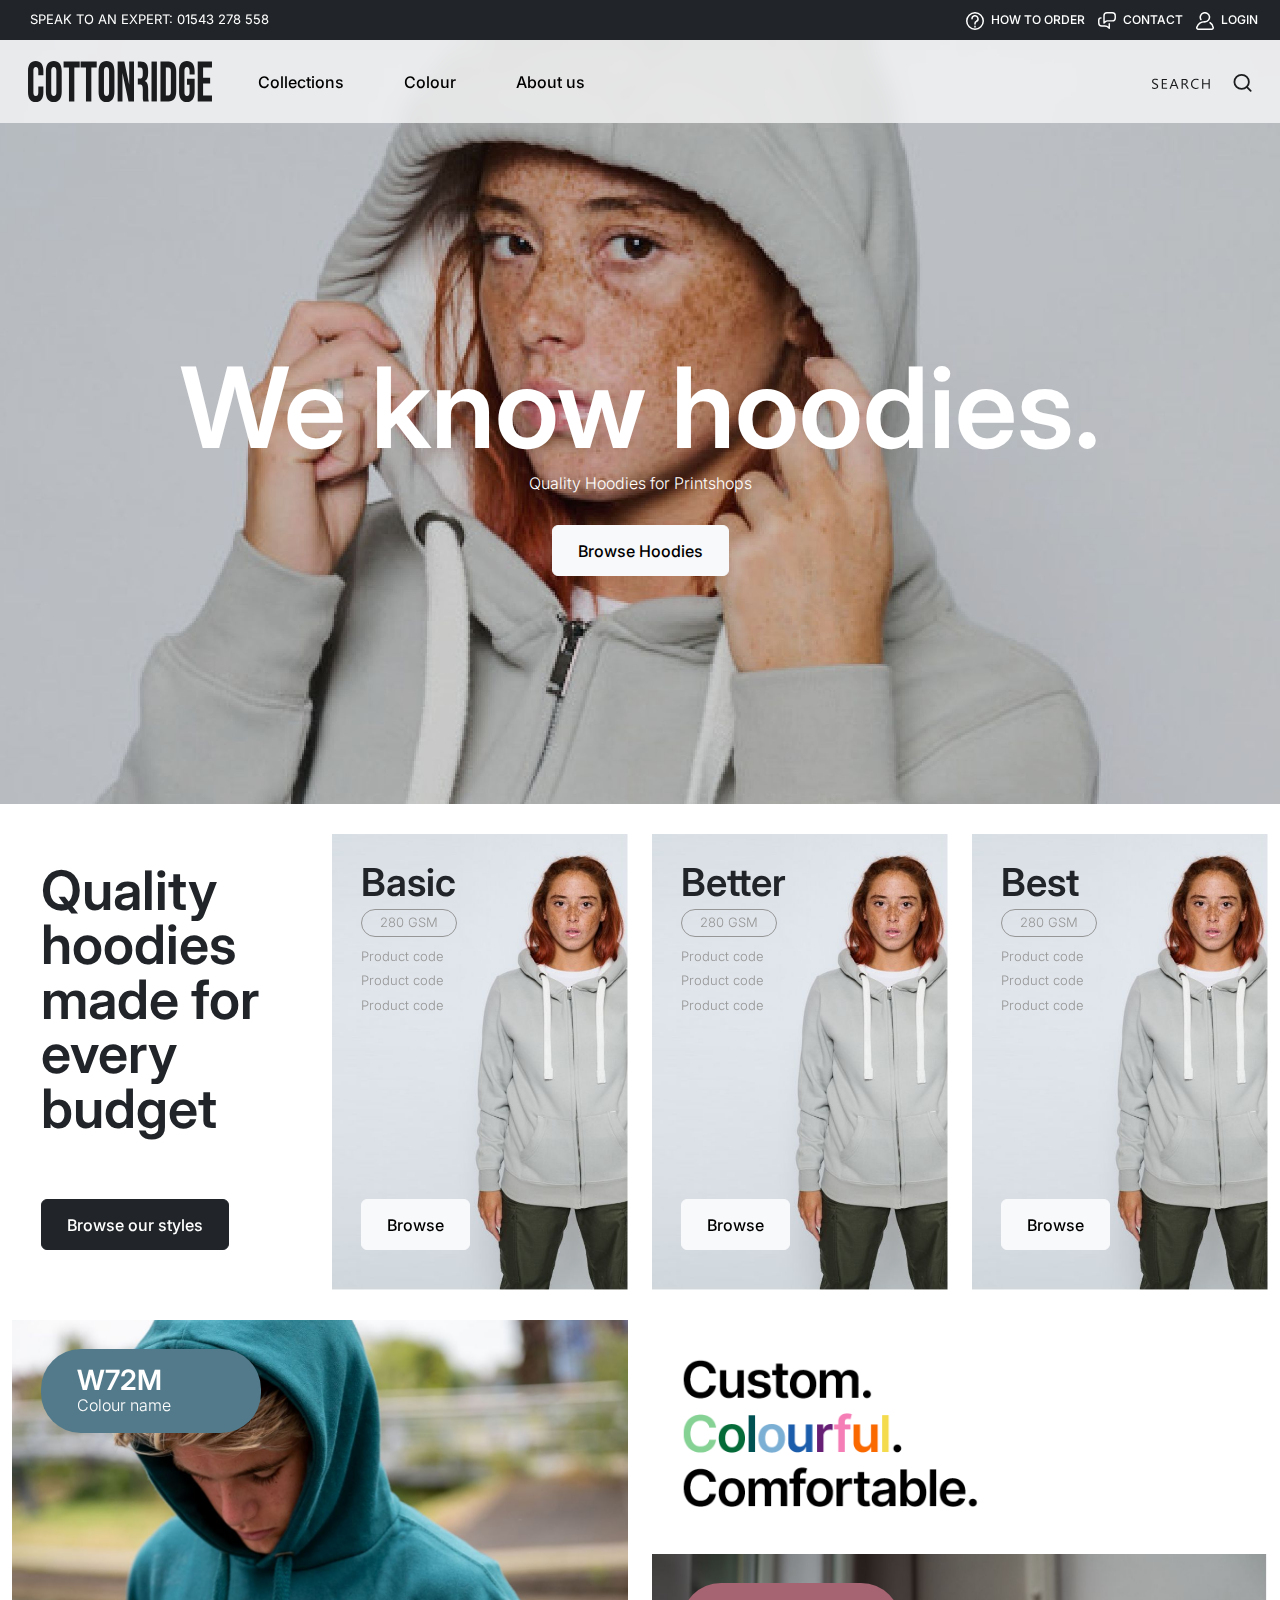
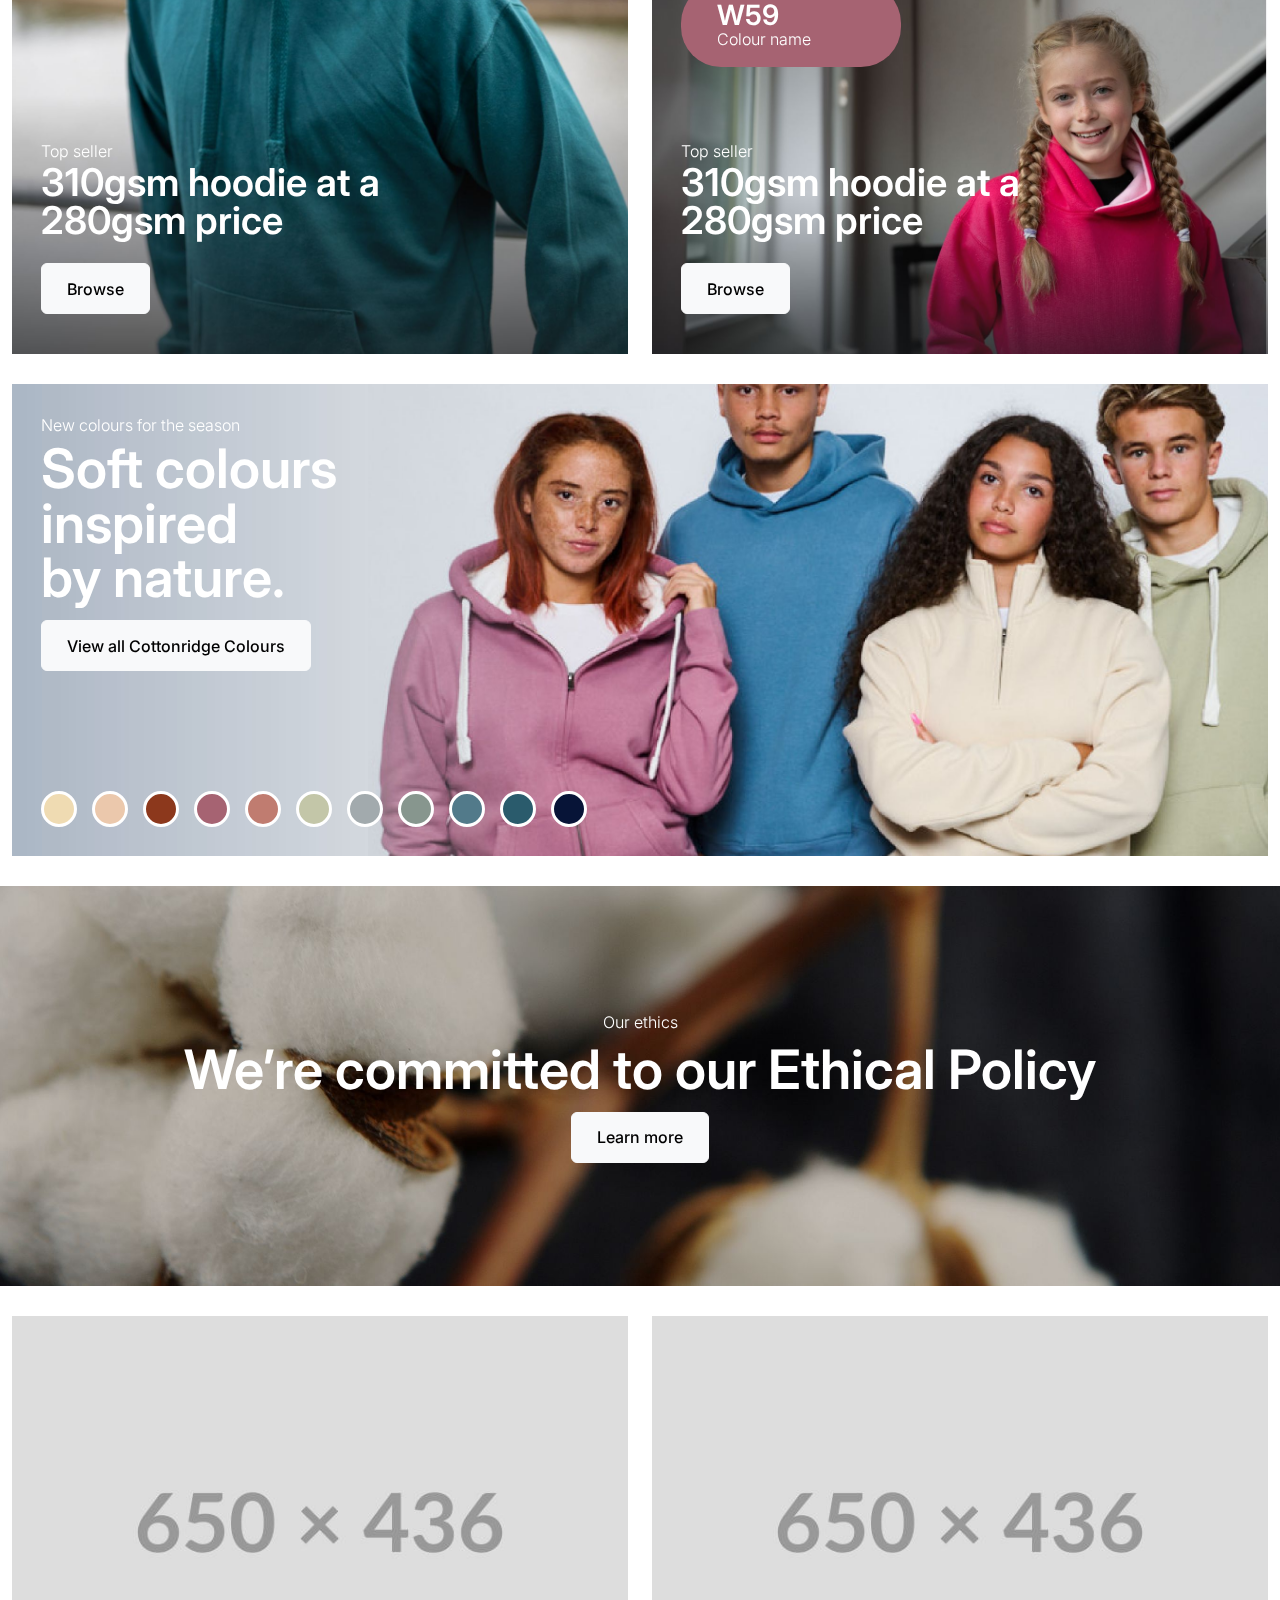
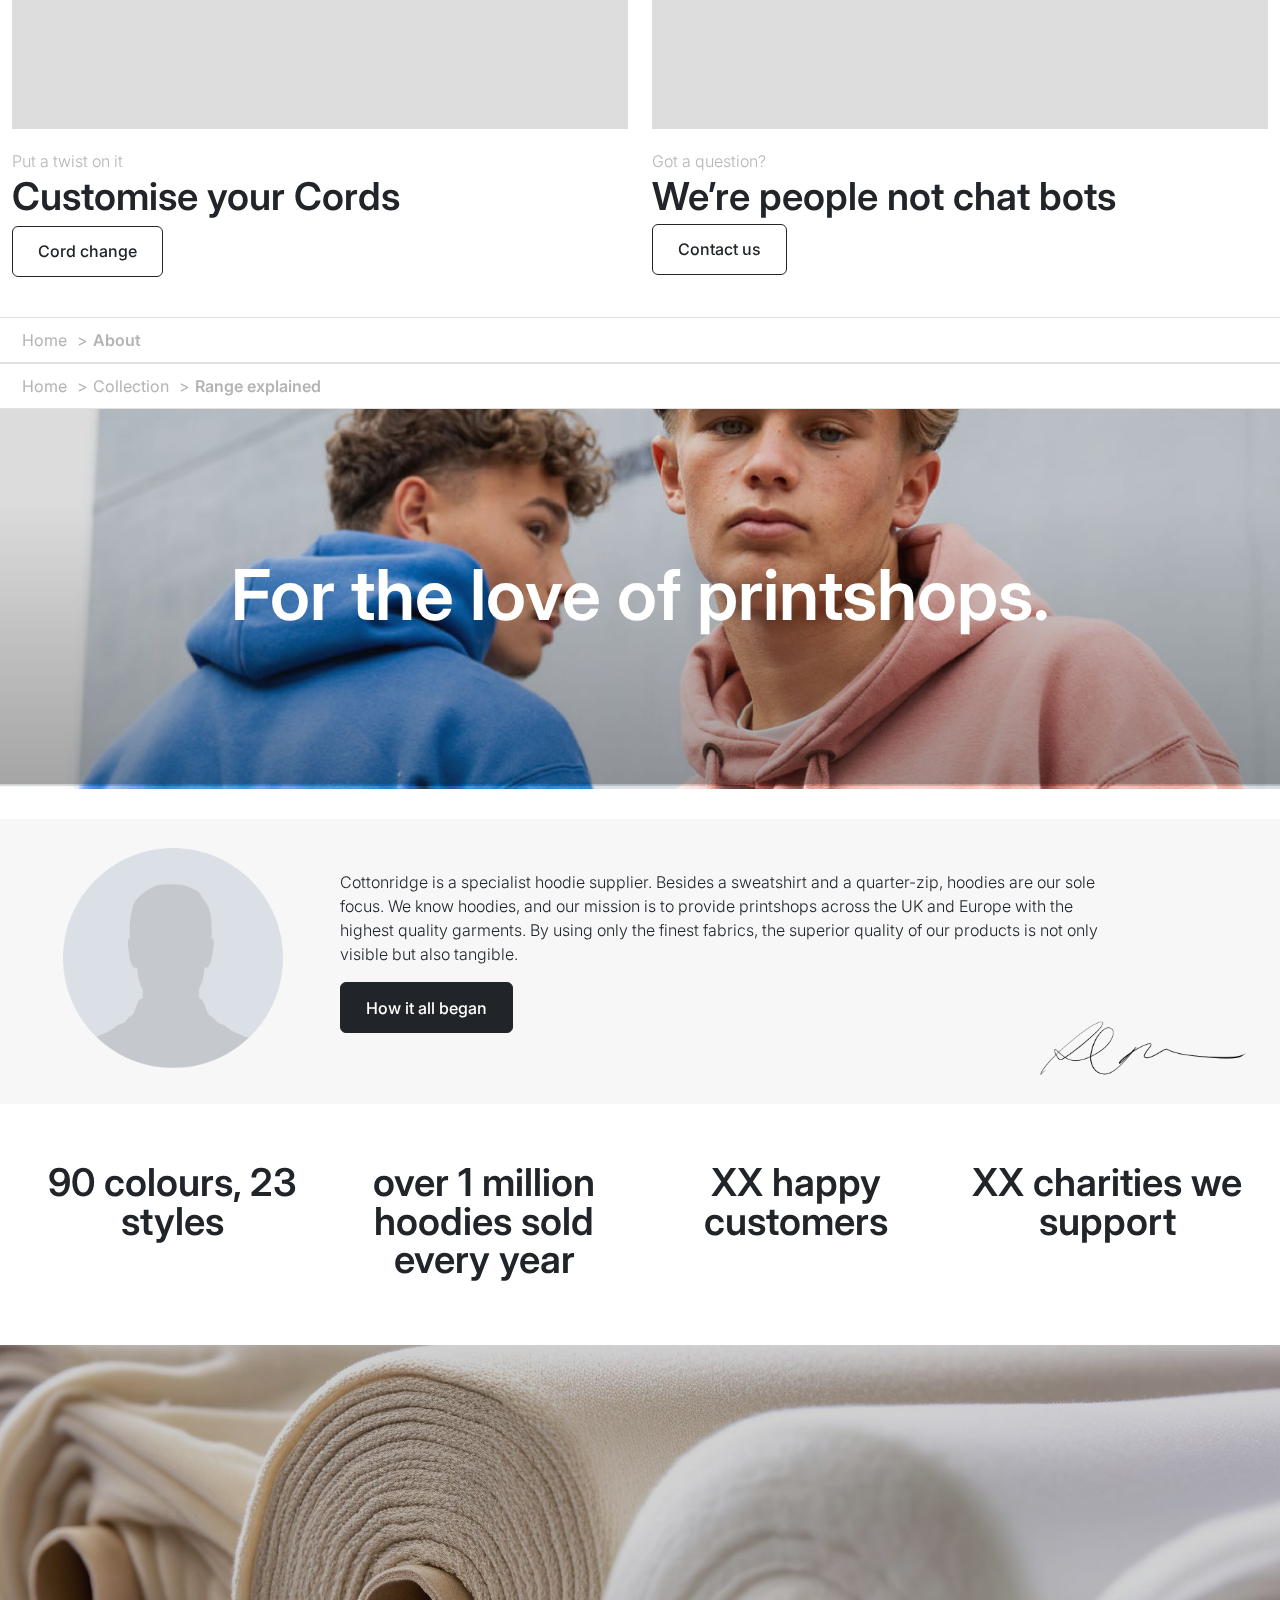
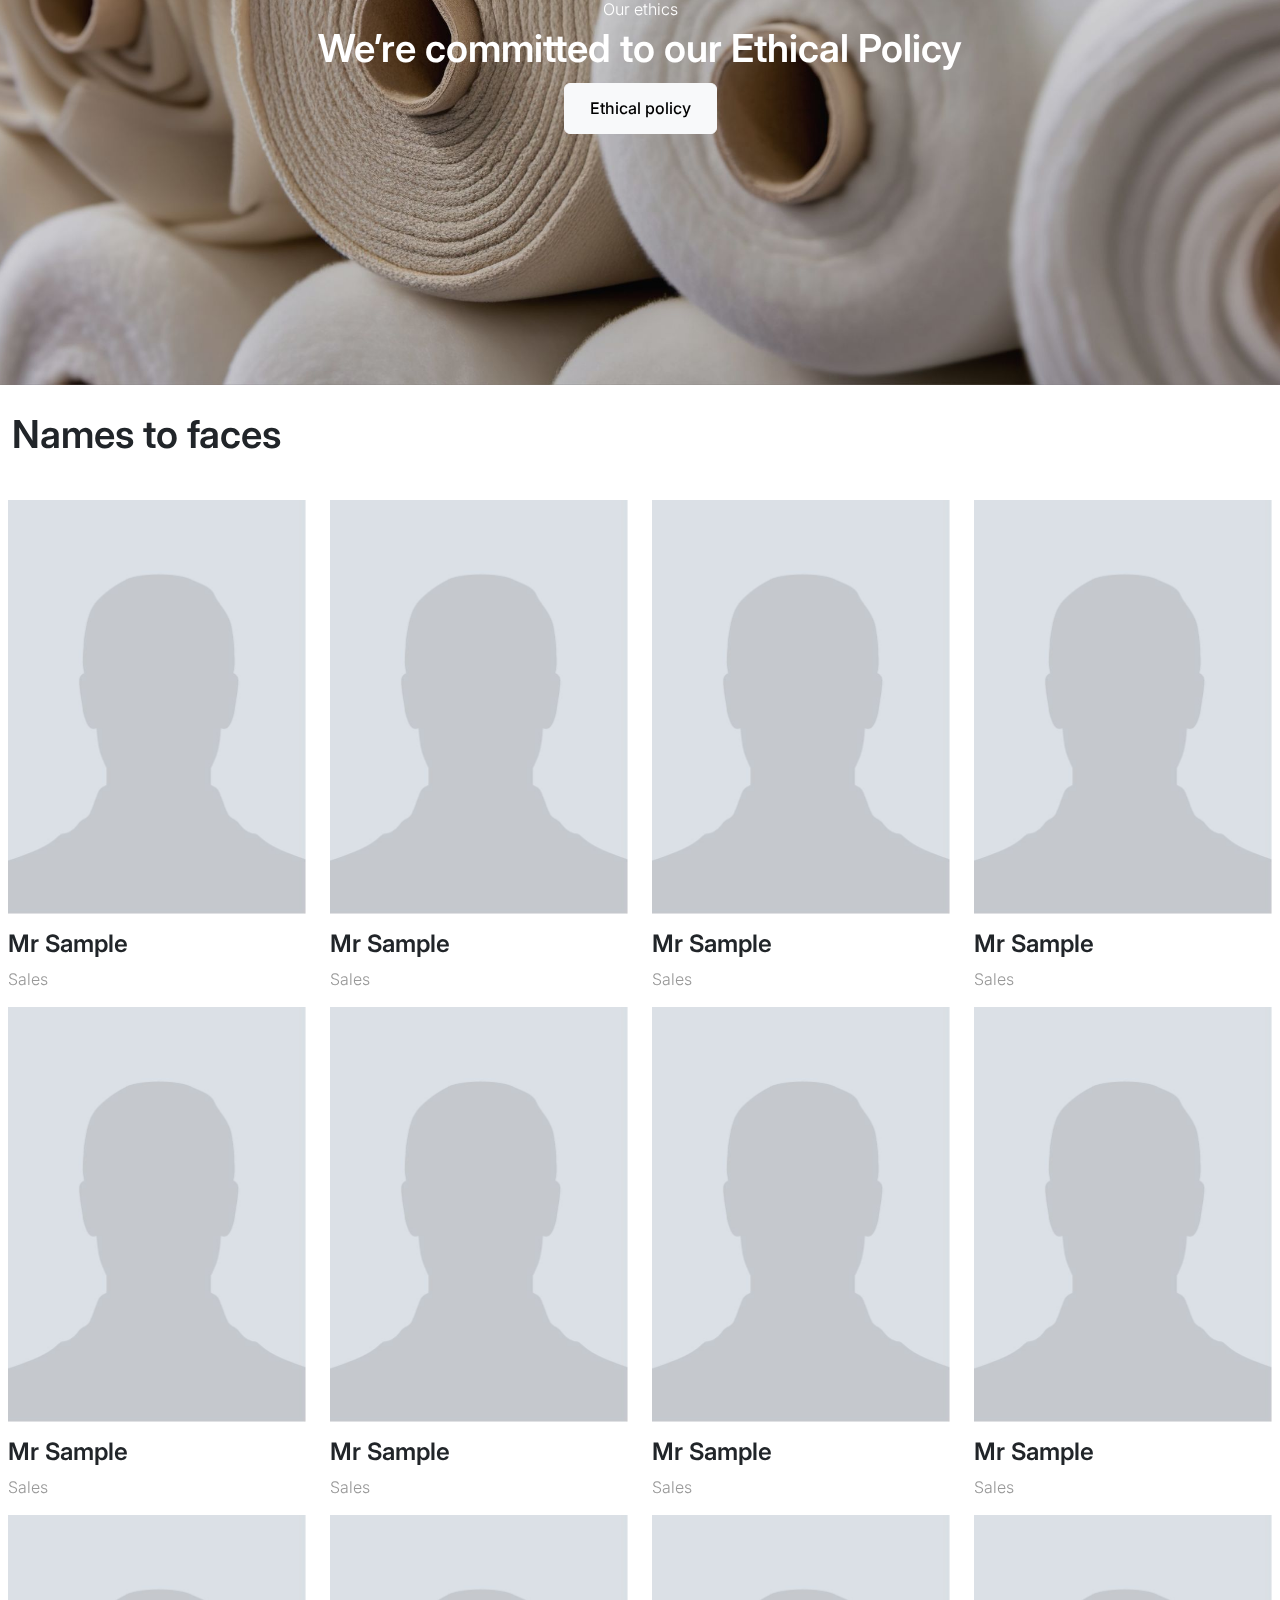
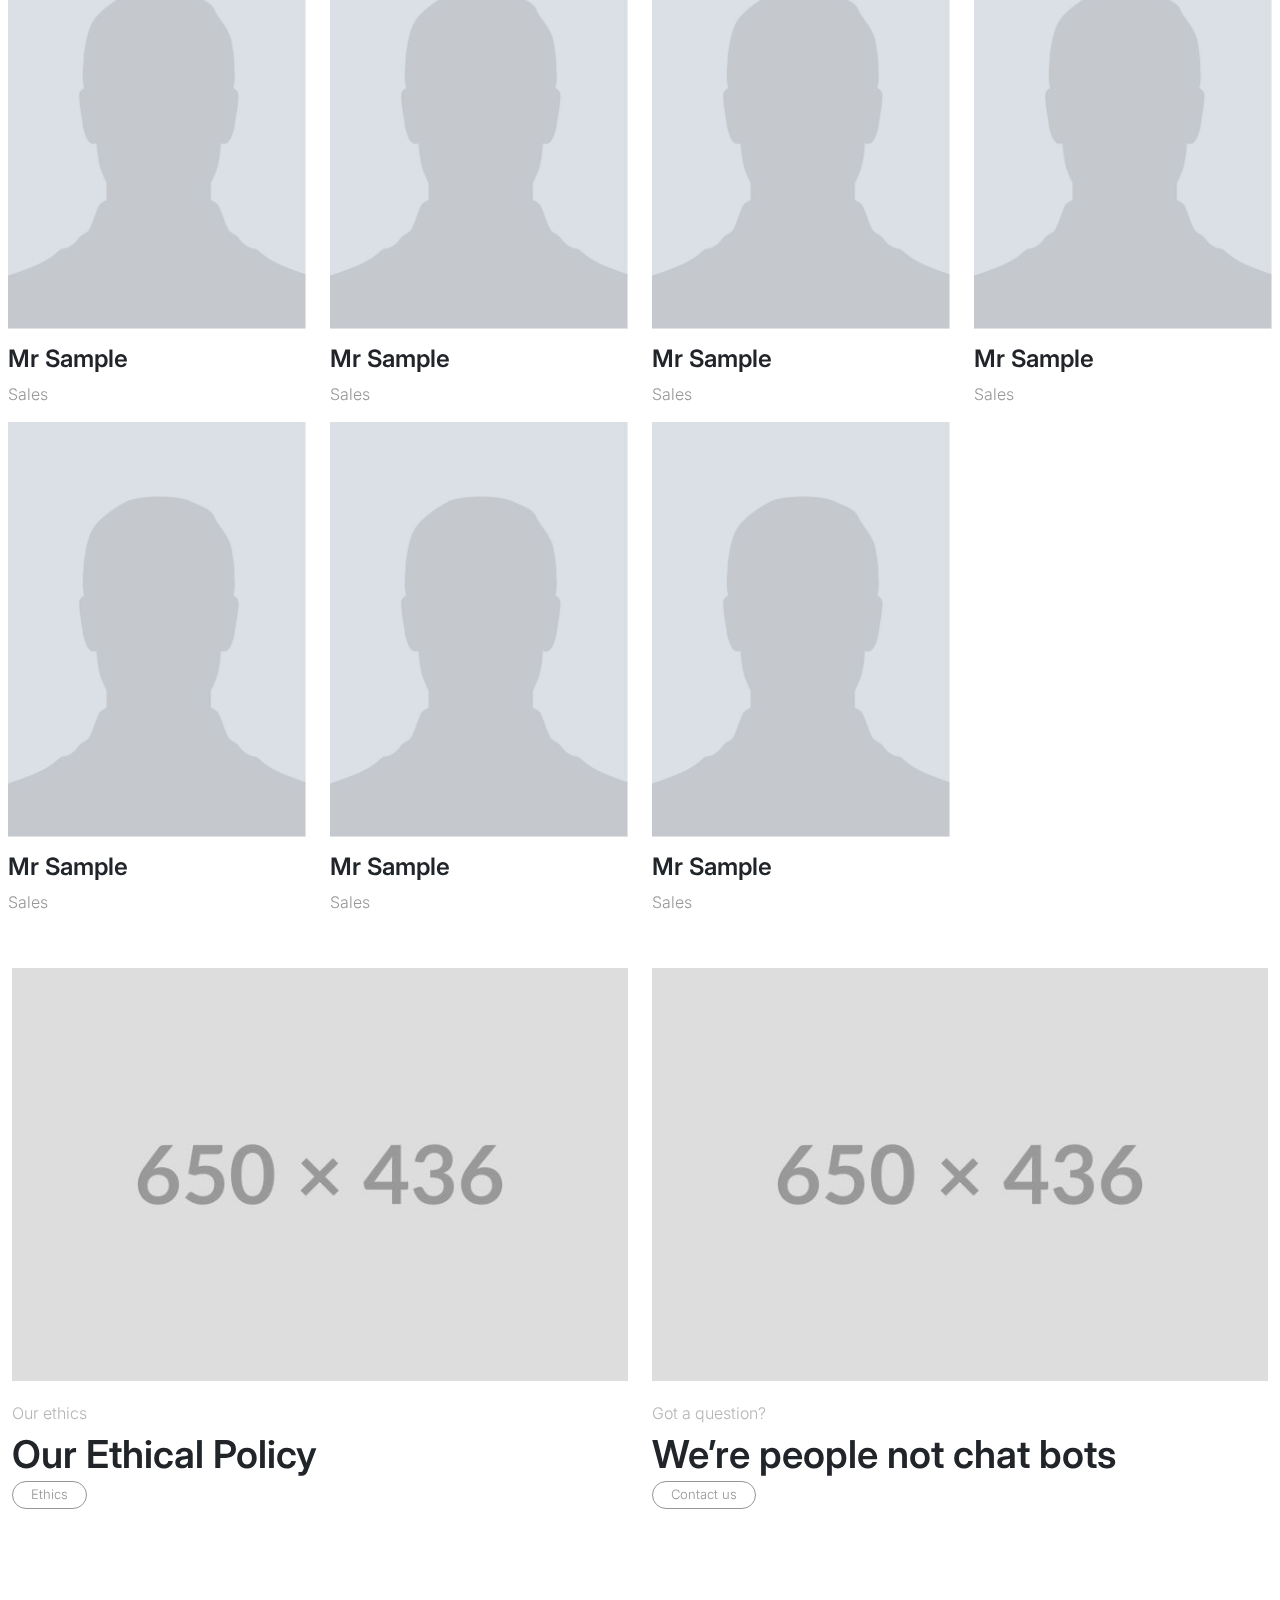
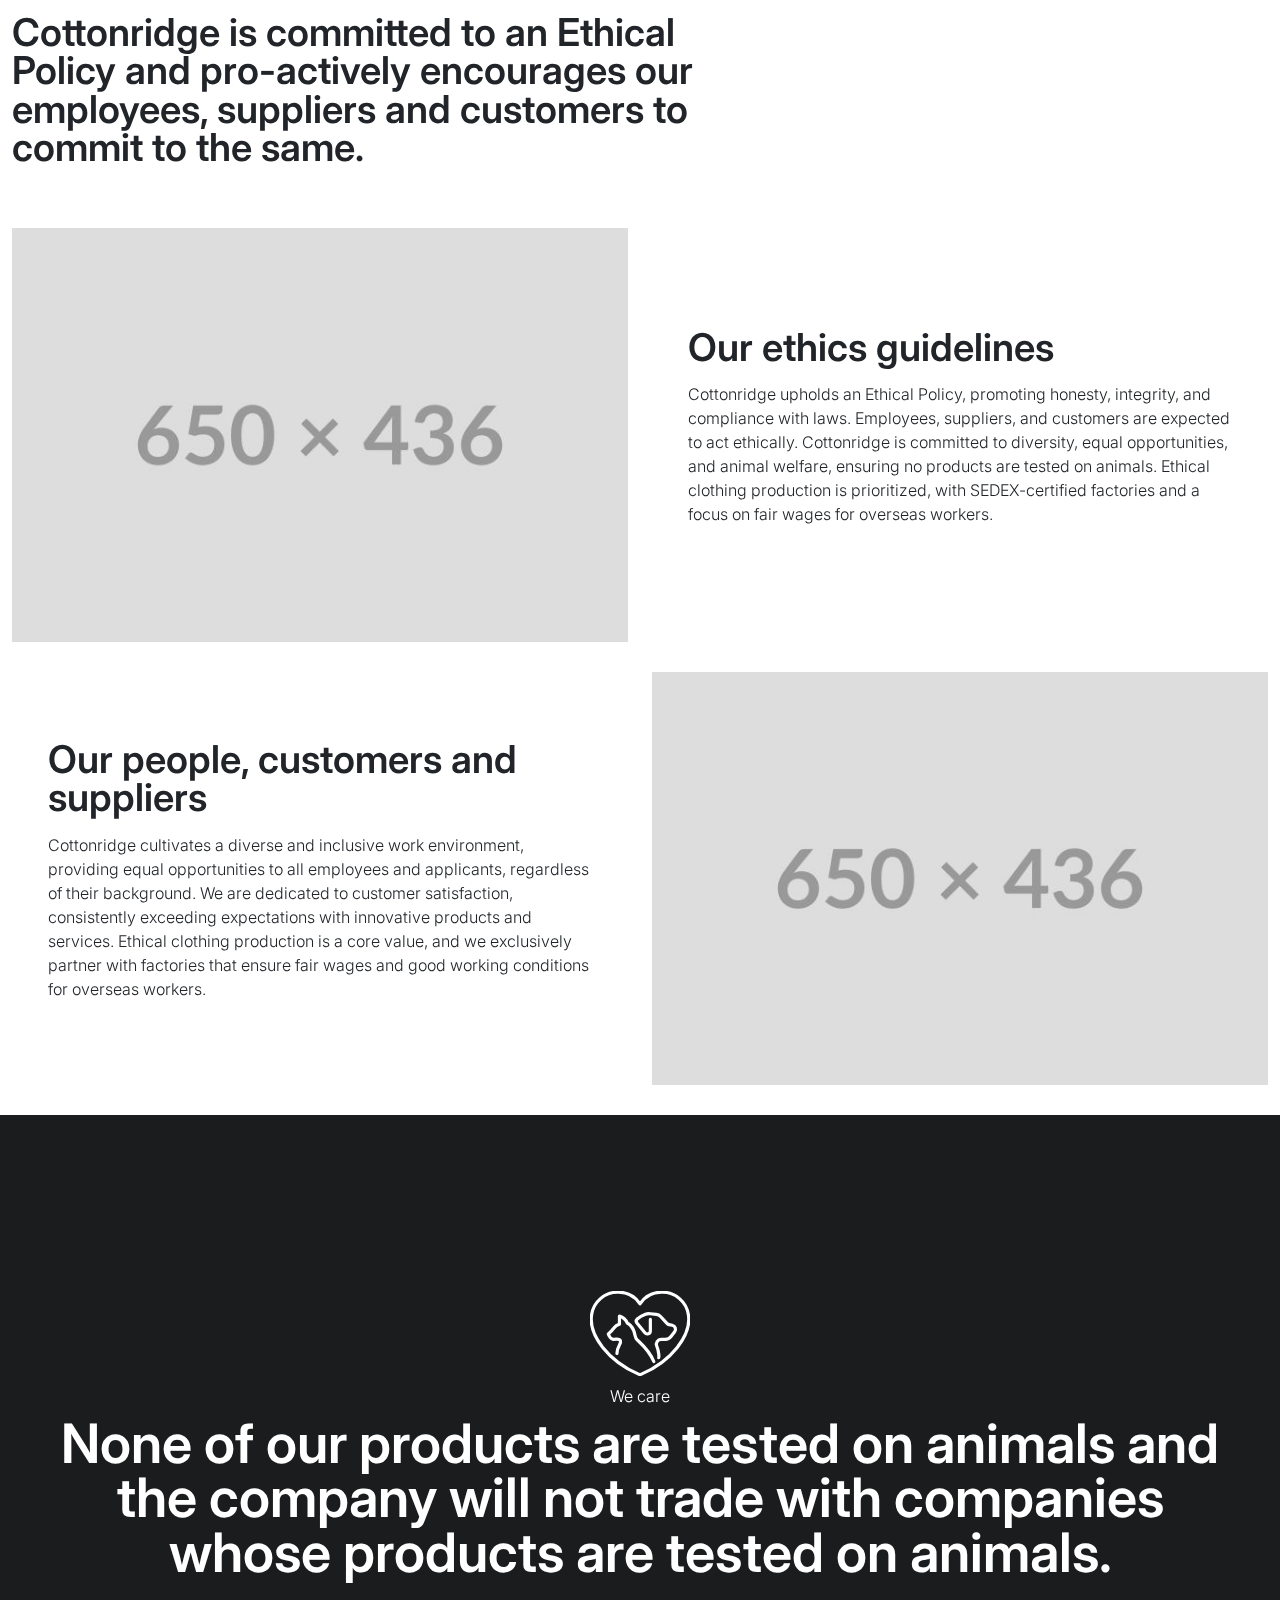
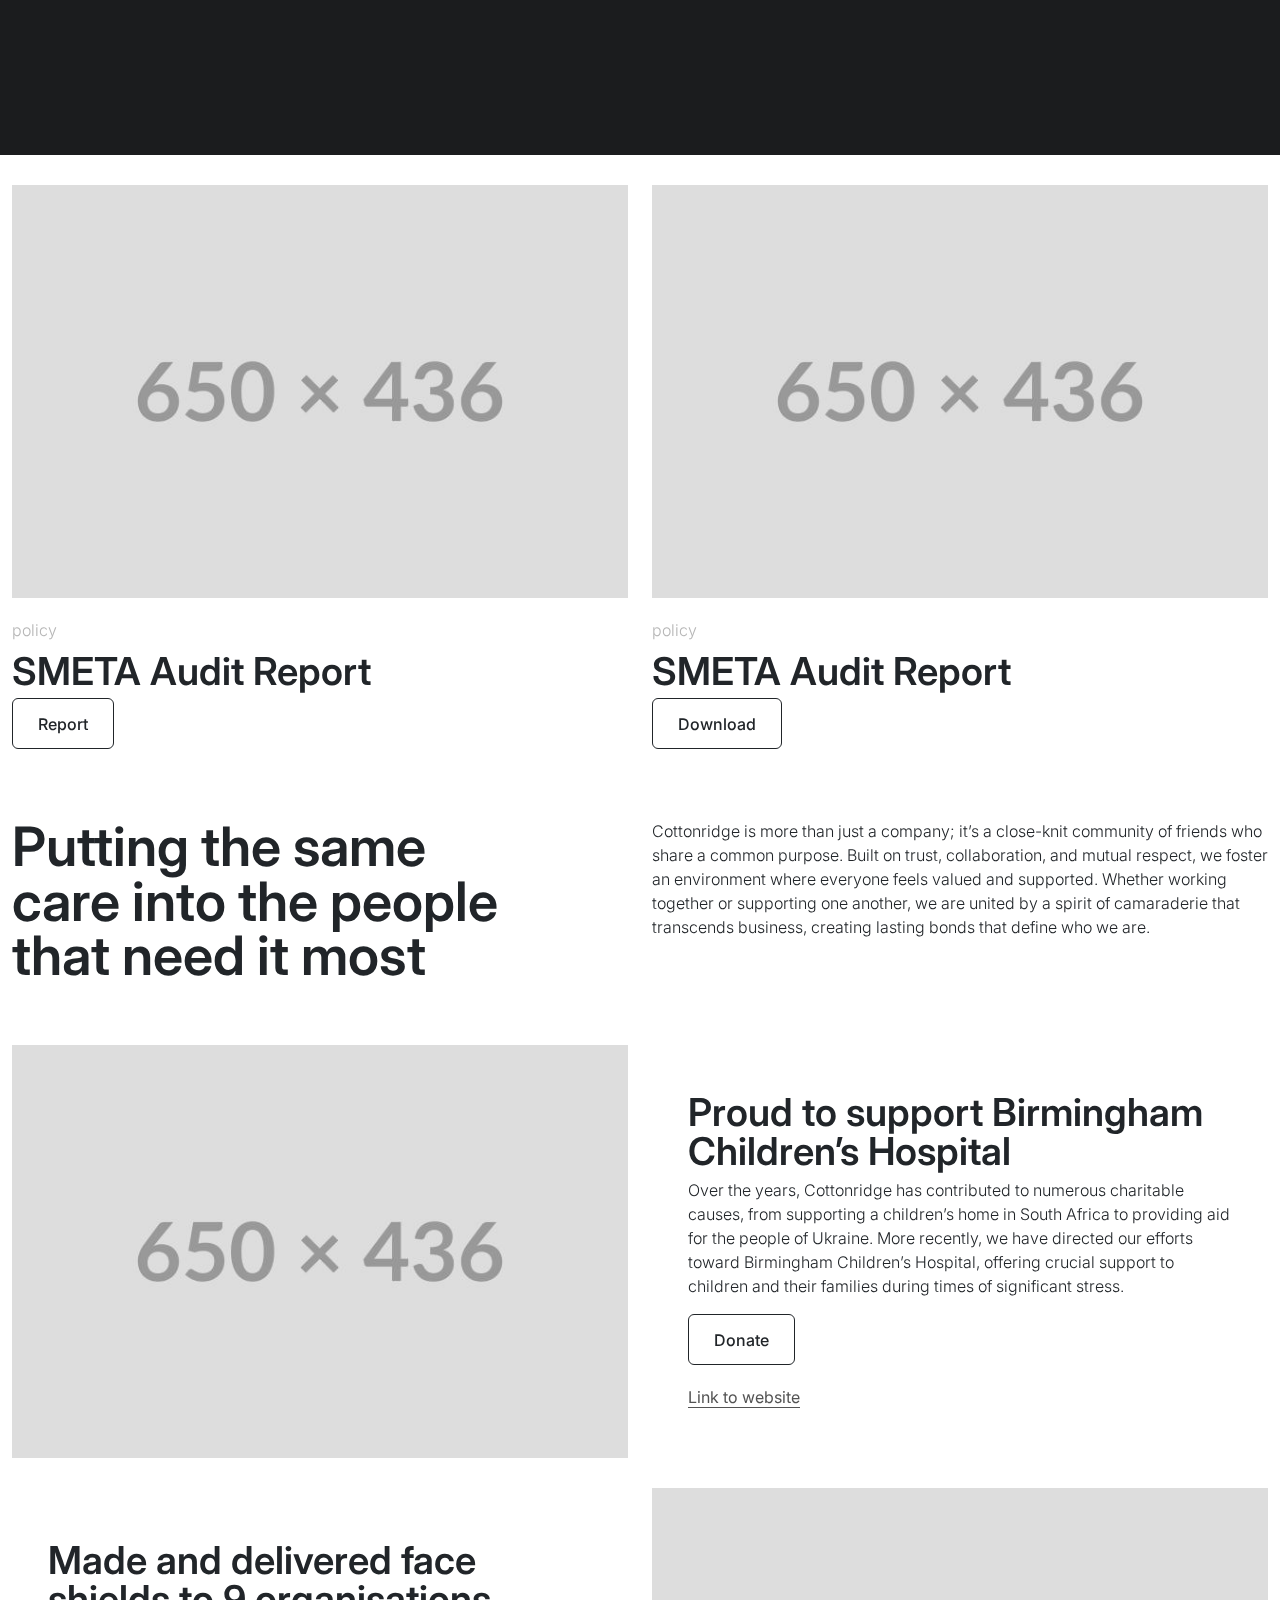
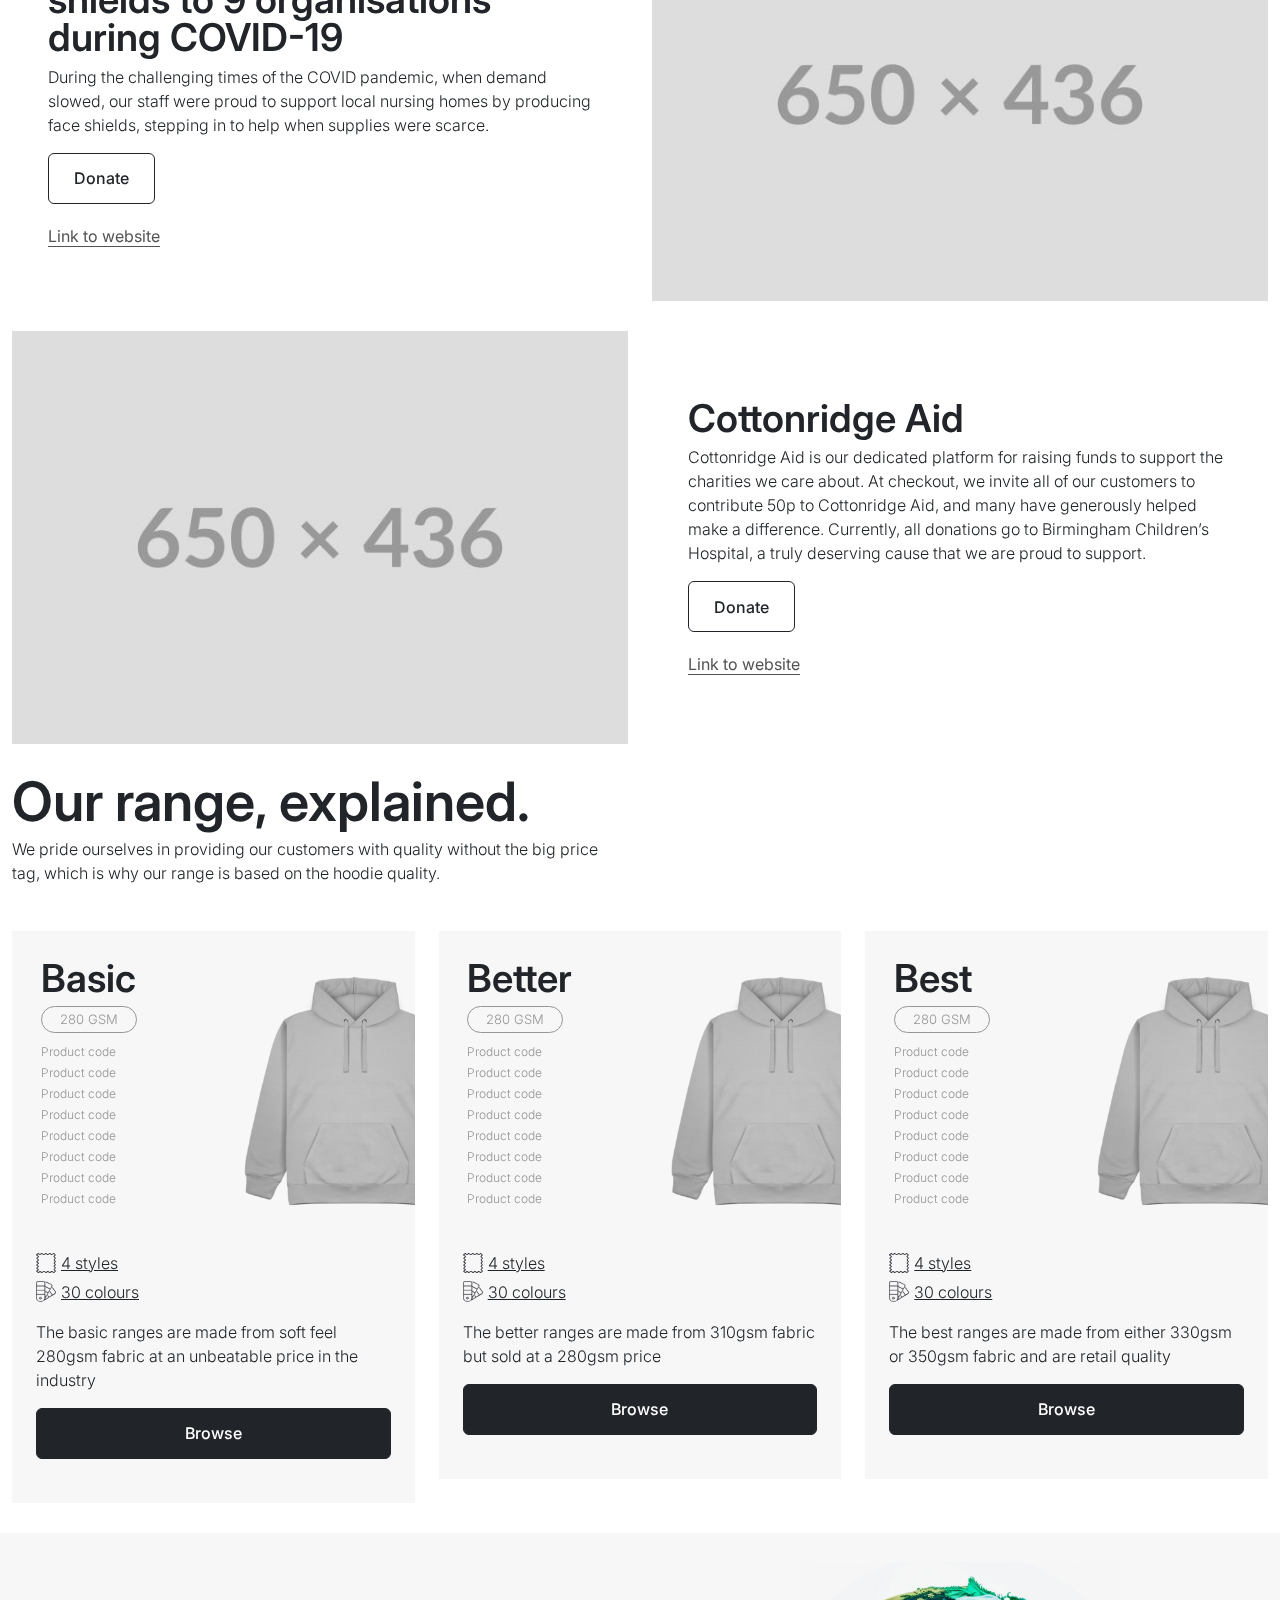
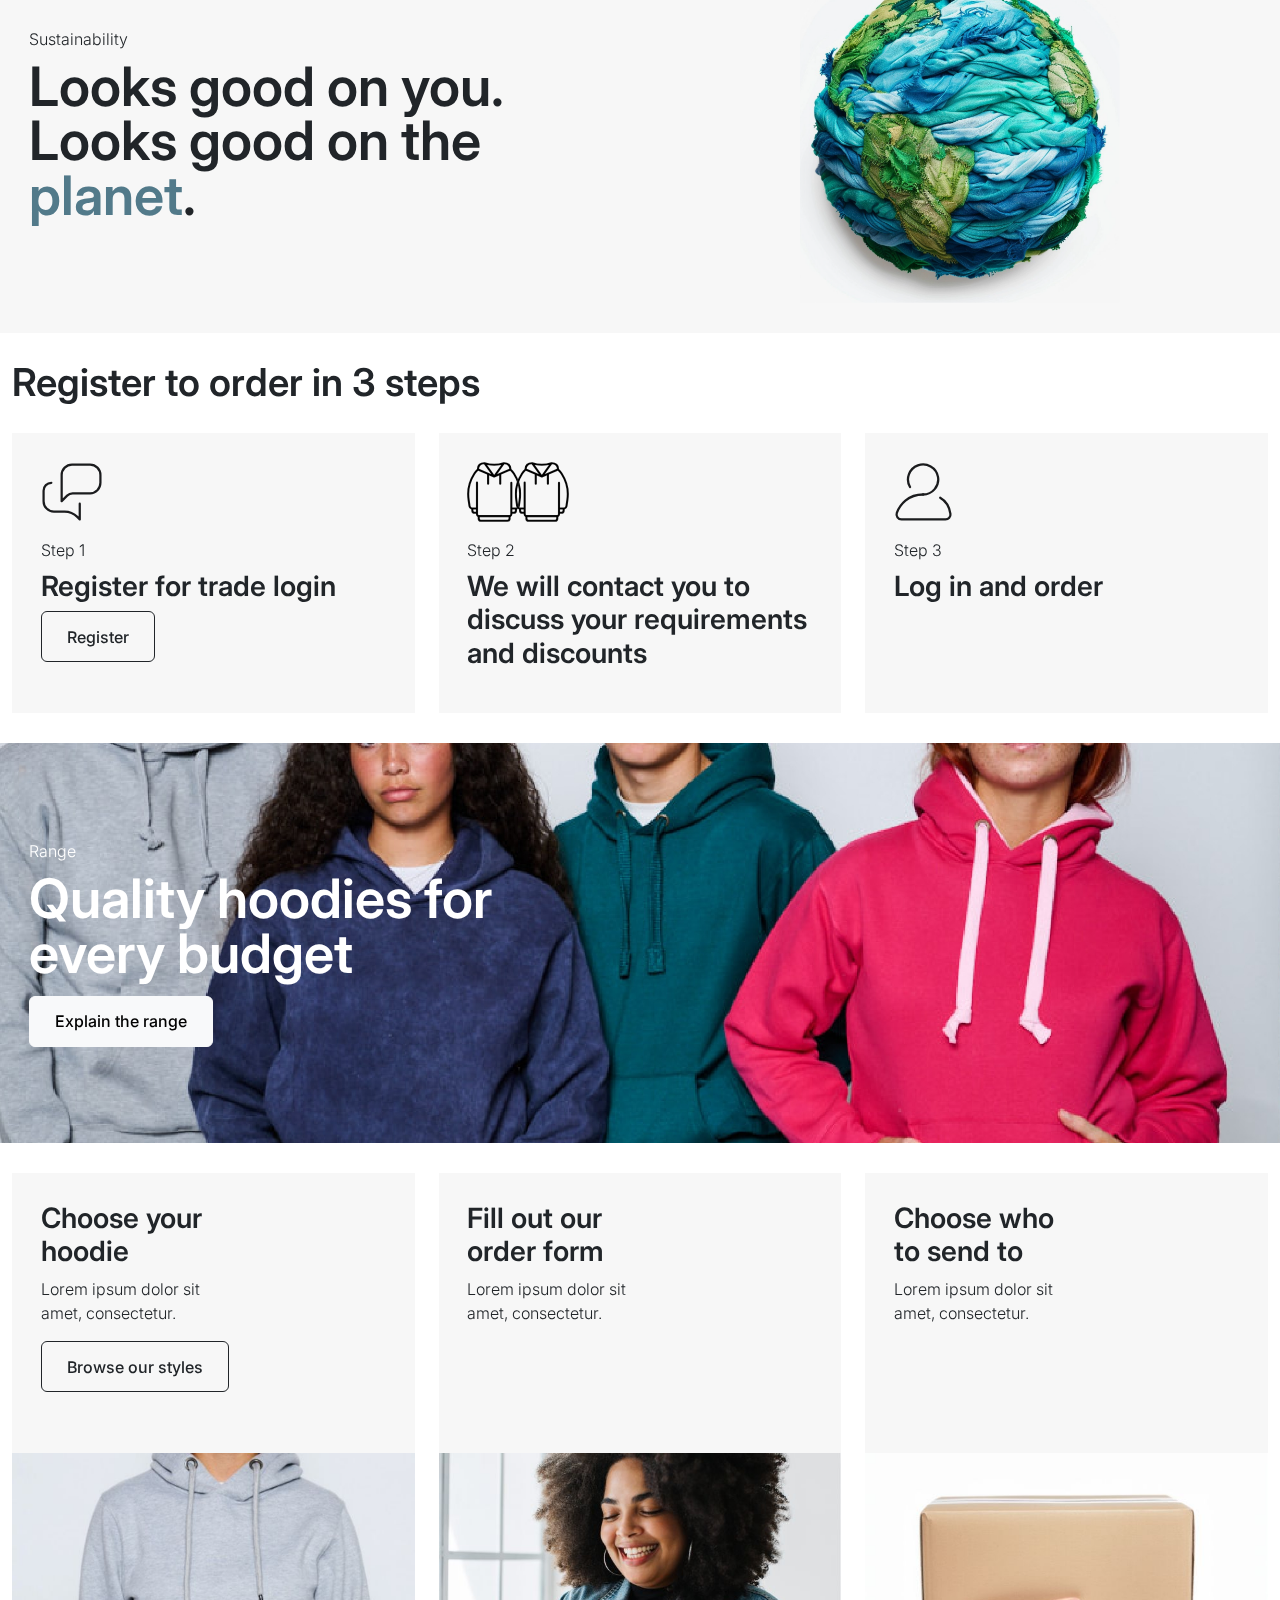
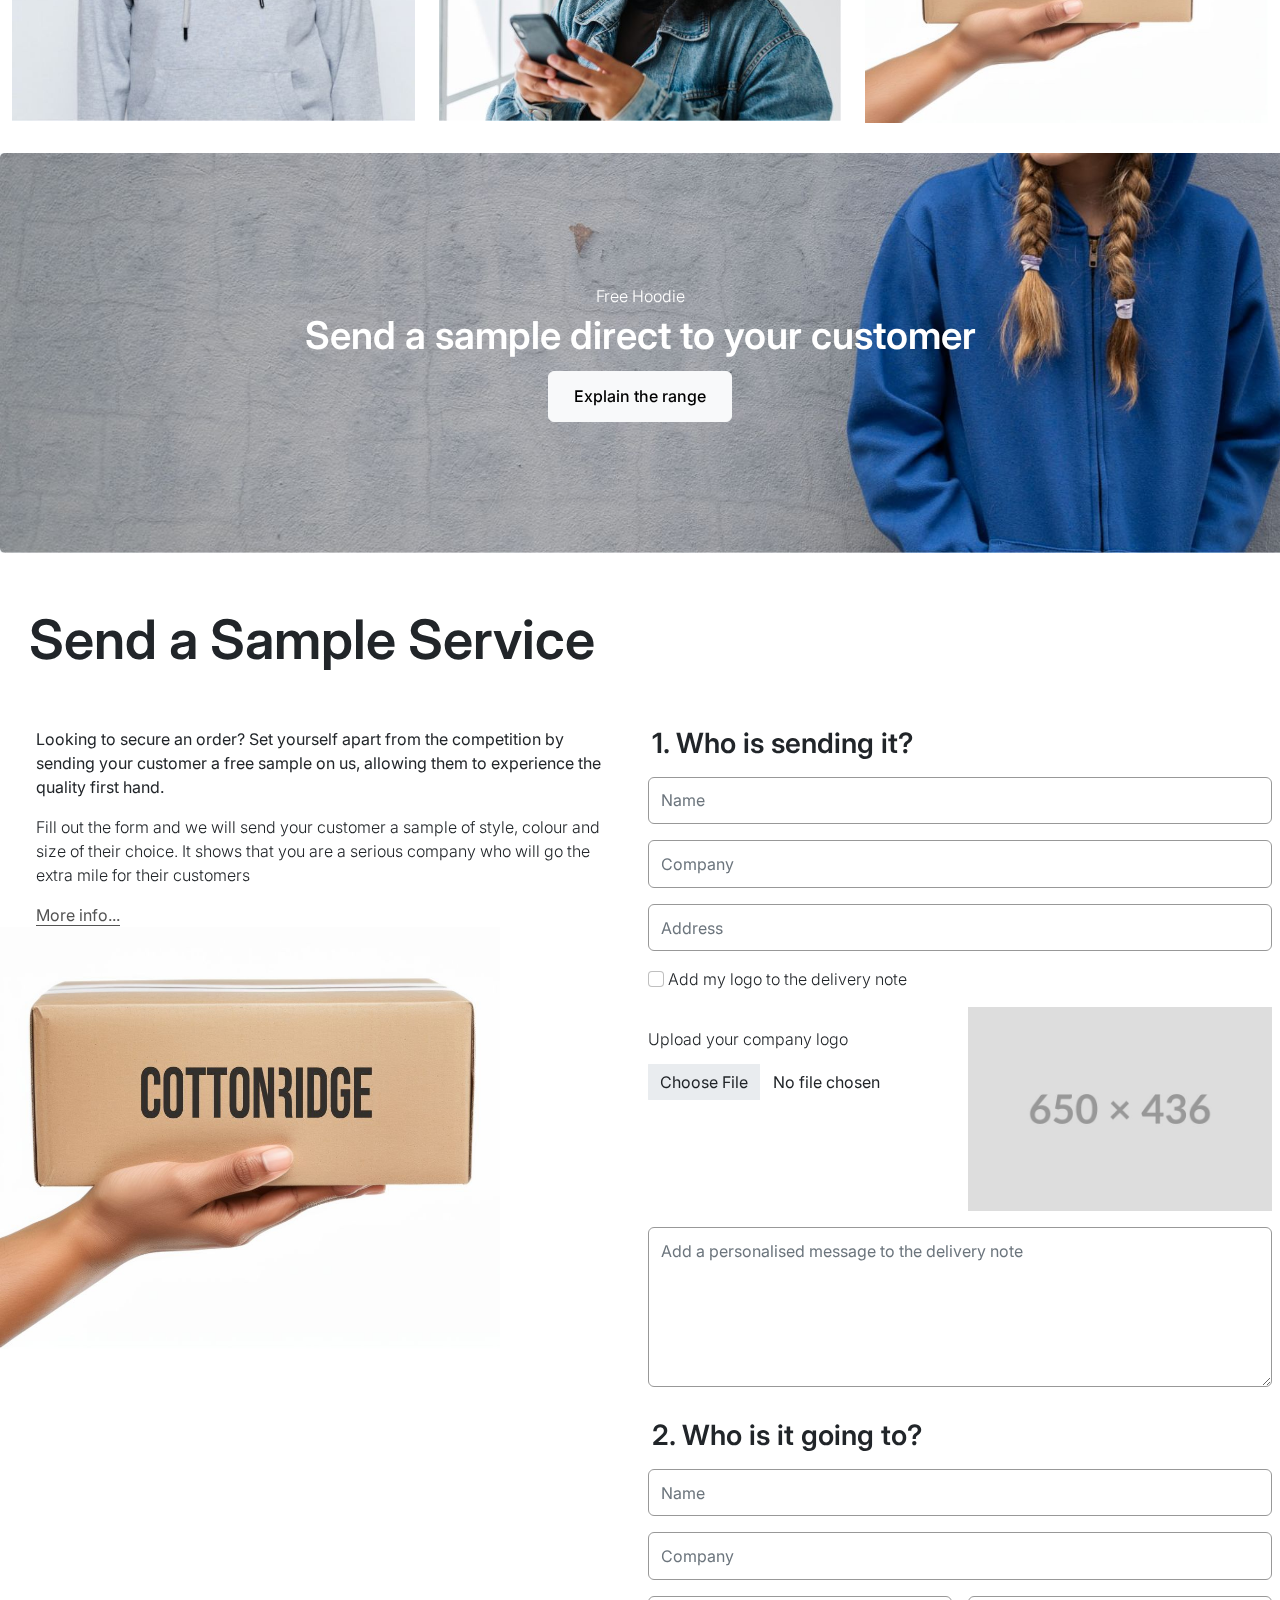
==== commit ef171dcc: "all pages split out from kitchens sink" ====
--- a/page-content-blocks-ks.html
+++ b/page-content-blocks-ks.html
@@ -391,91 +391,91 @@
   <div class="container block-content container-team p-2">
       <div class="row">
 
-        <div class="col-sm-12 col-md-4 col-lg-3">
+        <div class="col-6 col-md-4 col-lg-3">
           <img class="width-100 mb-3" src="assets/images/profile-dummy.jpg"/>
           <h4>Mr Sample</h4>
           <p class="gray">Sales</p>
         </div>
 
-        <div class="col-sm-12 col-md-4 col-lg-3">
+        <div class="col-6 col-md-4 col-lg-3">
           <img class="width-100 mb-3" src="assets/images/profile-dummy.jpg"/>
           <h4>Mr Sample</h4>
           <p class="gray">Sales</p>
         </div>
 
-        <div class="col-sm-12 col-md-4 col-lg-3">
+        <div class="col-6 col-md-4 col-lg-3">
           <img class="width-100 mb-3" src="assets/images/profile-dummy.jpg"/>
           <h4>Mr Sample</h4>
           <p class="gray">Sales</p>
         </div>
 
-        <div class="col-sm-12 col-md-4 col-lg-3">
+        <div class="col-6 col-md-4 col-lg-3">
           <img class="width-100 mb-3" src="assets/images/profile-dummy.jpg"/>
           <h4>Mr Sample</h4>
           <p class="gray">Sales</p>
         </div>
 
-        <div class="col-sm-12 col-md-4 col-lg-3">
+        <div class="col-6 col-md-4 col-lg-3">
           <img class="width-100 mb-3" src="assets/images/profile-dummy.jpg"/>
           <h4>Mr Sample</h4>
           <p class="gray">Sales</p>
         </div>
 
-        <div class="col-sm-12 col-md-4 col-lg-3">
+        <div class="col-6 col-md-4 col-lg-3">
           <img class="width-100 mb-3" src="assets/images/profile-dummy.jpg"/>
           <h4>Mr Sample</h4>
           <p class="gray">Sales</p>
         </div>
 
-        <div class="col-sm-12 col-md-4 col-lg-3">
+        <div class="col-6 col-md-4 col-lg-3">
           <img class="width-100 mb-3" src="assets/images/profile-dummy.jpg"/>
           <h4>Mr Sample</h4>
           <p class="gray">Sales</p>
         </div>
 
-        <div class="col-sm-12 col-md-4 col-lg-3">
+        <div class="col-6 col-md-4 col-lg-3">
           <img class="width-100 mb-3" src="assets/images/profile-dummy.jpg"/>
           <h4>Mr Sample</h4>
           <p class="gray">Sales</p>
         </div>
 
-        <div class="col-sm-12 col-md-4 col-lg-3">
+        <div class="col-6 col-md-4 col-lg-3">
           <img class="width-100 mb-3" src="assets/images/profile-dummy.jpg"/>
           <h4>Mr Sample</h4>
           <p class="gray">Sales</p>
         </div>
 
-        <div class="col-sm-12 col-md-4 col-lg-3">
+        <div class="col-6 col-md-4 col-lg-3">
           <img class="width-100 mb-3" src="assets/images/profile-dummy.jpg"/>
           <h4>Mr Sample</h4>
           <p class="gray">Sales</p>
         </div>
 
-        <div class="col-sm-12 col-md-4 col-lg-3">
+        <div class="col-6 col-md-4 col-lg-3">
           <img class="width-100 mb-3" src="assets/images/profile-dummy.jpg"/>
           <h4>Mr Sample</h4>
           <p class="gray">Sales</p>
         </div>
 
-        <div class="col-sm-12 col-md-4 col-lg-3">
+        <div class="col-6 col-md-4 col-lg-3">
           <img class="width-100 mb-3" src="assets/images/profile-dummy.jpg"/>
           <h4>Mr Sample</h4>
           <p class="gray">Sales</p>
         </div>
 
-        <div class="col-sm-12 col-md-4 col-lg-3">
+        <div class="col-6 col-md-4 col-lg-3">
           <img class="width-100 mb-3" src="assets/images/profile-dummy.jpg"/>
           <h4>Mr Sample</h4>
           <p class="gray">Sales</p>
         </div>
 
-        <div class="col-sm-12 col-md-4 col-lg-3">
+        <div class="col-6 col-md-4 col-lg-3">
           <img class="width-100 mb-3" src="assets/images/profile-dummy.jpg"/>
           <h4>Mr Sample</h4>
           <p class="gray">Sales</p>
         </div>
 
-        <div class="col-sm-12 col-md-4 col-lg-3">
+        <div class="col-6 col-md-4 col-lg-3">
           <img class="width-100 mb-3" src="assets/images/profile-dummy.jpg"/>
           <h4>Mr Sample</h4>
           <p class="gray">Sales</p>
@@ -516,7 +516,6 @@
       <div class="col-sm-12">
           <h2 class="max-width-720px">Cottonridge is committed to an Ethical Policy and pro-actively encourages our employees, suppliers and customers to commit
 to the same.</h2>
-
       </div>
     </div>
   </div>
@@ -779,6 +778,8 @@
 
   </div>
 </div>
+
+
 
 <div class="container container-align mt-30px">
   <div class="row light-content bg12 bg-cover bg-nr bg-center-center min-height-400px d-flex flex-row text-start  align-items-center">
--- a/assets/styles.css
+++ b/assets/styles.css
@@ -99,7 +99,7 @@
 }
 @media (min-width: 1200px) {
   .h2, h2 {
-    font-size: 2.2rem;
+    font-size: 2.4rem;
   }
 }
 .container {
@@ -121,13 +121,17 @@
 }
 
 /*custom helpers*/
+.mauto {
+  margin: 0 auto;
+}
+
 .light-content h1, .light-content h2, .light-content h3, .light-content h4, .light-content h5, .light-content p, .light-content li {
   color: #fff;
 }
 
 @media (min-width: 768px) {
   .medium-header-md {
-    font-size: 76px;
+    font-size: 70px;
   }
 }
 
